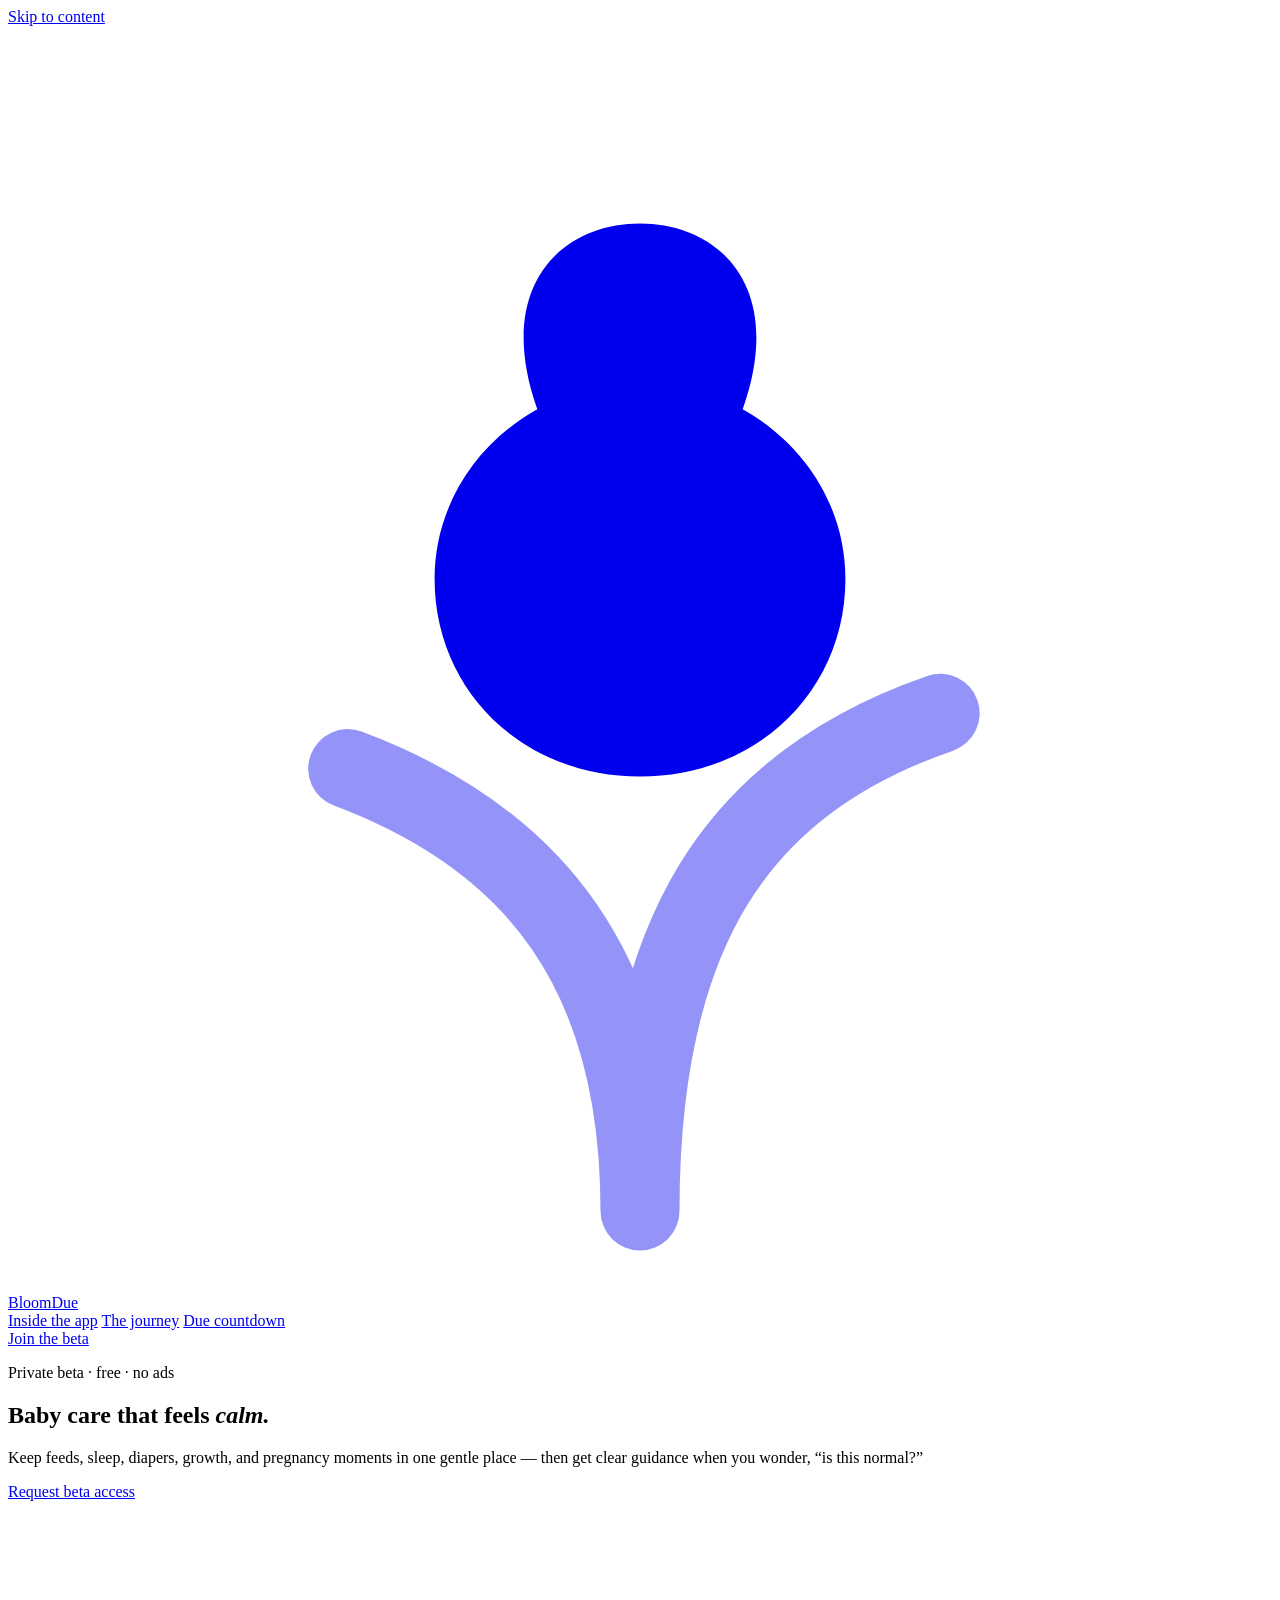
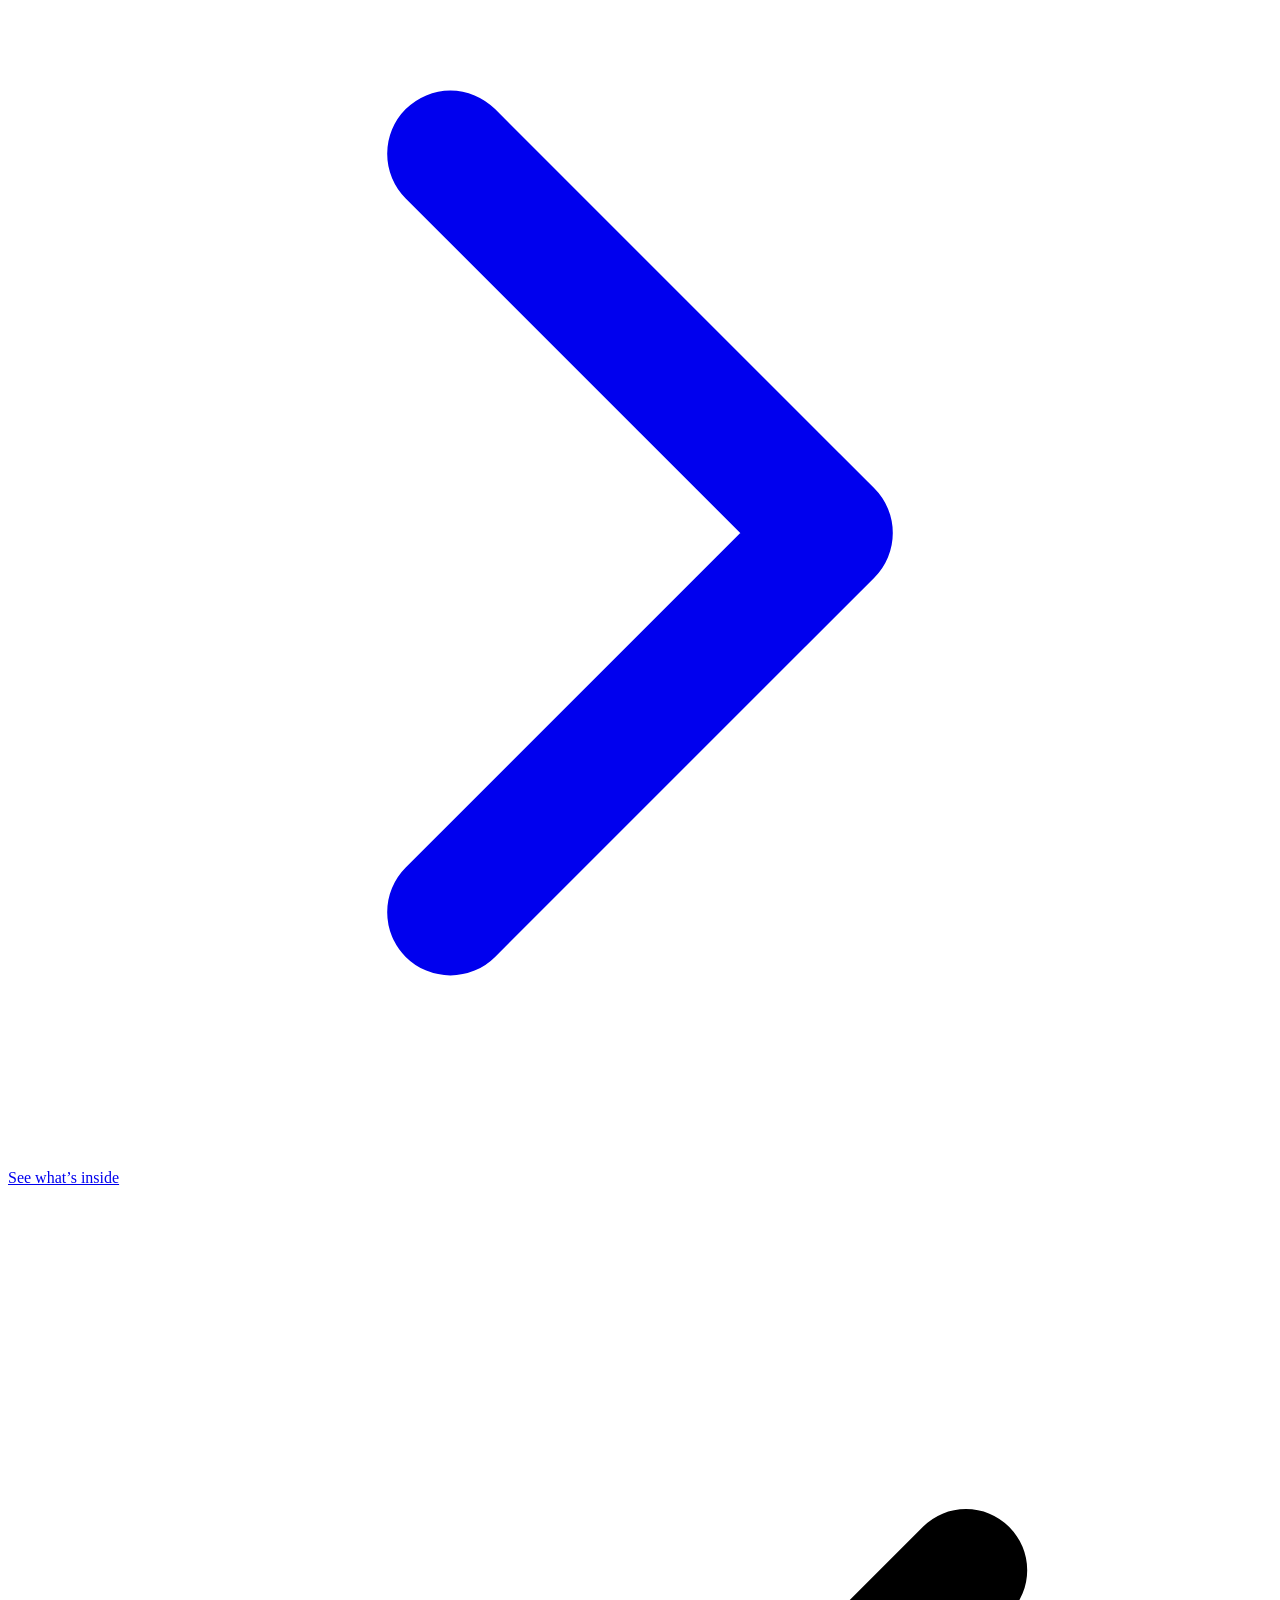
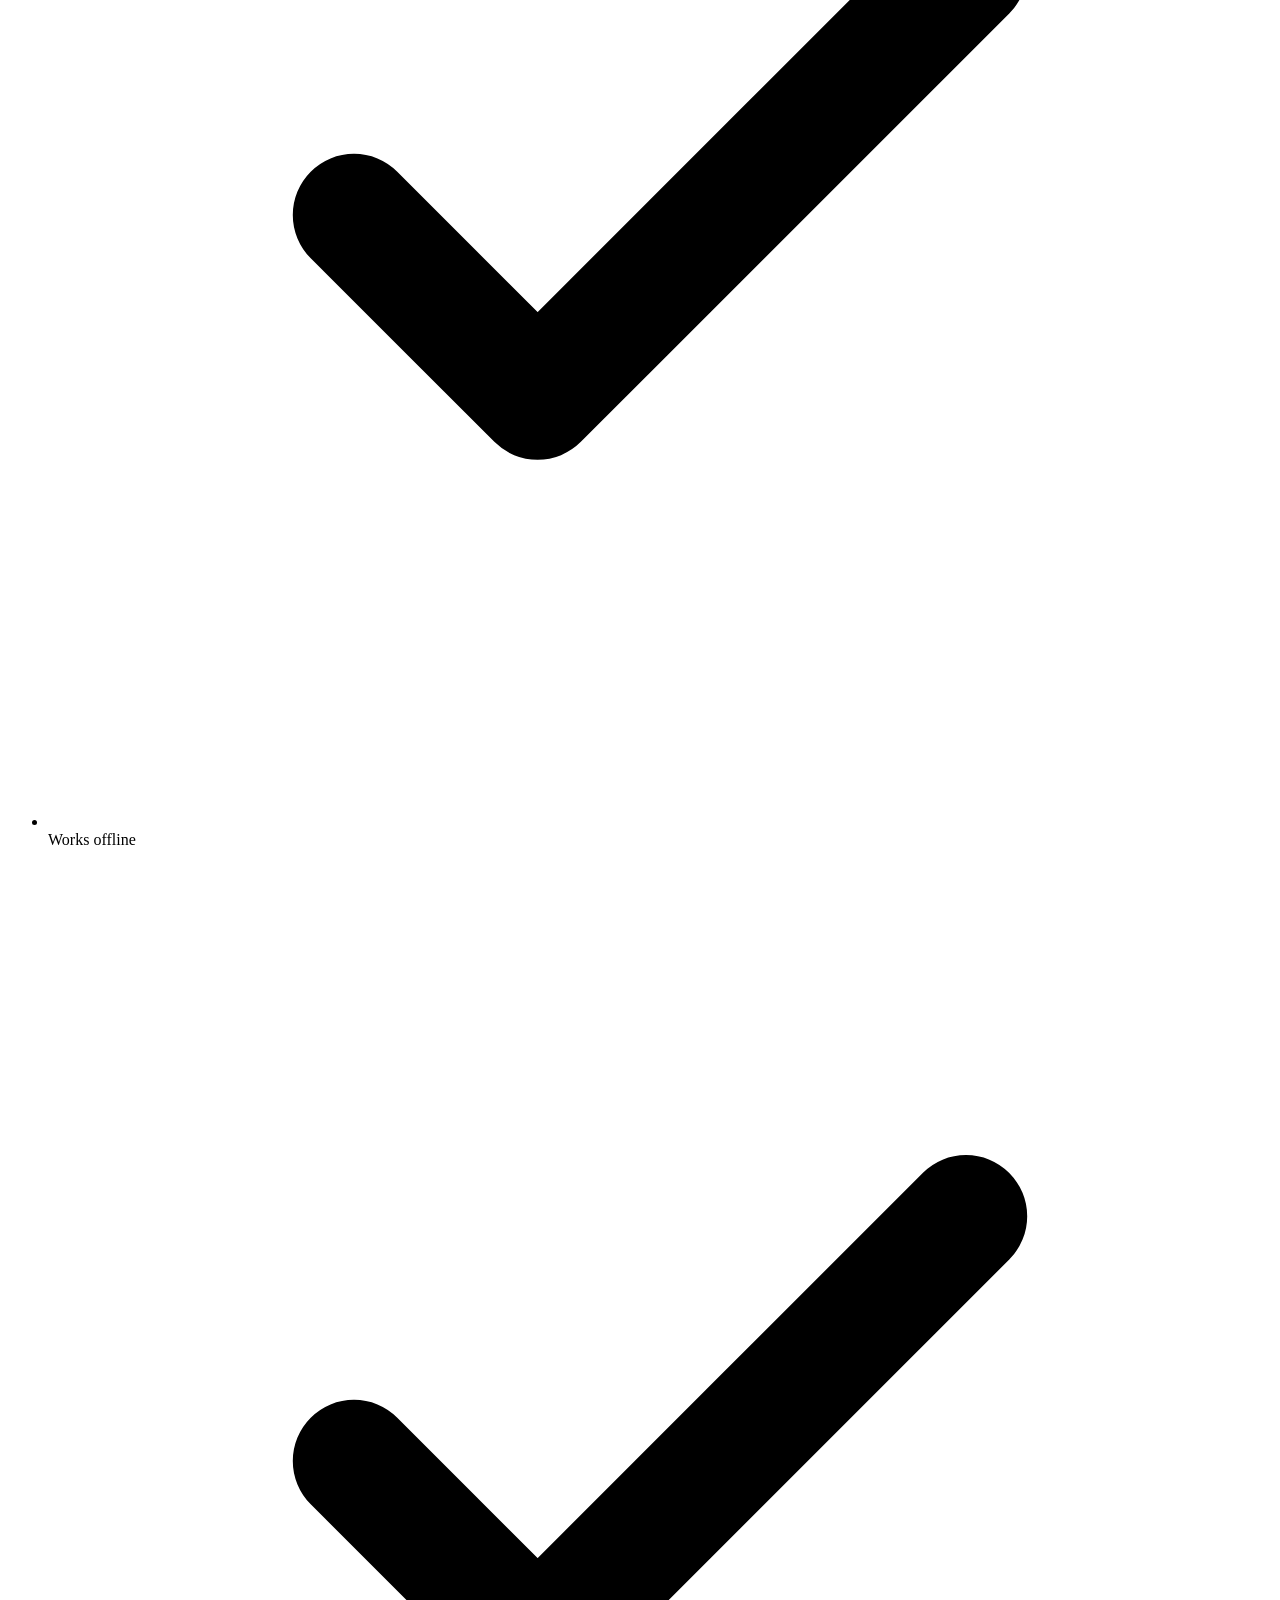
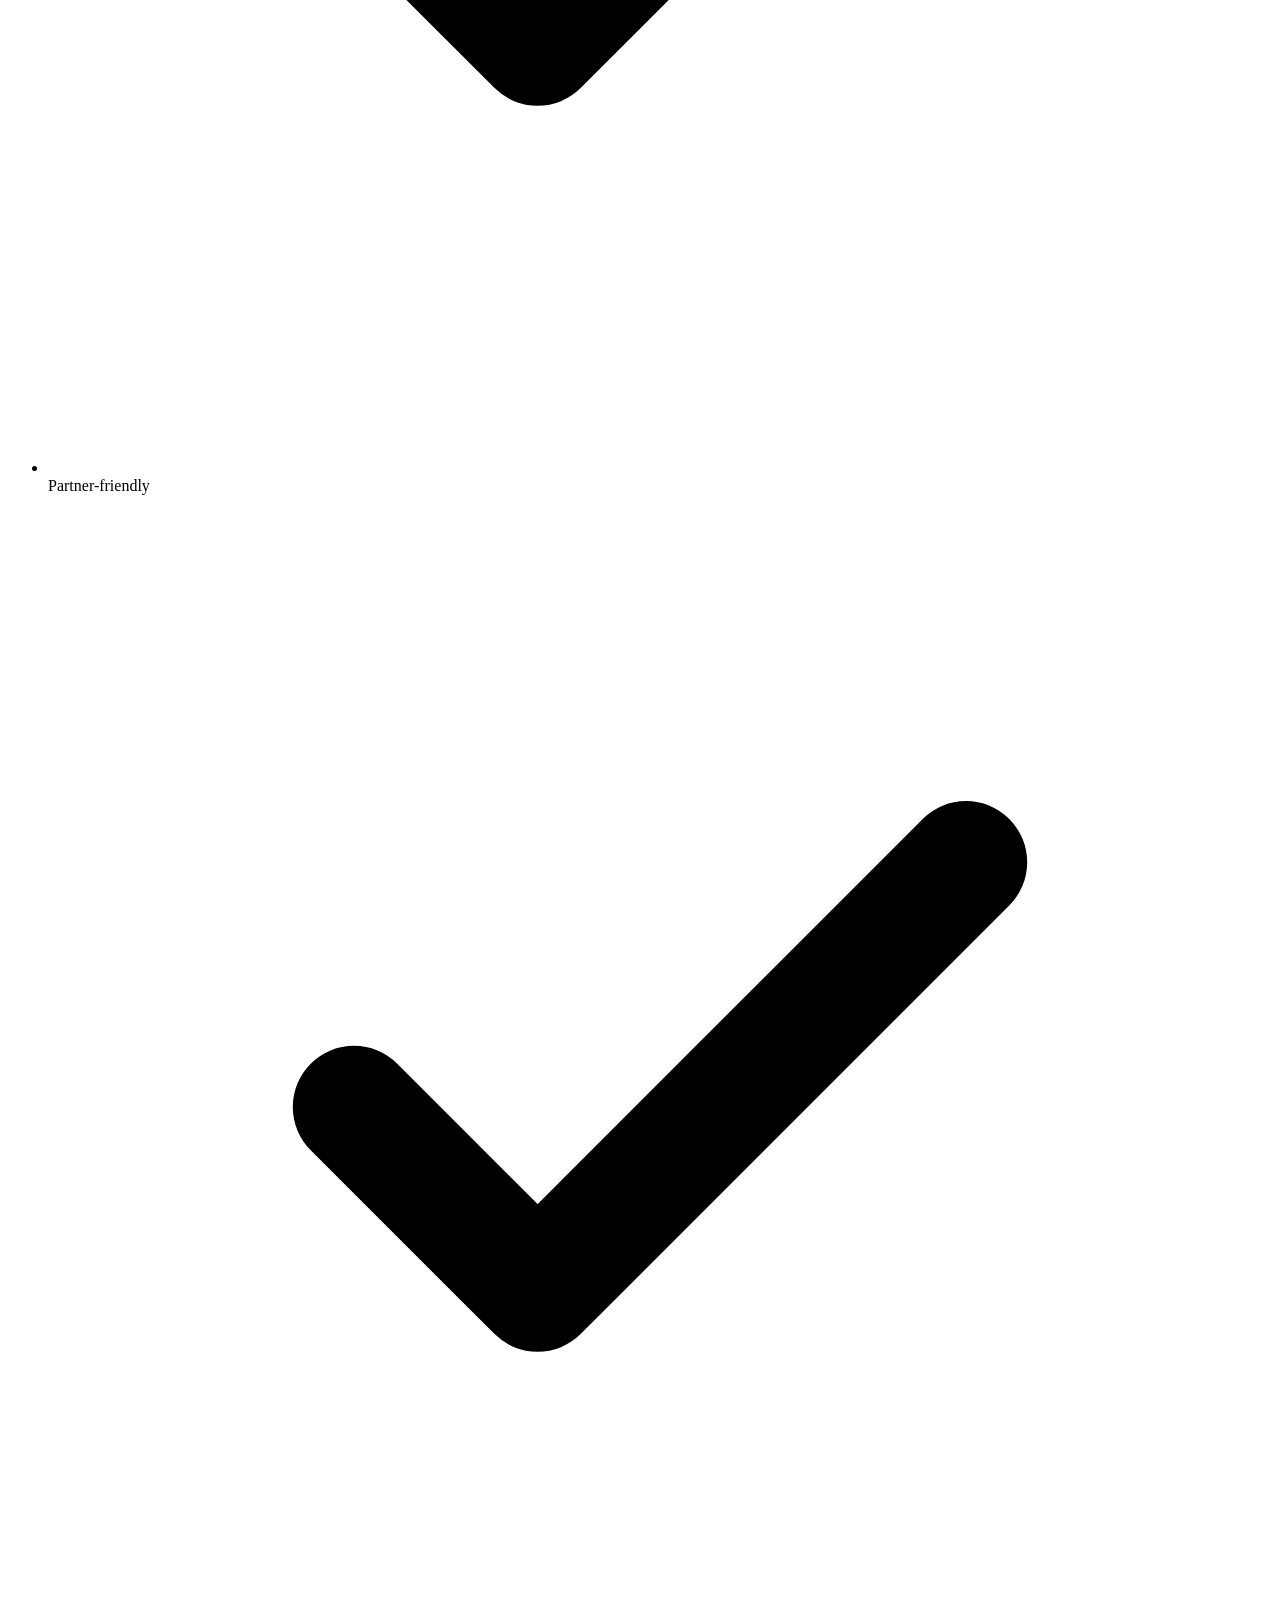
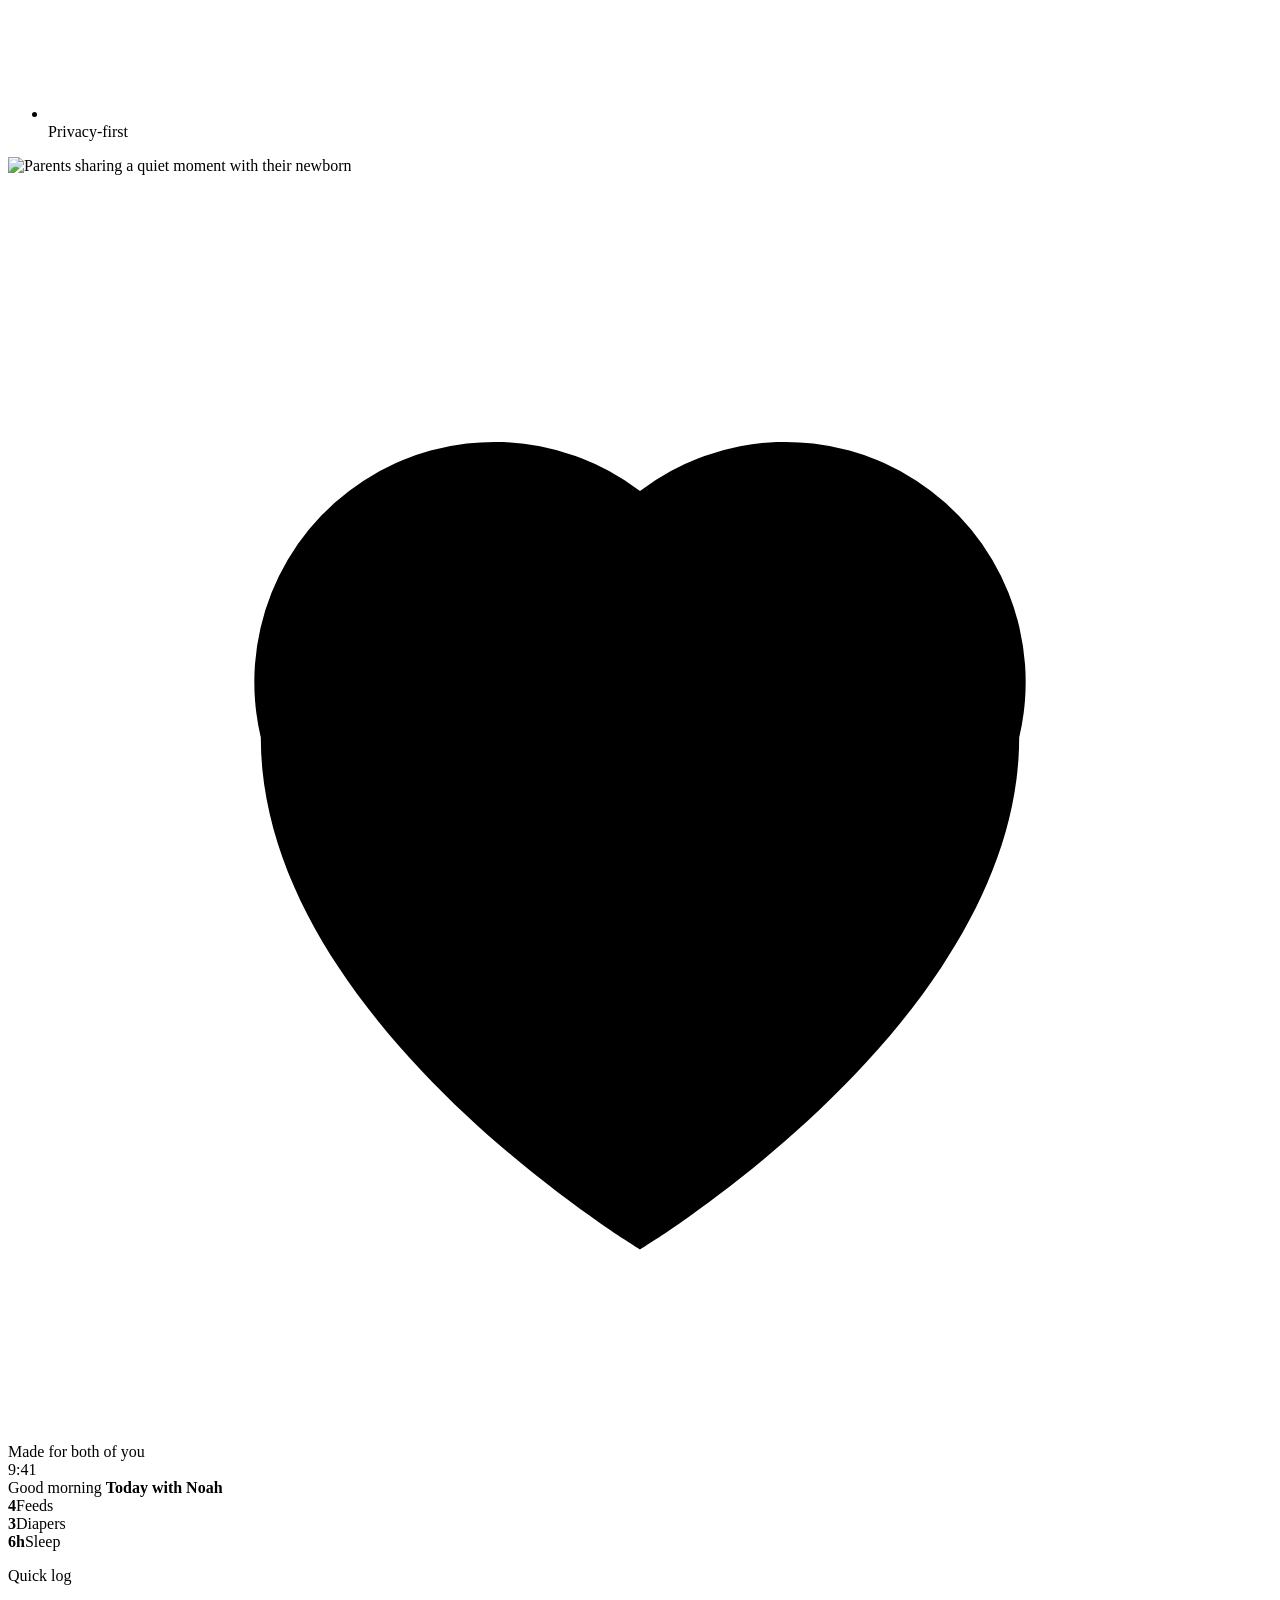
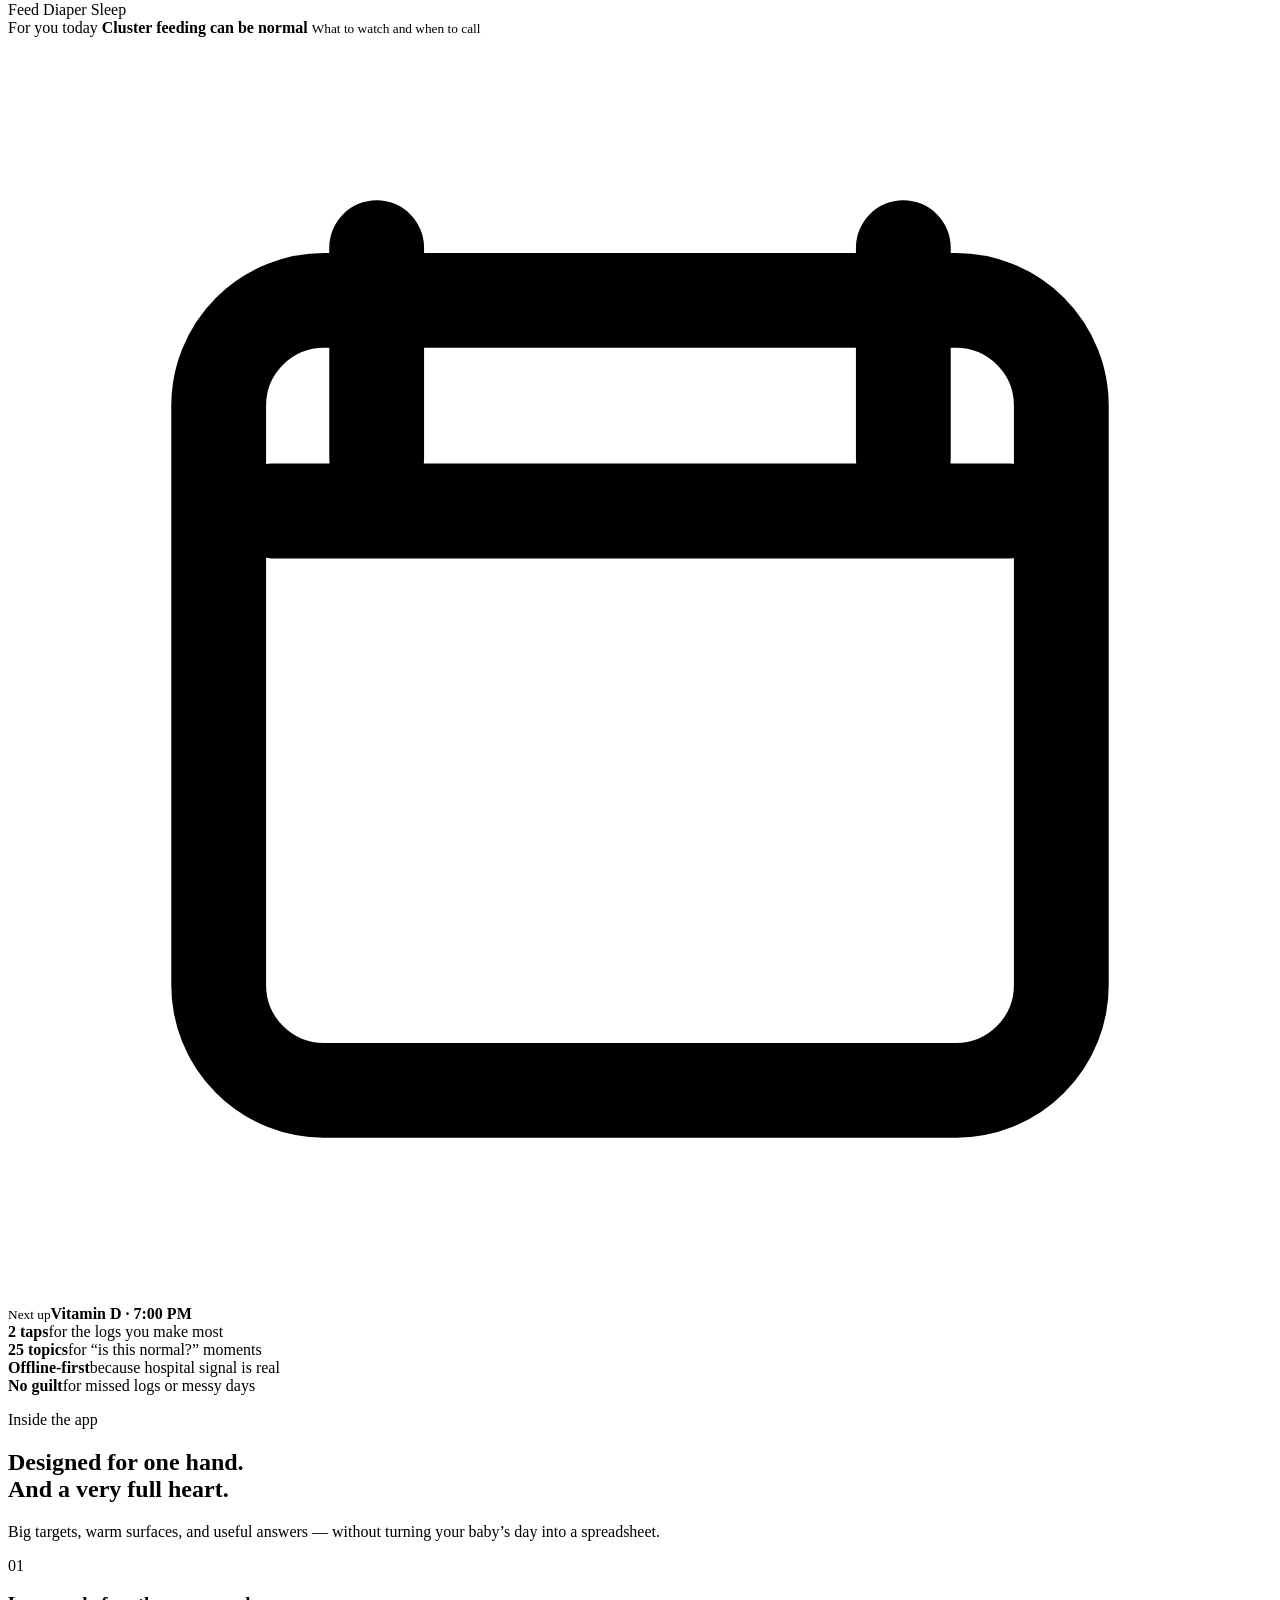
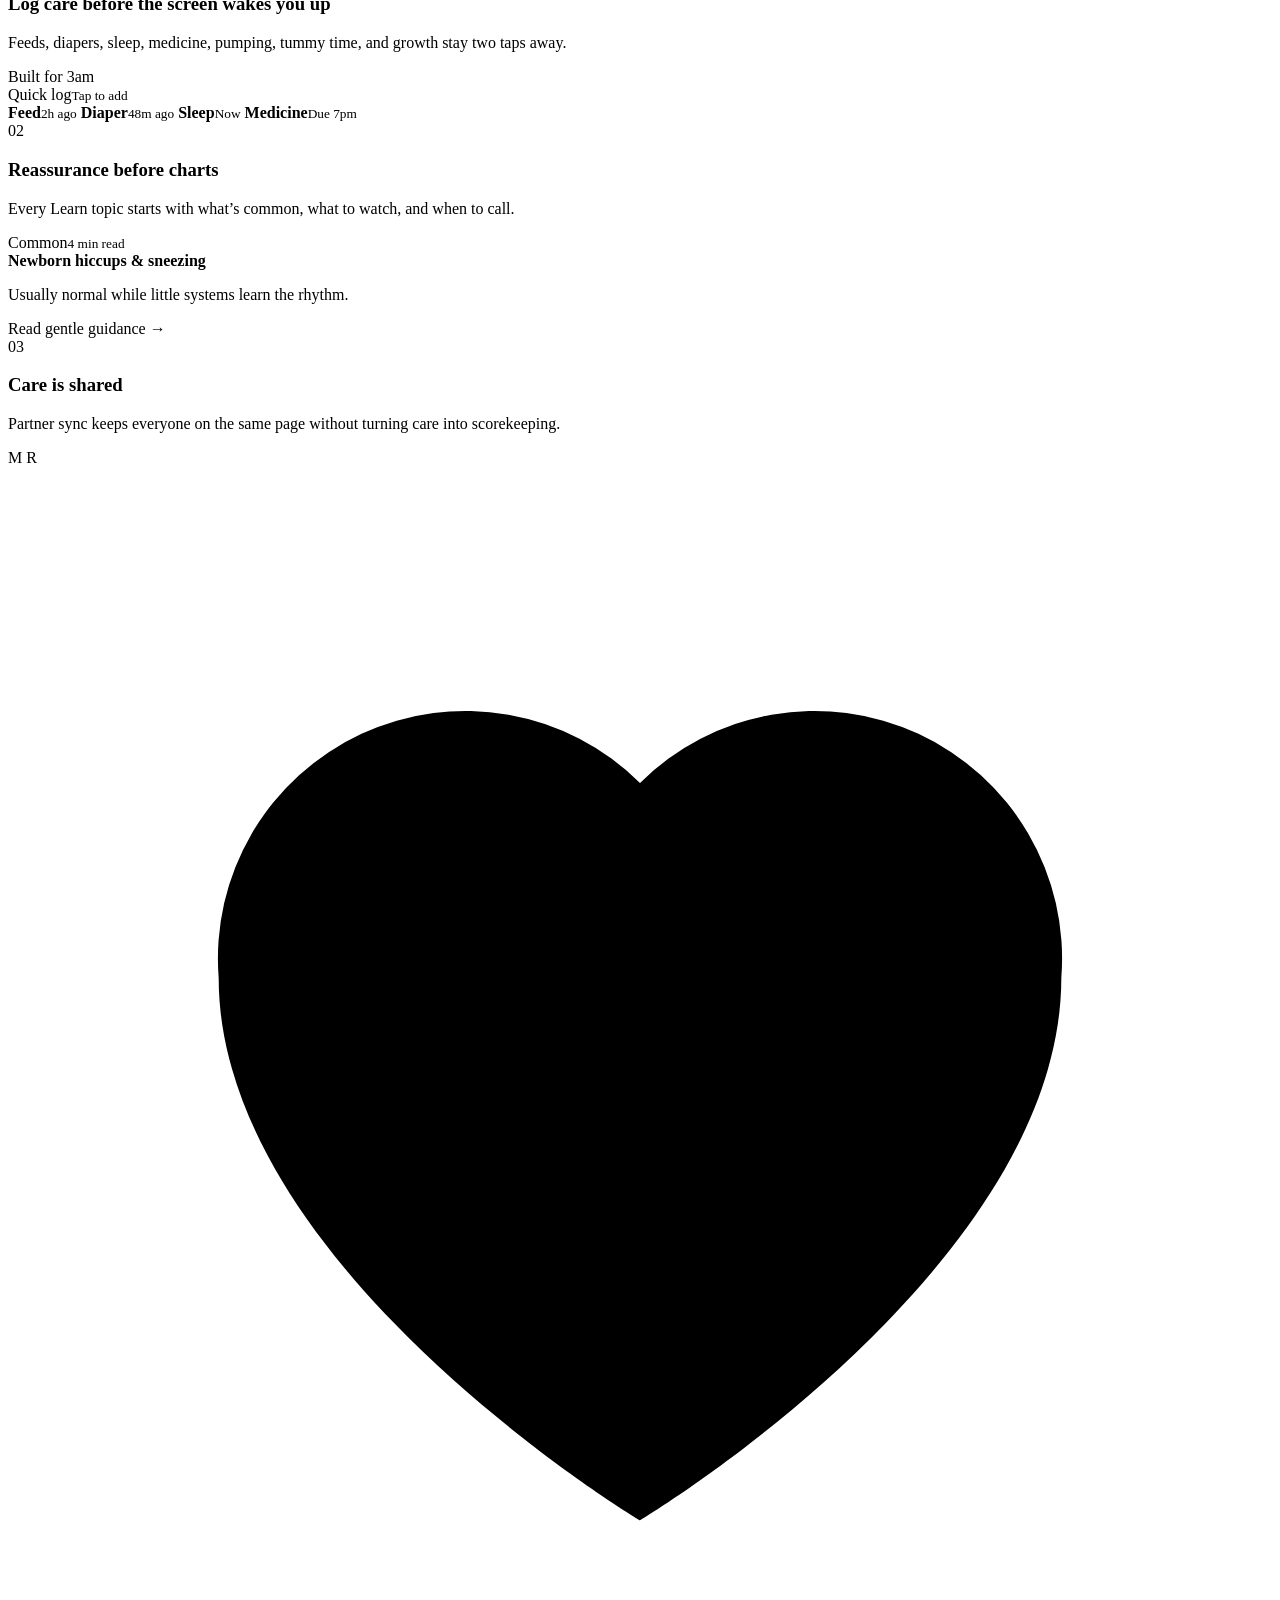
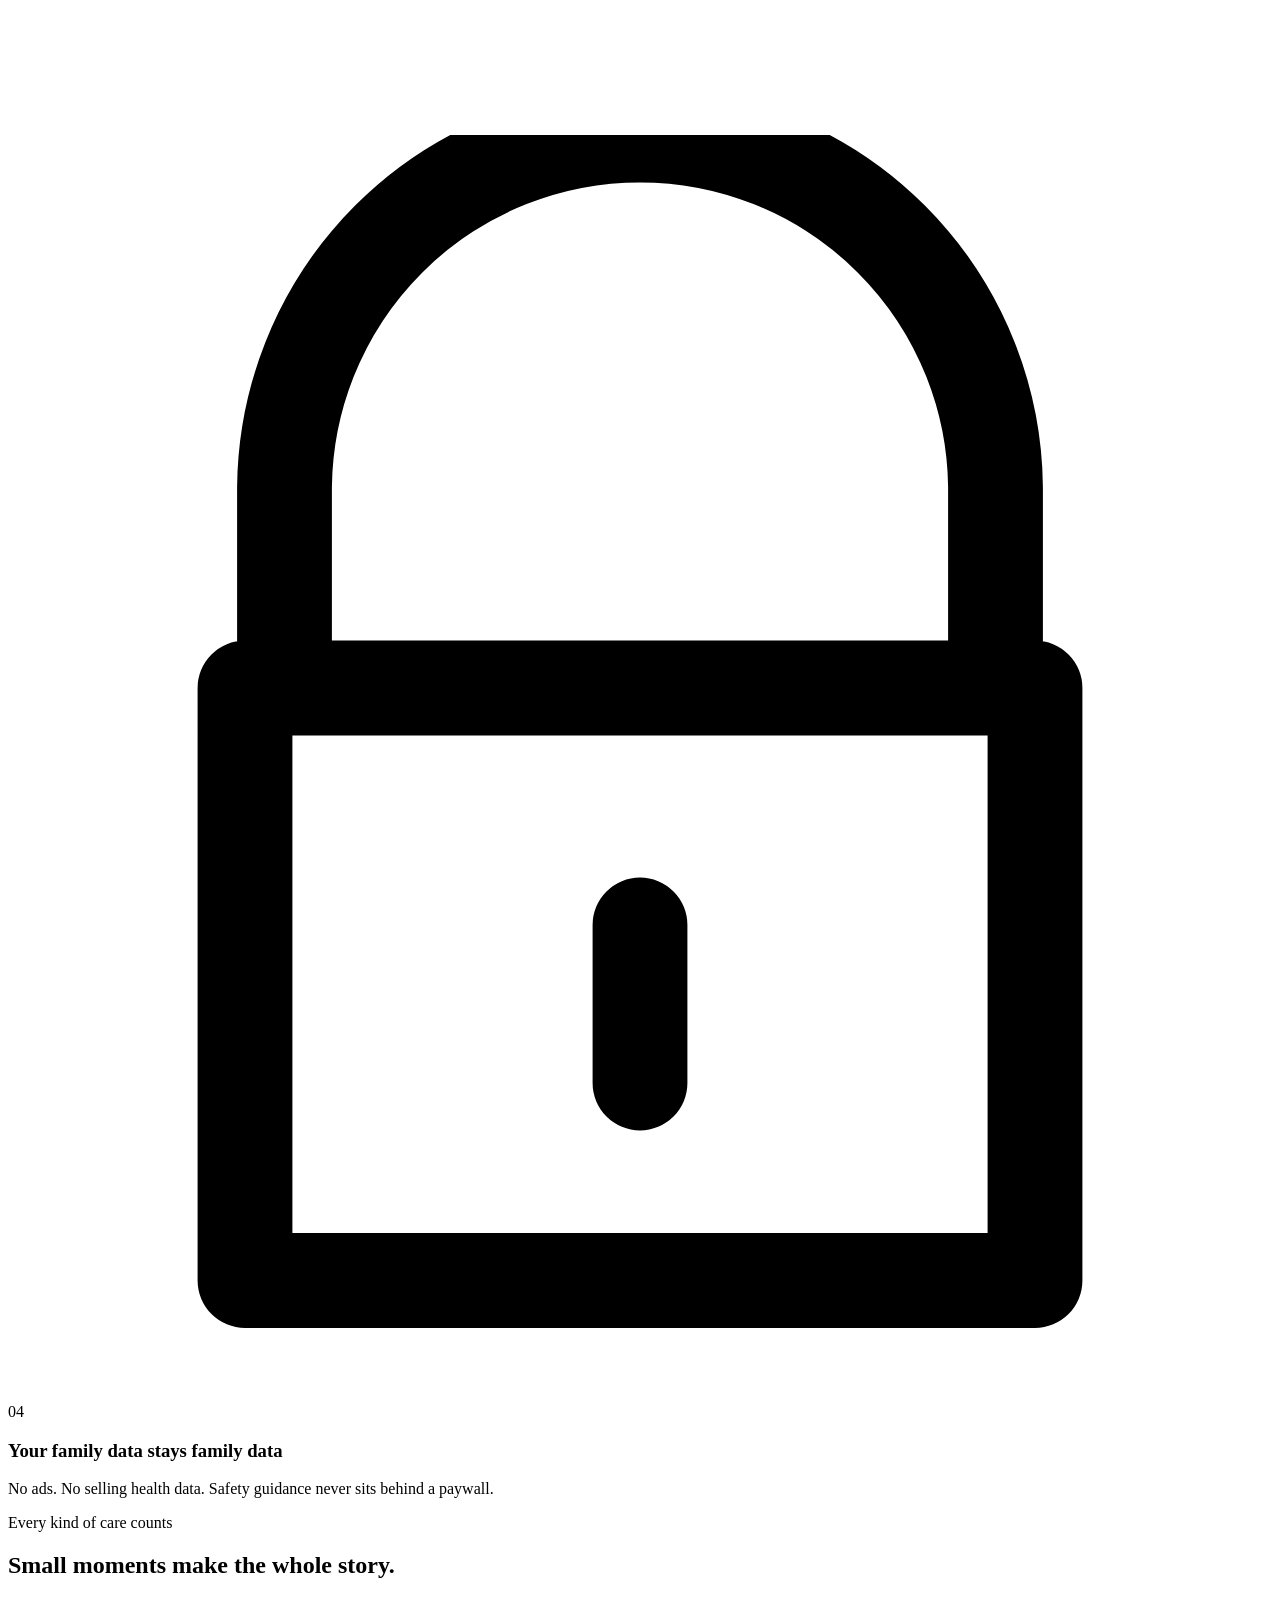
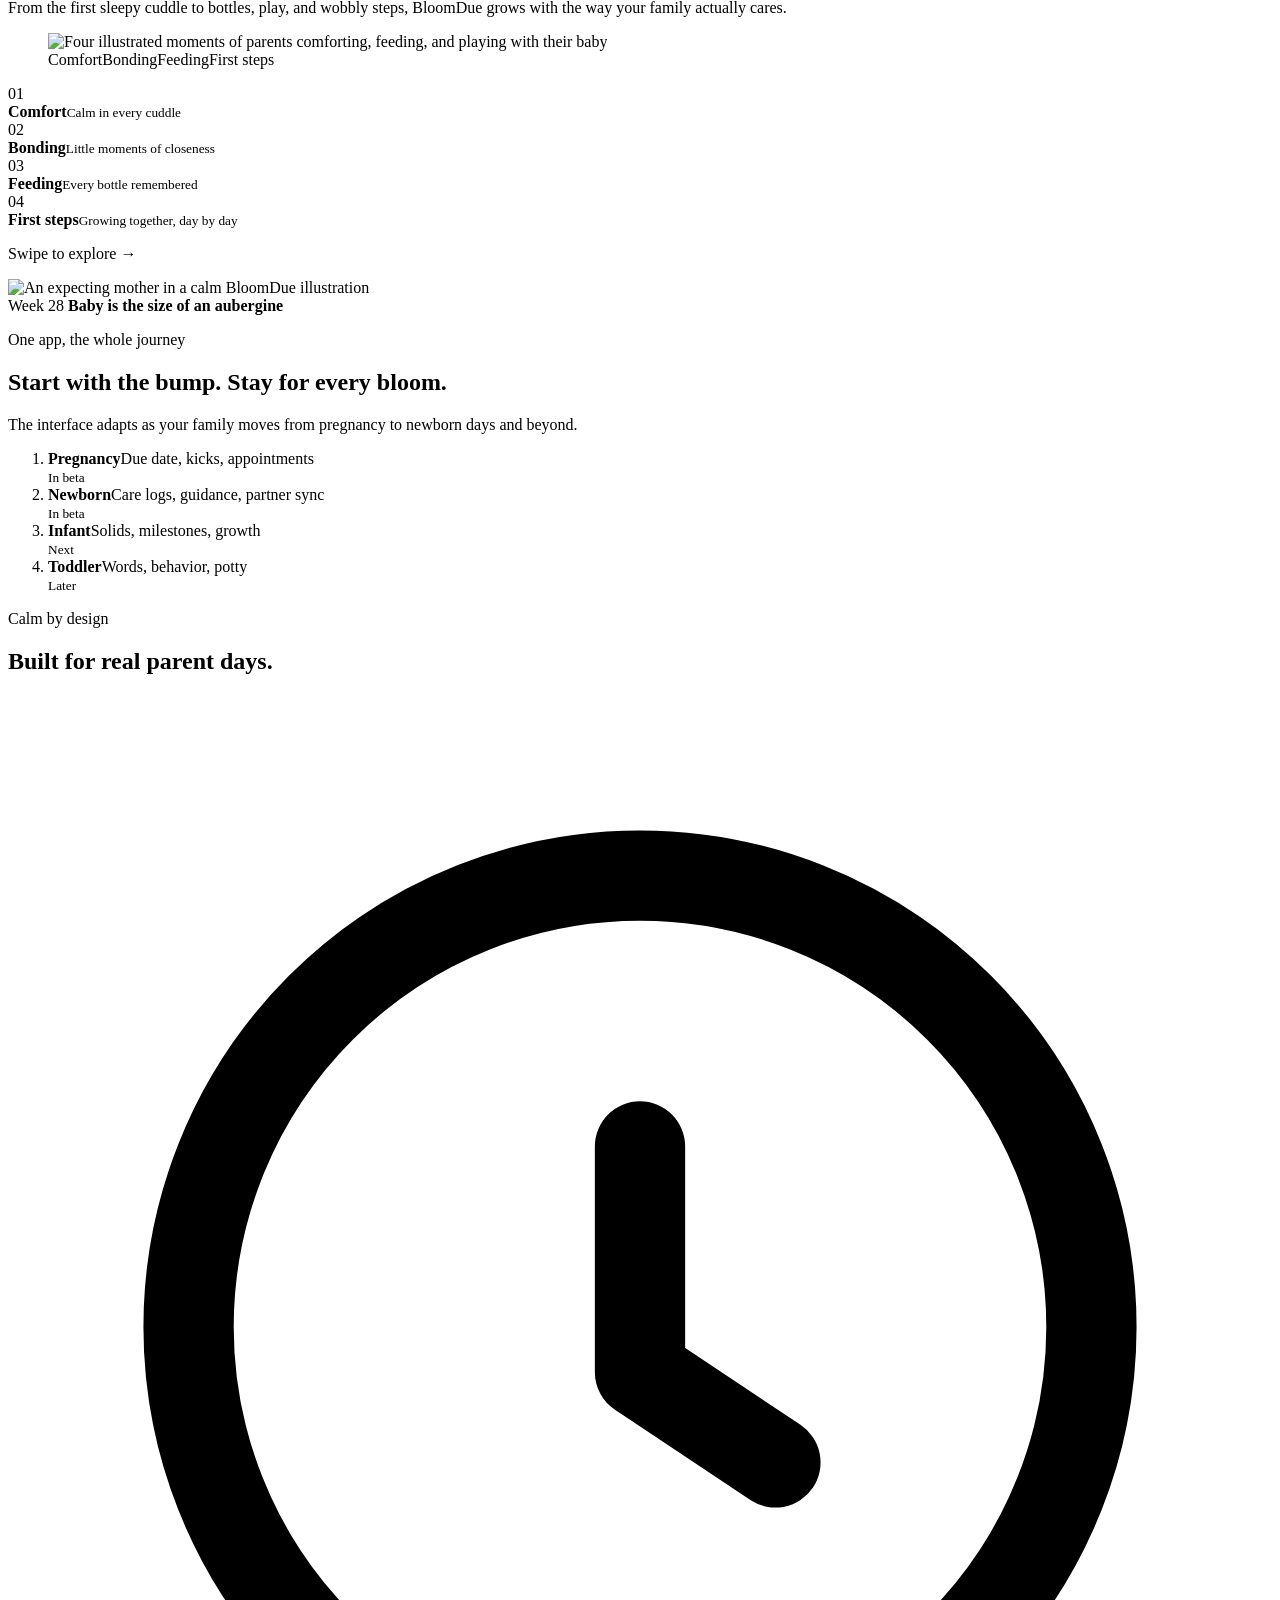
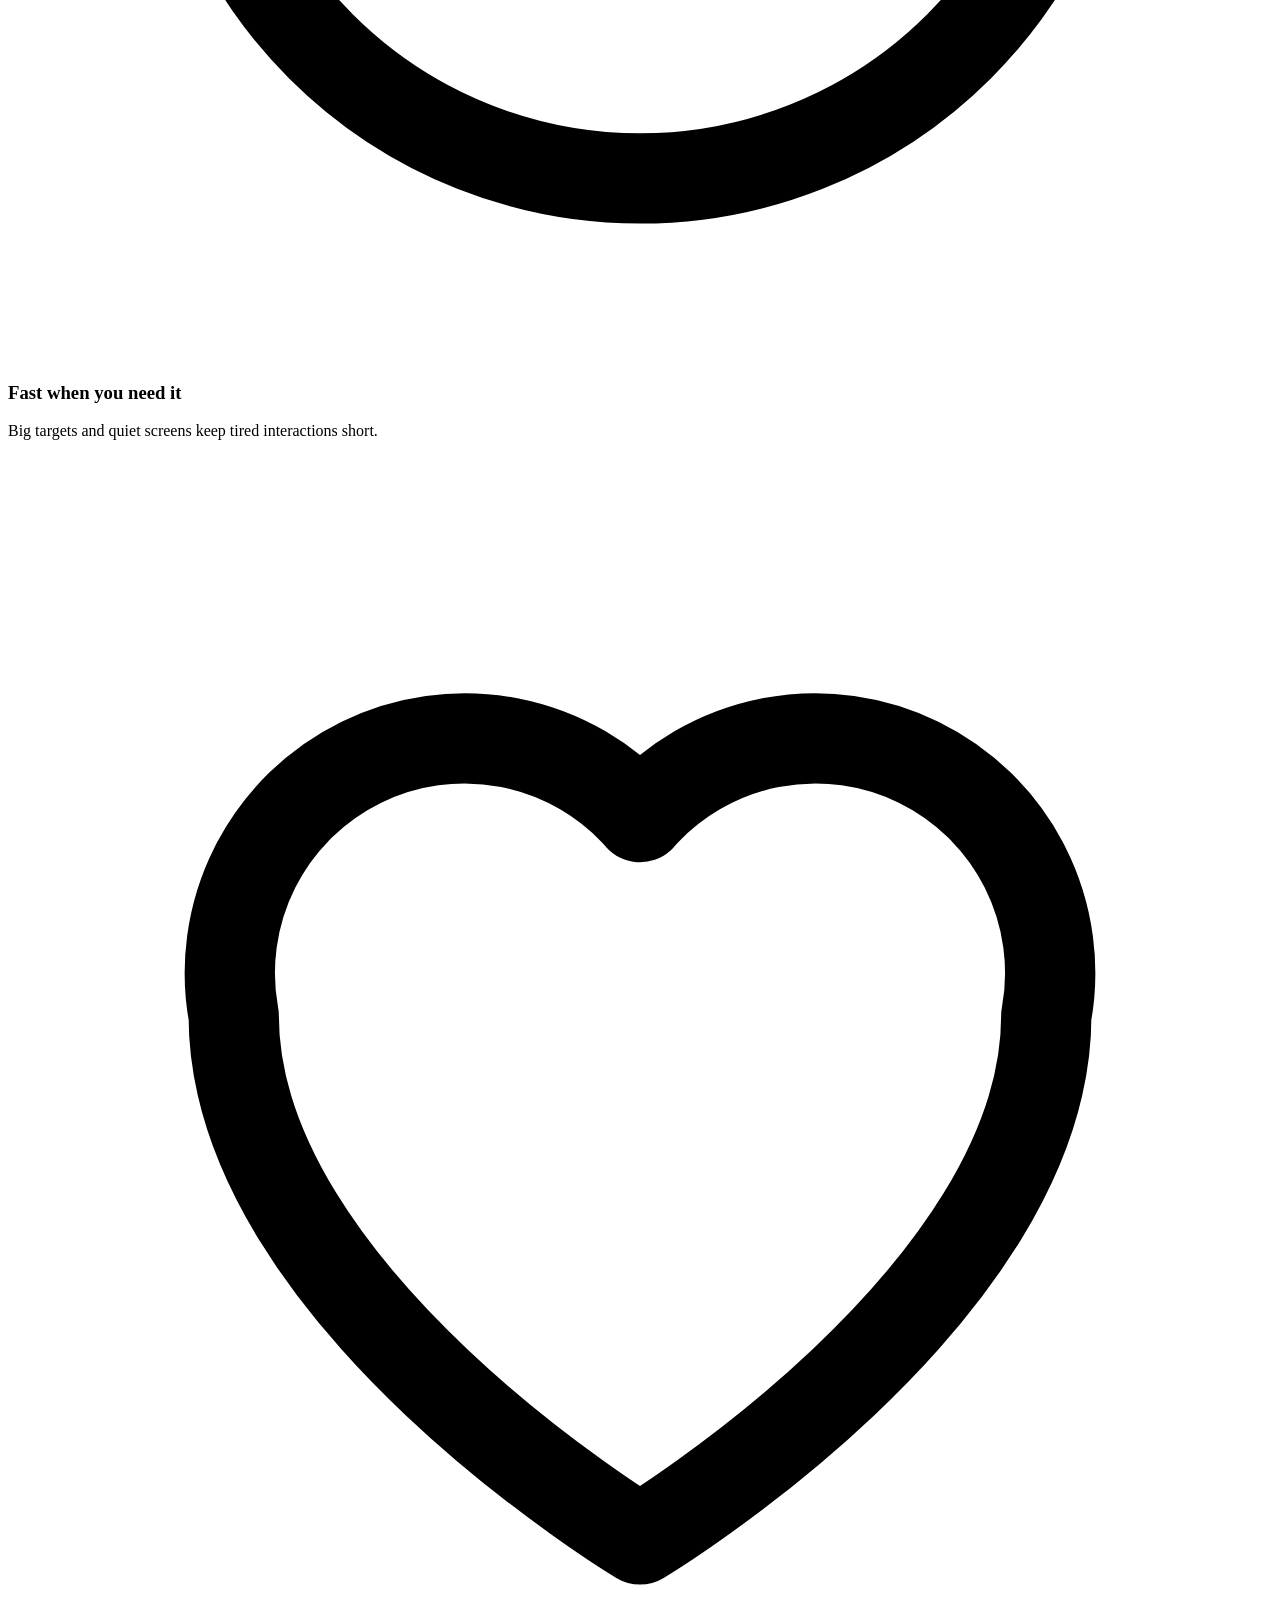
==== landing/public/index.html @ 9aa6ee6d "Add local Docker landing service for full-stack dev Serve the marketing site on :8283 with live publ" ====
<!doctype html>
<html lang="en">
  <head>
    <meta charset="utf-8" />
    <meta name="viewport" content="width=device-width, initial-scale=1" />
    <title>BloomDue · Calm baby care, from bump to toddler</title>
    <meta
      name="description"
      content="BloomDue is a calm, private parent app for logging feeds, diapers, sleep, growth, and pregnancy moments — with clear guidance for the questions that arrive at 3am."
    />
    <meta name="robots" content="index,follow,max-image-preview:large" />
    <meta name="theme-color" content="#faf7f2" />
    <meta name="color-scheme" content="light" />
    <meta name="application-name" content="BloomDue" />
    <meta name="apple-mobile-web-app-title" content="BloomDue" />
    <link rel="canonical" href="https://bloomdue.baby/" />
    <link rel="icon" href="/favicon.svg" type="image/svg+xml" />
    <link rel="manifest" href="/site.webmanifest" />
    <meta property="og:type" content="website" />
    <meta property="og:site_name" content="BloomDue" />
    <meta property="og:title" content="BloomDue · Calm baby care, from bump to toddler" />
    <meta
      property="og:description"
      content="Two-tap care logging, pregnancy tools, partner sync, and calm guidance for real parent days. Private beta on Android."
    />
    <meta property="og:url" content="https://bloomdue.baby/" />
    <meta property="og:image" content="https://bloomdue.baby/og-image.svg?v=20260717" />
    <meta property="og:image:width" content="1200" />
    <meta property="og:image:height" content="630" />
    <meta name="twitter:card" content="summary_large_image" />
    <meta name="twitter:title" content="BloomDue · Calm baby care, from bump to toddler" />
    <meta
      name="twitter:description"
      content="Calm care logging and clear guidance for the questions that arrive at 3am."
    />
    <meta name="twitter:image" content="https://bloomdue.baby/og-image.svg?v=20260717" />
    <link
      rel="preload"
      href="/fonts/Nunito-Regular.ttf"
      as="font"
      type="font/ttf"
      crossorigin
    />
    <link
      rel="preload"
      href="/fonts/Fraunces-SemiBold.ttf"
      as="font"
      type="font/ttf"
      crossorigin
    />
    <link rel="preload" href="/images/family-care-hero.webp" as="image" type="image/webp" />
    <link rel="stylesheet" href="/styles.css?v=20260720-beta" />
    <script type="application/ld+json">
      {
        "@context": "https://schema.org",
        "@type": "SoftwareApplication",
        "name": "BloomDue",
        "url": "https://bloomdue.baby/",
        "applicationCategory": "HealthApplication",
        "operatingSystem": "Android, iOS",
        "offers": {
          "@type": "Offer",
          "price": "0",
          "priceCurrency": "USD"
        },
        "description": "A free, calm parent app for care logging, pregnancy tools, partner sync, and educational guidance. Private beta.",
        "softwareVersion": "0.1.0"
      }
    </script>
  </head>
  <body>
    <a class="skip-link" href="#main">Skip to content</a>

    <header class="site-header">
      <a class="brand" href="/" aria-label="BloomDue home">
        <svg class="brand-mark" viewBox="0 0 32 32" fill="none" aria-hidden="true">
          <path
            d="M16 30c0-6-2.6-9.4-7.4-11.2M16 30c0-7 2.4-10.8 7.6-12.6"
            stroke="currentColor"
            stroke-width="2"
            stroke-linecap="round"
            opacity=".42"
          />
          <path
            d="M16 19c-3 0-5.2-2.2-5.2-5 0-1.8 1-3.4 2.6-4.3C12.3 6.6 14 5 16 5s3.7 1.6 2.6 4.7c1.6.9 2.6 2.5 2.6 4.3 0 2.8-2.2 5-5.2 5Z"
            fill="currentColor"
          />
          <circle cx="16" cy="13.5" r="2.4" fill="var(--cream)" />
        </svg>
        <span class="brand-name">BloomDue</span>
      </a>

      <nav class="header-nav" aria-label="Site navigation">
        <a href="#features">Inside the app</a>
        <a href="#journey">The journey</a>
        <a href="https://due.bloomdue.baby">Due countdown</a>
      </nav>

      <a class="button button-small button-primary header-cta" href="#join-beta">Join the beta</a>
    </header>

    <main id="main">
      <section class="hero section-shell">
        <div class="hero-copy">
          <p class="eyebrow"><span class="eyebrow-dot"></span>Private beta · free · no ads</p>
          <h1>Baby care that feels <em>calm.</em></h1>
          <p class="lede">
            Keep feeds, sleep, diapers, growth, and pregnancy moments in one gentle place — then
            get clear guidance when you wonder, “is this normal?”
          </p>
          <div class="hero-actions">
            <a class="button button-primary" href="#join-beta"
              >Request beta access
              <svg viewBox="0 0 20 20" aria-hidden="true">
                <path d="m7 4 6 6-6 6" fill="none" stroke="currentColor" stroke-width="2" stroke-linecap="round" stroke-linejoin="round" />
              </svg>
            </a>
            <a class="button button-secondary" href="#features">See what’s inside</a>
          </div>
          <ul class="hero-reassurance" aria-label="BloomDue promises">
            <li>
              <svg viewBox="0 0 20 20" aria-hidden="true"><path d="m5 10 3 3 7-7" fill="none" stroke="currentColor" stroke-width="2" stroke-linecap="round" stroke-linejoin="round" /></svg>
              Works offline
            </li>
            <li>
              <svg viewBox="0 0 20 20" aria-hidden="true"><path d="m5 10 3 3 7-7" fill="none" stroke="currentColor" stroke-width="2" stroke-linecap="round" stroke-linejoin="round" /></svg>
              Partner-friendly
            </li>
            <li>
              <svg viewBox="0 0 20 20" aria-hidden="true"><path d="m5 10 3 3 7-7" fill="none" stroke="currentColor" stroke-width="2" stroke-linecap="round" stroke-linejoin="round" /></svg>
              Privacy-first
            </li>
          </ul>
        </div>

        <div class="hero-stage" aria-label="BloomDue app preview">
          <div class="hero-art-card">
            <img
              src="/images/family-care-hero.webp"
              width="1200"
              height="800"
              alt="Parents sharing a quiet moment with their newborn"
              fetchpriority="high"
            />
            <span class="art-caption">
              <svg viewBox="0 0 20 20" aria-hidden="true"><path d="M10 17s-6-3.6-6-8.1A3.8 3.8 0 0 1 10 5a3.8 3.8 0 0 1 6 3.9C16 13.4 10 17 10 17Z" fill="currentColor" /></svg>
              Made for both of you
            </span>
          </div>

          <div class="phone-preview" aria-hidden="true">
            <div class="phone-topbar"><span>9:41</span><span class="phone-sensors"></span></div>
            <div class="phone-content">
              <div class="phone-heading">
                <span>Good morning</span>
                <strong>Today with Noah</strong>
              </div>
              <div class="phone-summary">
                <div><strong>4</strong><span>Feeds</span></div>
                <div><strong>3</strong><span>Diapers</span></div>
                <div><strong>6h</strong><span>Sleep</span></div>
              </div>
              <p class="phone-label">Quick log</p>
              <div class="phone-actions">
                <span class="phone-action phone-action--feed"><i></i>Feed</span>
                <span class="phone-action phone-action--diaper"><i></i>Diaper</span>
                <span class="phone-action phone-action--sleep"><i></i>Sleep</span>
              </div>
              <div class="phone-learn">
                <span>For you today</span>
                <strong>Cluster feeding can be normal</strong>
                <small>What to watch and when to call</small>
              </div>
            </div>
            <div class="phone-home"></div>
          </div>

          <div class="floating-note">
            <span class="floating-note-icon">
              <svg viewBox="0 0 24 24" aria-hidden="true"><path d="M7 4v4M17 4v4M5 9h14M6 5h12a2 2 0 0 1 2 2v11a2 2 0 0 1-2 2H6a2 2 0 0 1-2-2V7a2 2 0 0 1 2-2Z" fill="none" stroke="currentColor" stroke-width="1.8" stroke-linecap="round" /></svg>
            </span>
            <span><small>Next up</small><strong>Vitamin D · 7:00 PM</strong></span>
          </div>
        </div>
      </section>

      <section class="trust-strip" aria-label="BloomDue highlights">
        <div class="section-shell trust-grid">
          <div><strong>2 taps</strong><span>for the logs you make most</span></div>
          <div><strong>25 topics</strong><span>for “is this normal?” moments</span></div>
          <div><strong>Offline-first</strong><span>because hospital signal is real</span></div>
          <div><strong>No guilt</strong><span>for missed logs or messy days</span></div>
        </div>
      </section>

      <section id="features" class="features section-shell section-space">
        <div class="section-intro">
          <p class="eyebrow">Inside the app</p>
          <h2>Designed for one hand.<br />And a very full heart.</h2>
          <p>
            Big targets, warm surfaces, and useful answers — without turning your baby’s day into
            a spreadsheet.
          </p>
        </div>

        <div class="feature-grid">
          <article class="feature-card feature-card--wide feature-card--sage">
            <div class="feature-copy">
              <span class="feature-number">01</span>
              <h3>Log care before the screen wakes you up</h3>
              <p>Feeds, diapers, sleep, medicine, pumping, tummy time, and growth stay two taps away.</p>
              <span class="feature-tag">Built for 3am</span>
            </div>
            <div class="quick-log-demo" aria-hidden="true">
              <div class="demo-top"><span>Quick log</span><small>Tap to add</small></div>
              <div class="demo-actions">
                <span class="demo-action demo-action--sage"><i></i><b>Feed</b><small>2h ago</small></span>
                <span class="demo-action demo-action--bloom"><i></i><b>Diaper</b><small>48m ago</small></span>
                <span class="demo-action demo-action--blue"><i></i><b>Sleep</b><small>Now</small></span>
                <span class="demo-action demo-action--amber"><i></i><b>Medicine</b><small>Due 7pm</small></span>
              </div>
            </div>
          </article>

          <article class="feature-card feature-card--learn">
            <span class="feature-number">02</span>
            <h3>Reassurance before charts</h3>
            <p>Every Learn topic starts with what’s common, what to watch, and when to call.</p>
            <div class="learn-demo">
              <div class="learn-demo-top"><span>Common</span><small>4 min read</small></div>
              <strong>Newborn hiccups &amp; sneezing</strong>
              <p>Usually normal while little systems learn the rhythm.</p>
              <span class="learn-link">Read gentle guidance →</span>
            </div>
          </article>

          <article class="feature-card feature-card--partner">
            <span class="feature-number">03</span>
            <h3>Care is shared</h3>
            <p>Partner sync keeps everyone on the same page without turning care into scorekeeping.</p>
            <div class="partner-demo" aria-hidden="true">
              <span class="partner-avatar partner-avatar--one">M</span>
              <span class="partner-avatar partner-avatar--two">R</span>
              <span class="partner-line"></span>
              <span class="partner-heart">
                <svg viewBox="0 0 24 24"><path d="M12 20s-8-4.8-8-10.3A4.7 4.7 0 0 1 12 6a4.7 4.7 0 0 1 8 3.7C20 15.2 12 20 12 20Z" fill="currentColor" /></svg>
              </span>
            </div>
          </article>

          <article class="feature-card feature-card--privacy">
            <span class="privacy-icon">
              <svg viewBox="0 0 32 32" aria-hidden="true"><path d="M7 14V9a9 9 0 0 1 18 0v5M6 14h20v15H6V14Zm10 6v4" fill="none" stroke="currentColor" stroke-width="2.4" stroke-linecap="round" stroke-linejoin="round" /></svg>
            </span>
            <span class="feature-number">04</span>
            <h3>Your family data stays family data</h3>
            <p>No ads. No selling health data. Safety guidance never sits behind a paywall.</p>
          </article>
        </div>
      </section>

      <section class="care-story section-space">
        <div class="section-shell care-story-inner">
          <div class="care-story-copy">
            <div>
              <p class="eyebrow">Every kind of care counts</p>
              <h2>Small moments make the whole story.</h2>
            </div>
            <p>
              From the first sleepy cuddle to bottles, play, and wobbly steps, BloomDue grows with
              the way your family actually cares.
            </p>
          </div>
          <figure class="care-scenes">
            <img
              src="/images/family-care-scenes.webp"
              width="1600"
              height="516"
              loading="lazy"
              alt="Four illustrated moments of parents comforting, feeding, and playing with their baby"
            />
            <figcaption>
              <span>Comfort</span><span>Bonding</span><span>Feeding</span><span>First steps</span>
            </figcaption>
          </figure>
          <div class="care-scenes-mobile" aria-label="Family care moments">
            <div
              class="care-scenes-track"
              tabindex="0"
              aria-label="Swipe or scroll through four family care moments"
            >
              <article class="care-scene-card">
                <div
                  class="care-scene-art care-scene-art--comfort"
                  role="img"
                  aria-label="A father comforting his baby"
                ></div>
                <div class="care-scene-caption">
                  <span>01</span>
                  <div><strong>Comfort</strong><small>Calm in every cuddle</small></div>
                </div>
              </article>
              <article class="care-scene-card">
                <div
                  class="care-scene-art care-scene-art--bonding"
                  role="img"
                  aria-label="A mother bonding with her sleeping baby"
                ></div>
                <div class="care-scene-caption">
                  <span>02</span>
                  <div><strong>Bonding</strong><small>Little moments of closeness</small></div>
                </div>
              </article>
              <article class="care-scene-card">
                <div
                  class="care-scene-art care-scene-art--feeding"
                  role="img"
                  aria-label="A mother bottle-feeding her baby"
                ></div>
                <div class="care-scene-caption">
                  <span>03</span>
                  <div><strong>Feeding</strong><small>Every bottle remembered</small></div>
                </div>
              </article>
              <article class="care-scene-card">
                <div
                  class="care-scene-art care-scene-art--steps"
                  role="img"
                  aria-label="Parents helping their baby take first steps"
                ></div>
                <div class="care-scene-caption">
                  <span>04</span>
                  <div><strong>First steps</strong><small>Growing together, day by day</small></div>
                </div>
              </article>
            </div>
            <p class="care-scenes-hint" aria-hidden="true">
              <span>Swipe to explore</span>
              <span class="care-scenes-arrow">→</span>
            </p>
          </div>
        </div>
      </section>

      <section id="journey" class="journey section-shell section-space">
        <div class="journey-visual">
          <img
            src="/images/pregnancy-journey.webp?v=2"
            width="720"
            height="857"
            loading="lazy"
            alt="An expecting mother in a calm BloomDue illustration"
          />
          <div class="journey-badge">
            <span>Week 28</span>
            <strong>Baby is the size of an aubergine</strong>
          </div>
        </div>

        <div class="journey-copy">
          <p class="eyebrow">One app, the whole journey</p>
          <h2>Start with the bump. Stay for every bloom.</h2>
          <p class="journey-lede">
            The interface adapts as your family moves from pregnancy to newborn days and beyond.
          </p>
          <ol class="journey-list">
            <li class="journey-item journey-item--active">
              <span class="journey-dot"></span>
              <div><strong>Pregnancy</strong><span>Due date, kicks, appointments</span></div>
              <small>In beta</small>
            </li>
            <li class="journey-item journey-item--active">
              <span class="journey-dot"></span>
              <div><strong>Newborn</strong><span>Care logs, guidance, partner sync</span></div>
              <small>In beta</small>
            </li>
            <li class="journey-item">
              <span class="journey-dot"></span>
              <div><strong>Infant</strong><span>Solids, milestones, growth</span></div>
              <small>Next</small>
            </li>
            <li class="journey-item">
              <span class="journey-dot"></span>
              <div><strong>Toddler</strong><span>Words, behavior, potty</span></div>
              <small>Later</small>
            </li>
          </ol>
        </div>
      </section>

      <section class="principles section-space">
        <div class="section-shell">
          <div class="section-intro section-intro--center">
            <p class="eyebrow">Calm by design</p>
            <h2>Built for real parent days.</h2>
          </div>
          <div class="principle-grid">
            <article>
              <span class="principle-icon principle-icon--sage">
                <svg viewBox="0 0 28 28" aria-hidden="true"><path d="M14 24a10 10 0 1 0 0-20 10 10 0 0 0 0 20Zm0-14v5l3 2" fill="none" stroke="currentColor" stroke-width="2" stroke-linecap="round" stroke-linejoin="round" /></svg>
              </span>
              <h3>Fast when you need it</h3>
              <p>Big targets and quiet screens keep tired interactions short.</p>
            </article>
            <article>
              <span class="principle-icon principle-icon--bloom">
                <svg viewBox="0 0 28 28" aria-hidden="true"><path d="M14 24s-9-5.4-9-11.6A5.2 5.2 0 0 1 14 8a5.2 5.2 0 0 1 9 4.4C23 18.6 14 24 14 24Z" fill="none" stroke="currentColor" stroke-width="2" stroke-linecap="round" stroke-linejoin="round" /></svg>
              </span>
              <h3>Kind, never clinical</h3>
              <p>Clear language helps you notice patterns without adding panic.</p>
            </article>
            <article>
              <span class="principle-icon principle-icon--blue">
                <svg viewBox="0 0 28 28" aria-hidden="true"><path d="M5 14a9 9 0 1 0 18 0 9 9 0 0 0-18 0Zm5 0 3 3 6-7" fill="none" stroke="currentColor" stroke-width="2" stroke-linecap="round" stroke-linejoin="round" /></svg>
              </span>
              <h3>Useful without judgment</h3>
              <p>No streak anxiety, no guilt, and no punishment for missing a log.</p>
            </article>
          </div>
        </div>
      </section>

      <section class="countdown section-shell">
        <div class="countdown-card">
          <div class="countdown-orbit" aria-hidden="true"><span></span><i></i></div>
          <div>
            <p class="eyebrow">Already live</p>
            <h2>Counting down to the big day?</h2>
            <p>
              Create a beautiful due-date page for grandparents, friends, and the group chat. No
              sign-up, free, and editable anytime.
            </p>
          </div>
          <a class="button button-cream" href="https://due.bloomdue.baby">
            Open due countdown
            <svg viewBox="0 0 20 20" aria-hidden="true"><path d="m7 4 6 6-6 6" fill="none" stroke="currentColor" stroke-width="2" stroke-linecap="round" stroke-linejoin="round" /></svg>
          </a>
        </div>
      </section>

      <section id="join-beta" class="final-cta section-shell section-space" aria-labelledby="join-beta-title">
        <div class="final-cta-inner">
          <span class="final-flower final-flower--one" aria-hidden="true"></span>
          <span class="final-flower final-flower--two" aria-hidden="true"></span>
          <p class="eyebrow">Come grow with us</p>
          <h2 id="join-beta-title">A calmer care rhythm starts here.</h2>
          <p>
            BloomDue is free during private beta. Leave your email and we’ll follow up with access —
            no ads, no guilt, no complicated setup.
          </p>

          <div id="beta-form-success" class="beta-success" hidden>
            <p class="beta-success-title">You’re on the list 💚</p>
            <p>
              Thanks — we received your request and sent a short confirmation to your inbox. We’ll
              be in touch when a beta spot is ready.
            </p>
          </div>

          <form id="beta-request-form" class="beta-form" novalidate>
            <div class="beta-form-grid">
              <label class="beta-field">
                <span>Email <abbr title="required">*</abbr></span>
                <input
                  id="beta-email"
                  name="email"
                  type="email"
                  autocomplete="email"
                  inputmode="email"
                  required
                  maxlength="254"
                  placeholder="you@example.com"
                />
              </label>
              <label class="beta-field">
                <span>Name <span class="beta-optional">(optional)</span></span>
                <input
                  id="beta-name"
                  name="name"
                  type="text"
                  autocomplete="name"
                  maxlength="120"
                  placeholder="How should we greet you?"
                />
              </label>
              <label class="beta-field">
                <span>Platform</span>
                <select id="beta-platform" name="platform">
                  <option value="android" selected>Android</option>
                  <option value="ios">iOS</option>
                  <option value="both">Both</option>
                </select>
              </label>
              <label class="beta-field beta-field--full">
                <span>Anything else? <span class="beta-optional">(optional)</span></span>
                <textarea
                  id="beta-message"
                  name="message"
                  rows="3"
                  maxlength="1000"
                  placeholder="Stage of the journey, partner needs, or questions…"
                ></textarea>
              </label>
            </div>

            <!-- Honeypot: leave empty -->
            <label class="beta-hp" aria-hidden="true">
              <span>Website</span>
              <input
                id="beta-website"
                name="website"
                type="text"
                tabindex="-1"
                autocomplete="off"
              />
            </label>

            <p id="beta-form-error" class="beta-form-error" role="alert" hidden></p>

            <div class="beta-form-actions">
              <button class="button button-primary" type="submit" id="beta-submit">
                Request beta access
                <svg viewBox="0 0 20 20" aria-hidden="true">
                  <path
                    d="m7 4 6 6-6 6"
                    fill="none"
                    stroke="currentColor"
                    stroke-width="2"
                    stroke-linecap="round"
                    stroke-linejoin="round"
                  />
                </svg>
              </button>
              <p class="beta-form-note">
                We’ll email you at the address you provide. See our
                <a href="/privacy/">Privacy Policy</a>. Prefer mail?
                <a href="mailto:contact@globinary.io?subject=BloomDue%20beta%20access"
                  >contact@globinary.io</a
                >
              </p>
            </div>
          </form>
        </div>
      </section>
    </main>

    <footer class="site-footer">
      <div class="footer-main section-shell">
        <div class="footer-brand">
          <a class="brand" href="/" aria-label="BloomDue home">
            <svg class="brand-mark" viewBox="0 0 32 32" fill="none" aria-hidden="true">
              <path d="M16 30c0-6-2.6-9.4-7.4-11.2M16 30c0-7 2.4-10.8 7.6-12.6" stroke="currentColor" stroke-width="2" stroke-linecap="round" opacity=".42" />
              <path d="M16 19c-3 0-5.2-2.2-5.2-5 0-1.8 1-3.4 2.6-4.3C12.3 6.6 14 5 16 5s3.7 1.6 2.6 4.7c1.6.9 2.6 2.5 2.6 4.3 0 2.8-2.2 5-5.2 5Z" fill="currentColor" />
              <circle cx="16" cy="13.5" r="2.4" fill="var(--cream)" />
            </svg>
            <span class="brand-name">BloomDue</span>
          </a>
          <p>Calm baby care, from bump to toddler.</p>
        </div>
        <div class="footer-links">
          <a href="#features">Inside the app</a>
          <a href="#journey">The journey</a>
          <a href="https://due.bloomdue.baby">Due countdown</a>
          <a href="/privacy/">Privacy</a>
          <a href="/terms/">Terms</a>
          <a href="mailto:contact@globinary.io">Contact</a>
        </div>
      </div>
      <div class="footer-bottom section-shell">
        <p class="disclaimer">
          BloomDue provides general educational information and does not replace professional
          medical advice. In an emergency, call your local emergency number.
        </p>
        <p class="footer-meta">
          <span>© BloomDue</span>
          <span aria-hidden="true">·</span>
          <span
            >by <a href="https://x.com/Gl0deanR" target="_blank" rel="noopener noreferrer">Gl0deanR</a>
            @ <a href="https://globinary.io/en" target="_blank" rel="noopener noreferrer">GLOBINARY</a></span
          >
        </p>
      </div>
    </footer>

    <script>
      (function () {
        // Prod API by default; local docker uses Caddy /api or direct backend :8282.
        var API = (function () {
          var h = location.hostname;
          var local =
            h === "localhost" || h === "127.0.0.1" || h === "10.0.2.2";
          if (!local) return "https://api.bloomdue.baby/v1/beta-requests";
          // Served via Caddy :8280 → same-origin /api
          if (location.port === "8280" || location.port === "") {
            return location.origin + "/api/v1/beta-requests";
          }
          // Landing-only container :8283 → hit backend on host
          return "http://127.0.0.1:8282/v1/beta-requests";
        })();
        var form = document.getElementById("beta-request-form");
        var success = document.getElementById("beta-form-success");
        var errorEl = document.getElementById("beta-form-error");
        var submitBtn = document.getElementById("beta-submit");
        if (!form || !success || !errorEl || !submitBtn) return;

        function showError(message) {
          errorEl.hidden = false;
          errorEl.textContent = message;
        }

        function clearError() {
          errorEl.hidden = true;
          errorEl.textContent = "";
        }

        form.addEventListener("submit", function (event) {
          event.preventDefault();
          clearError();

          var email = (document.getElementById("beta-email").value || "").trim();
          var name = (document.getElementById("beta-name").value || "").trim();
          var platform = (document.getElementById("beta-platform").value || "android").trim();
          var message = (document.getElementById("beta-message").value || "").trim();
          var website = (document.getElementById("beta-website").value || "").trim();

          if (!email || !/^[^\s@]+@[^\s@]+\.[^\s@]+$/.test(email)) {
            showError("Please enter a valid email address.");
            document.getElementById("beta-email").focus();
            return;
          }

          submitBtn.disabled = true;
          submitBtn.setAttribute("aria-busy", "true");
          var original = submitBtn.innerHTML;
          submitBtn.textContent = "Sending…";

          fetch(API, {
            method: "POST",
            headers: { "Content-Type": "application/json", Accept: "application/json" },
            body: JSON.stringify({
              email: email,
              name: name,
              platform: platform,
              message: message,
              website: website,
            }),
          })
            .then(function (res) {
              return res.json().catch(function () {
                return {};
              }).then(function (data) {
                return { ok: res.ok, status: res.status, data: data };
              });
            })
            .then(function (result) {
              if (result.ok) {
                form.hidden = true;
                success.hidden = false;
                success.focus && success.focus();
                if (window.sa_event) {
                  try {
                    window.sa_event("beta_request_submitted");
                  } catch (e) {}
                }
                return;
              }
              var detail =
                (result.data && (result.data.detail || result.data.message)) ||
                "Something went wrong. Please try again or email contact@globinary.io.";
              if (Array.isArray(detail)) {
                detail = detail
                  .map(function (item) {
                    return item.msg || JSON.stringify(item);
                  })
                  .join(" ");
              }
              if (result.status === 429) {
                detail =
                  (typeof detail === "string" && detail) ||
                  "Too many requests. Please try again later.";
              }
              showError(typeof detail === "string" ? detail : "Please try again.");
              submitBtn.disabled = false;
              submitBtn.removeAttribute("aria-busy");
              submitBtn.innerHTML = original;
            })
            .catch(function () {
              showError(
                "Network error. Check your connection, or email contact@globinary.io."
              );
              submitBtn.disabled = false;
              submitBtn.removeAttribute("aria-busy");
              submitBtn.innerHTML = original;
            });
        });
      })();
    </script>
    <script async src="https://scripts.simpleanalyticscdn.com/latest.js"></script>
    <noscript
      ><img
        src="https://queue.simpleanalyticscdn.com/noscript.gif"
        alt=""
        referrerpolicy="no-referrer-when-downgrade"
    /></noscript>
  </body>
</html>
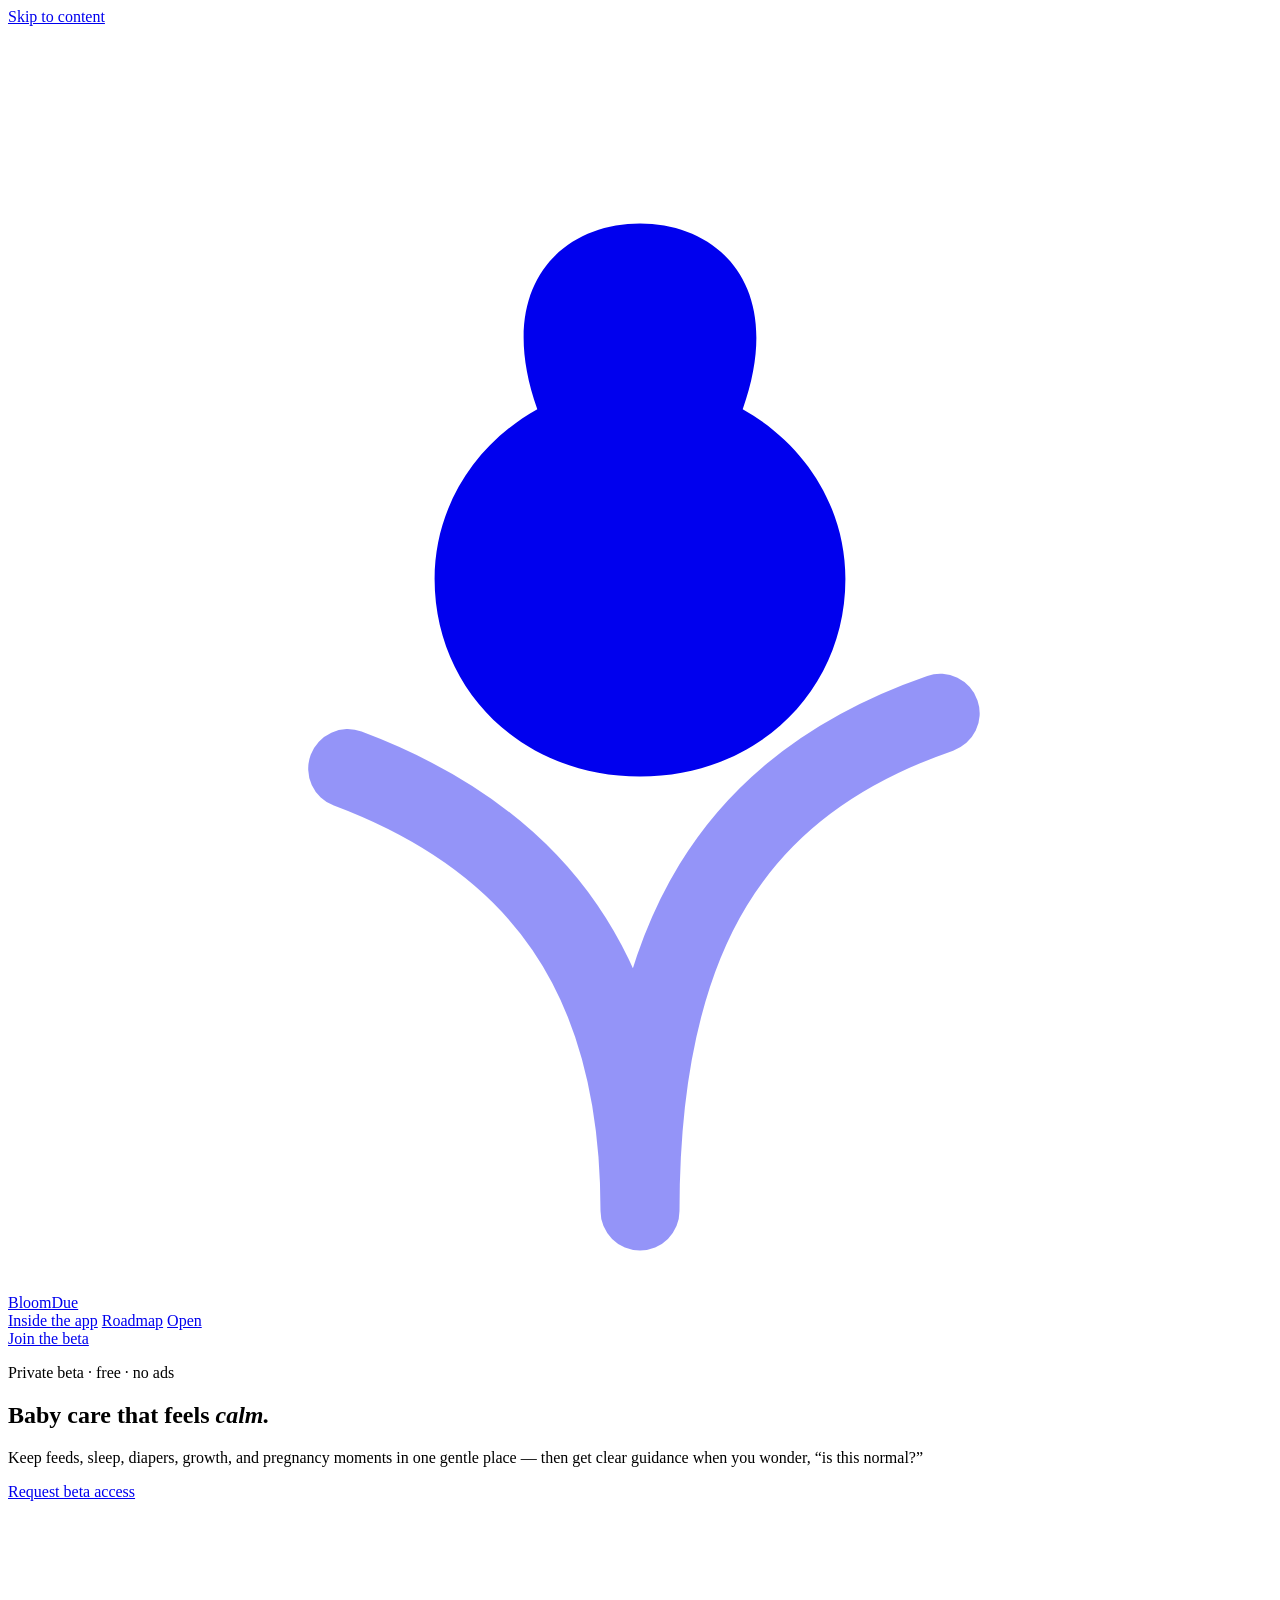
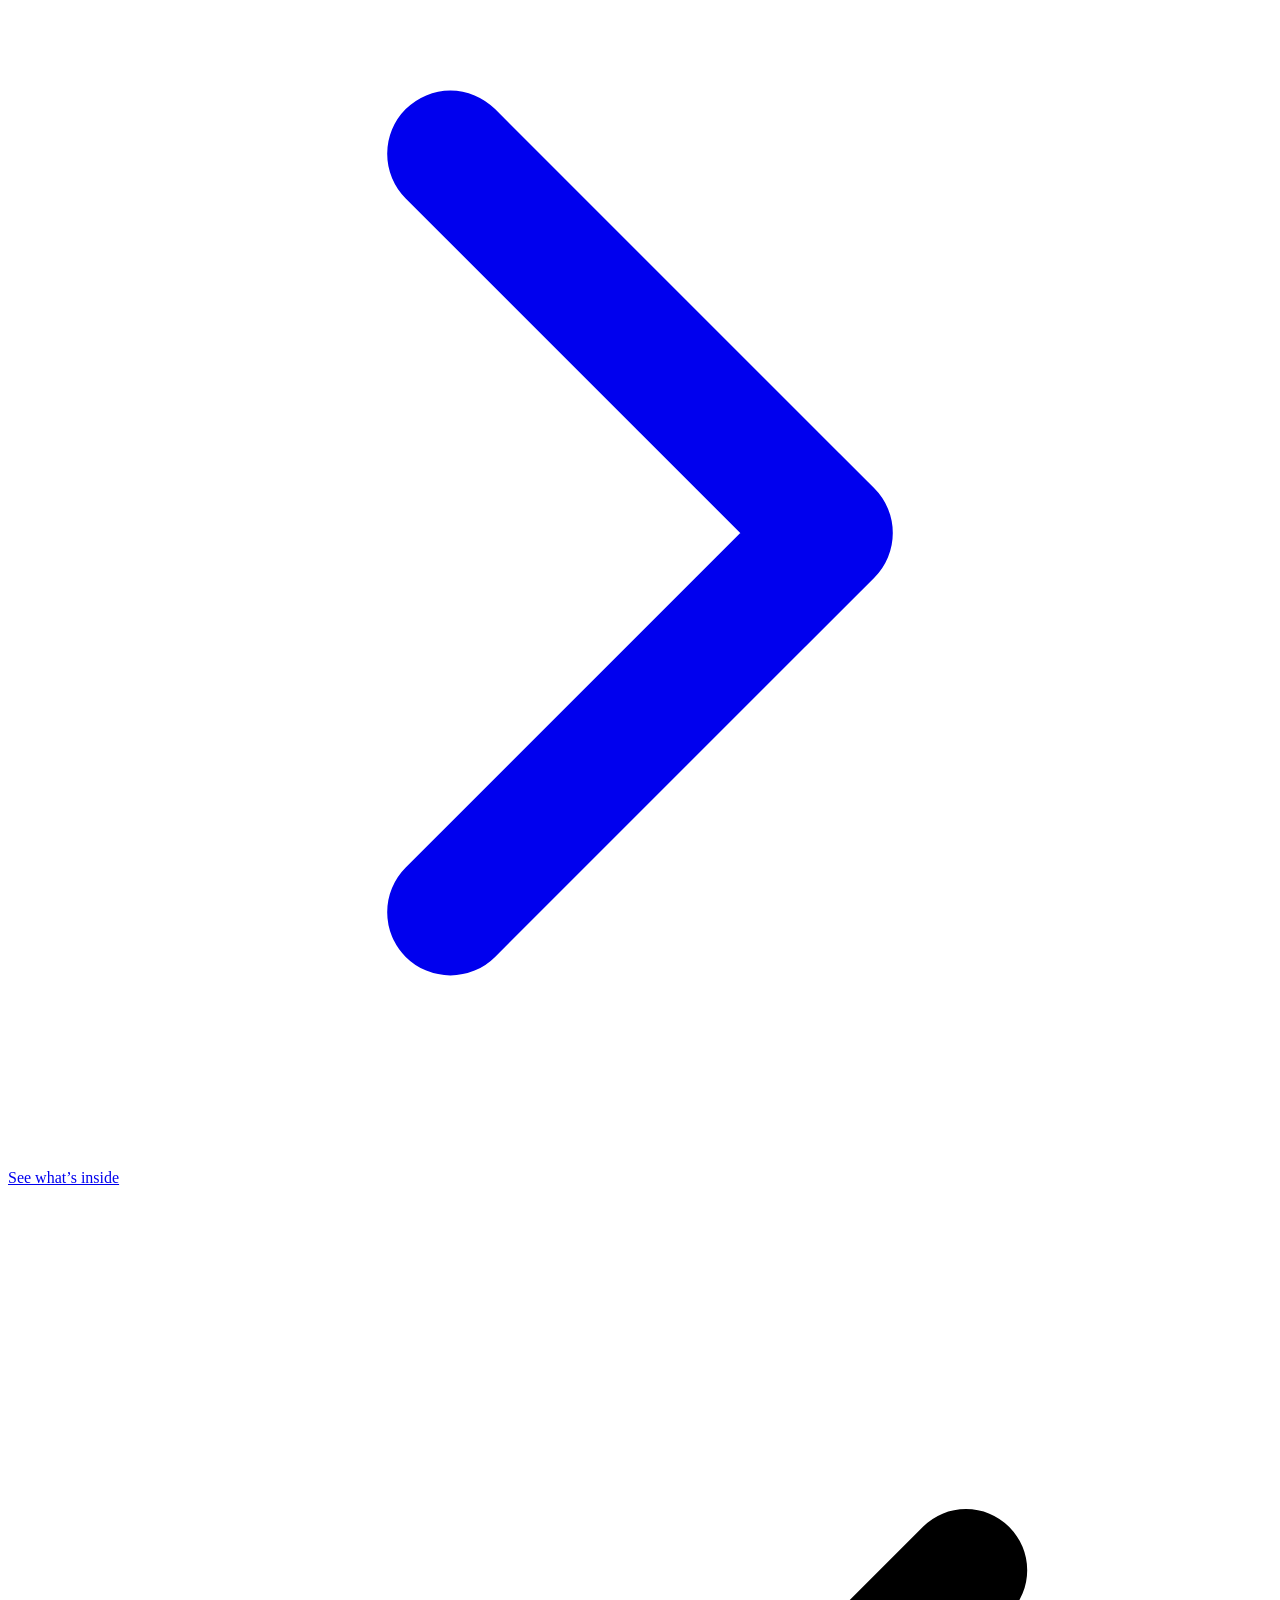
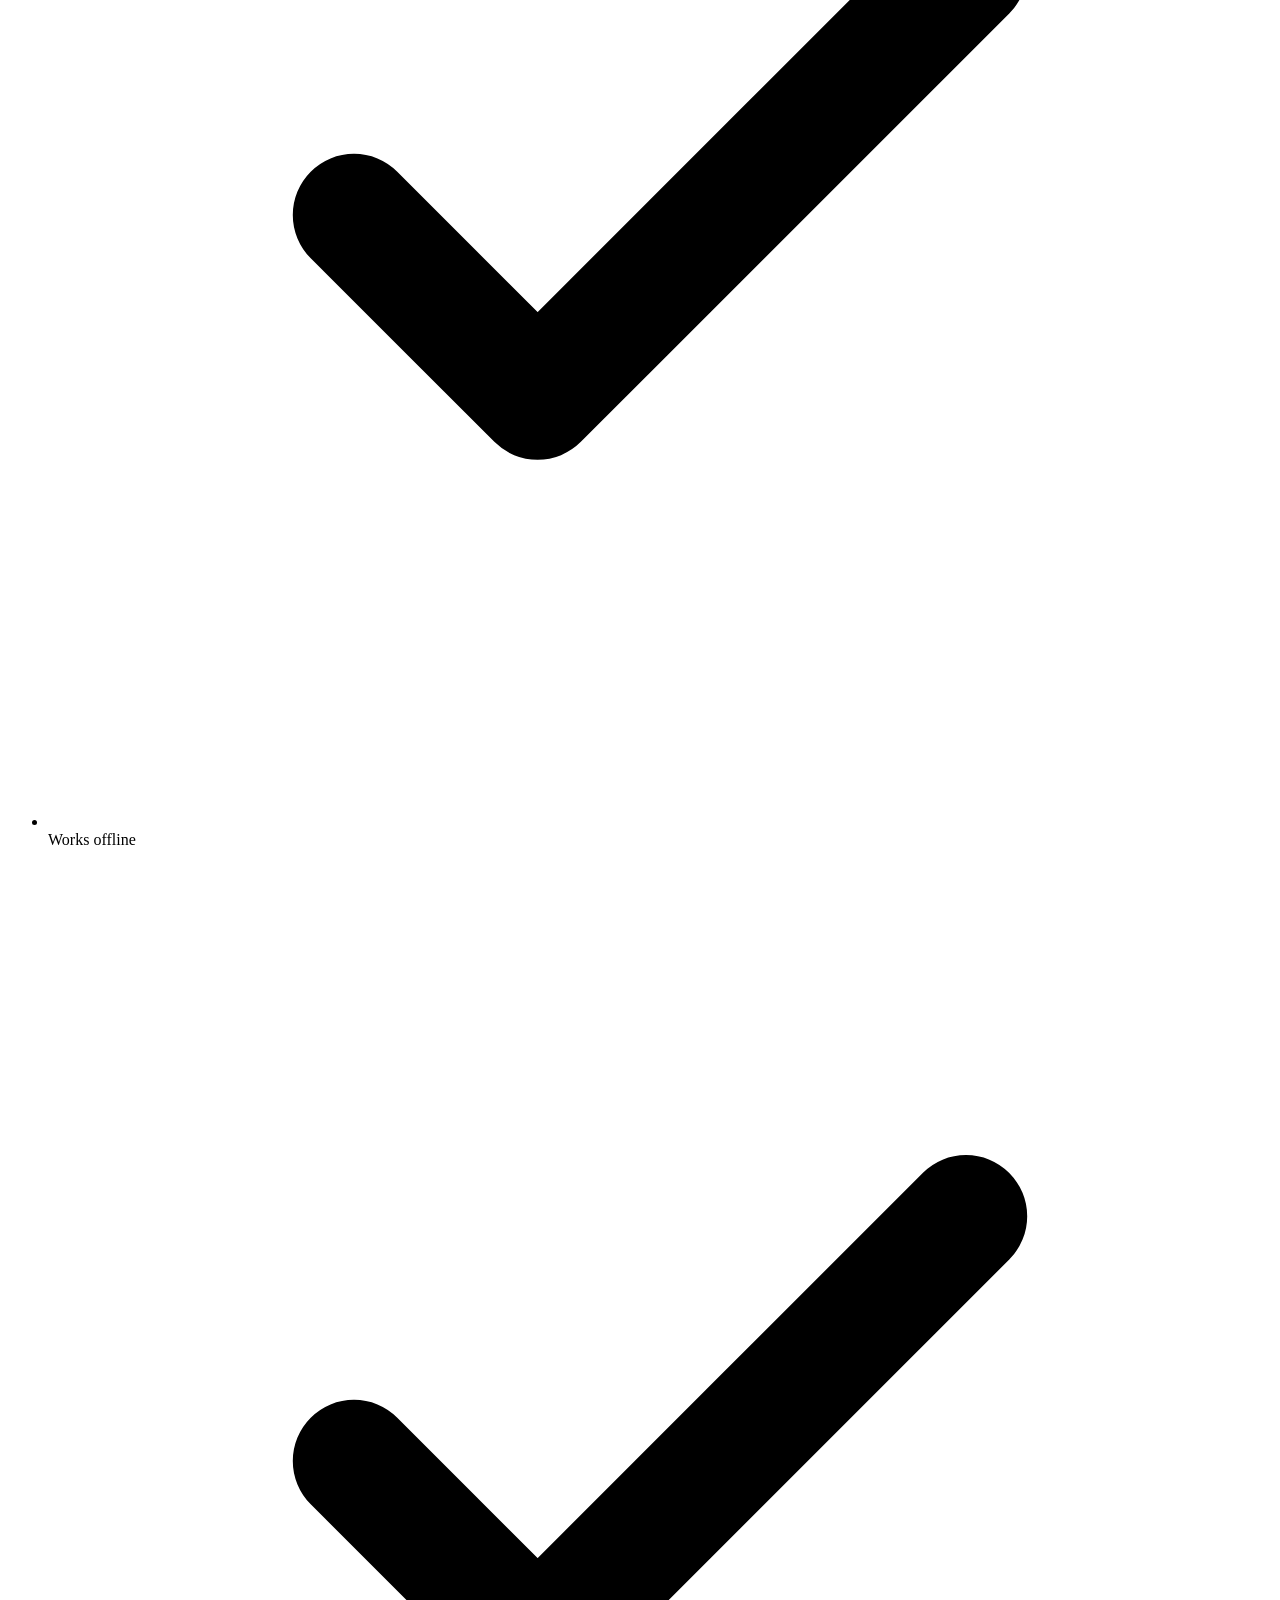
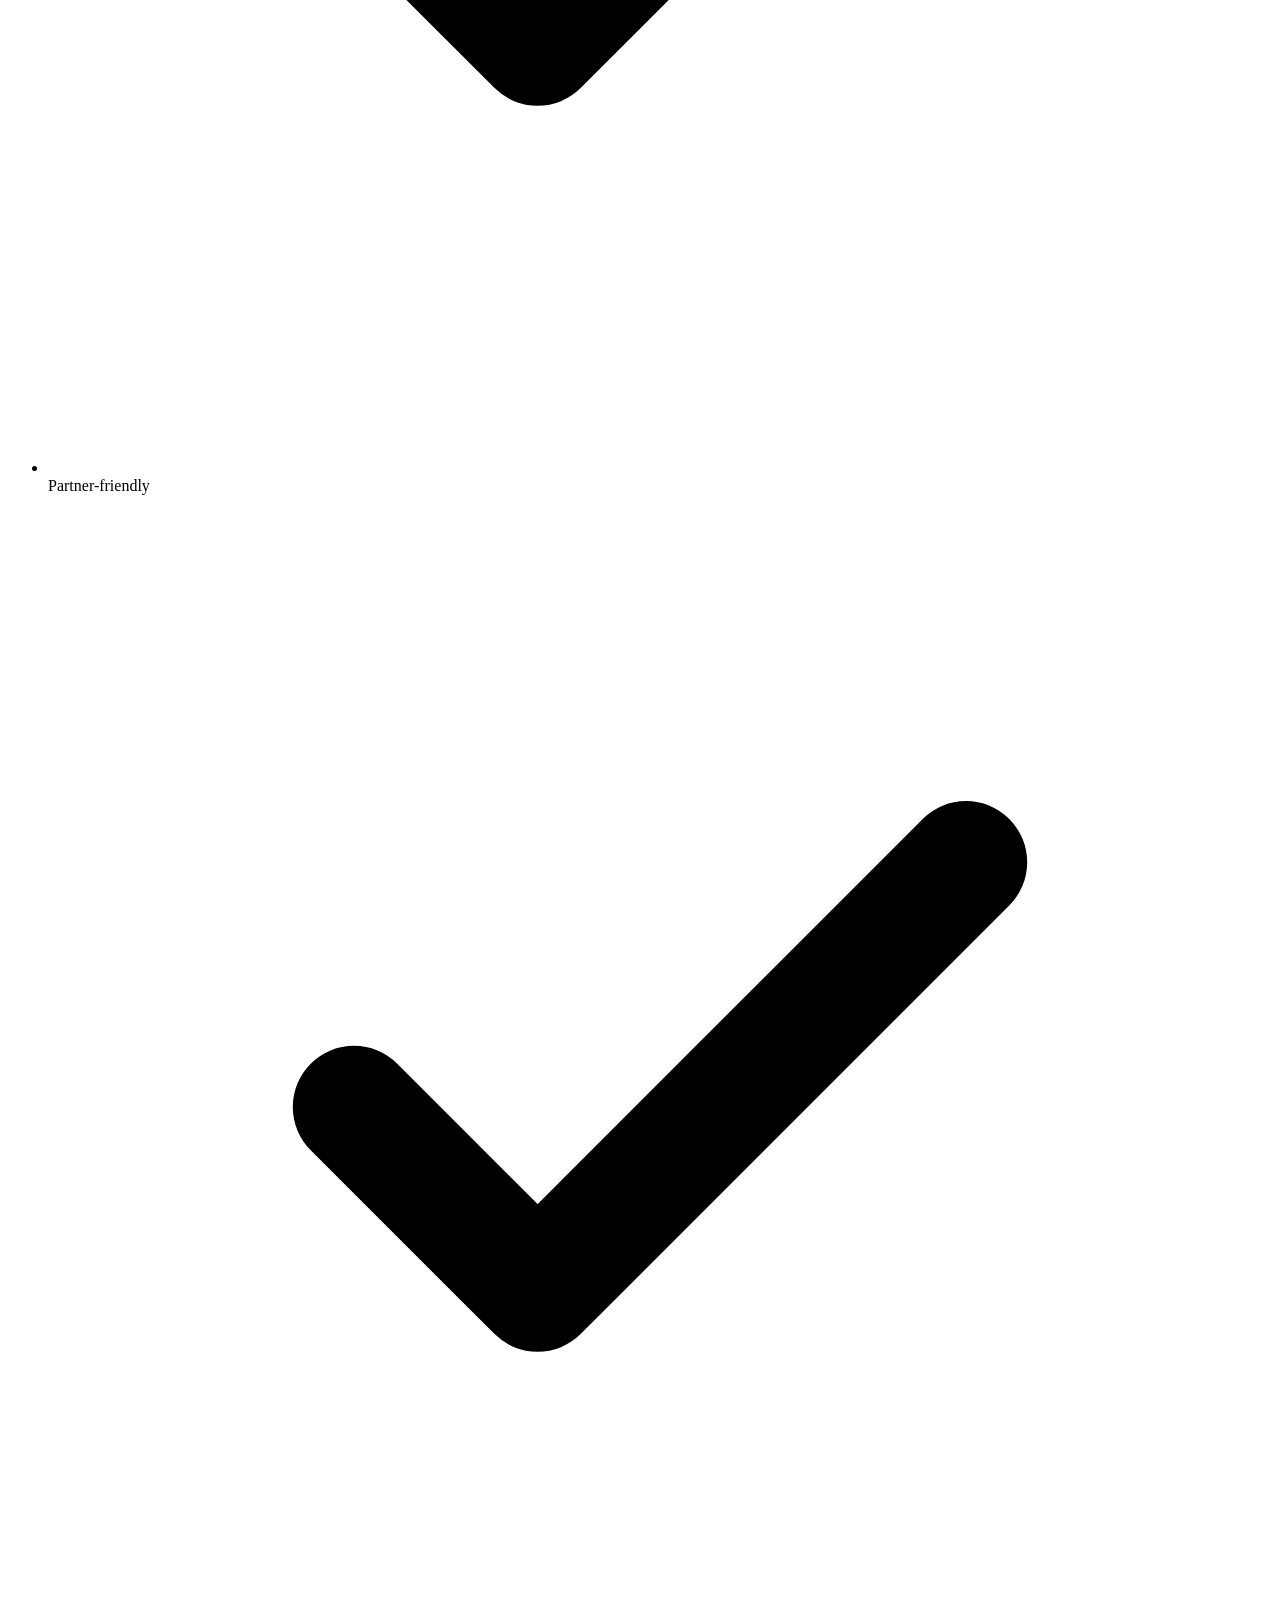
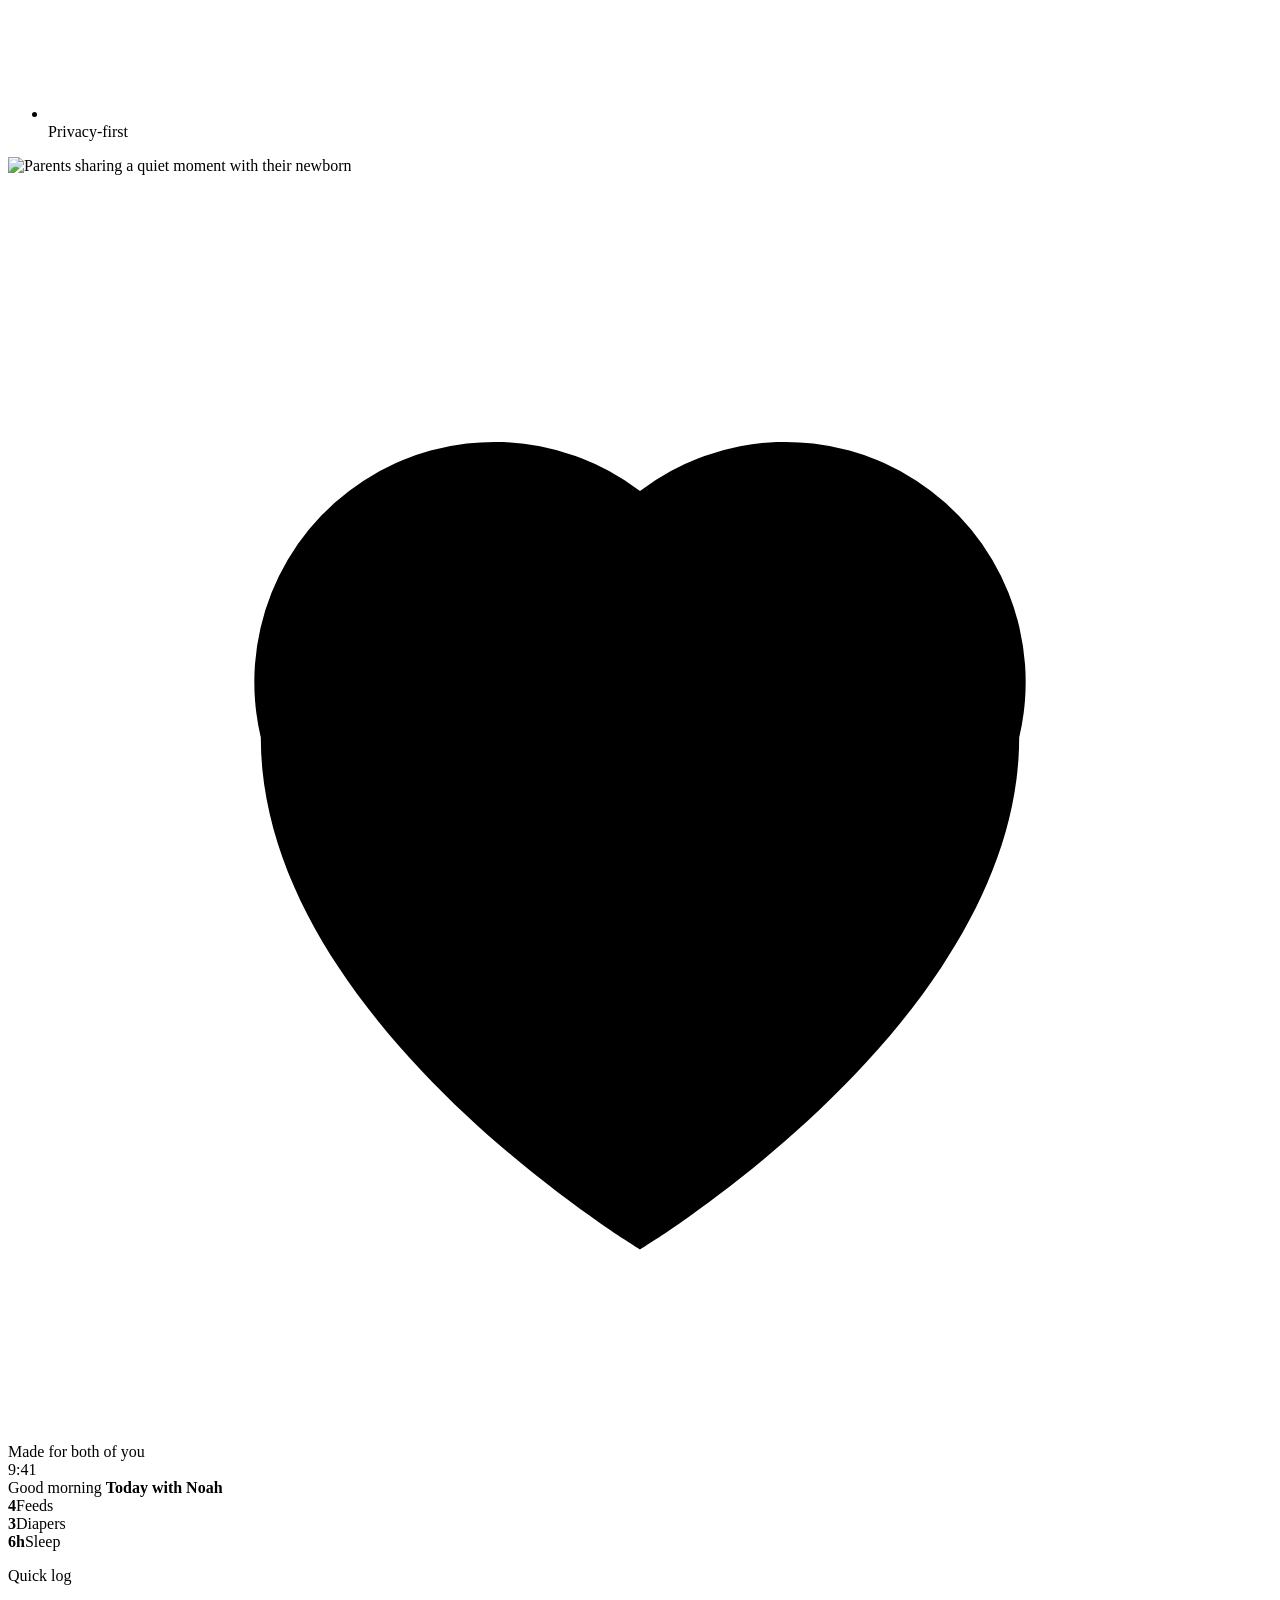
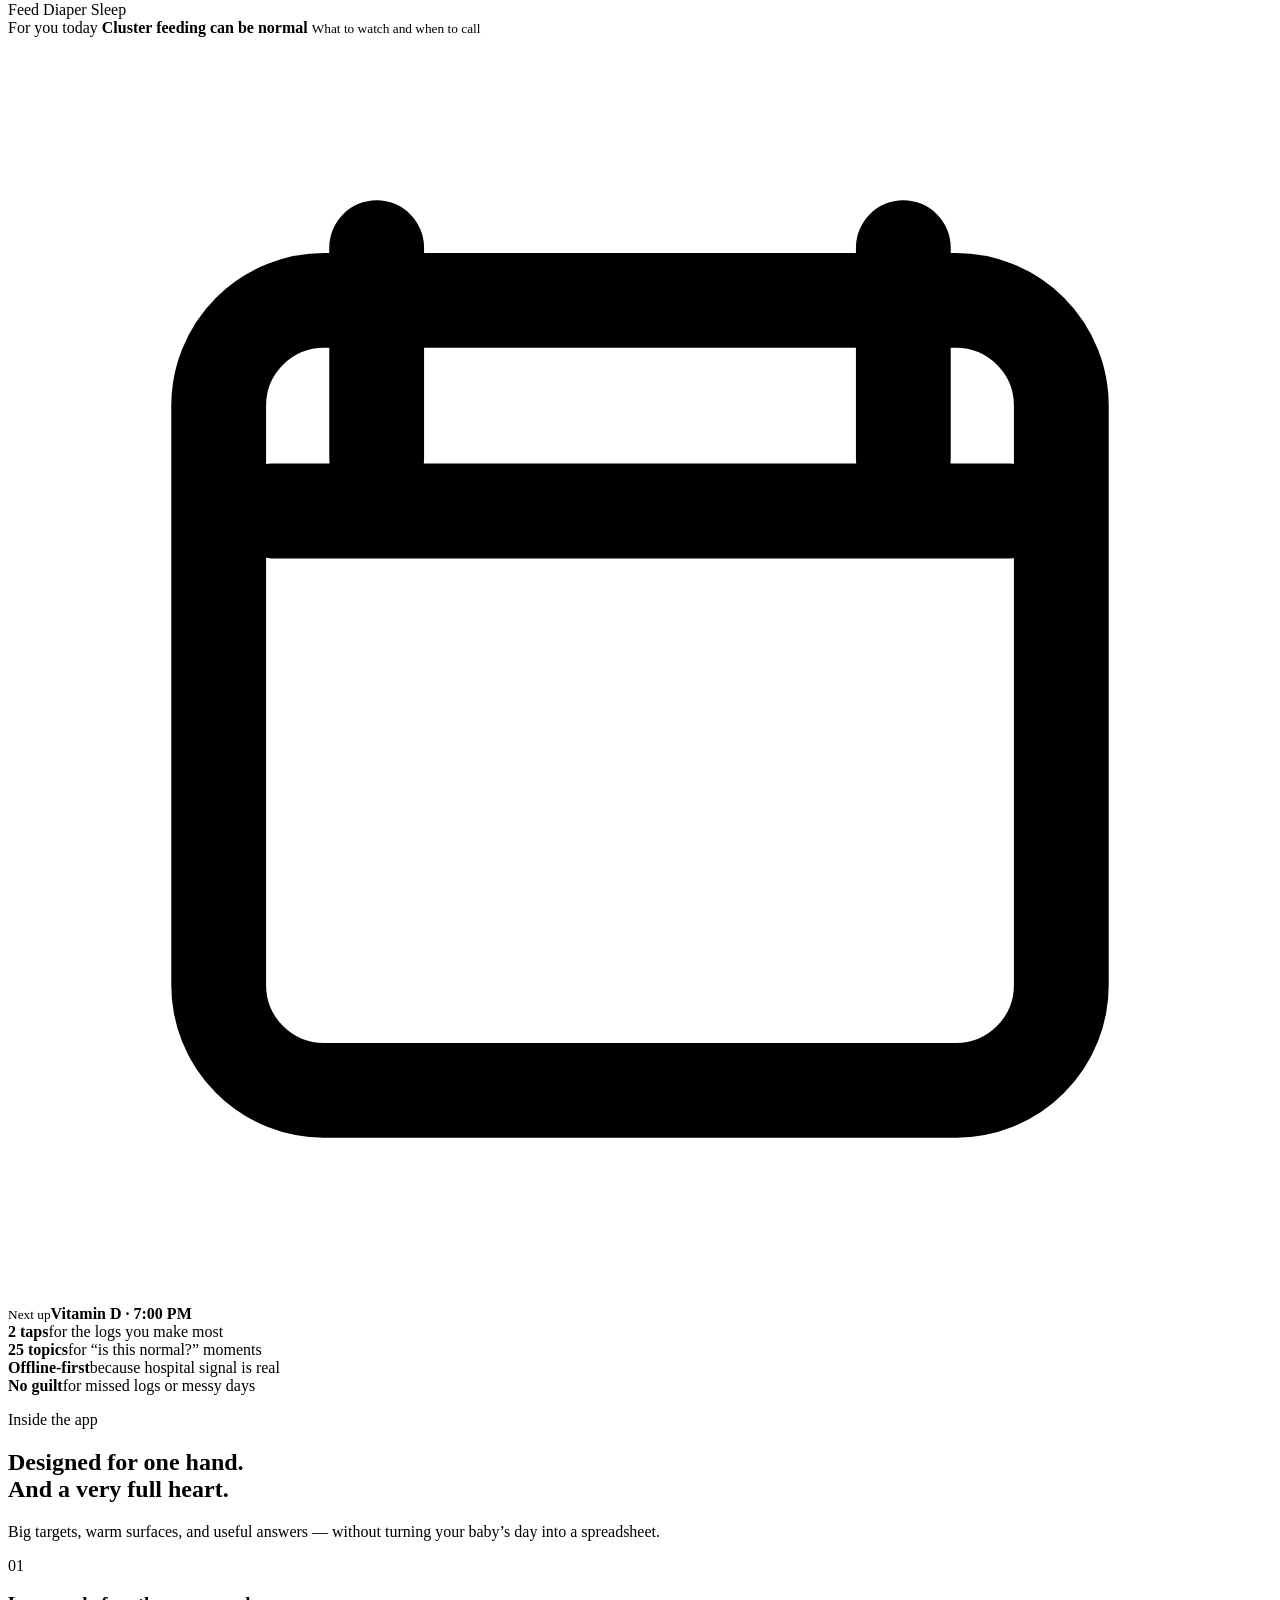
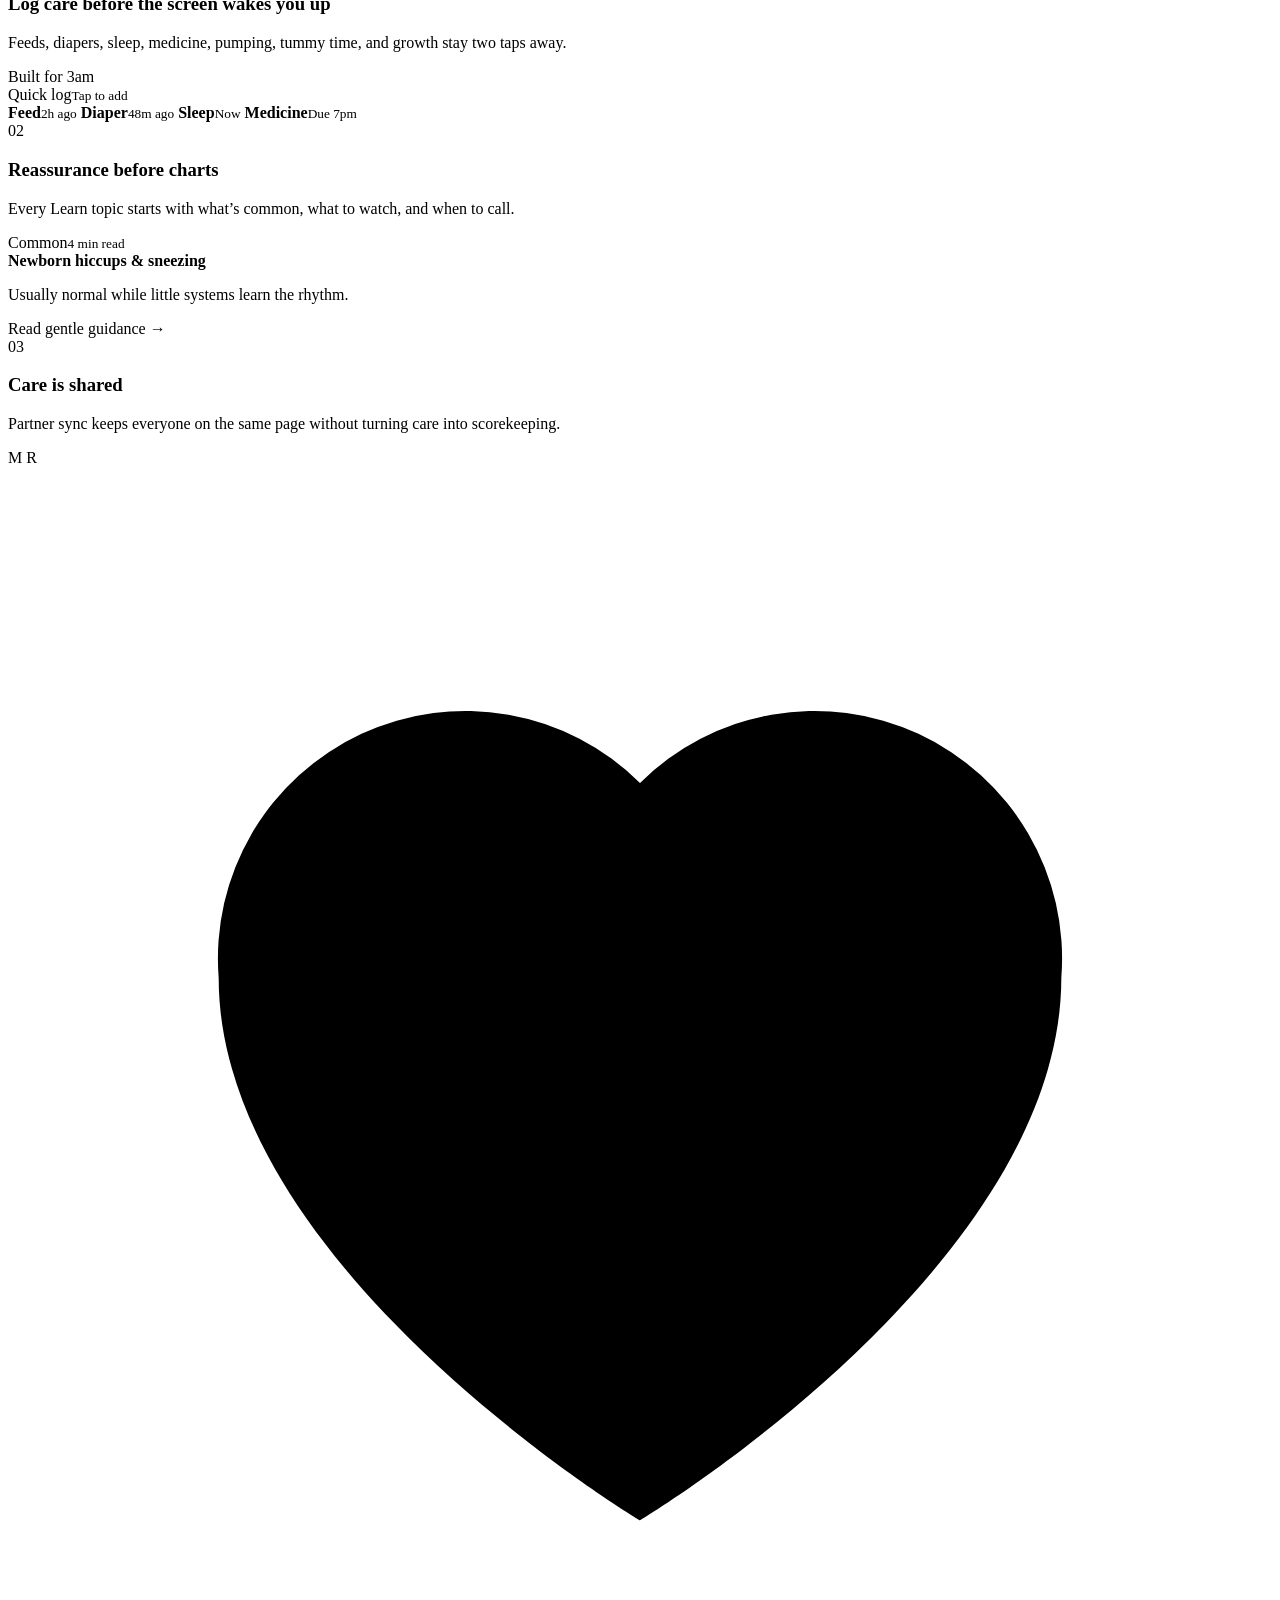
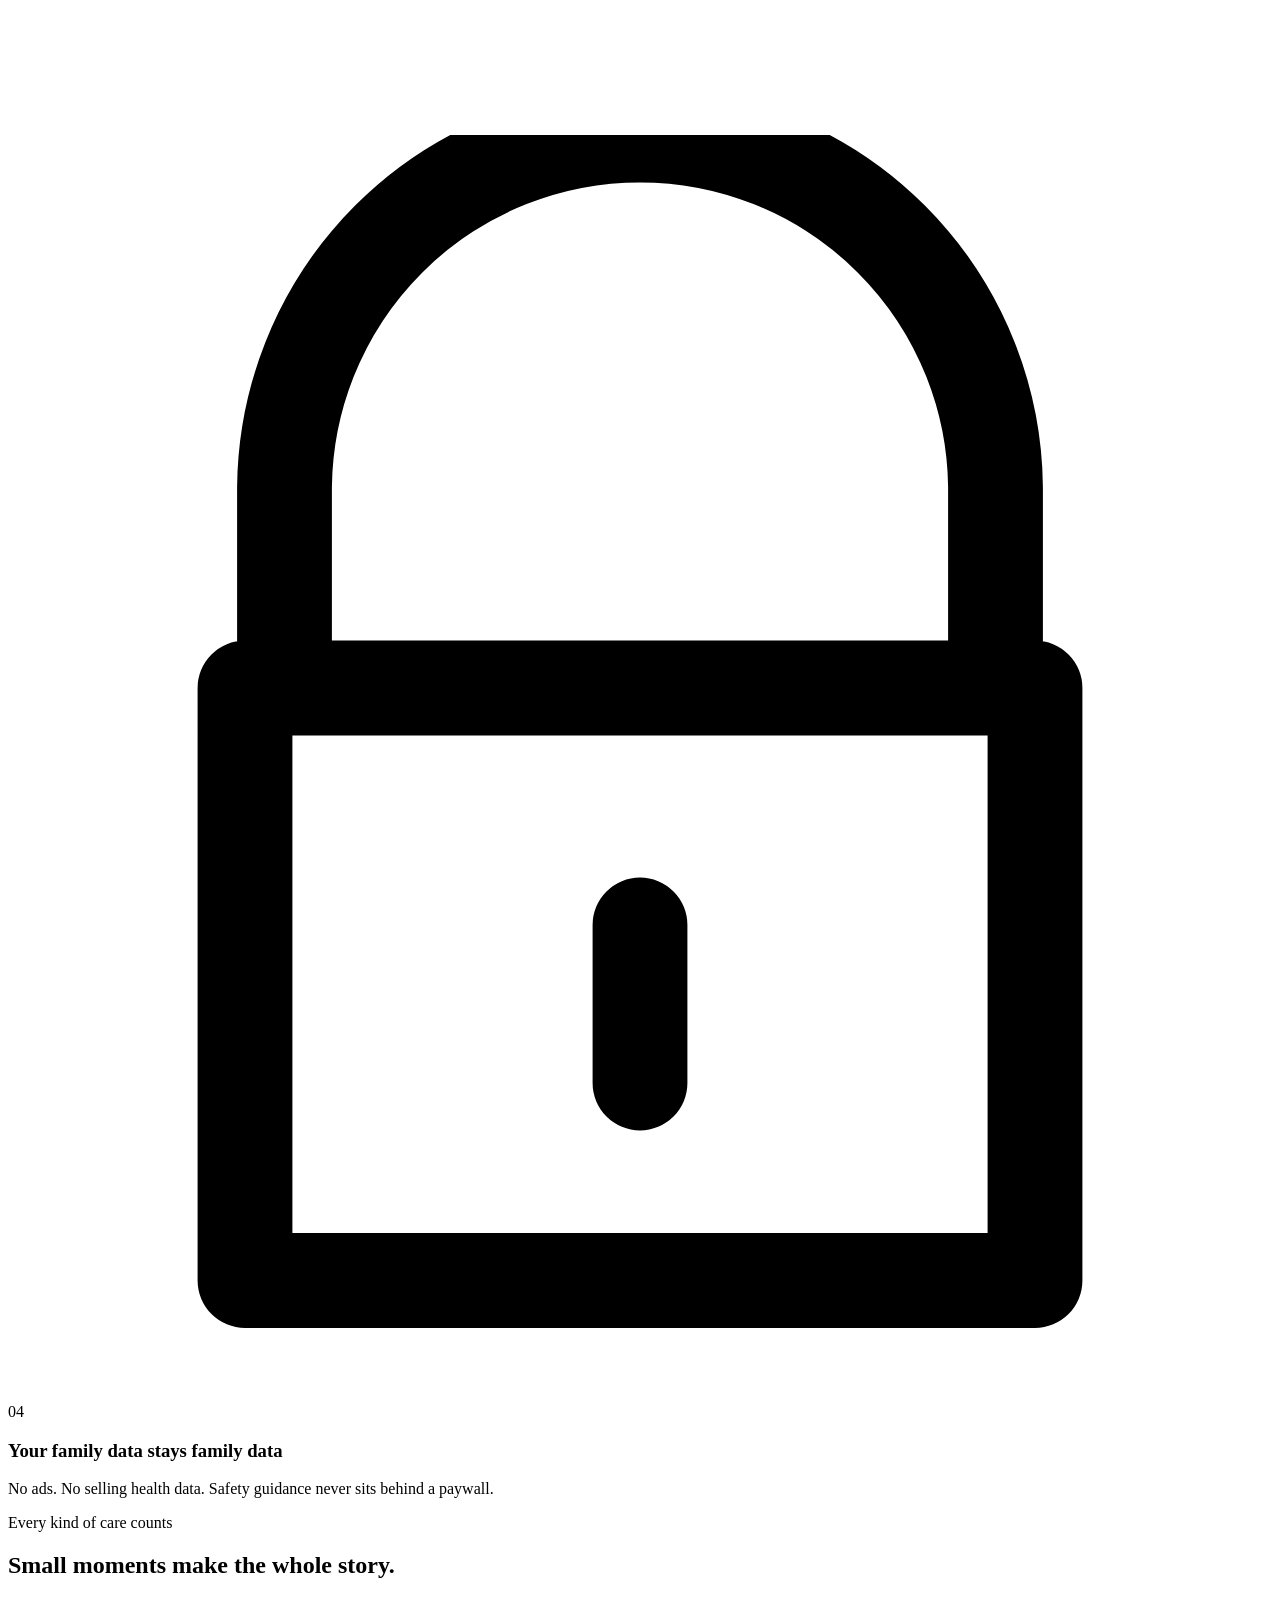
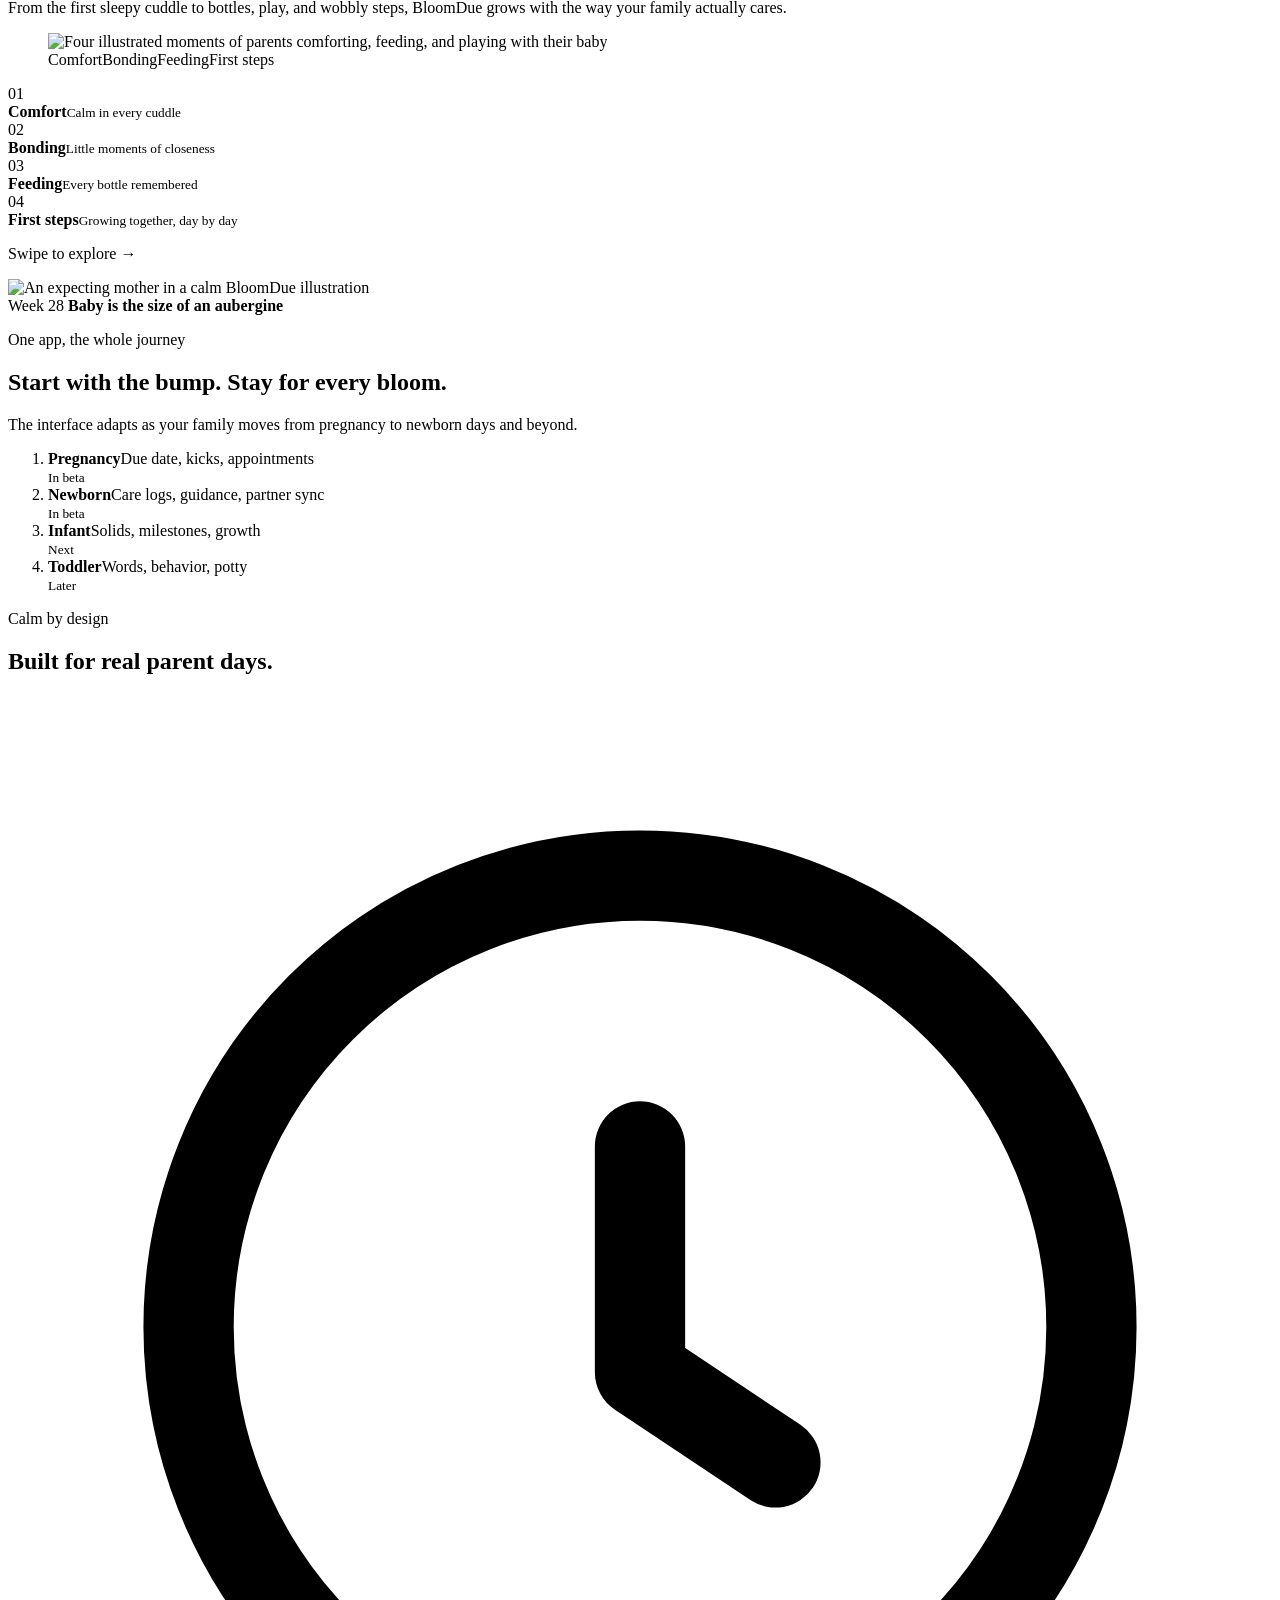
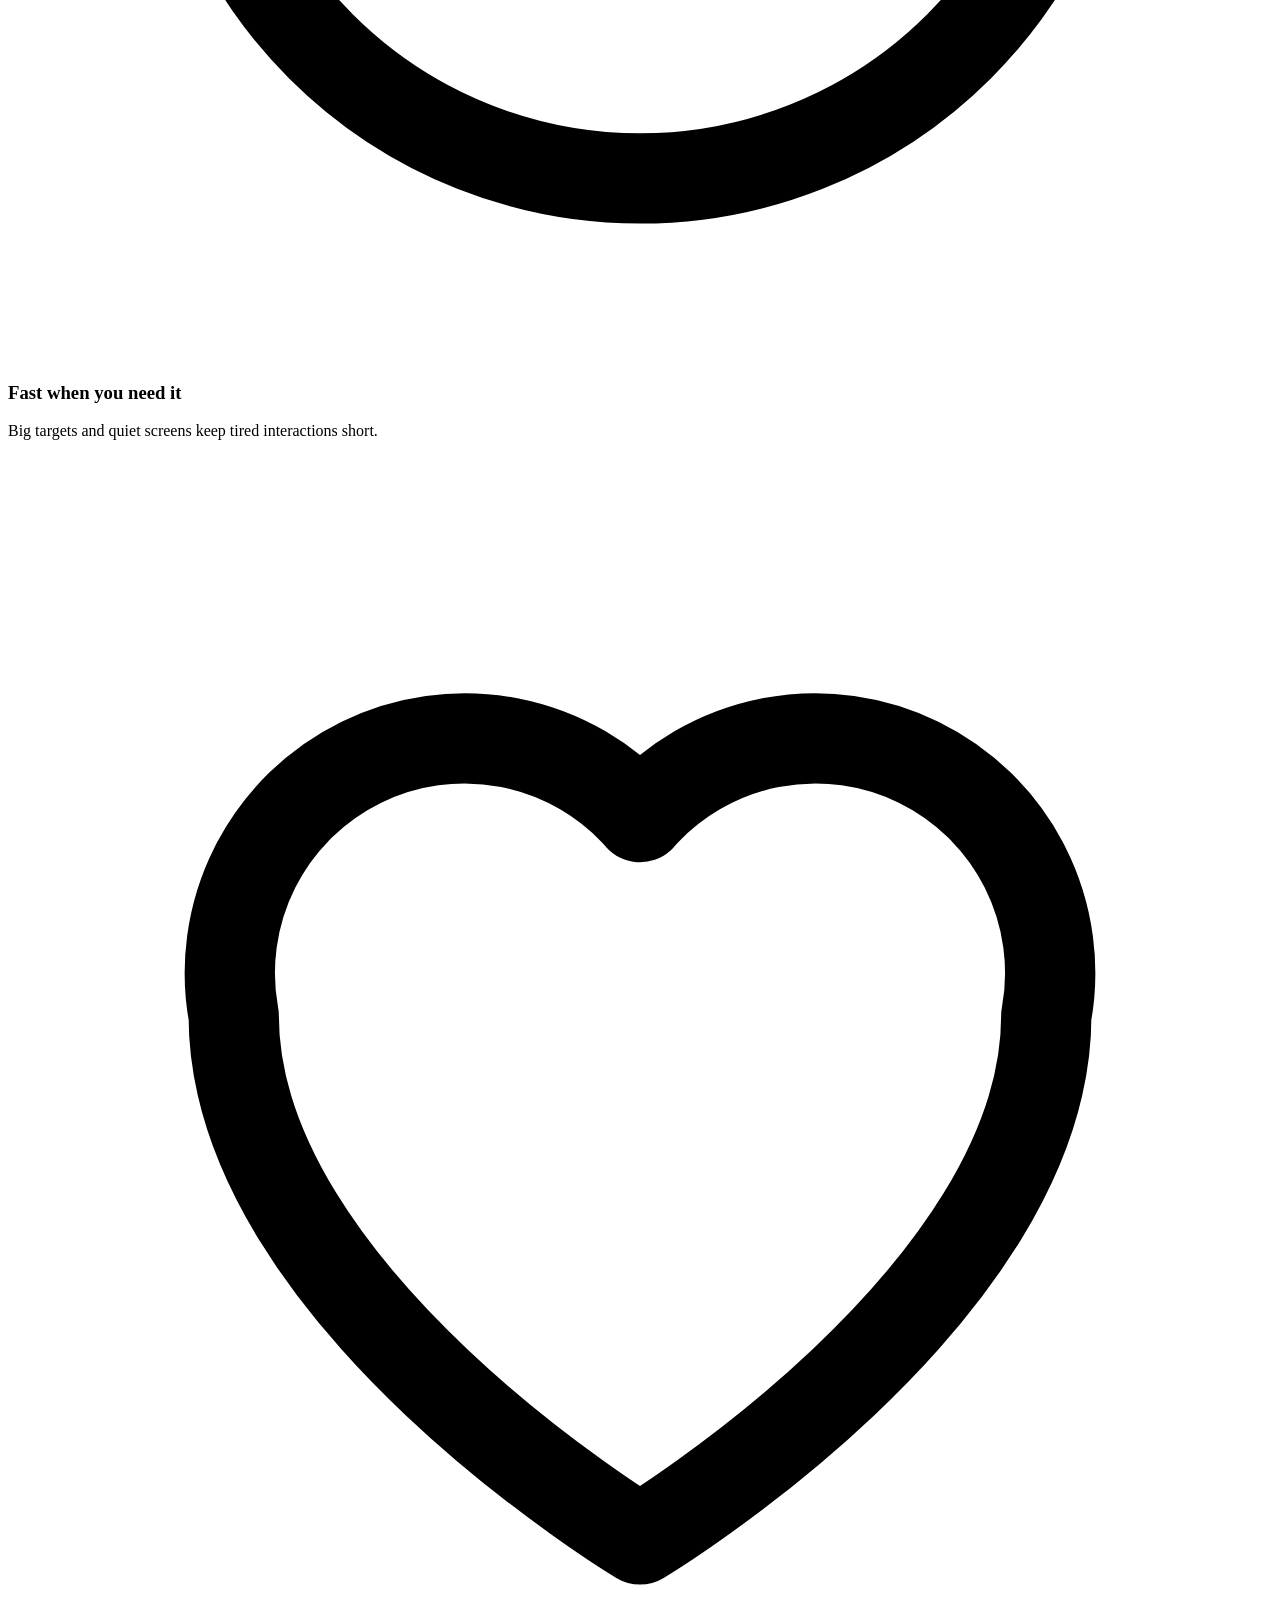
==== commit 38811f73: "Add Today pull-to-refresh and open-startup landing pages Ship RefreshIndicator sync on Today, plus p" ====
--- a/landing/public/index.html
+++ b/landing/public/index.html
@@ -49,7 +49,7 @@
       crossorigin
     />
     <link rel="preload" href="/images/family-care-hero.webp" as="image" type="image/webp" />
-    <link rel="stylesheet" href="/styles.css?v=20260720-beta" />
+    <link rel="stylesheet" href="/styles.css?v=20260810-open" />
     <script type="application/ld+json">
       {
         "@context": "https://schema.org",
@@ -92,8 +92,8 @@
 
       <nav class="header-nav" aria-label="Site navigation">
         <a href="#features">Inside the app</a>
-        <a href="#journey">The journey</a>
-        <a href="https://due.bloomdue.baby">Due countdown</a>
+        <a href="/roadmap/">Roadmap</a>
+        <a href="/open/">Open</a>
       </nav>
 
       <a class="button button-small button-primary header-cta" href="#join-beta">Join the beta</a>
@@ -559,8 +559,8 @@
         </div>
         <div class="footer-links">
           <a href="#features">Inside the app</a>
-          <a href="#journey">The journey</a>
-          <a href="https://due.bloomdue.baby">Due countdown</a>
+          <a href="/open/">Open</a>
+          <a href="/roadmap/">Roadmap</a>
           <a href="/privacy/">Privacy</a>
           <a href="/terms/">Terms</a>
           <a href="mailto:contact@globinary.io">Contact</a>
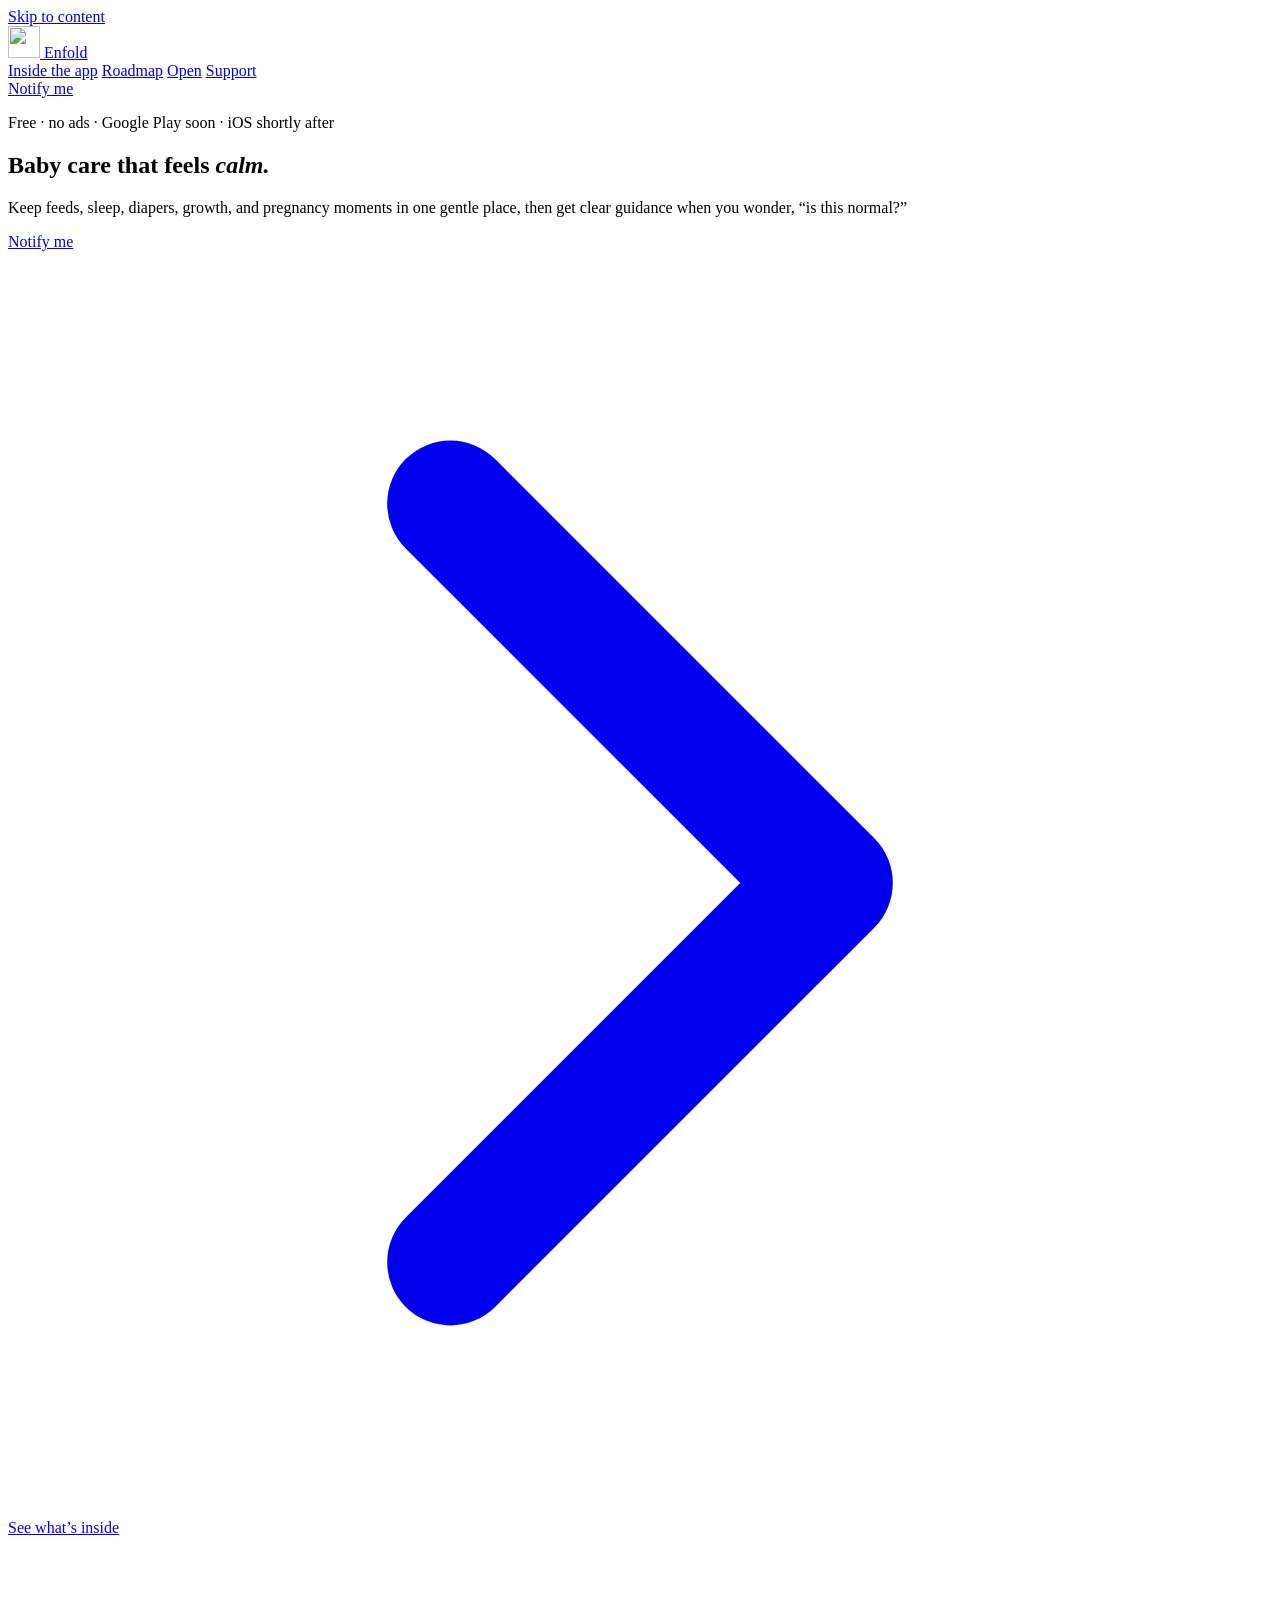
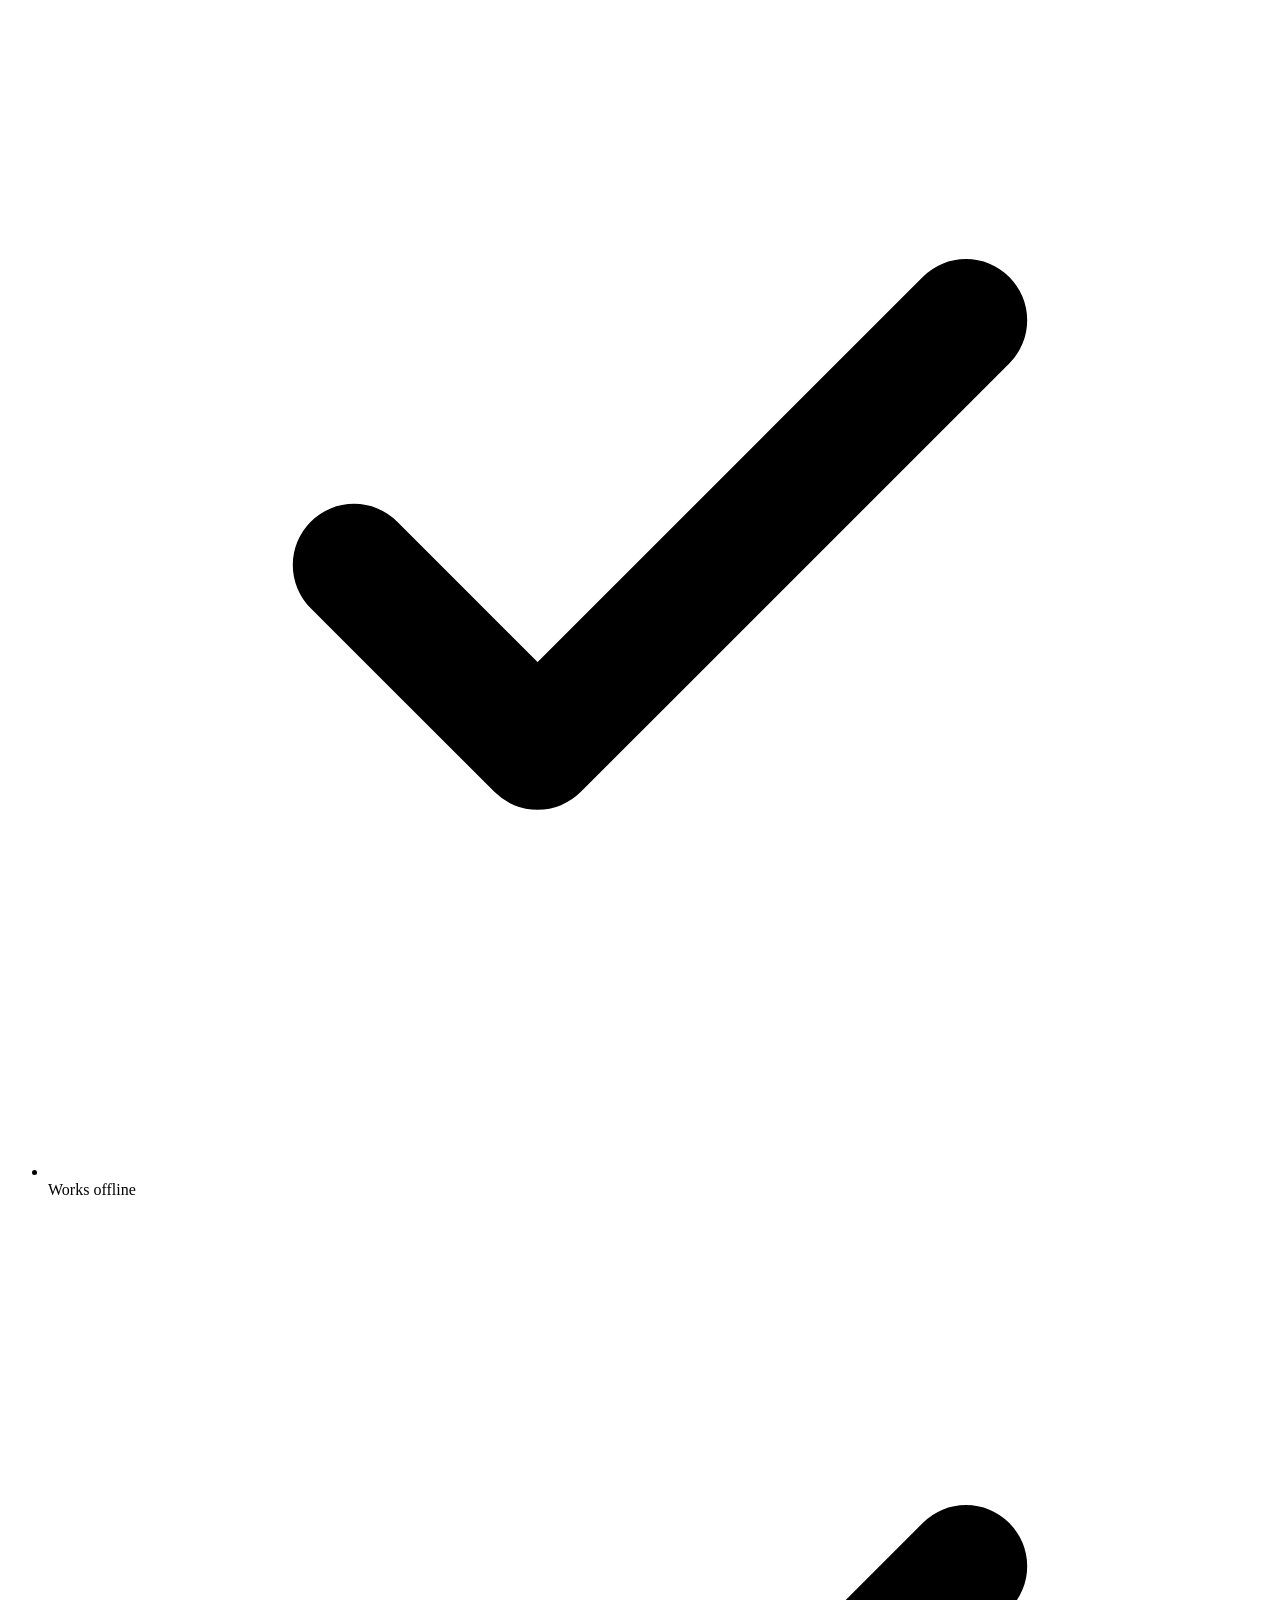
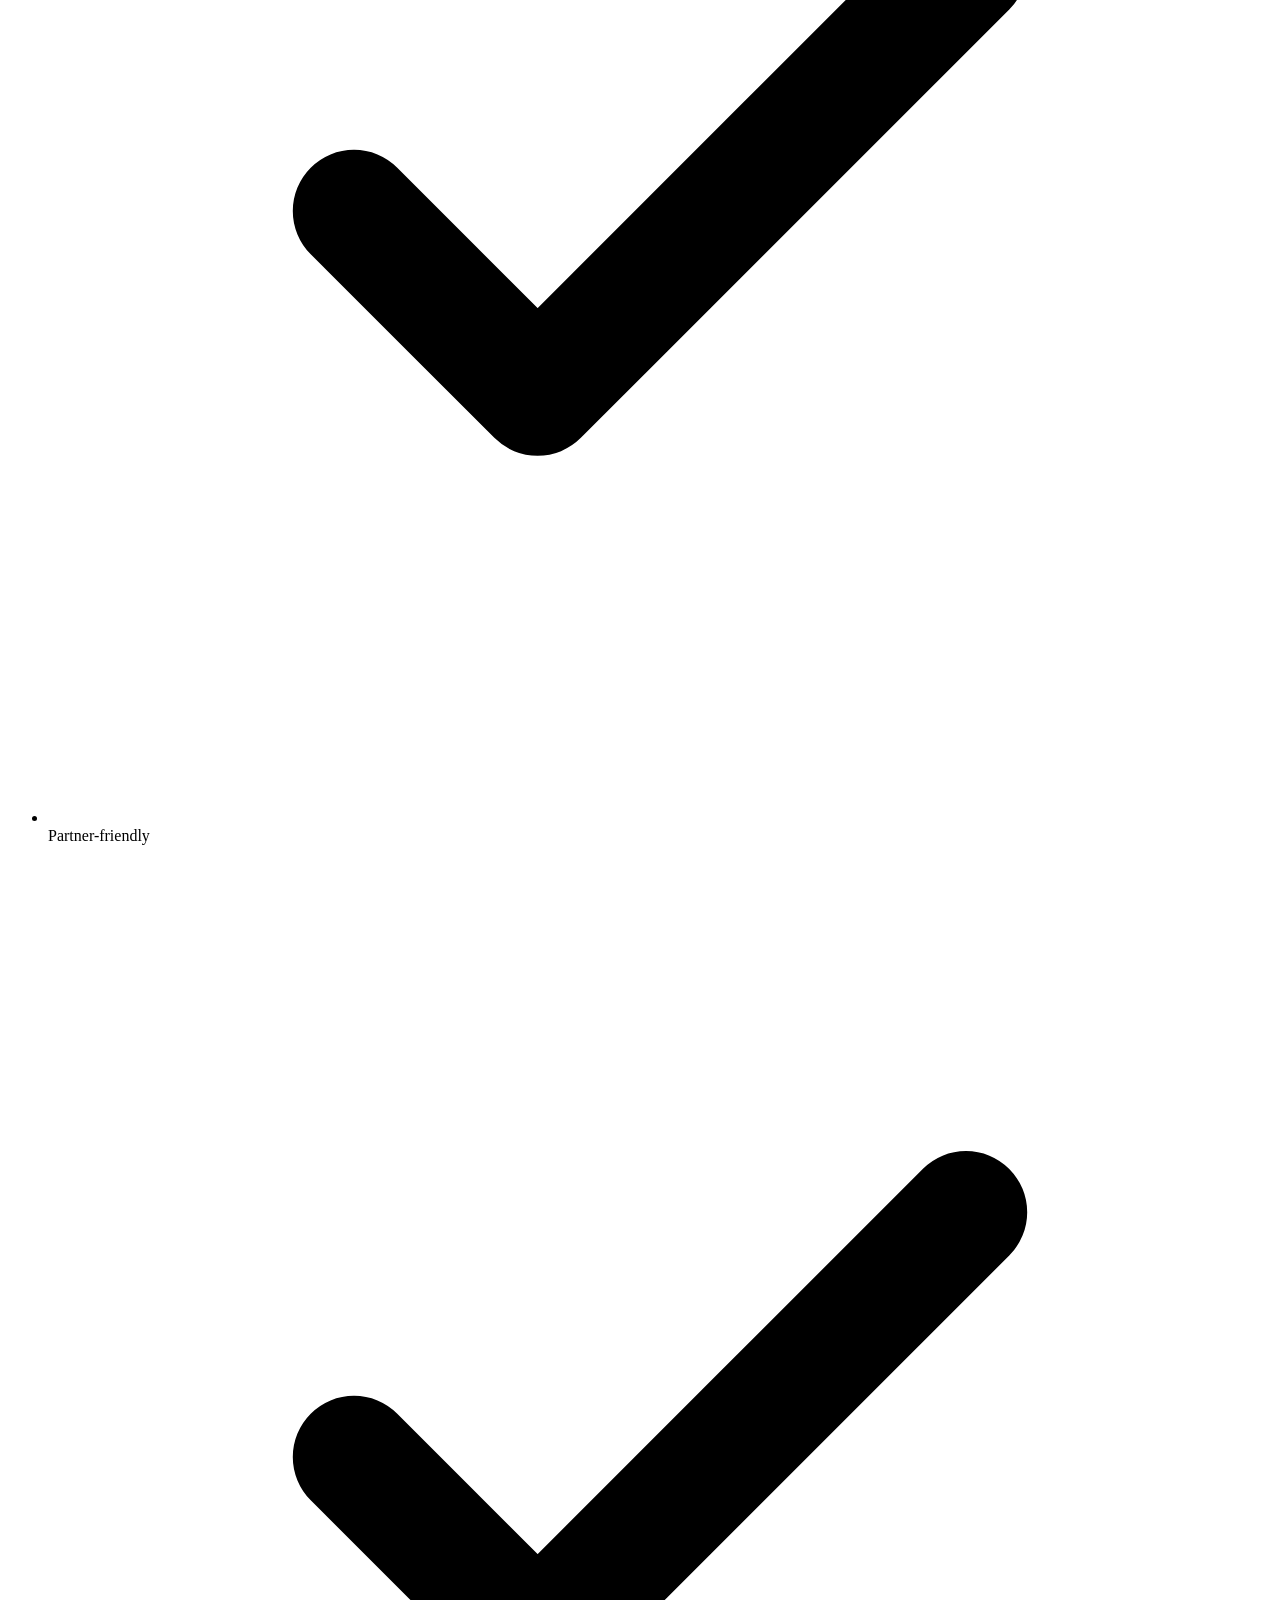
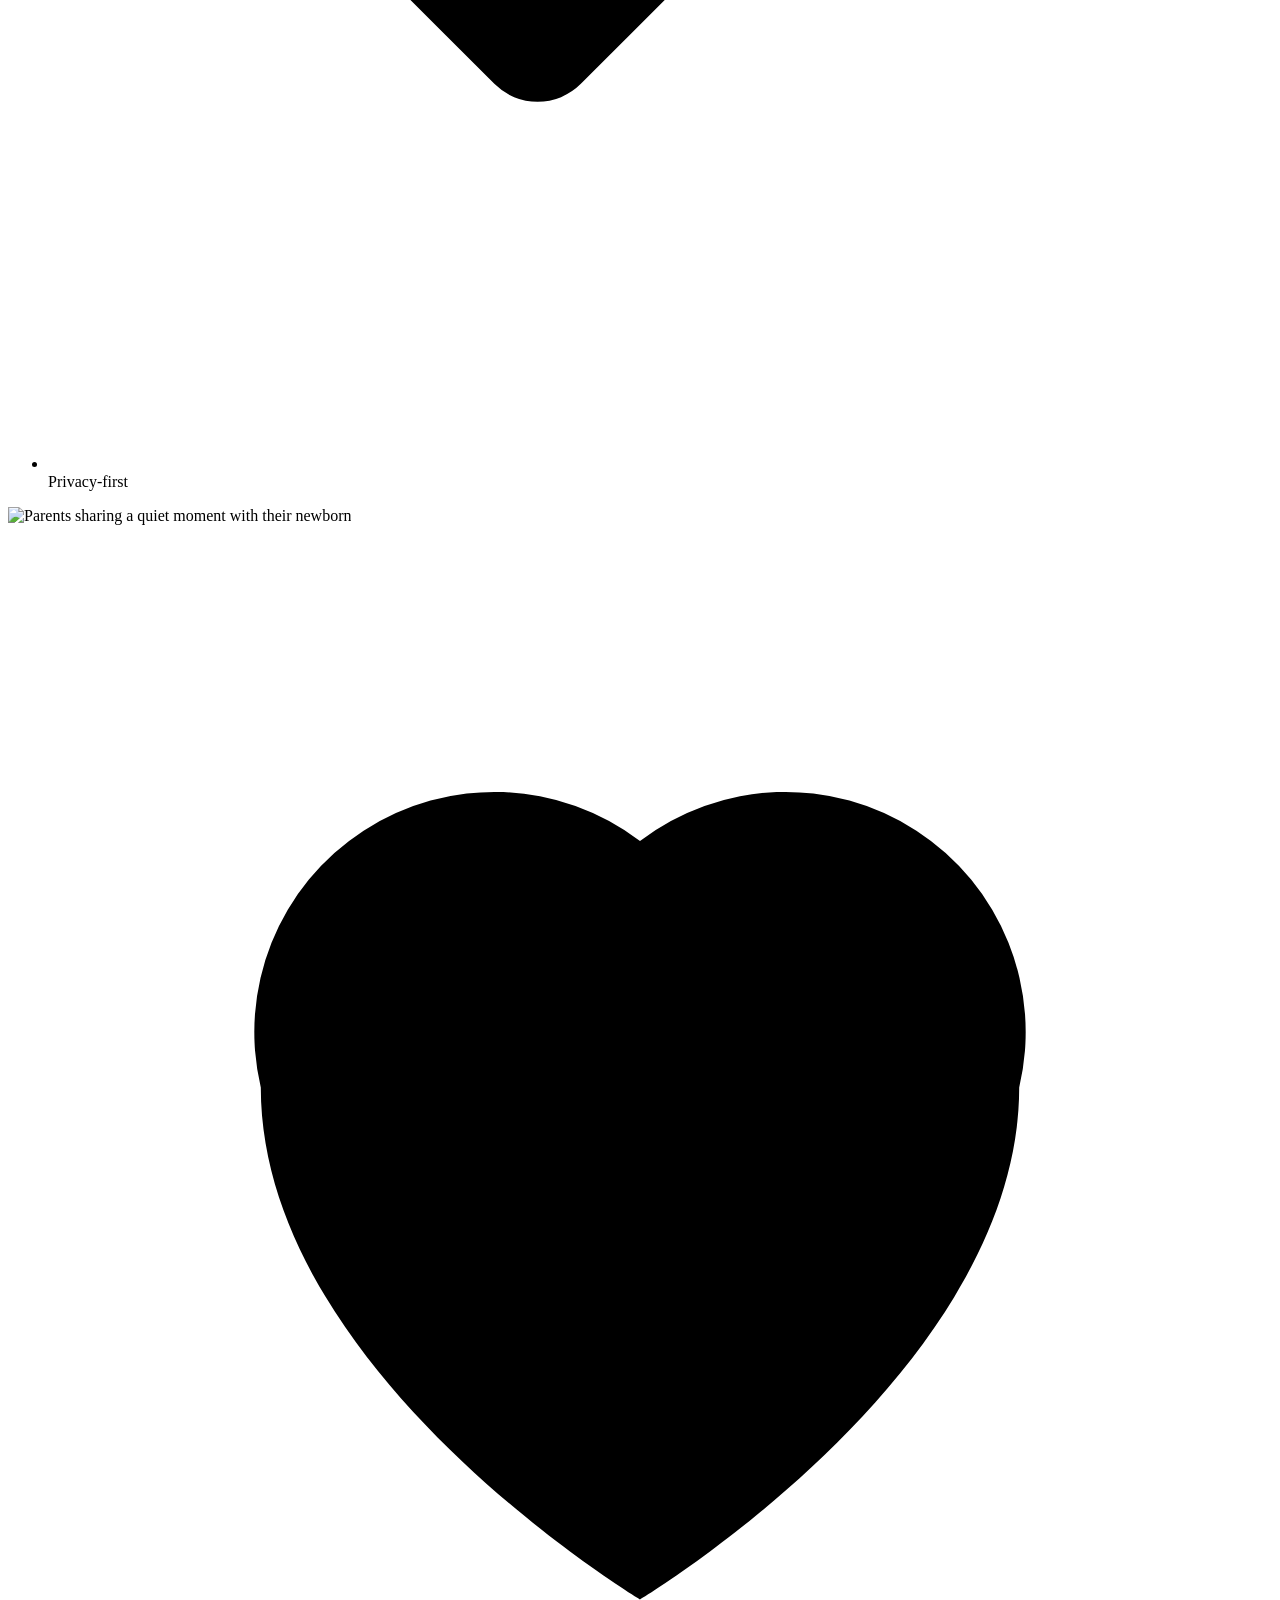
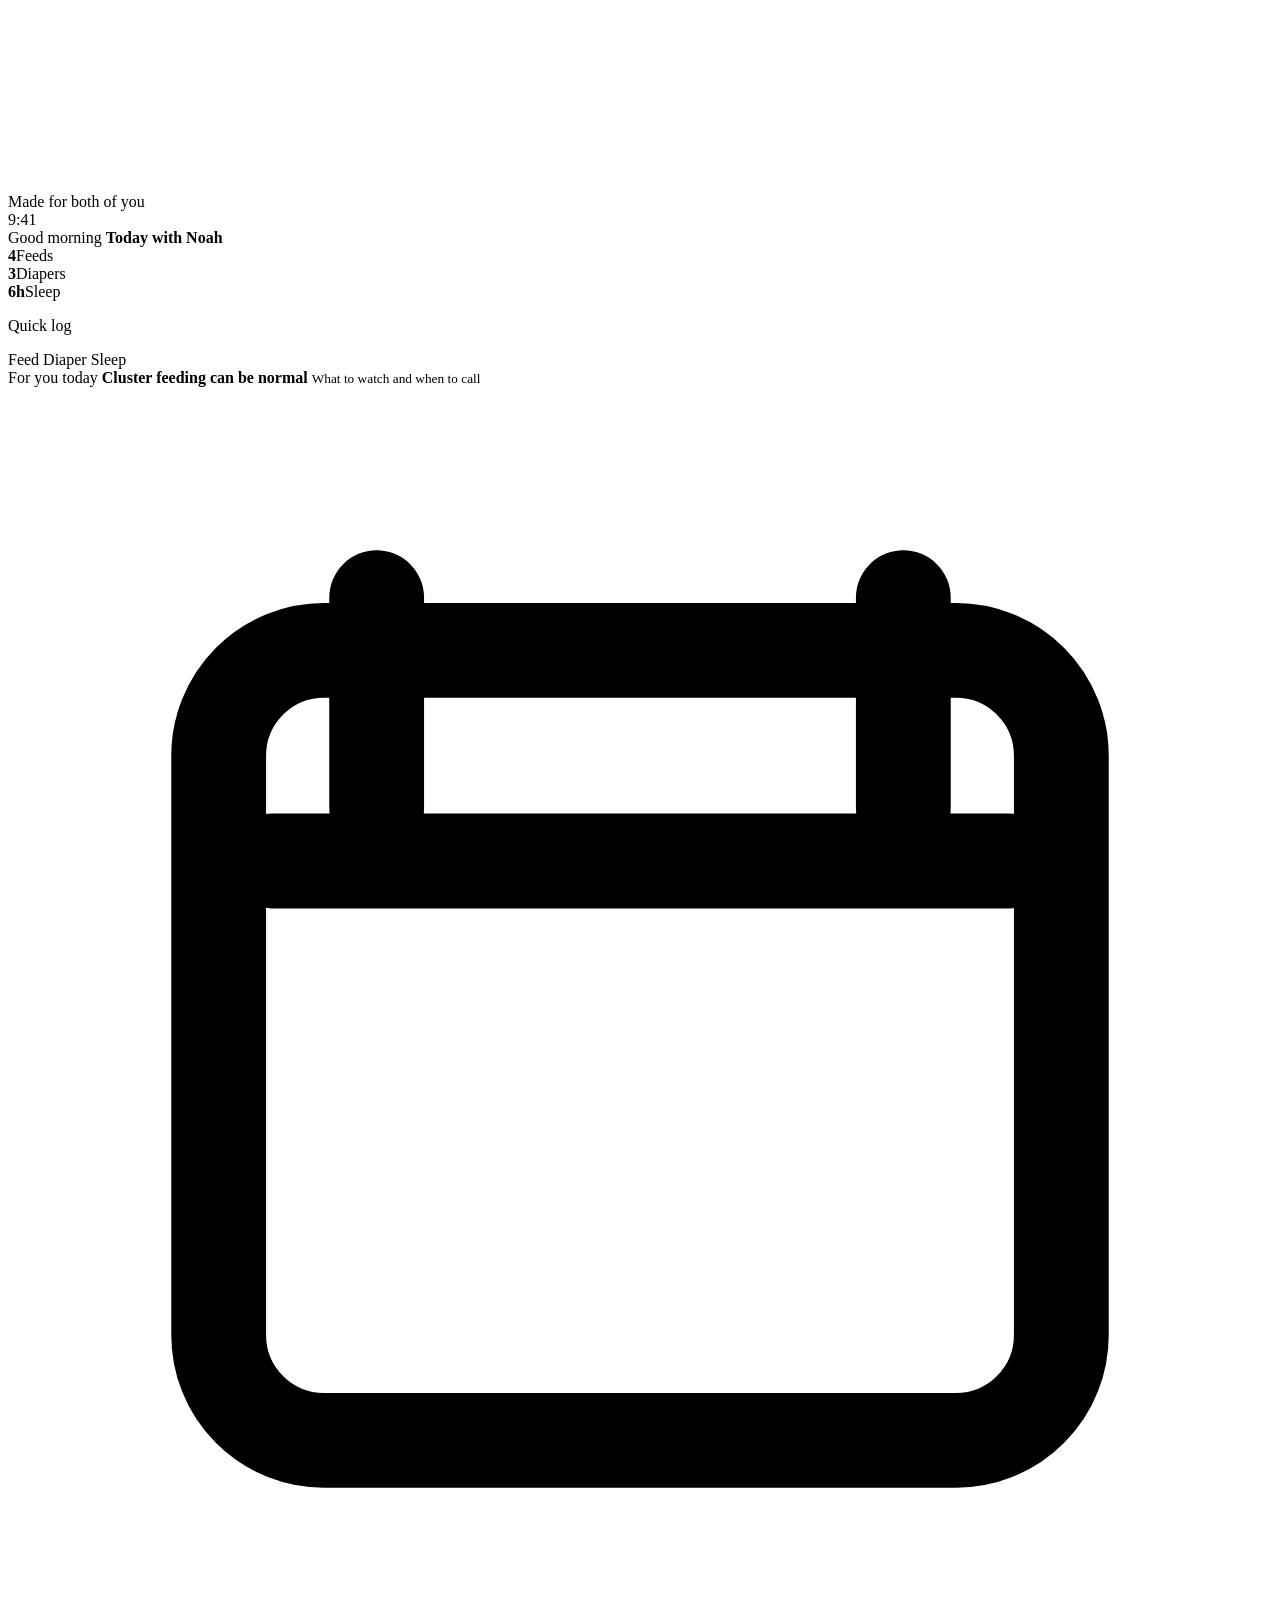
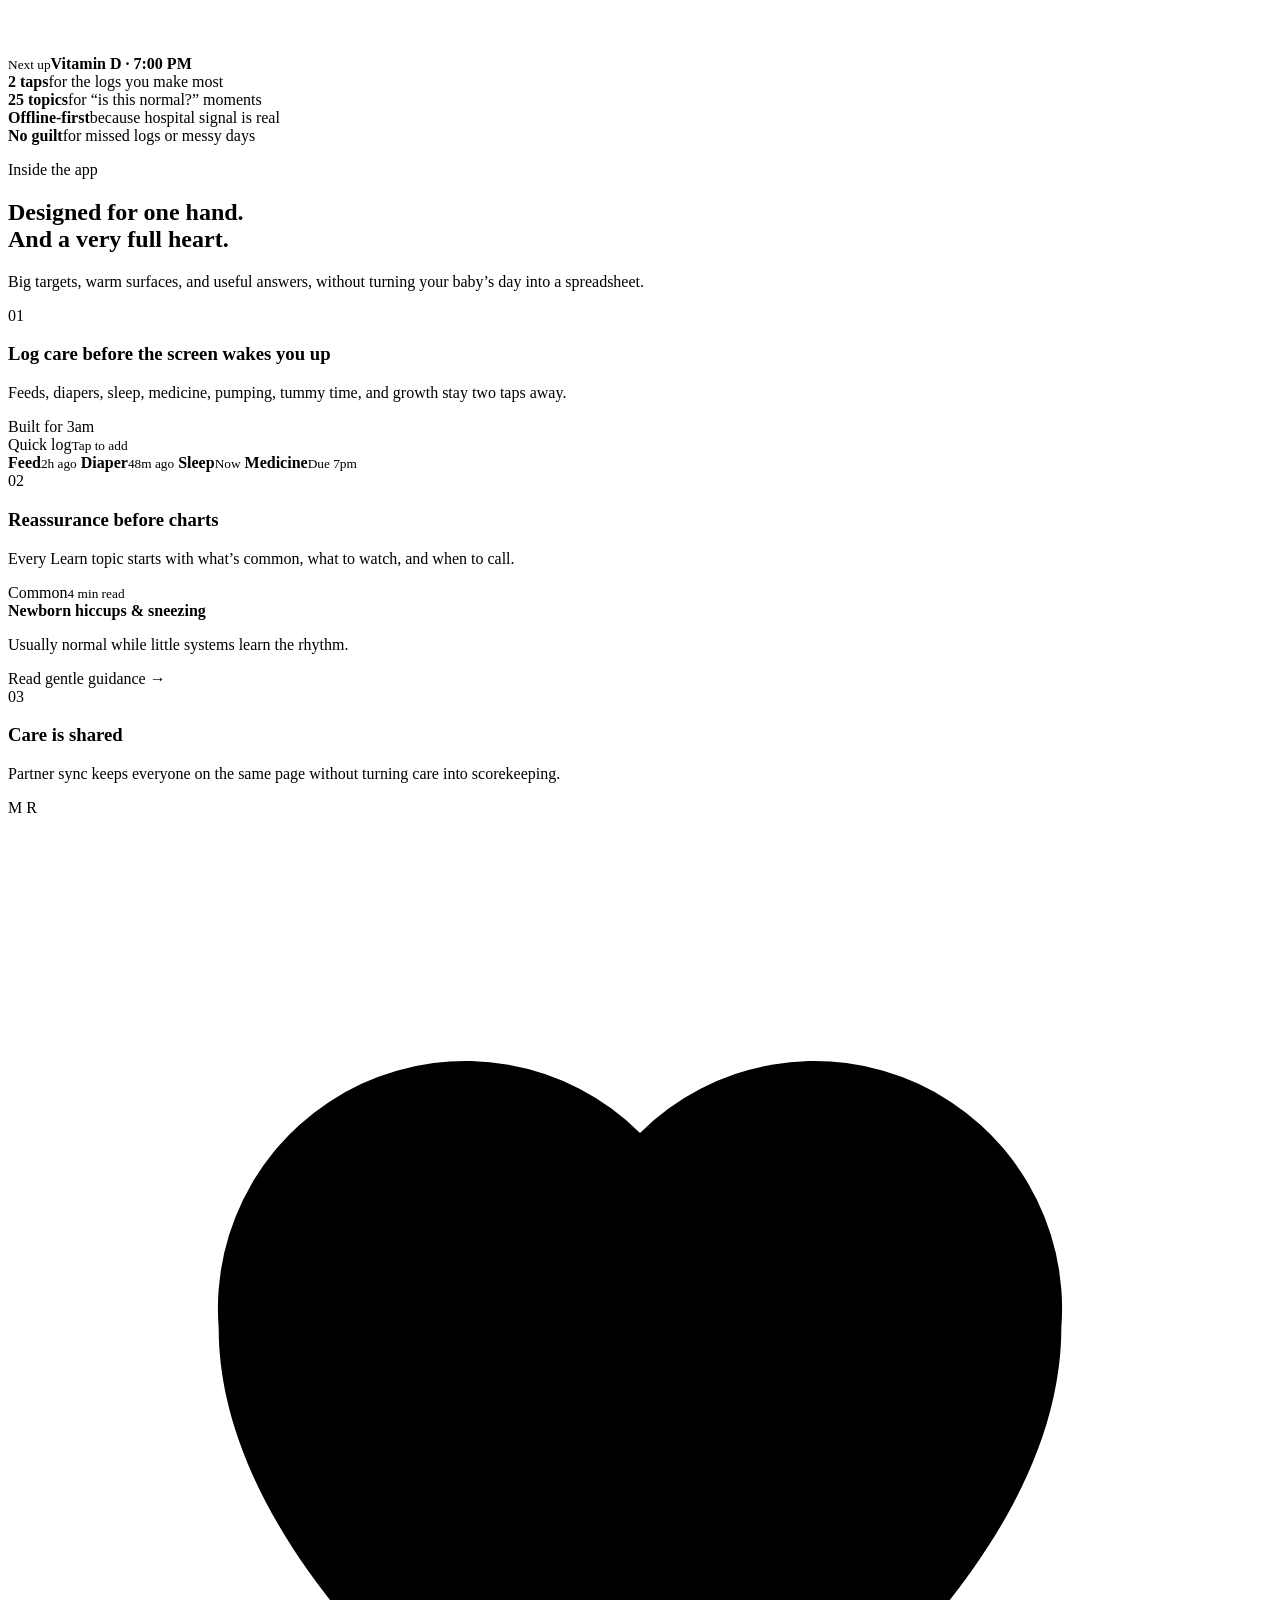
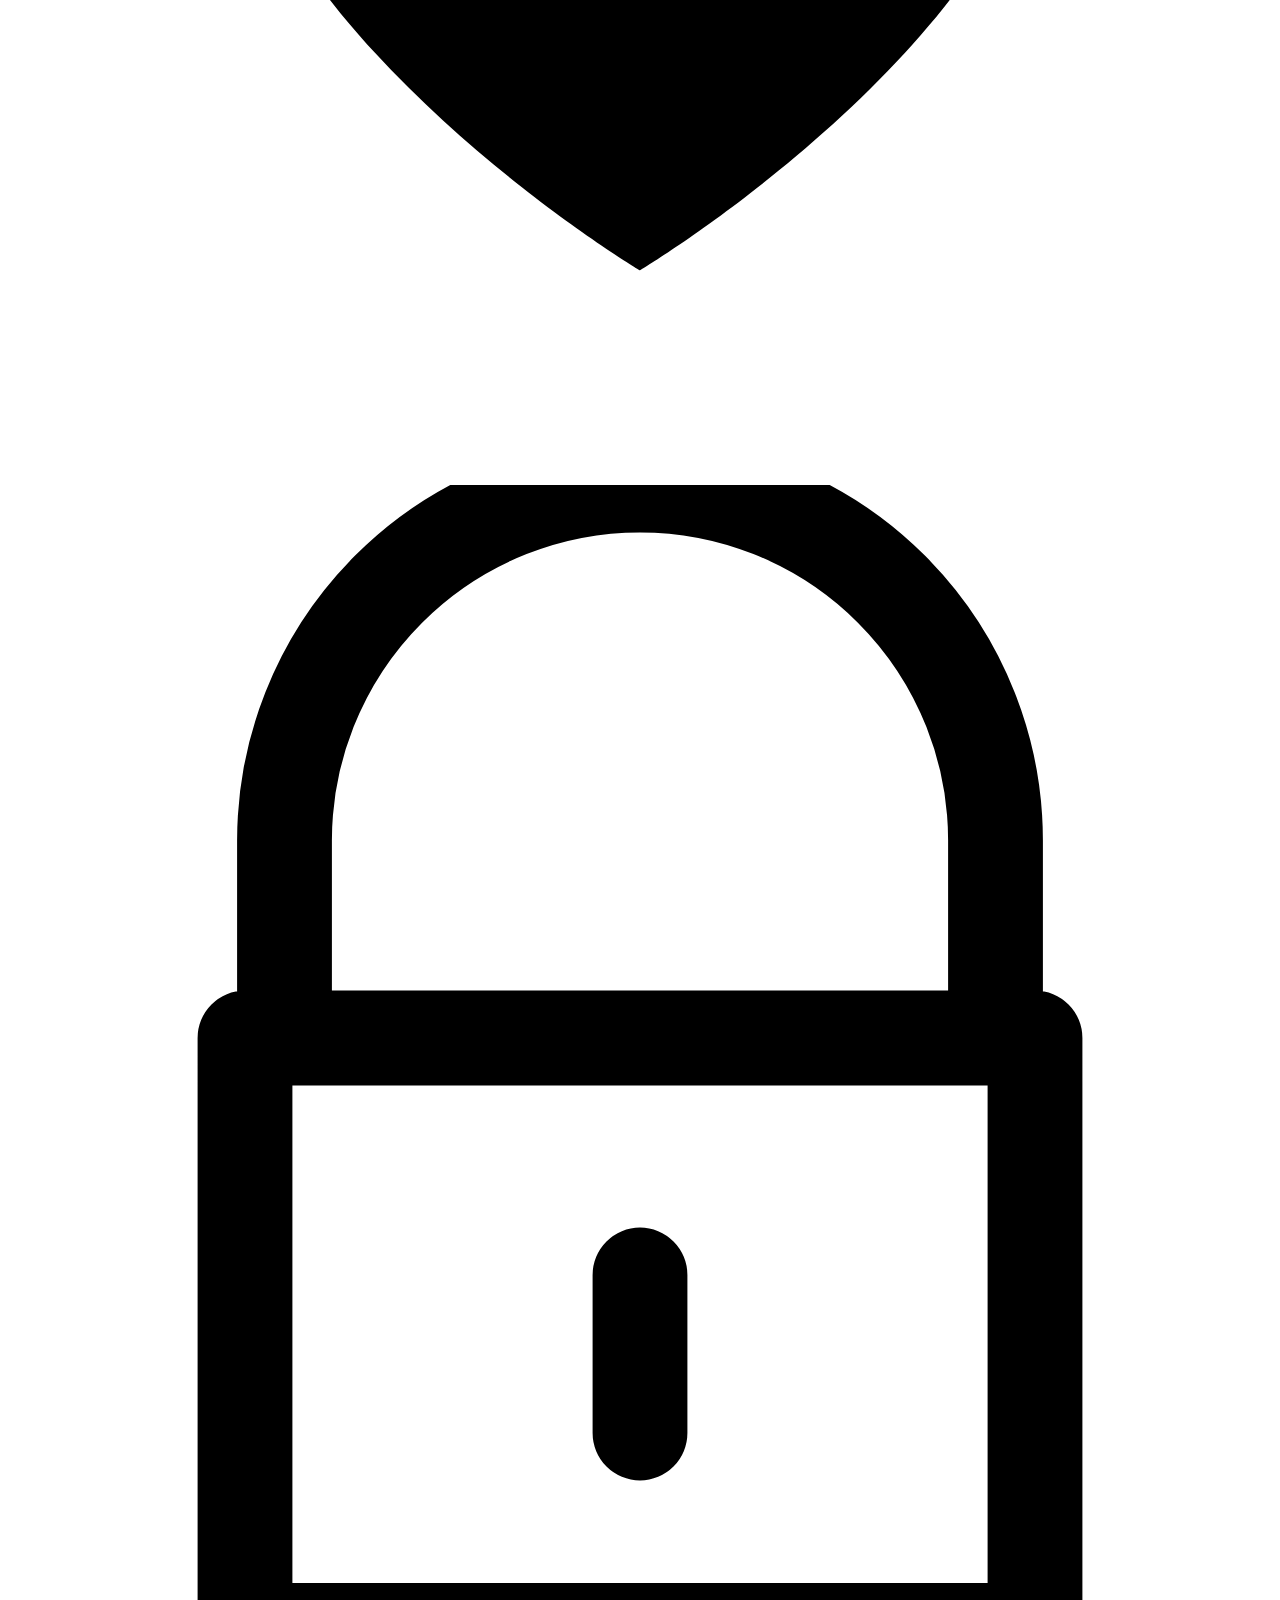
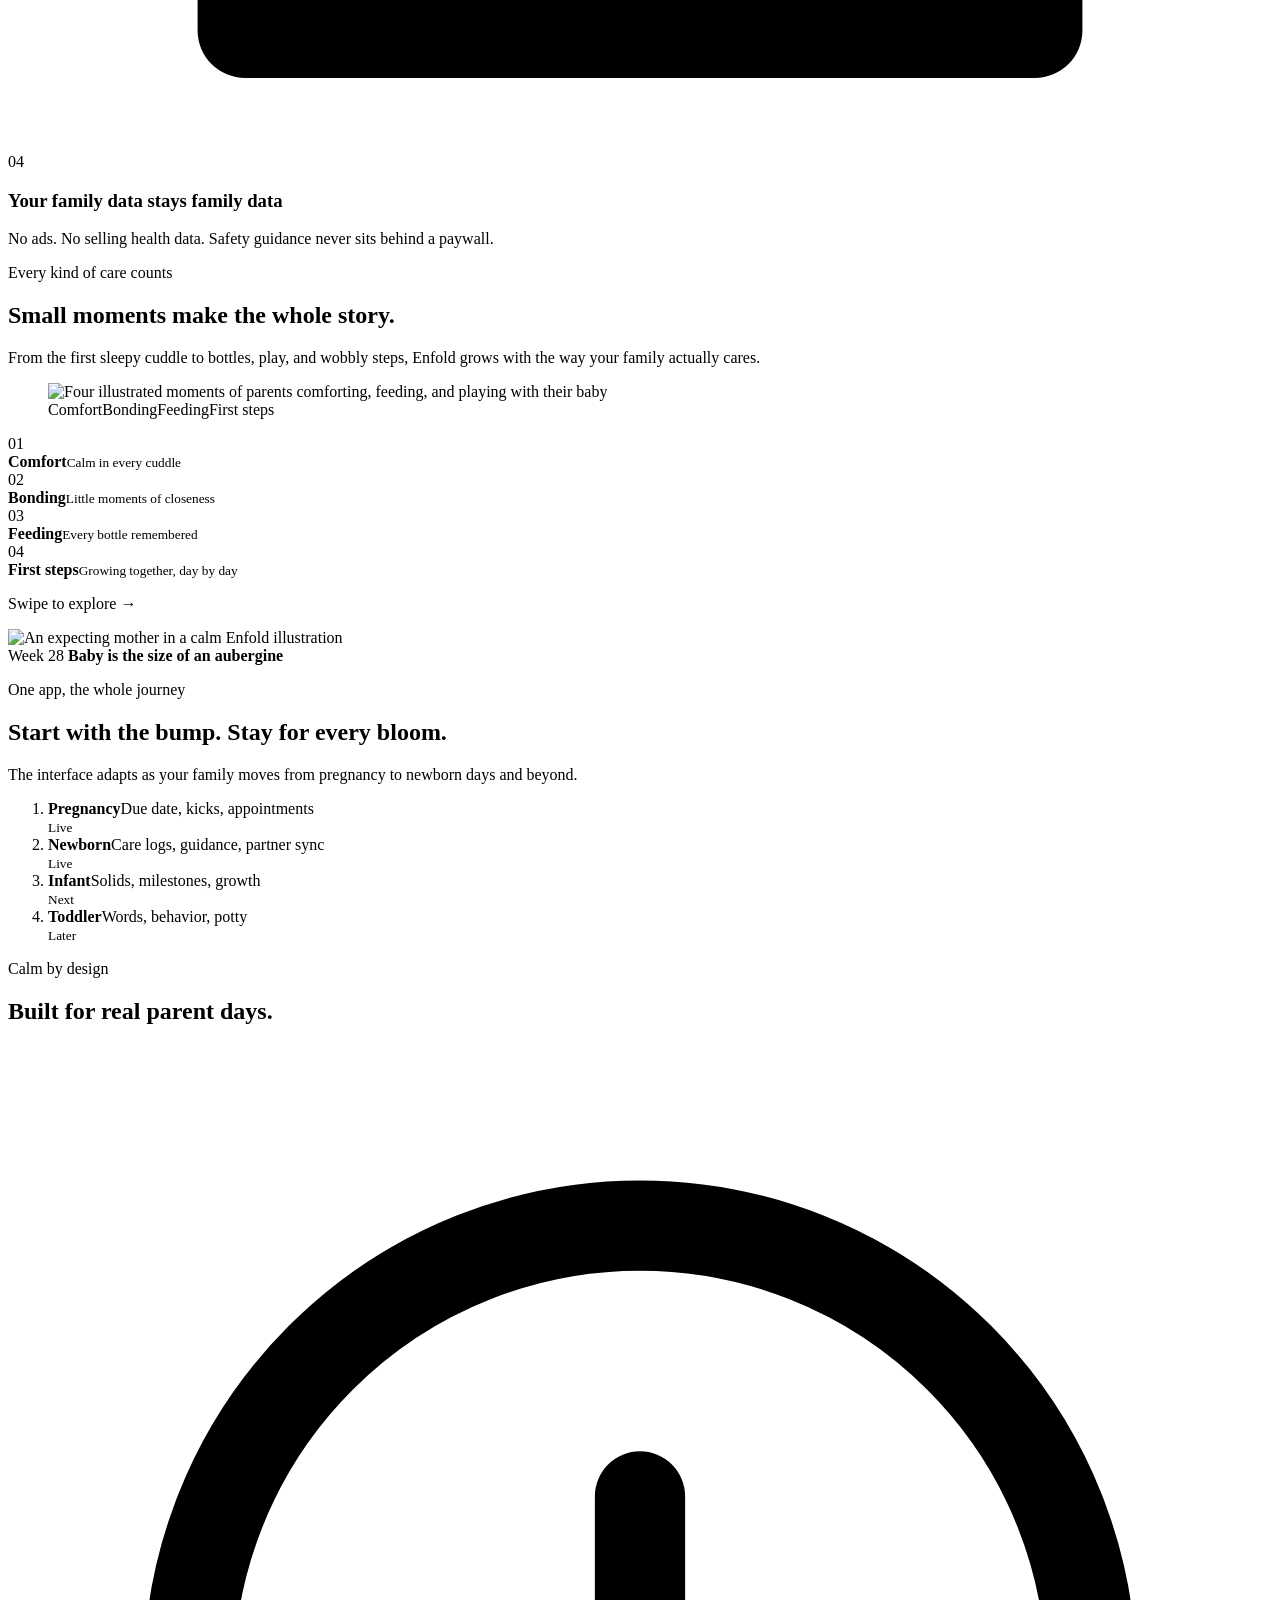
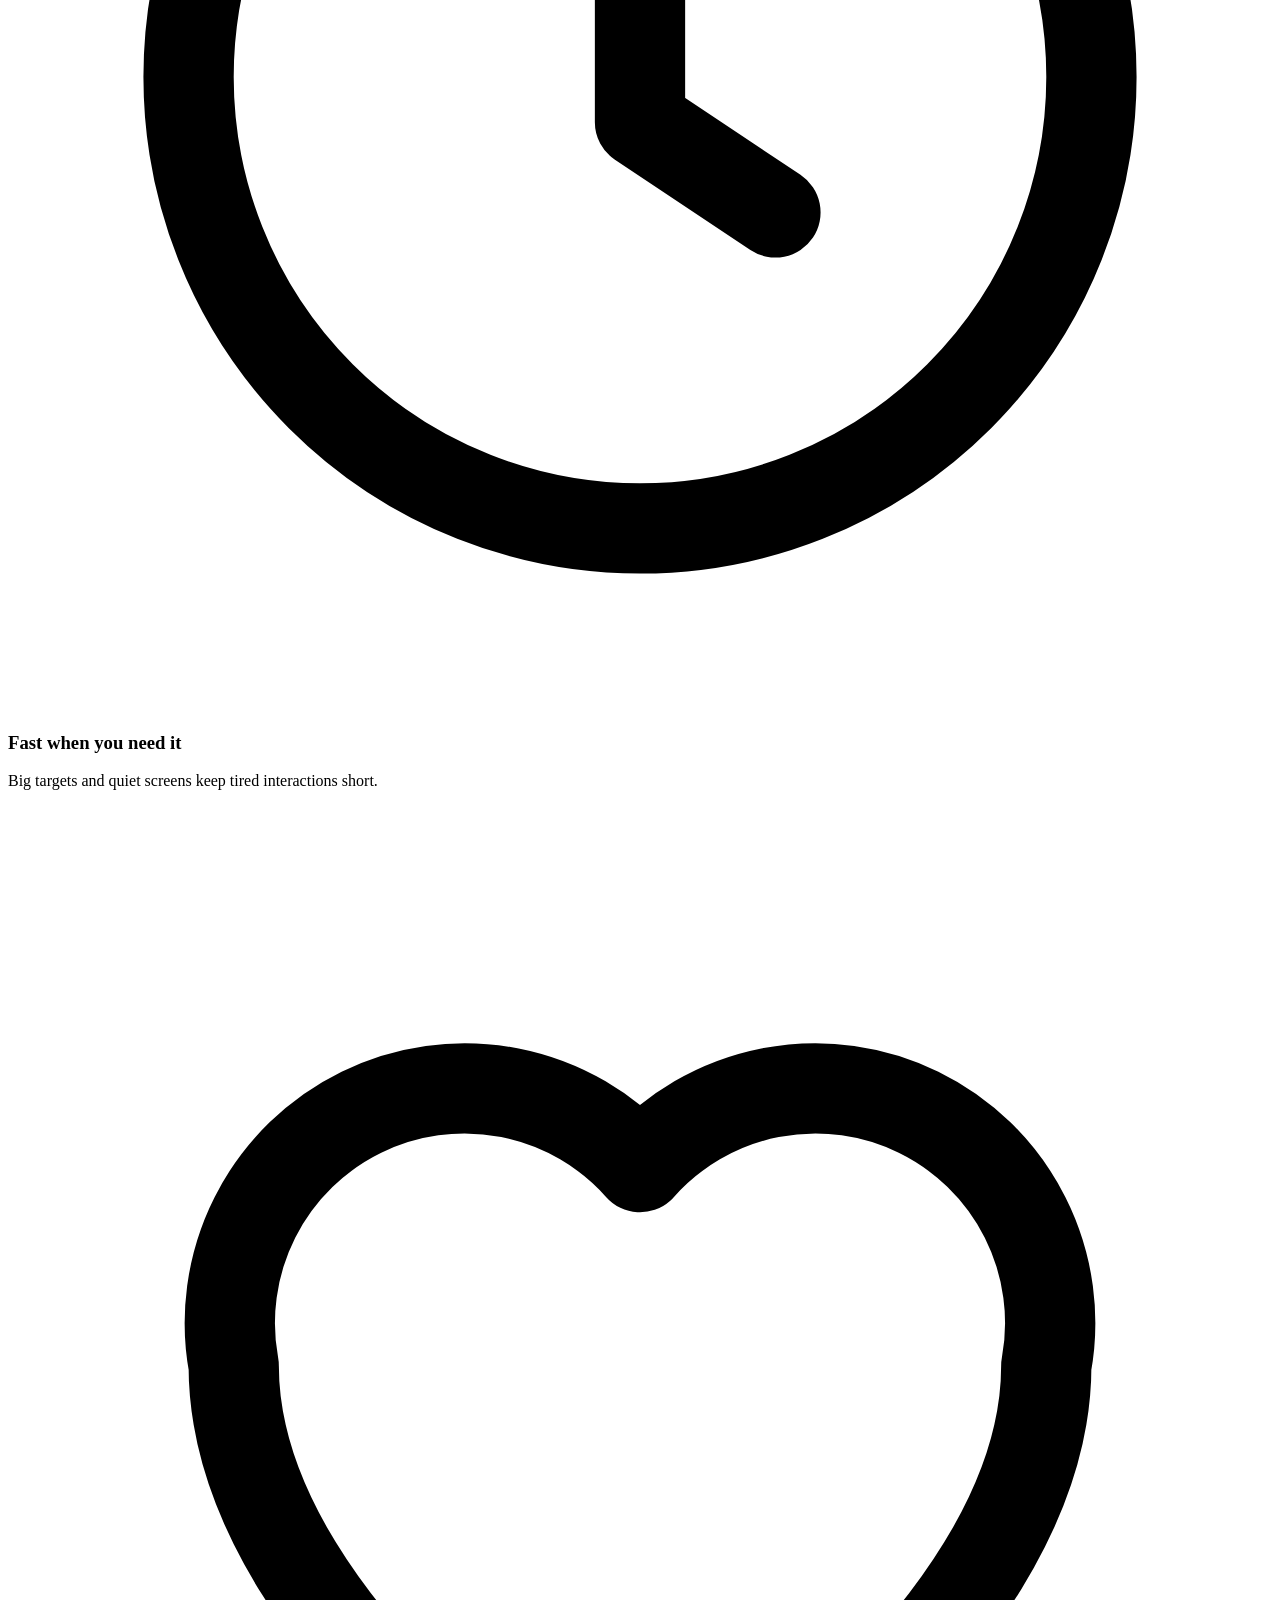
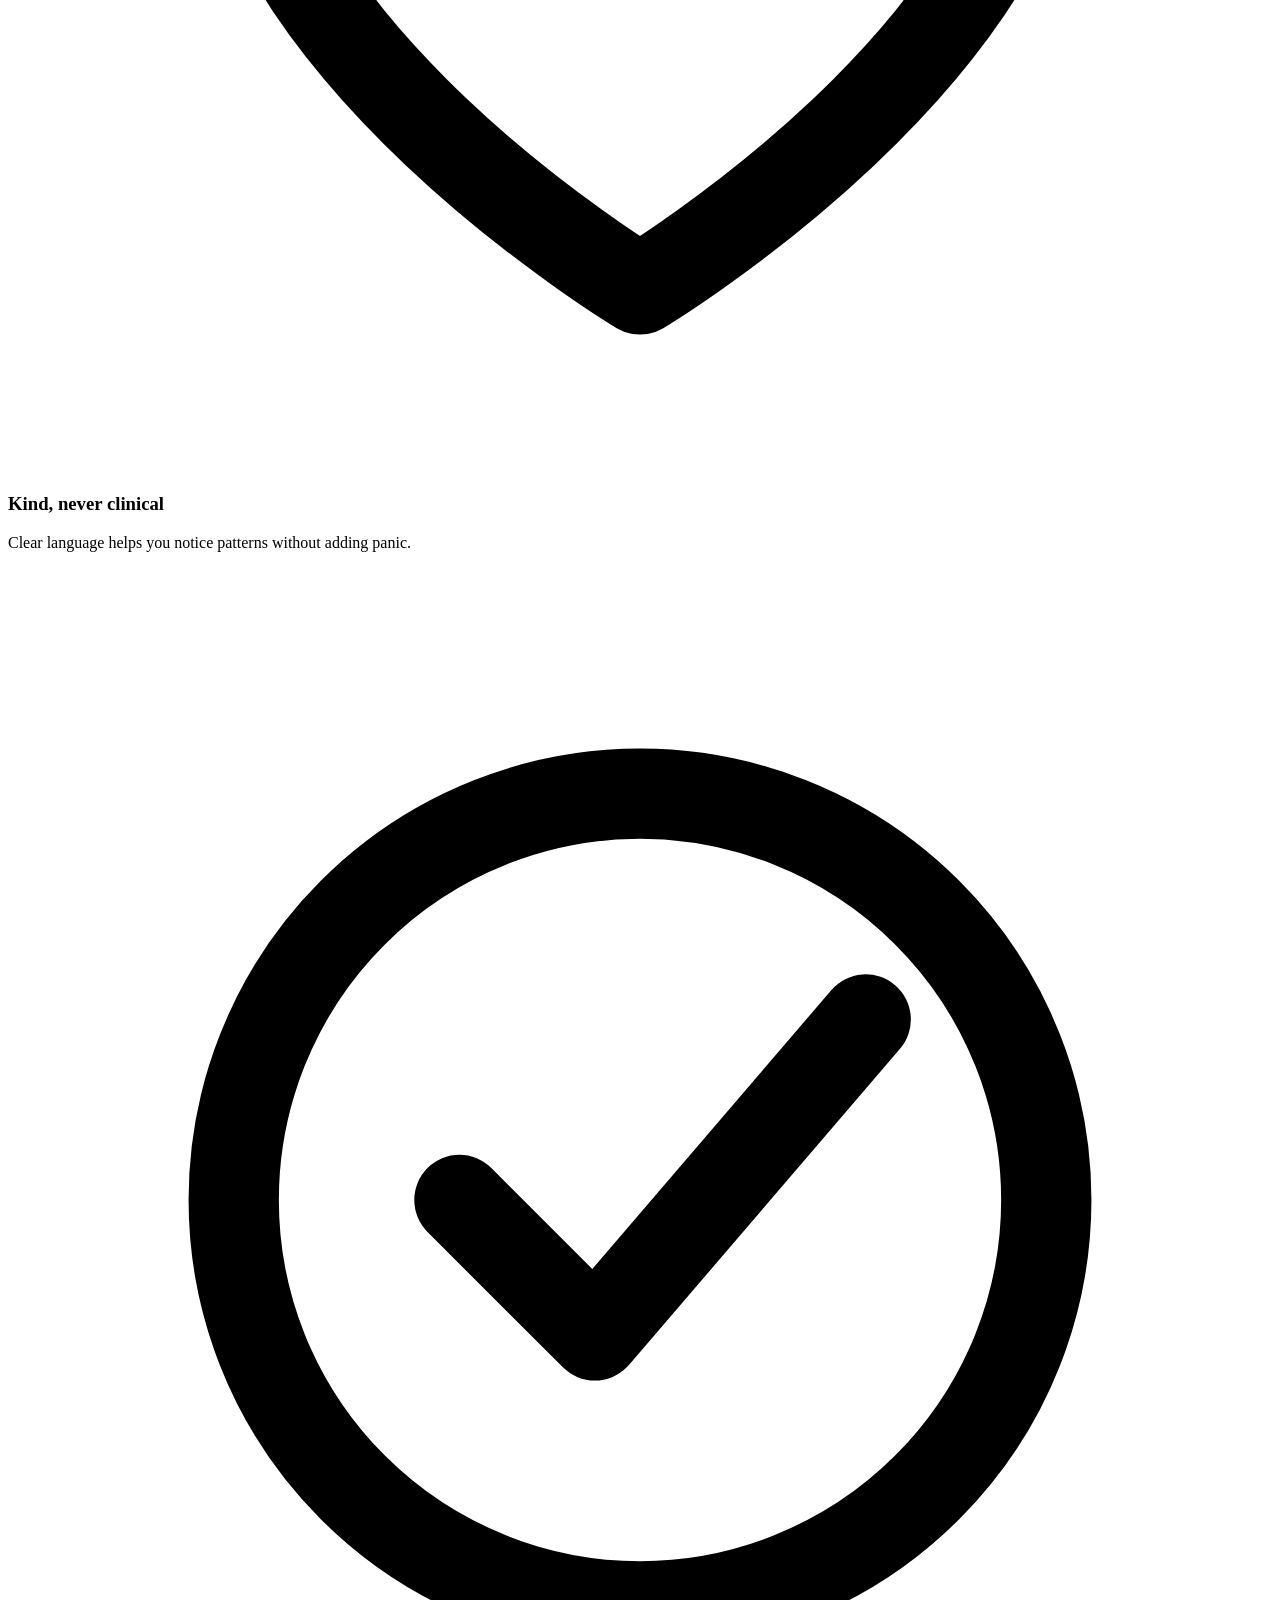
==== commit c66127e4: "Landing: account deletion page, footer imprint, real 404s; nightly DB backups - /delete-account/ wit" ====
--- a/landing/public/index.html
+++ b/landing/public/index.html
@@ -3,37 +3,40 @@
   <head>
     <meta charset="utf-8" />
     <meta name="viewport" content="width=device-width, initial-scale=1" />
-    <title>BloomDue · Calm baby care, from bump to toddler</title>
+    <title>Enfold · Calm baby care, from bump to toddler</title>
     <meta
       name="description"
-      content="BloomDue is a calm, private parent app for logging feeds, diapers, sleep, growth, and pregnancy moments — with clear guidance for the questions that arrive at 3am."
+      content="Enfold is a calm, private parent app for logging feeds, diapers, sleep, growth, and pregnancy moments, with clear guidance for the questions that arrive at 3am."
     />
     <meta name="robots" content="index,follow,max-image-preview:large" />
     <meta name="theme-color" content="#faf7f2" />
     <meta name="color-scheme" content="light" />
-    <meta name="application-name" content="BloomDue" />
-    <meta name="apple-mobile-web-app-title" content="BloomDue" />
-    <link rel="canonical" href="https://bloomdue.baby/" />
-    <link rel="icon" href="/favicon.svg" type="image/svg+xml" />
+    <meta name="application-name" content="Enfold" />
+    <meta name="apple-mobile-web-app-title" content="Enfold" />
+    <link rel="canonical" href="https://enfold.baby/" />
+    <link rel="icon" href="/favicon.png?v=20260902-brand" type="image/png" sizes="32x32" />
+    <link rel="icon" href="/favicon.svg?v=20260902-brand" type="image/svg+xml" />
+    <link rel="apple-touch-icon" href="/apple-touch-icon.png?v=20260902-brand" sizes="180x180" />
     <link rel="manifest" href="/site.webmanifest" />
     <meta property="og:type" content="website" />
-    <meta property="og:site_name" content="BloomDue" />
-    <meta property="og:title" content="BloomDue · Calm baby care, from bump to toddler" />
+    <meta property="og:site_name" content="Enfold" />
+    <meta property="og:title" content="Enfold · Calm baby care, from bump to toddler" />
     <meta
       property="og:description"
-      content="Two-tap care logging, pregnancy tools, partner sync, and calm guidance for real parent days. Private beta on Android."
+      content="Two-tap care logging, pregnancy tools, partner sync, and calm guidance for real parent days. Google Play soon, iOS shortly after."
     />
-    <meta property="og:url" content="https://bloomdue.baby/" />
-    <meta property="og:image" content="https://bloomdue.baby/og-image.svg?v=20260717" />
+    <meta property="og:url" content="https://enfold.baby/" />
+    <meta property="og:image" content="https://enfold.baby/og-image.jpg?v=20260902-brand" />
+    <meta property="og:image:type" content="image/jpeg" />
     <meta property="og:image:width" content="1200" />
     <meta property="og:image:height" content="630" />
     <meta name="twitter:card" content="summary_large_image" />
-    <meta name="twitter:title" content="BloomDue · Calm baby care, from bump to toddler" />
+    <meta name="twitter:title" content="Enfold · Calm baby care, from bump to toddler" />
     <meta
       name="twitter:description"
       content="Calm care logging and clear guidance for the questions that arrive at 3am."
     />
-    <meta name="twitter:image" content="https://bloomdue.baby/og-image.svg?v=20260717" />
+    <meta name="twitter:image" content="https://enfold.baby/og-image.jpg?v=20260902-brand" />
     <link
       rel="preload"
       href="/fonts/Nunito-Regular.ttf"
@@ -49,13 +52,13 @@
       crossorigin
     />
     <link rel="preload" href="/images/family-care-hero.webp" as="image" type="image/webp" />
-    <link rel="stylesheet" href="/styles.css?v=20260810-open" />
+    <link rel="stylesheet" href="/styles.css?v=20260902-brand" />
     <script type="application/ld+json">
       {
         "@context": "https://schema.org",
         "@type": "SoftwareApplication",
-        "name": "BloomDue",
-        "url": "https://bloomdue.baby/",
+        "name": "Enfold",
+        "url": "https://enfold.baby/",
         "applicationCategory": "HealthApplication",
         "operatingSystem": "Android, iOS",
         "offers": {
@@ -63,7 +66,7 @@
           "price": "0",
           "priceCurrency": "USD"
         },
-        "description": "A free, calm parent app for care logging, pregnancy tools, partner sync, and educational guidance. Private beta.",
+        "description": "A free, calm parent app for care logging, pregnancy tools, partner sync, and educational guidance. Launching soon on Google Play, then iOS shortly after.",
         "softwareVersion": "0.1.0"
       }
     </script>
@@ -72,52 +75,40 @@
     <a class="skip-link" href="#main">Skip to content</a>
 
     <header class="site-header">
-      <a class="brand" href="/" aria-label="BloomDue home">
-        <svg class="brand-mark" viewBox="0 0 32 32" fill="none" aria-hidden="true">
-          <path
-            d="M16 30c0-6-2.6-9.4-7.4-11.2M16 30c0-7 2.4-10.8 7.6-12.6"
-            stroke="currentColor"
-            stroke-width="2"
-            stroke-linecap="round"
-            opacity=".42"
-          />
-          <path
-            d="M16 19c-3 0-5.2-2.2-5.2-5 0-1.8 1-3.4 2.6-4.3C12.3 6.6 14 5 16 5s3.7 1.6 2.6 4.7c1.6.9 2.6 2.5 2.6 4.3 0 2.8-2.2 5-5.2 5Z"
-            fill="currentColor"
-          />
-          <circle cx="16" cy="13.5" r="2.4" fill="var(--cream)" />
-        </svg>
-        <span class="brand-name">BloomDue</span>
+      <a class="brand" href="/" aria-label="Enfold home">
+        <img class="brand-mark" src="/images/enfold-mark.png?v=20260902-brand" width="32" height="32" alt="" />
+        <span class="brand-name">Enfold</span>
       </a>
 
       <nav class="header-nav" aria-label="Site navigation">
         <a href="#features">Inside the app</a>
         <a href="/roadmap/">Roadmap</a>
         <a href="/open/">Open</a>
+        <a href="/support/">Support</a>
       </nav>
 
-      <a class="button button-small button-primary header-cta" href="#join-beta">Join the beta</a>
+      <a class="button button-small button-primary header-cta" href="#notify">Notify me</a>
     </header>
 
     <main id="main">
       <section class="hero section-shell">
         <div class="hero-copy">
-          <p class="eyebrow"><span class="eyebrow-dot"></span>Private beta · free · no ads</p>
+          <p class="eyebrow"><span class="eyebrow-dot"></span>Free · no ads · Google Play soon · iOS shortly after</p>
           <h1>Baby care that feels <em>calm.</em></h1>
           <p class="lede">
-            Keep feeds, sleep, diapers, growth, and pregnancy moments in one gentle place — then
+            Keep feeds, sleep, diapers, growth, and pregnancy moments in one gentle place, then
             get clear guidance when you wonder, “is this normal?”
           </p>
           <div class="hero-actions">
-            <a class="button button-primary" href="#join-beta"
-              >Request beta access
+            <a class="button button-primary" href="#notify"
+              >Notify me
               <svg viewBox="0 0 20 20" aria-hidden="true">
                 <path d="m7 4 6 6-6 6" fill="none" stroke="currentColor" stroke-width="2" stroke-linecap="round" stroke-linejoin="round" />
               </svg>
             </a>
             <a class="button button-secondary" href="#features">See what’s inside</a>
           </div>
-          <ul class="hero-reassurance" aria-label="BloomDue promises">
+          <ul class="hero-reassurance" aria-label="Enfold promises">
             <li>
               <svg viewBox="0 0 20 20" aria-hidden="true"><path d="m5 10 3 3 7-7" fill="none" stroke="currentColor" stroke-width="2" stroke-linecap="round" stroke-linejoin="round" /></svg>
               Works offline
@@ -133,7 +124,7 @@
           </ul>
         </div>
 
-        <div class="hero-stage" aria-label="BloomDue app preview">
+        <div class="hero-stage" aria-label="Enfold app preview">
           <div class="hero-art-card">
             <img
               src="/images/family-care-hero.webp"
@@ -184,7 +175,7 @@
         </div>
       </section>
 
-      <section class="trust-strip" aria-label="BloomDue highlights">
+      <section class="trust-strip" aria-label="Enfold highlights">
         <div class="section-shell trust-grid">
           <div><strong>2 taps</strong><span>for the logs you make most</span></div>
           <div><strong>25 topics</strong><span>for “is this normal?” moments</span></div>
@@ -198,7 +189,7 @@
           <p class="eyebrow">Inside the app</p>
           <h2>Designed for one hand.<br />And a very full heart.</h2>
           <p>
-            Big targets, warm surfaces, and useful answers — without turning your baby’s day into
+            Big targets, warm surfaces, and useful answers, without turning your baby’s day into
             a spreadsheet.
           </p>
         </div>
@@ -267,7 +258,7 @@
               <h2>Small moments make the whole story.</h2>
             </div>
             <p>
-              From the first sleepy cuddle to bottles, play, and wobbly steps, BloomDue grows with
+              From the first sleepy cuddle to bottles, play, and wobbly steps, Enfold grows with
               the way your family actually cares.
             </p>
           </div>
@@ -349,7 +340,7 @@
             width="720"
             height="857"
             loading="lazy"
-            alt="An expecting mother in a calm BloomDue illustration"
+            alt="An expecting mother in a calm Enfold illustration"
           />
           <div class="journey-badge">
             <span>Week 28</span>
@@ -367,12 +358,12 @@
             <li class="journey-item journey-item--active">
               <span class="journey-dot"></span>
               <div><strong>Pregnancy</strong><span>Due date, kicks, appointments</span></div>
-              <small>In beta</small>
+              <small>Live</small>
             </li>
             <li class="journey-item journey-item--active">
               <span class="journey-dot"></span>
               <div><strong>Newborn</strong><span>Care logs, guidance, partner sync</span></div>
-              <small>In beta</small>
+              <small>Live</small>
             </li>
             <li class="journey-item">
               <span class="journey-dot"></span>
@@ -431,29 +422,31 @@
               sign-up, free, and editable anytime.
             </p>
           </div>
-          <a class="button button-cream" href="https://due.bloomdue.baby">
+          <a class="button button-cream" href="https://due.enfold.baby">
             Open due countdown
             <svg viewBox="0 0 20 20" aria-hidden="true"><path d="m7 4 6 6-6 6" fill="none" stroke="currentColor" stroke-width="2" stroke-linecap="round" stroke-linejoin="round" /></svg>
           </a>
         </div>
       </section>
 
-      <section id="join-beta" class="final-cta section-shell section-space" aria-labelledby="join-beta-title">
+      <div id="join-beta"></div>
+      <section id="notify" class="final-cta section-shell section-space" aria-labelledby="notify-title">
         <div class="final-cta-inner">
           <span class="final-flower final-flower--one" aria-hidden="true"></span>
           <span class="final-flower final-flower--two" aria-hidden="true"></span>
-          <p class="eyebrow">Come grow with us</p>
-          <h2 id="join-beta-title">A calmer care rhythm starts here.</h2>
+          <p class="eyebrow">Coming soon</p>
+          <h2 id="notify-title">A calmer care rhythm starts here.</h2>
           <p>
-            BloomDue is free during private beta. Leave your email and we’ll follow up with access —
-            no ads, no guilt, no complicated setup.
+            Enfold is heading to Google Play shortly, then the App Store right after. Leave your
+            email and we’ll tell you the moment Android is live. iOS follows quickly. No ads, no
+            guilt, no complicated setup.
           </p>
 
           <div id="beta-form-success" class="beta-success" hidden>
             <p class="beta-success-title">You’re on the list 💚</p>
             <p>
-              Thanks — we received your request and sent a short confirmation to your inbox. We’ll
-              be in touch when a beta spot is ready.
+              Thanks, we received your request and sent a short confirmation to your inbox. We’ll
+              email you when Enfold is on Google Play, and again when iOS is live.
             </p>
           </div>
 
@@ -486,8 +479,8 @@
               <label class="beta-field">
                 <span>Platform</span>
                 <select id="beta-platform" name="platform">
-                  <option value="android" selected>Android</option>
-                  <option value="ios">iOS</option>
+                  <option value="android" selected>Android (Google Play)</option>
+                  <option value="ios">iOS (App Store)</option>
                   <option value="both">Both</option>
                 </select>
               </label>
@@ -519,7 +512,7 @@
 
             <div class="beta-form-actions">
               <button class="button button-primary" type="submit" id="beta-submit">
-                Request beta access
+                Notify me at launch
                 <svg viewBox="0 0 20 20" aria-hidden="true">
                   <path
                     d="m7 4 6 6-6 6"
@@ -534,8 +527,8 @@
               <p class="beta-form-note">
                 We’ll email you at the address you provide. See our
                 <a href="/privacy/">Privacy Policy</a>. Prefer mail?
-                <a href="mailto:contact@globinary.io?subject=BloomDue%20beta%20access"
-                  >contact@globinary.io</a
+                <a href="mailto:support@enfold.baby?subject=Enfold%20launch"
+                  >support@enfold.baby</a
                 >
               </p>
             </div>
@@ -547,37 +540,45 @@
     <footer class="site-footer">
       <div class="footer-main section-shell">
         <div class="footer-brand">
-          <a class="brand" href="/" aria-label="BloomDue home">
-            <svg class="brand-mark" viewBox="0 0 32 32" fill="none" aria-hidden="true">
-              <path d="M16 30c0-6-2.6-9.4-7.4-11.2M16 30c0-7 2.4-10.8 7.6-12.6" stroke="currentColor" stroke-width="2" stroke-linecap="round" opacity=".42" />
-              <path d="M16 19c-3 0-5.2-2.2-5.2-5 0-1.8 1-3.4 2.6-4.3C12.3 6.6 14 5 16 5s3.7 1.6 2.6 4.7c1.6.9 2.6 2.5 2.6 4.3 0 2.8-2.2 5-5.2 5Z" fill="currentColor" />
-              <circle cx="16" cy="13.5" r="2.4" fill="var(--cream)" />
-            </svg>
-            <span class="brand-name">BloomDue</span>
+          <a class="brand" href="/" aria-label="Enfold home">
+            <img class="brand-mark" src="/images/enfold-mark.png?v=20260902-brand" width="32" height="32" alt="" />
+            <span class="brand-name">Enfold</span>
           </a>
           <p>Calm baby care, from bump to toddler.</p>
         </div>
         <div class="footer-links">
           <a href="#features">Inside the app</a>
+          <a href="/support/">Support</a>
           <a href="/open/">Open</a>
           <a href="/roadmap/">Roadmap</a>
           <a href="/privacy/">Privacy</a>
           <a href="/terms/">Terms</a>
-          <a href="mailto:contact@globinary.io">Contact</a>
+          <a href="mailto:support@enfold.baby">Contact</a>
         </div>
       </div>
       <div class="footer-bottom section-shell">
         <p class="disclaimer">
-          BloomDue provides general educational information and does not replace professional
+          Enfold provides general educational information and does not replace professional
           medical advice. In an emergency, call your local emergency number.
         </p>
         <p class="footer-meta">
-          <span>© BloomDue</span>
+          <span>© Enfold</span>
           <span aria-hidden="true">·</span>
           <span
             >by <a href="https://x.com/Gl0deanR" target="_blank" rel="noopener noreferrer">Gl0deanR</a>
             @ <a href="https://globinary.io/en" target="_blank" rel="noopener noreferrer">GLOBINARY</a></span
           >
+        </p>
+        <p class="footer-meta footer-imprint">
+          <span>GLOBINARY DEVELOPMENT SYSTEM SRL</span>
+          <span aria-hidden="true">·</span>
+          <span>CUI 46825774</span>
+          <span aria-hidden="true">·</span>
+          <span>J24/1890/2022</span>
+          <span aria-hidden="true">·</span>
+          <span>Baia Mare, Romania</span>
+          <span aria-hidden="true">·</span>
+          <a href="/delete-account/">Delete account</a>
         </p>
       </div>
     </footer>
@@ -589,7 +590,7 @@
           var h = location.hostname;
           var local =
             h === "localhost" || h === "127.0.0.1" || h === "10.0.2.2";
-          if (!local) return "https://api.bloomdue.baby/v1/beta-requests";
+          if (!local) return "https://api.enfold.baby/v1/beta-requests";
           // Served via Caddy :8280 → same-origin /api
           if (location.port === "8280" || location.port === "") {
             return location.origin + "/api/v1/beta-requests";
@@ -666,7 +667,7 @@
               }
               var detail =
                 (result.data && (result.data.detail || result.data.message)) ||
-                "Something went wrong. Please try again or email contact@globinary.io.";
+                "Something went wrong. Please try again or email support@enfold.baby.";
               if (Array.isArray(detail)) {
                 detail = detail
                   .map(function (item) {
@@ -686,7 +687,7 @@
             })
             .catch(function () {
               showError(
-                "Network error. Check your connection, or email contact@globinary.io."
+                "Network error. Check your connection, or email support@enfold.baby."
               );
               submitBtn.disabled = false;
               submitBtn.removeAttribute("aria-busy");
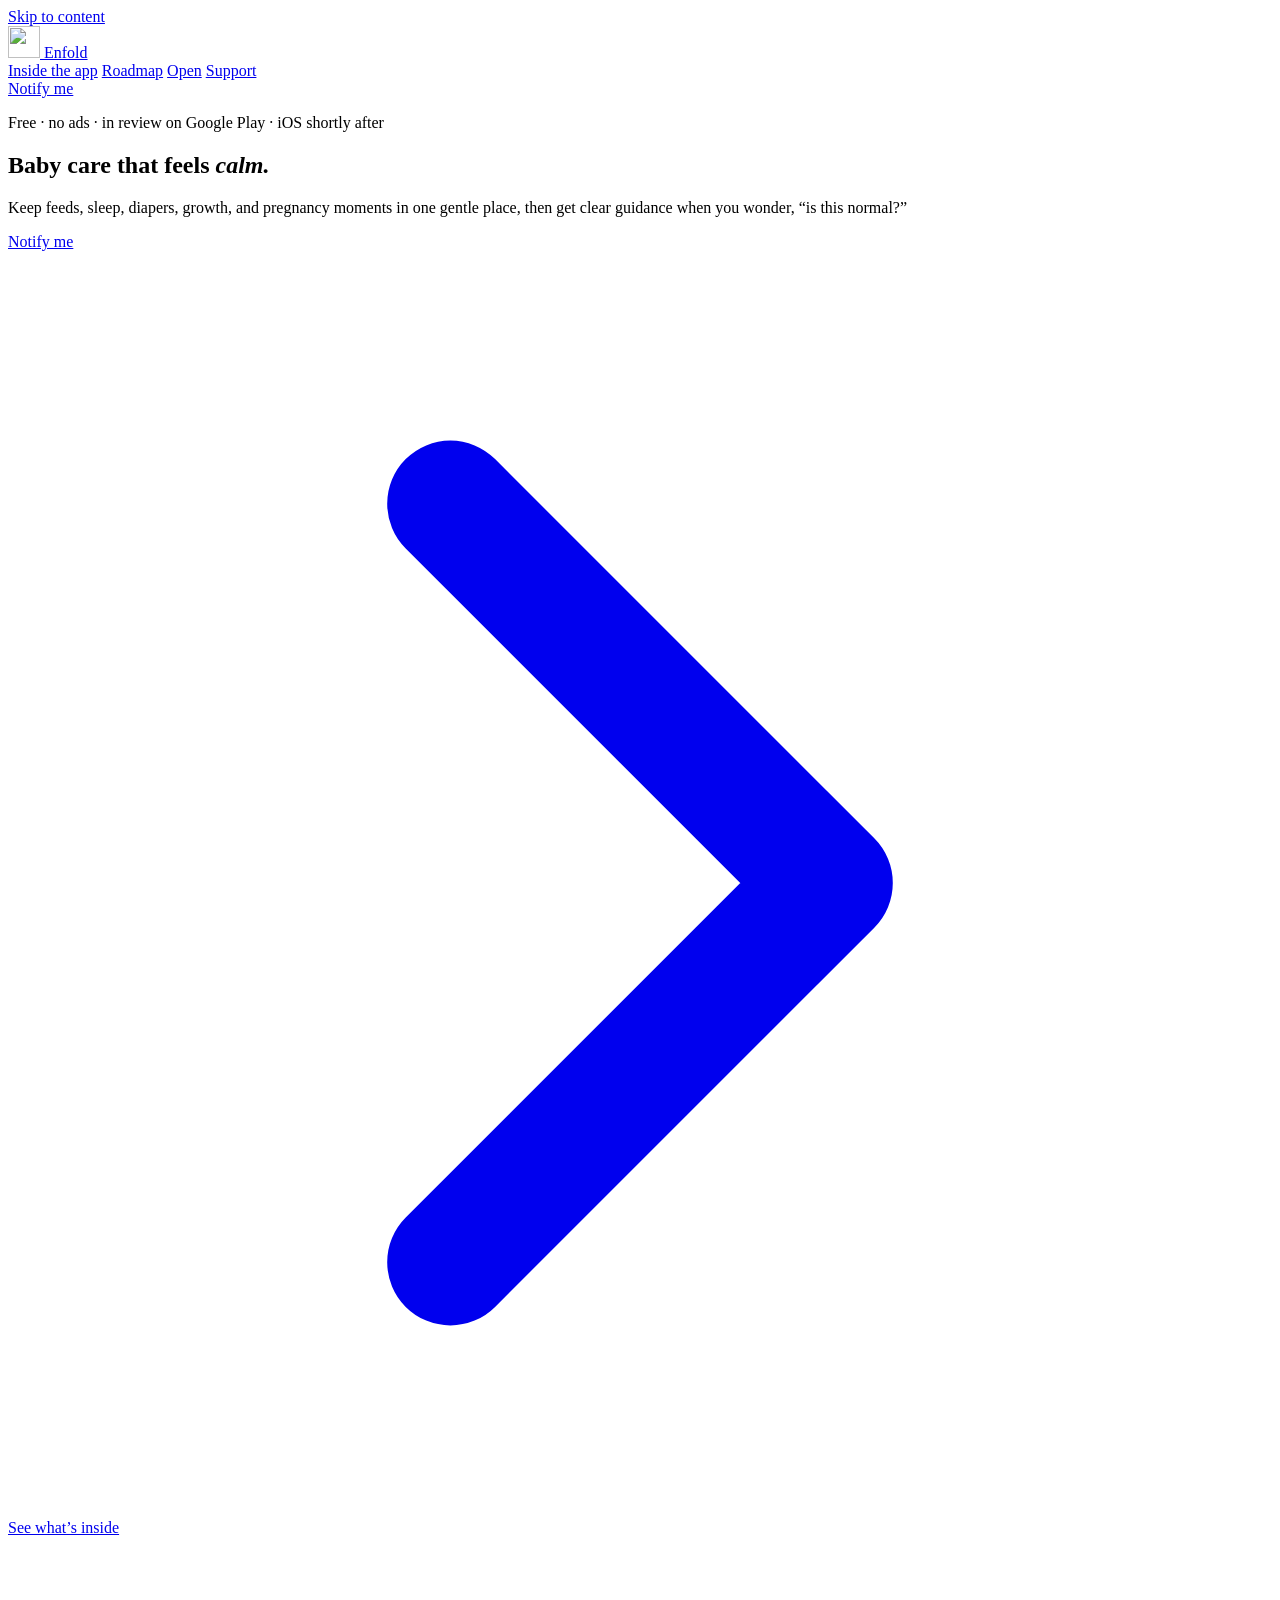
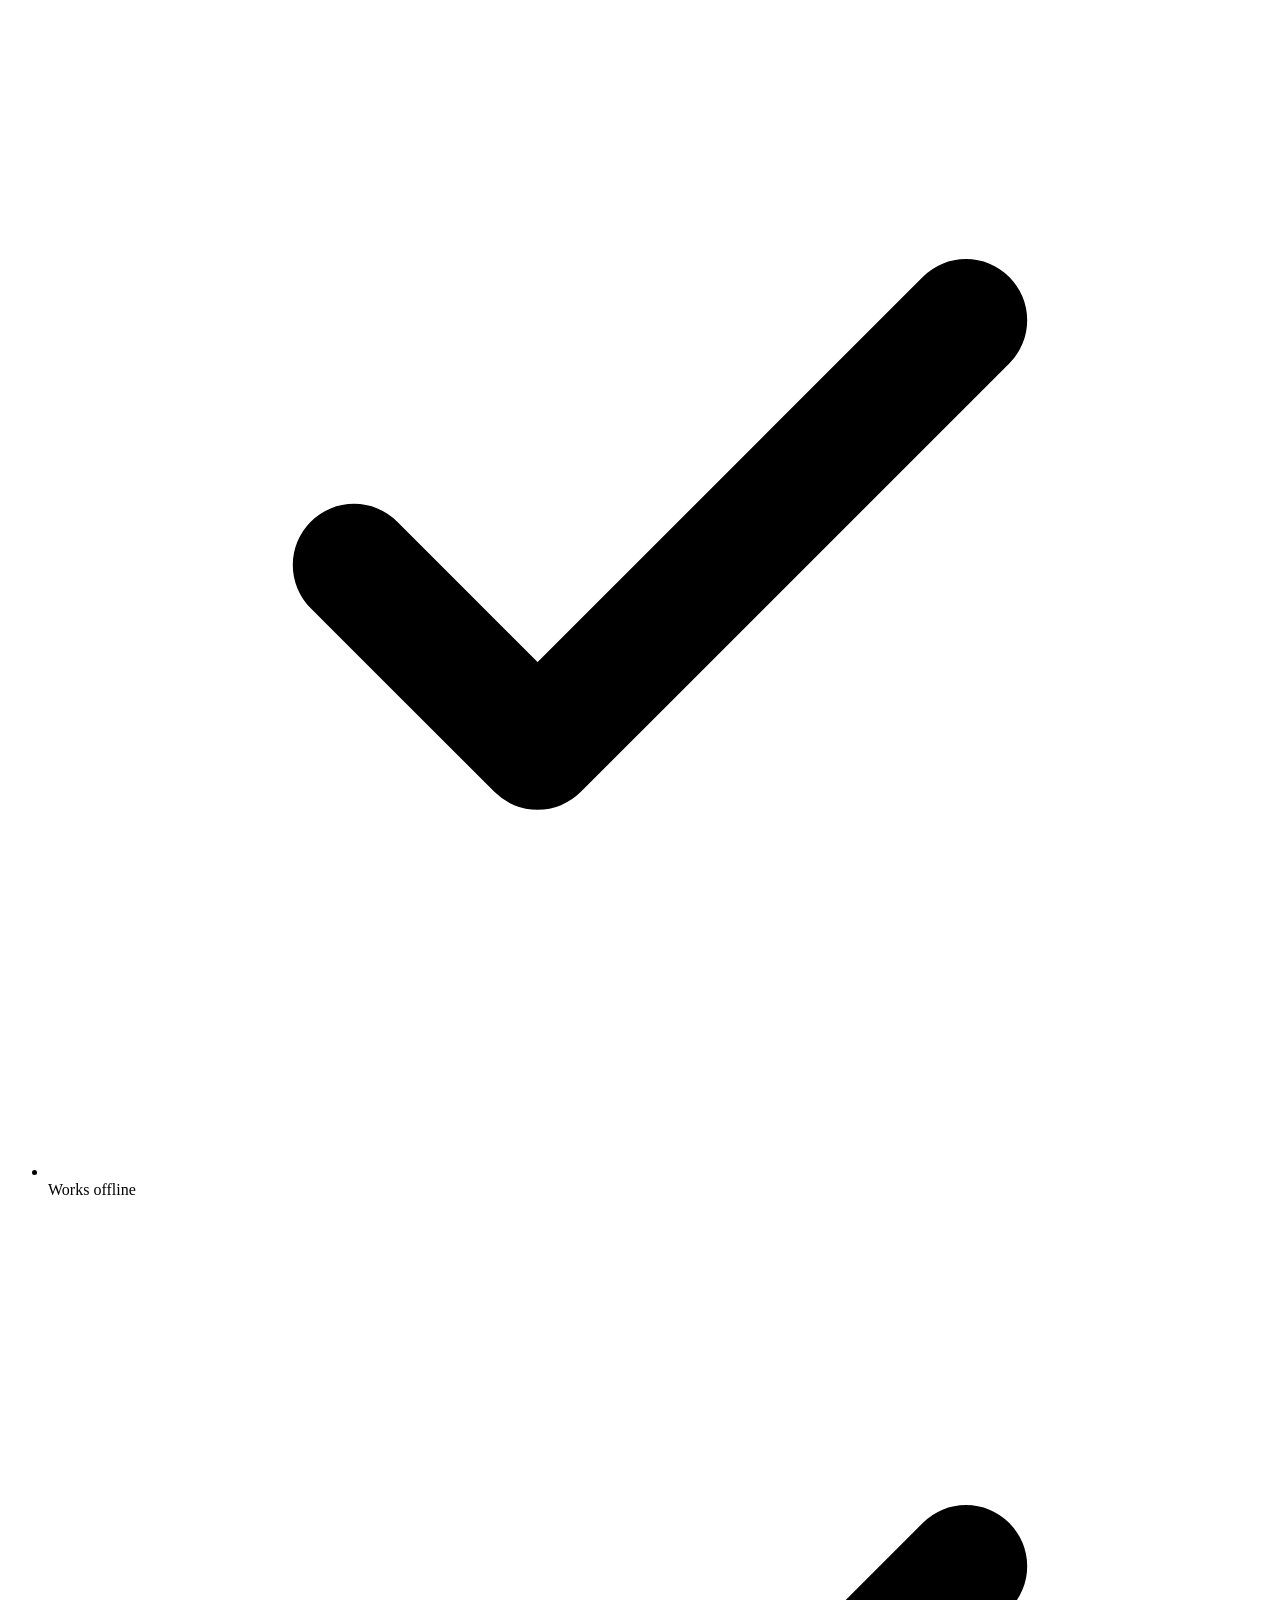
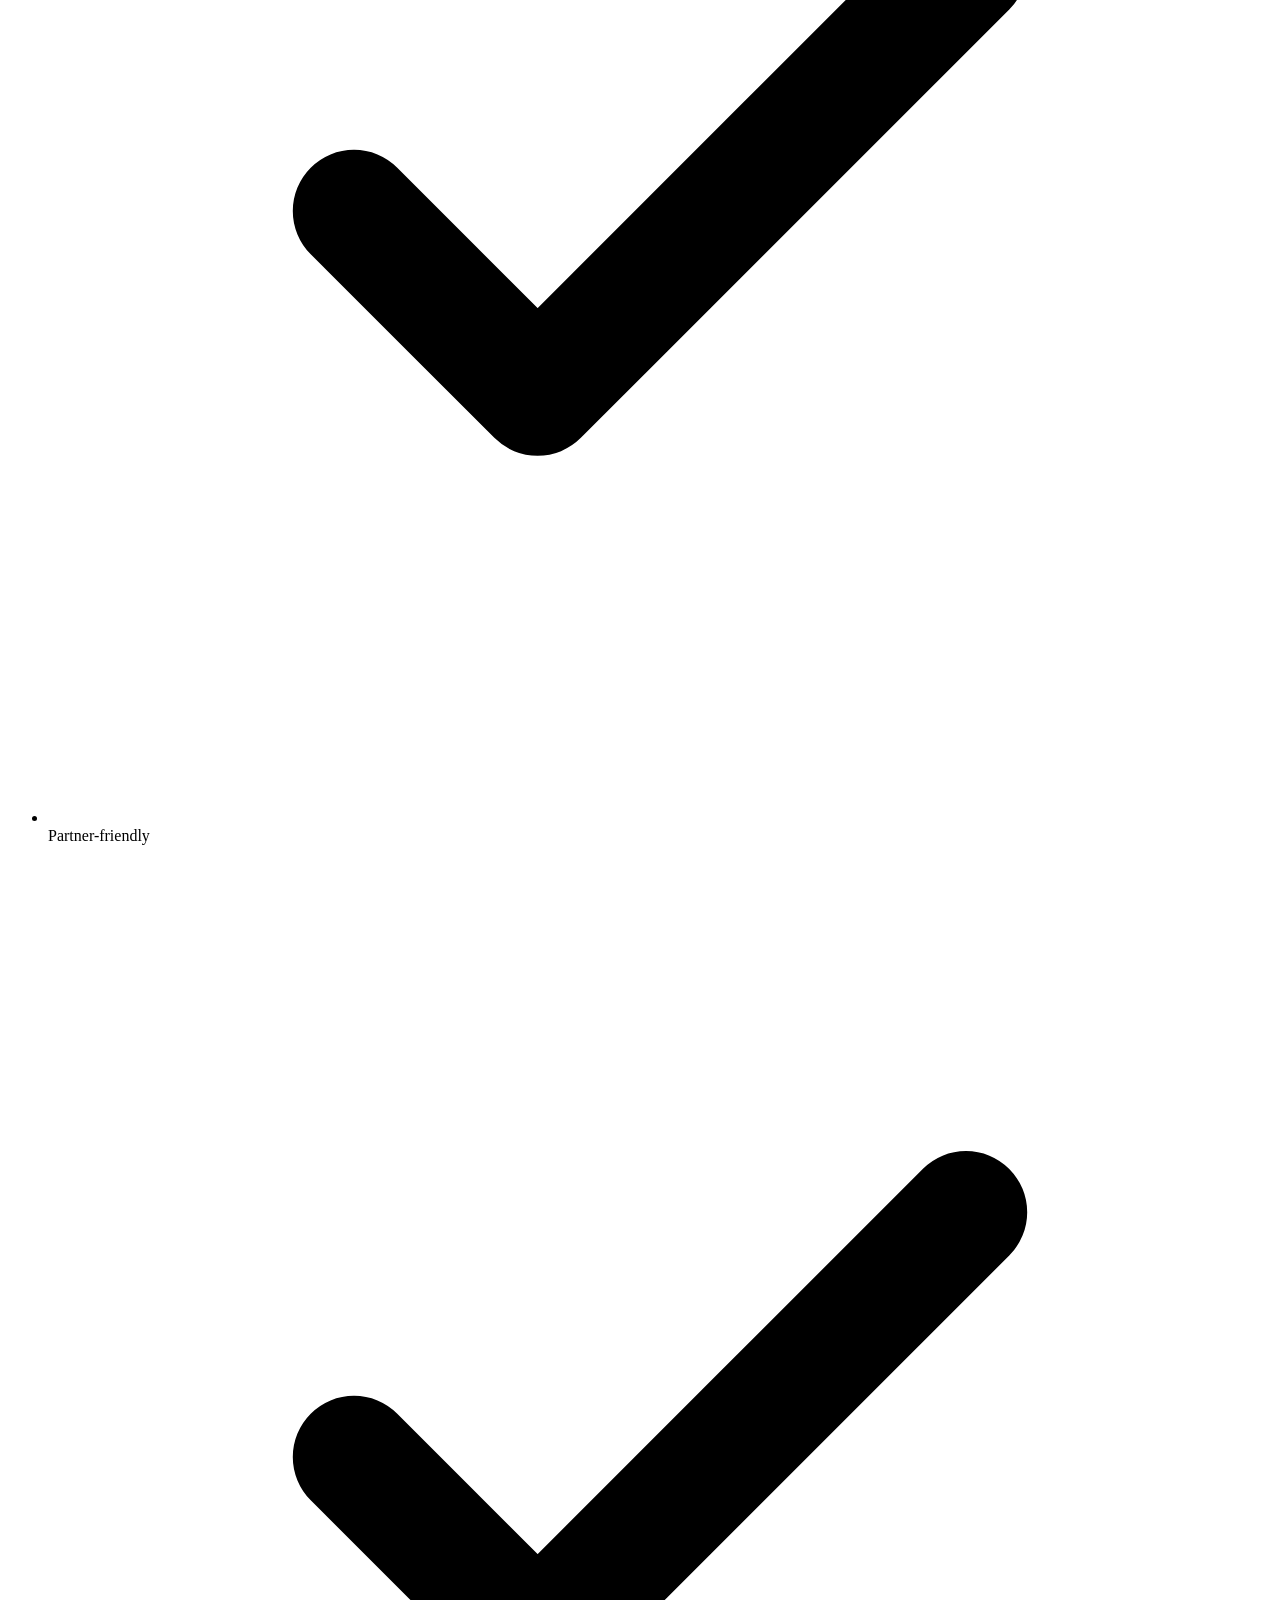
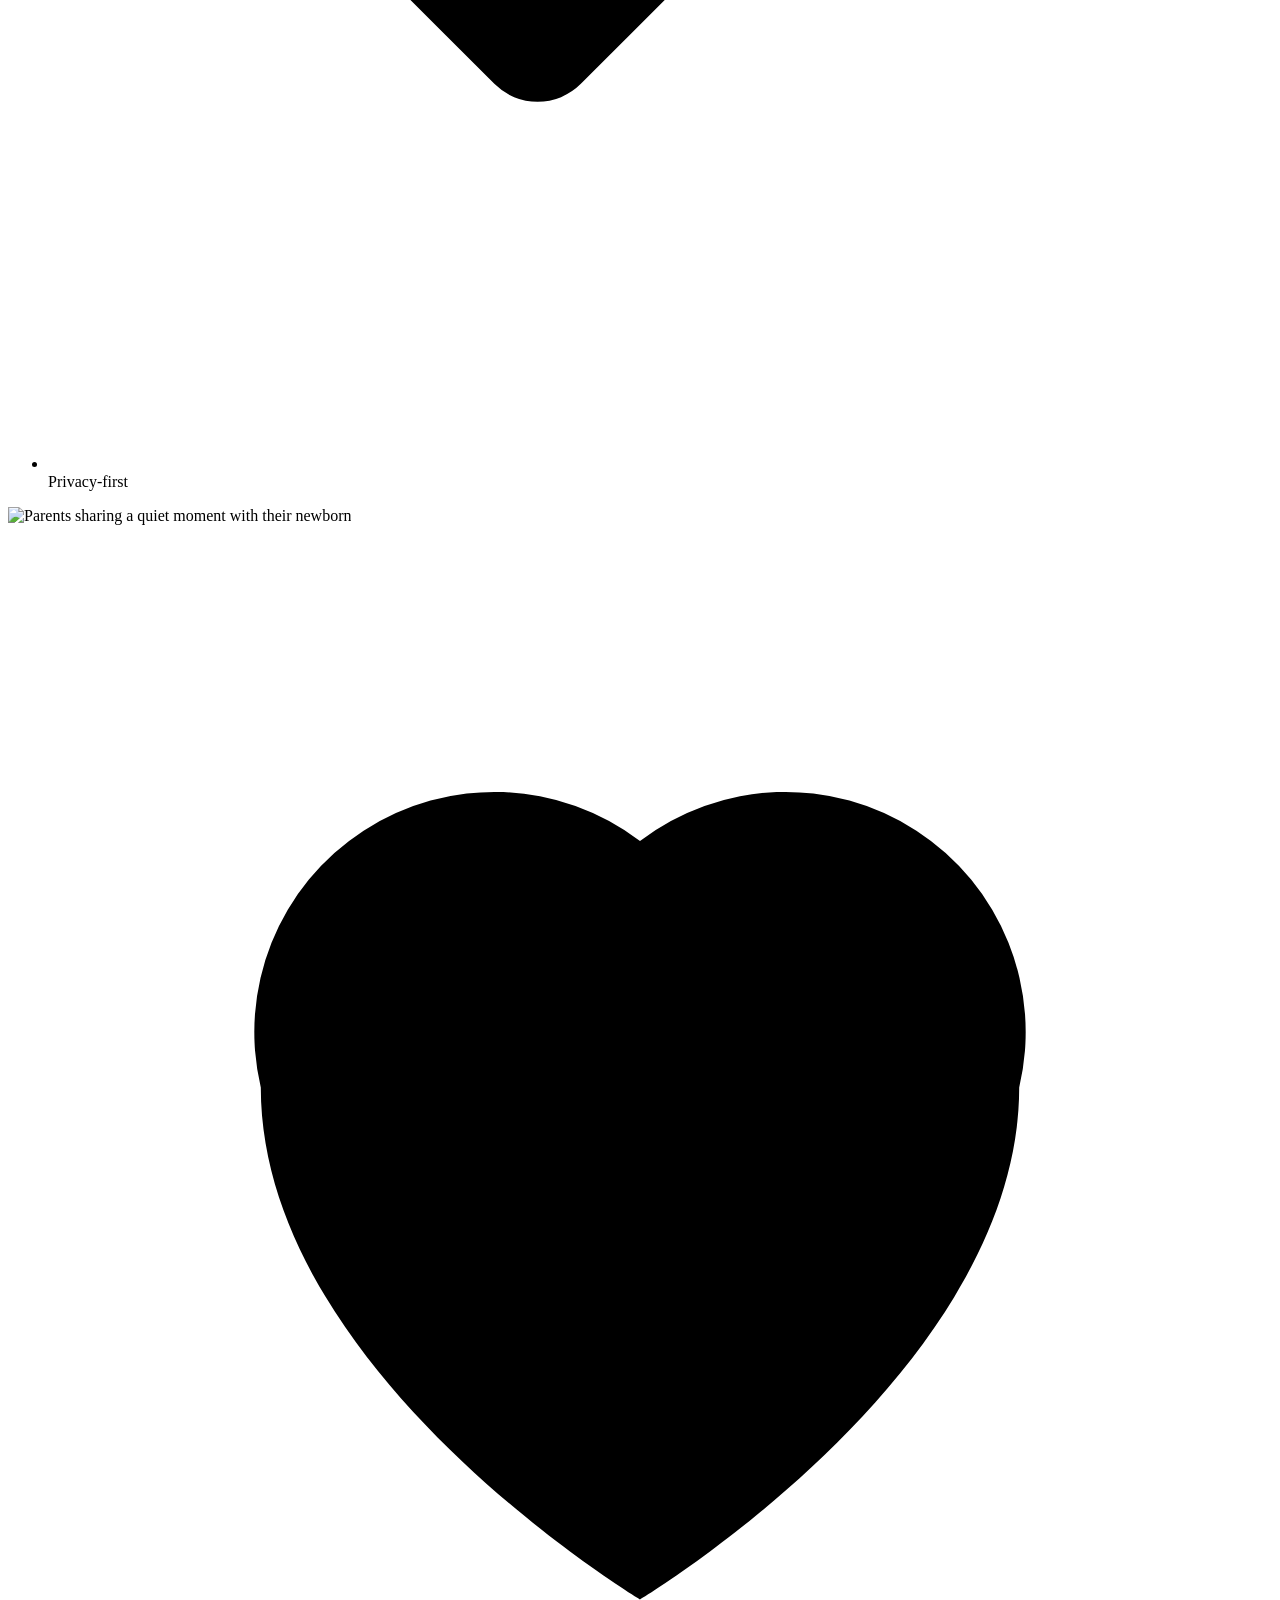
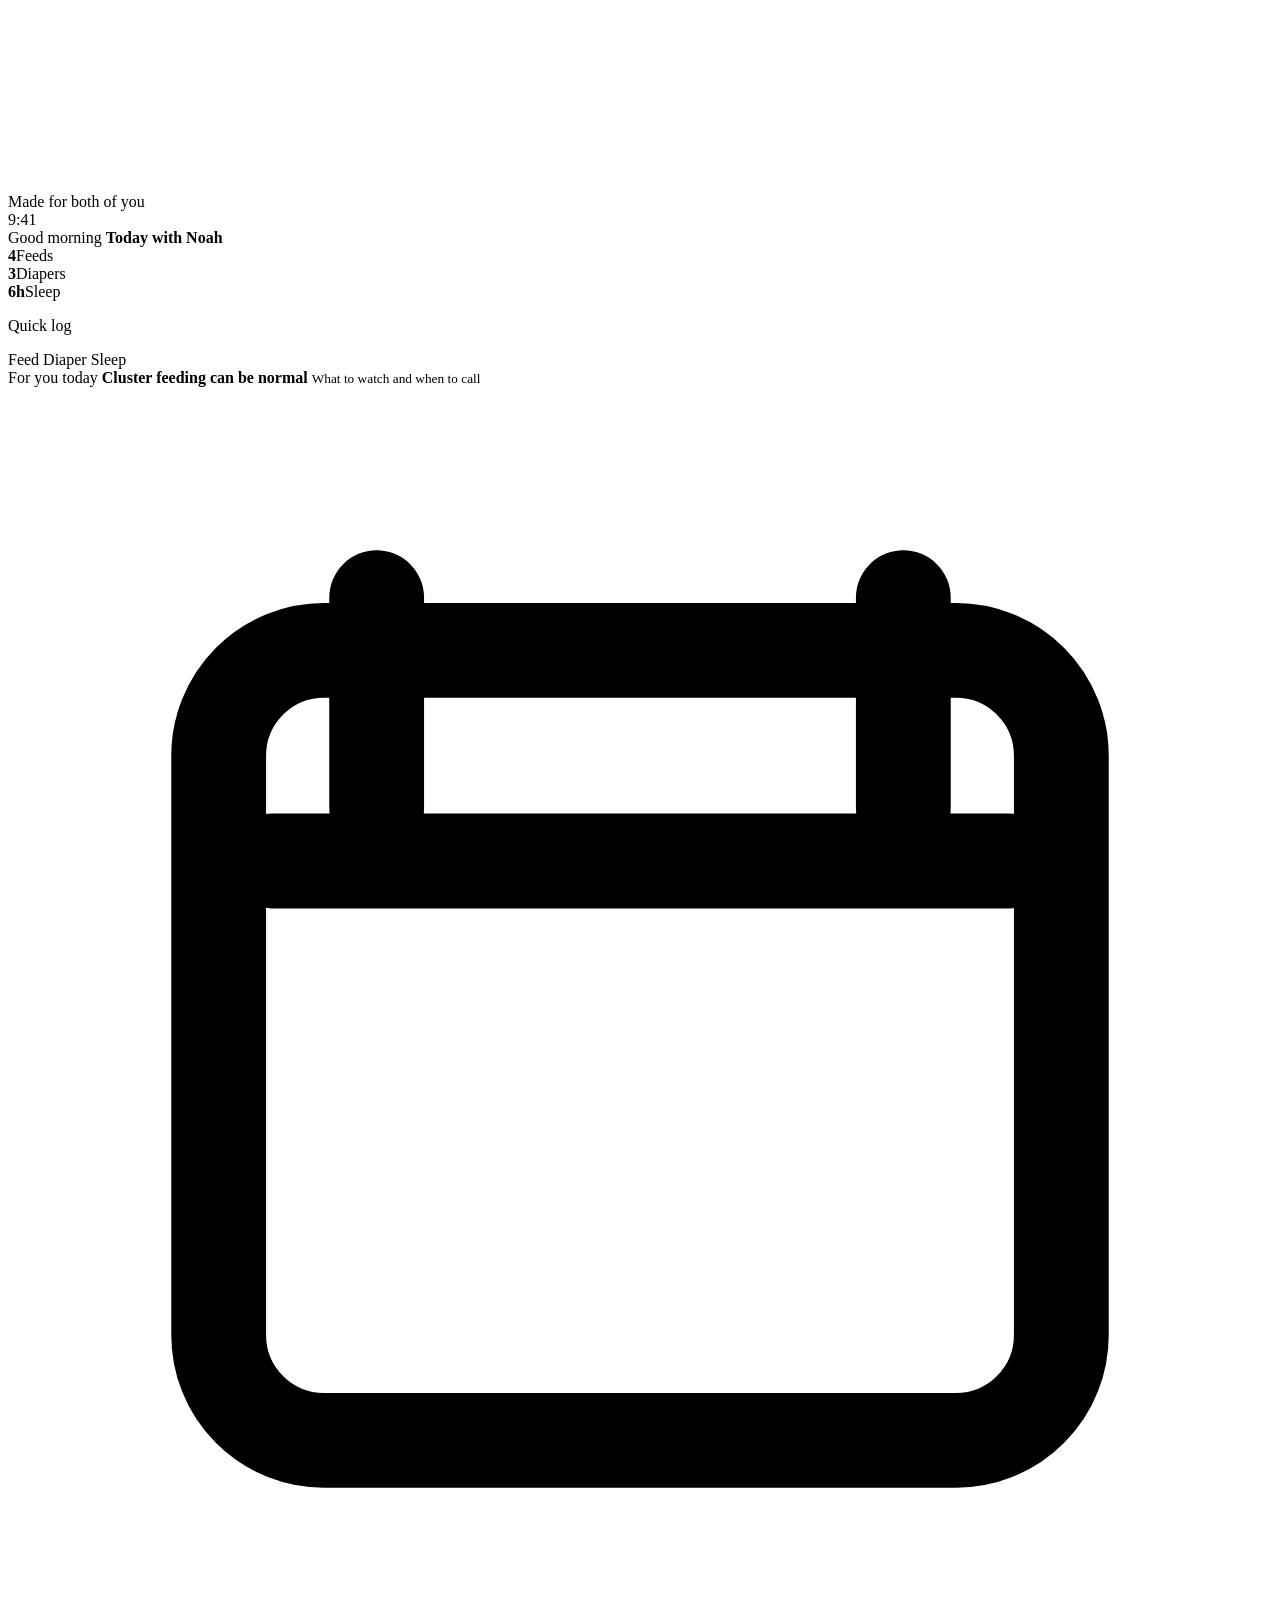
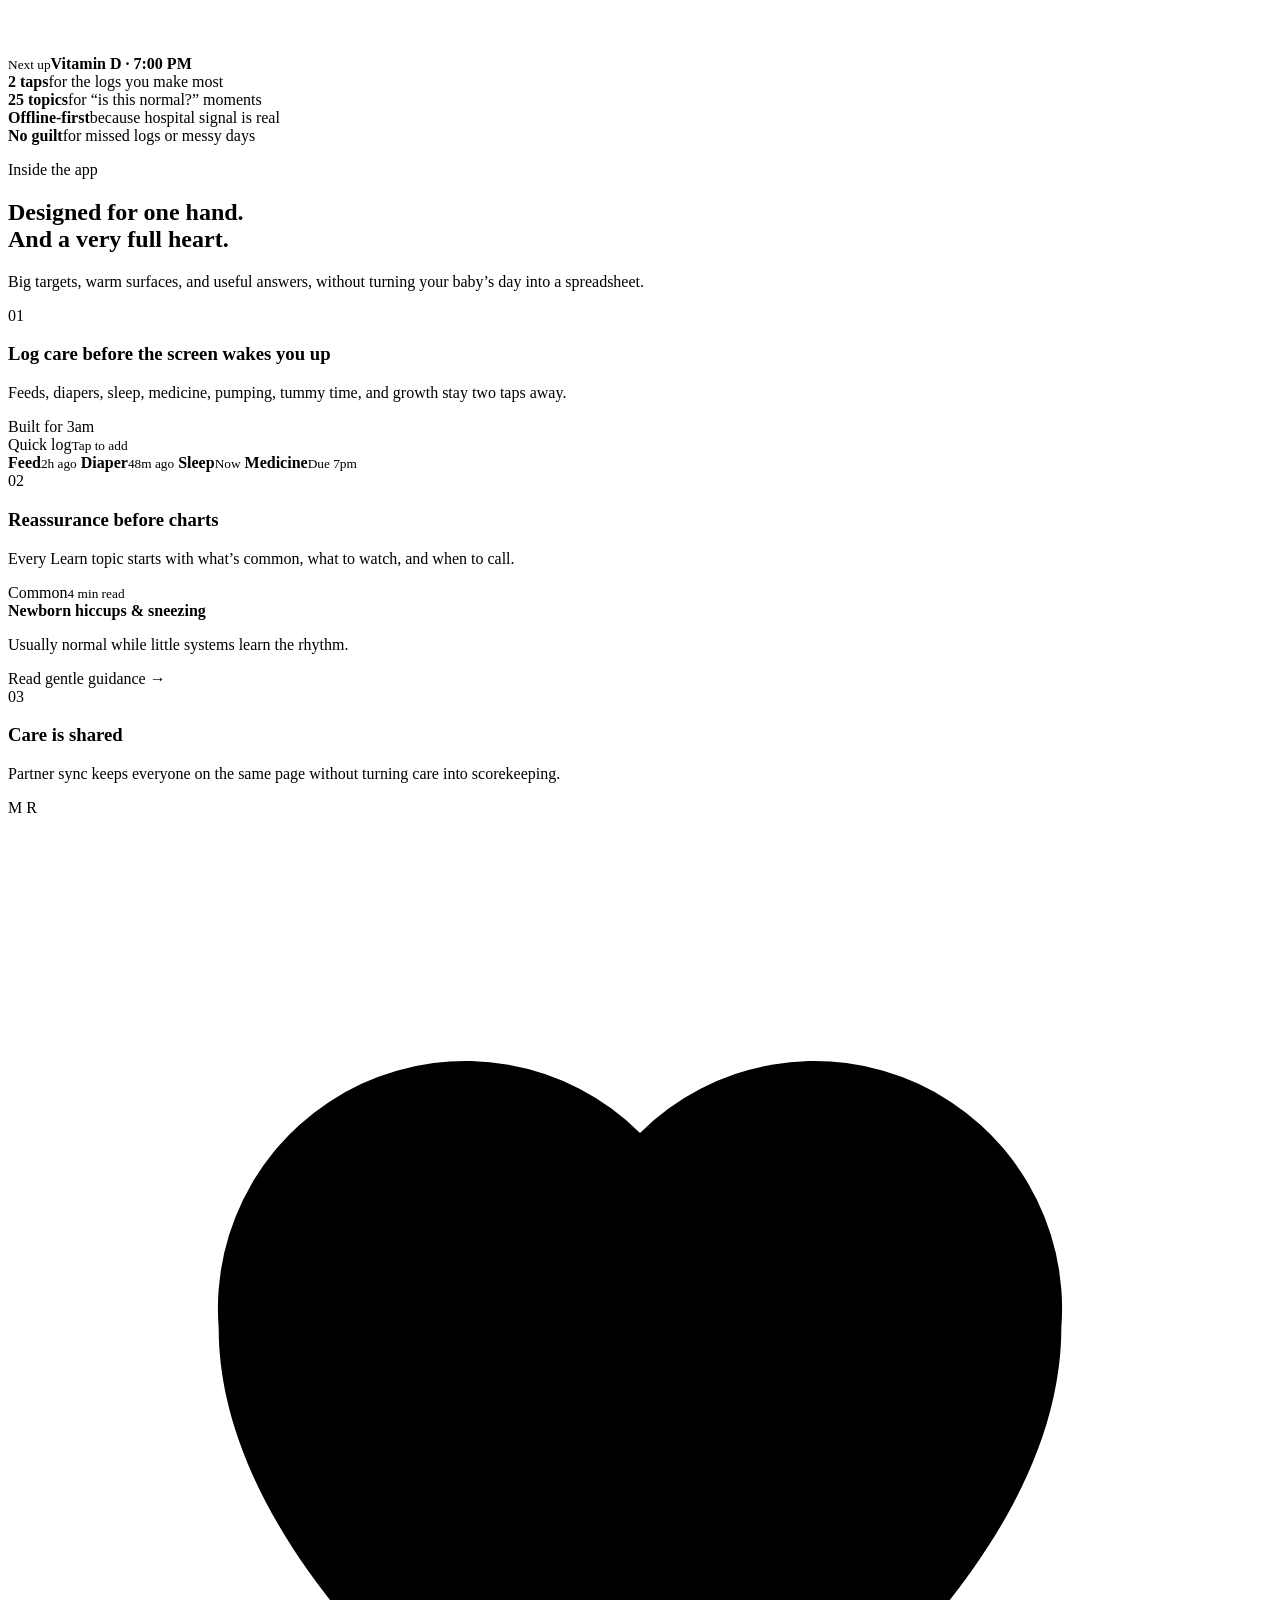
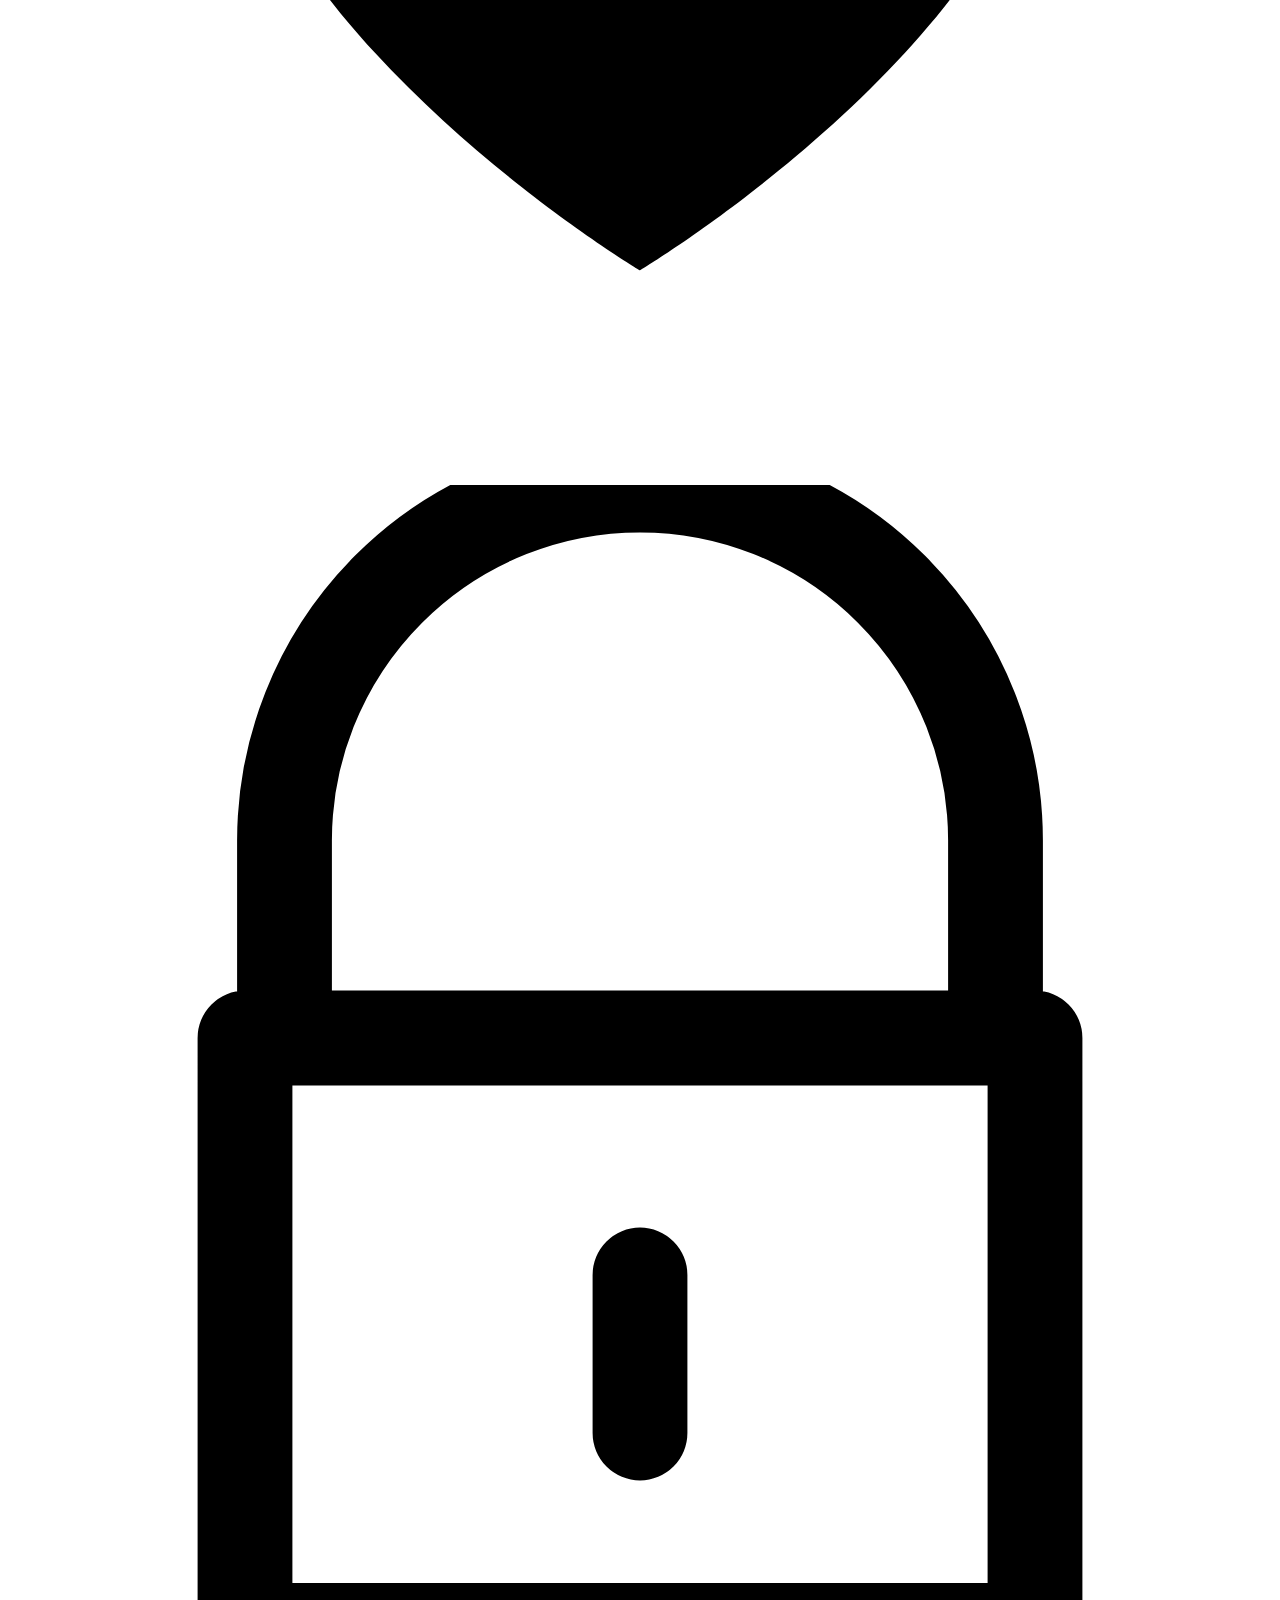
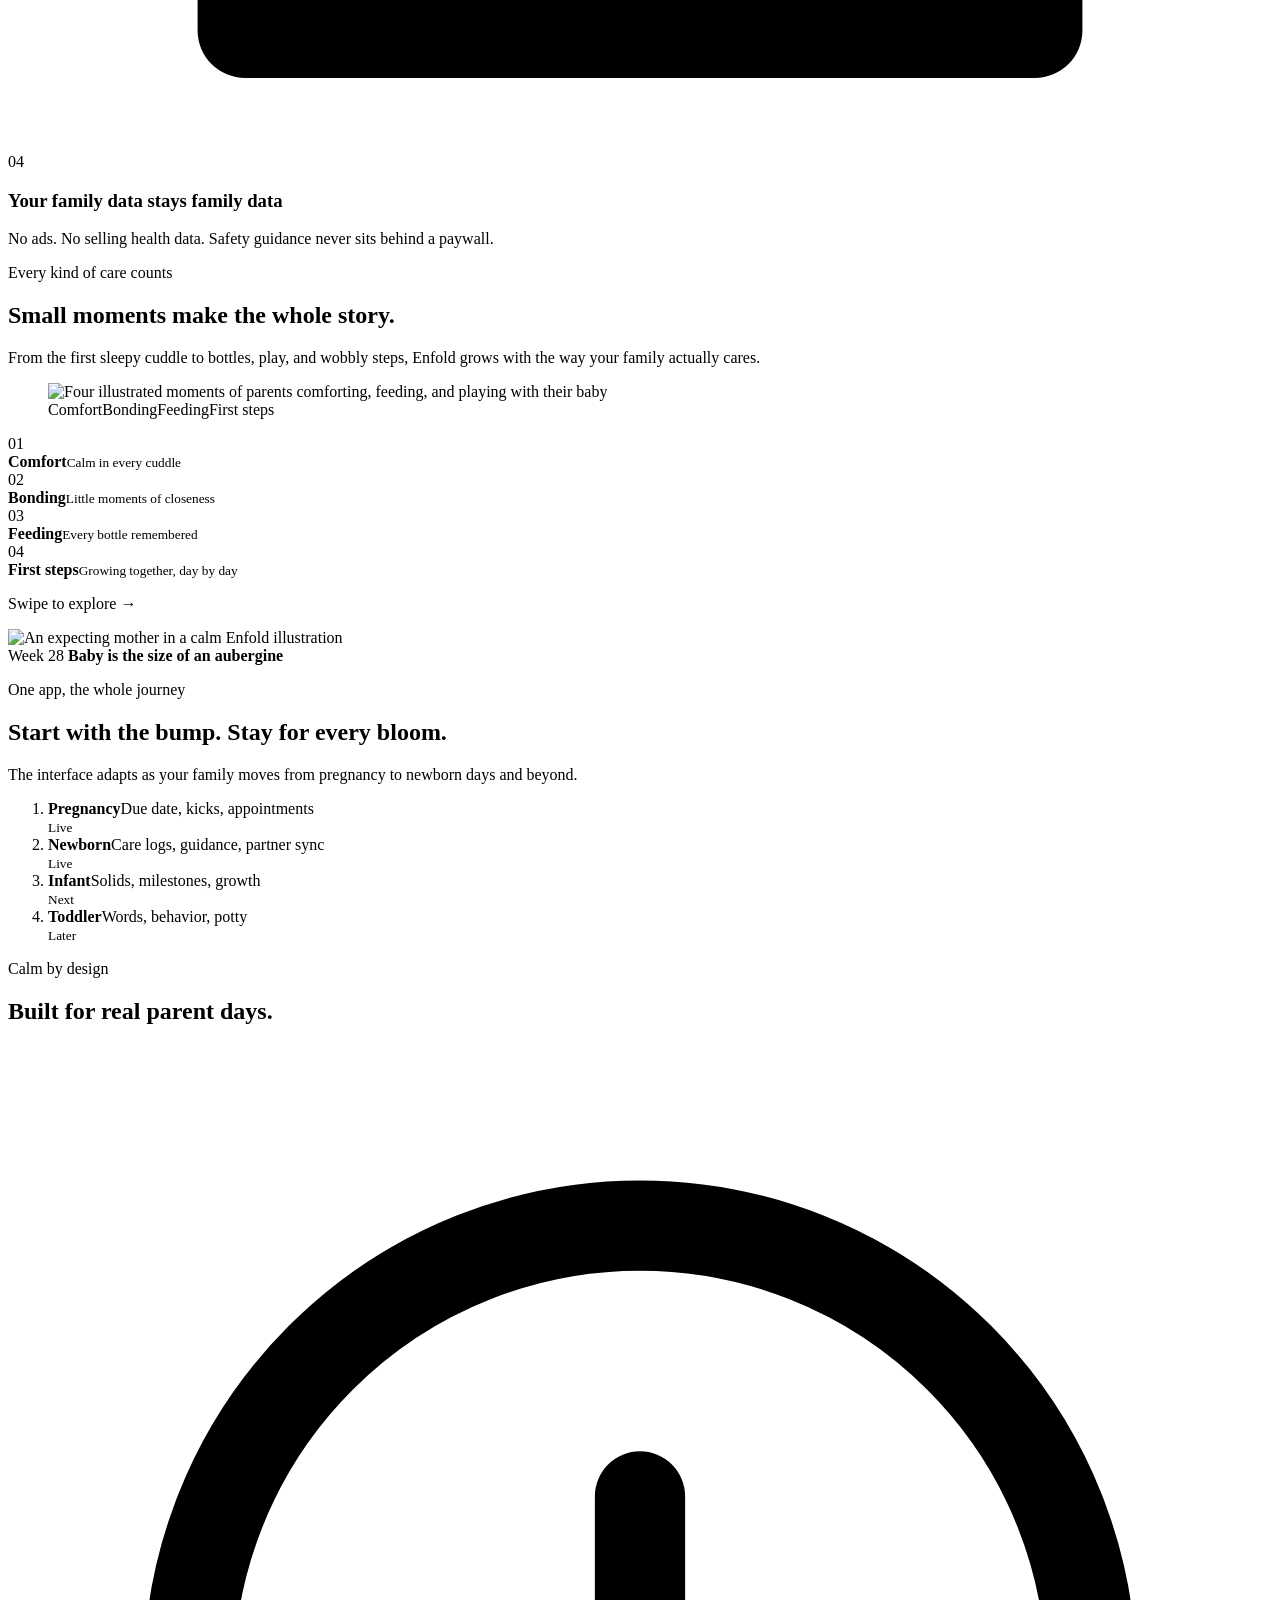
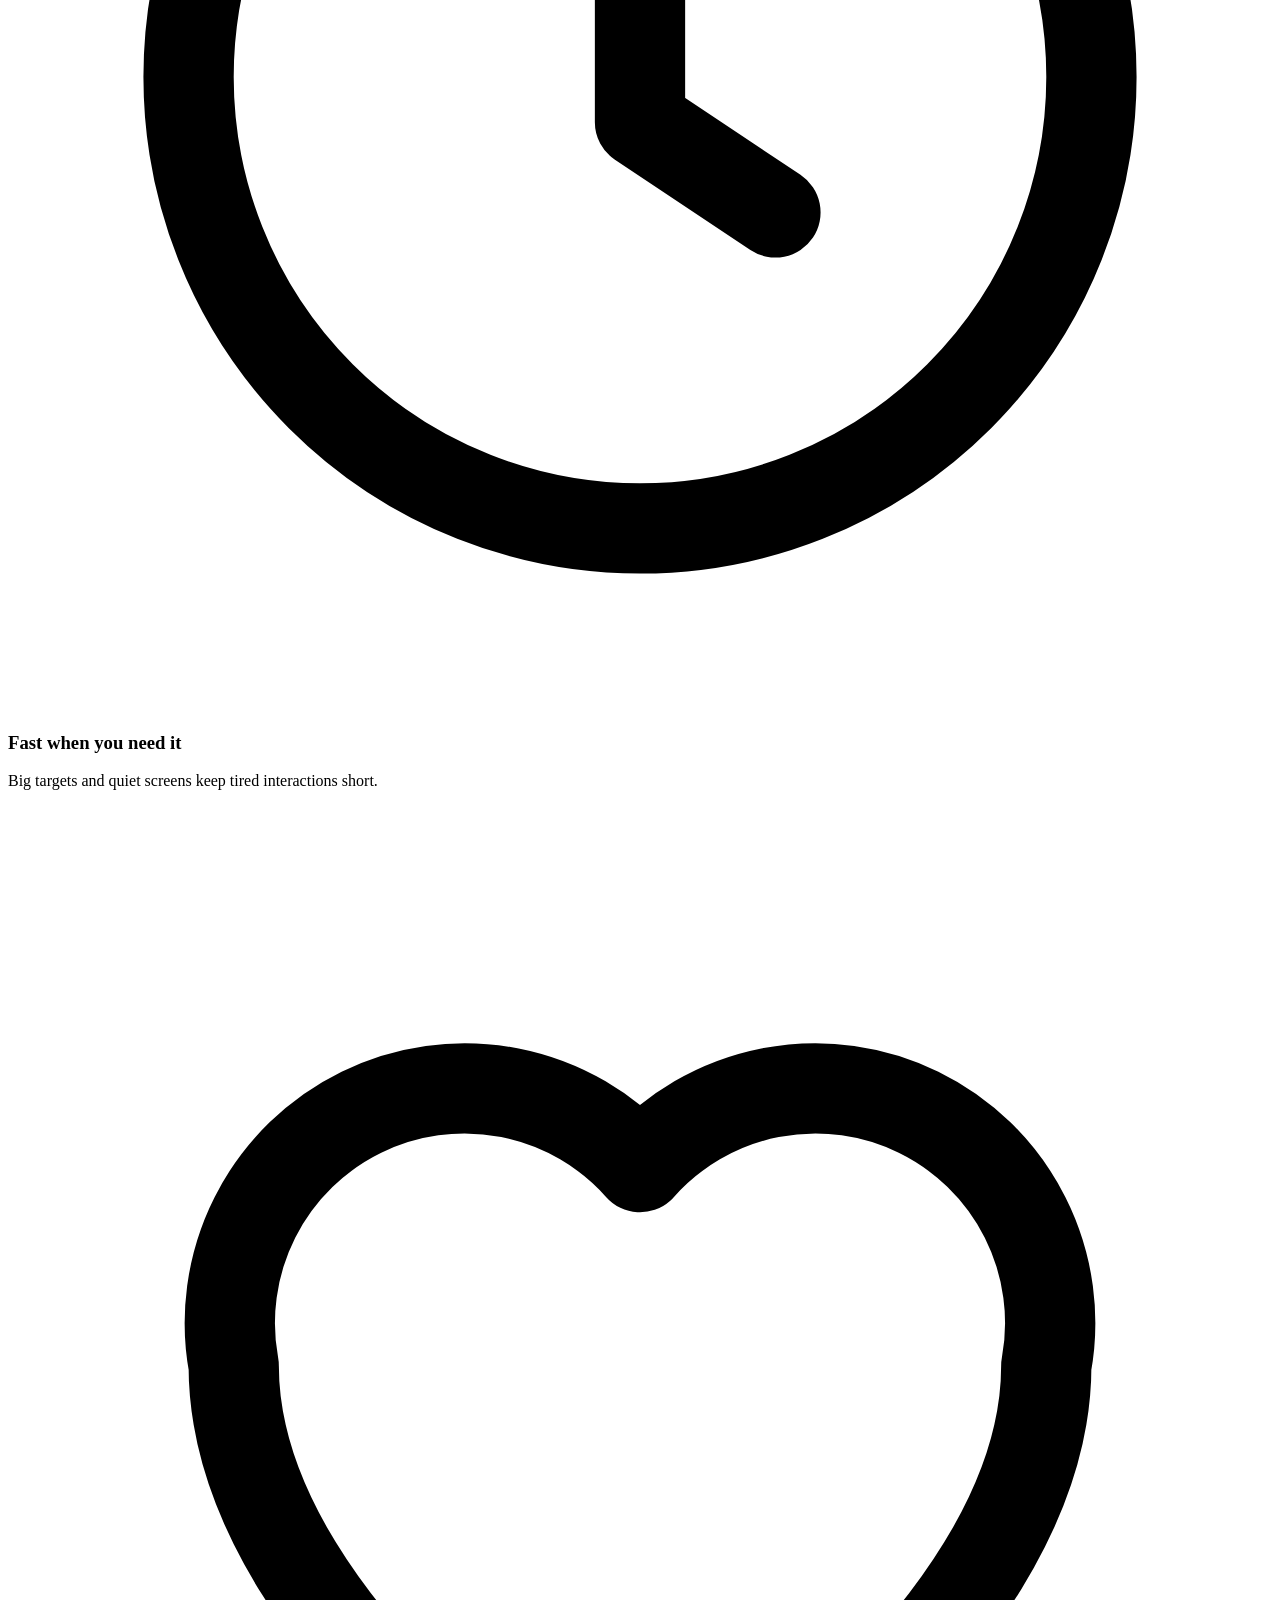
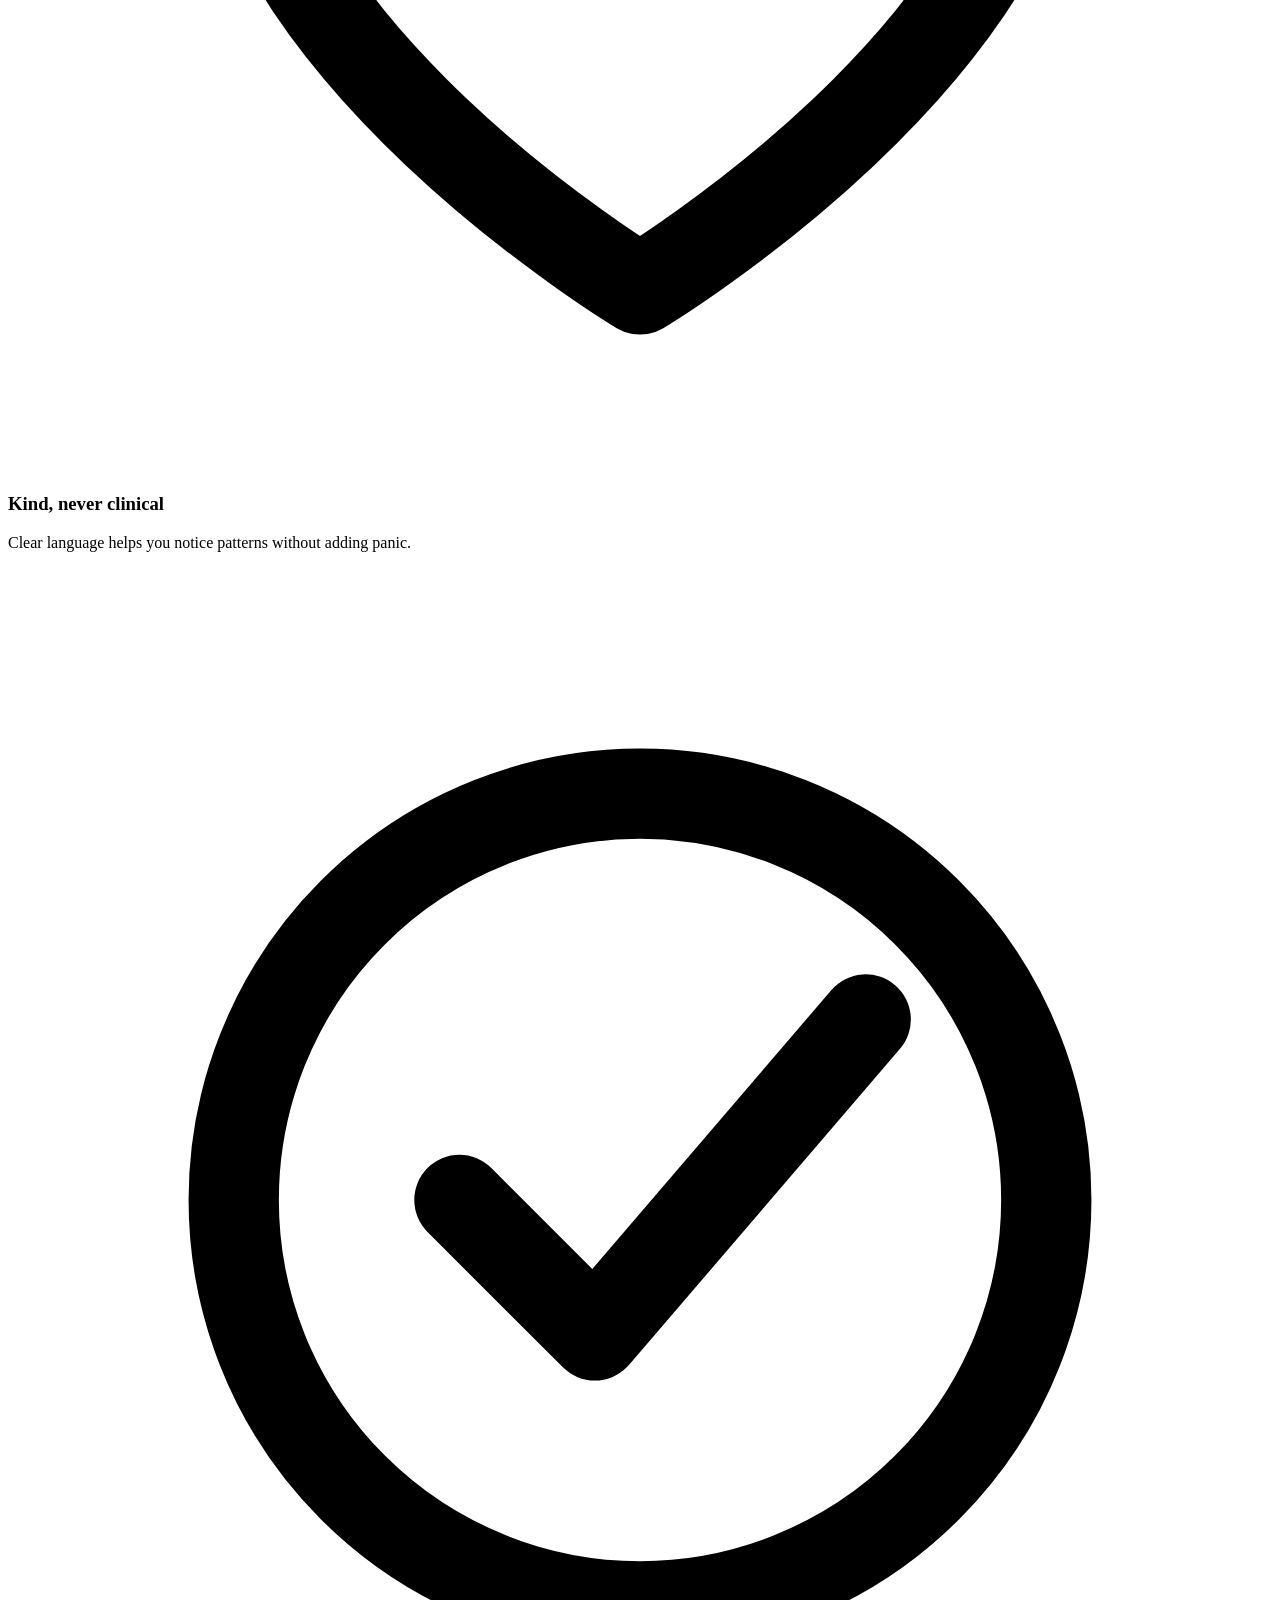
==== commit 4fafed82: "Site: say the Android app is in review on Google Play" ====
--- a/landing/public/index.html
+++ b/landing/public/index.html
@@ -23,7 +23,7 @@
     <meta property="og:title" content="Enfold · Calm baby care, from bump to toddler" />
     <meta
       property="og:description"
-      content="Two-tap care logging, pregnancy tools, partner sync, and calm guidance for real parent days. Google Play soon, iOS shortly after."
+      content="Two-tap care logging, pregnancy tools, partner sync, and calm guidance for real parent days. In review on Google Play, iOS shortly after."
     />
     <meta property="og:url" content="https://enfold.baby/" />
     <meta property="og:image" content="https://enfold.baby/og-image.jpg?v=20260902-brand" />
@@ -66,7 +66,7 @@
           "price": "0",
           "priceCurrency": "USD"
         },
-        "description": "A free, calm parent app for care logging, pregnancy tools, partner sync, and educational guidance. Launching soon on Google Play, then iOS shortly after.",
+        "description": "A free, calm parent app for care logging, pregnancy tools, partner sync, and educational guidance. Submitted to Google Play and in review, then iOS shortly after.",
         "softwareVersion": "0.1.0"
       }
     </script>
@@ -93,7 +93,7 @@
     <main id="main">
       <section class="hero section-shell">
         <div class="hero-copy">
-          <p class="eyebrow"><span class="eyebrow-dot"></span>Free · no ads · Google Play soon · iOS shortly after</p>
+          <p class="eyebrow"><span class="eyebrow-dot"></span>Free · no ads · in review on Google Play · iOS shortly after</p>
           <h1>Baby care that feels <em>calm.</em></h1>
           <p class="lede">
             Keep feeds, sleep, diapers, growth, and pregnancy moments in one gentle place, then
@@ -437,7 +437,7 @@
           <p class="eyebrow">Coming soon</p>
           <h2 id="notify-title">A calmer care rhythm starts here.</h2>
           <p>
-            Enfold is heading to Google Play shortly, then the App Store right after. Leave your
+            Enfold was submitted to Google Play on 12 September and is in review, then the App Store right after. Leave your
             email and we’ll tell you the moment Android is live. iOS follows quickly. No ads, no
             guilt, no complicated setup.
           </p>
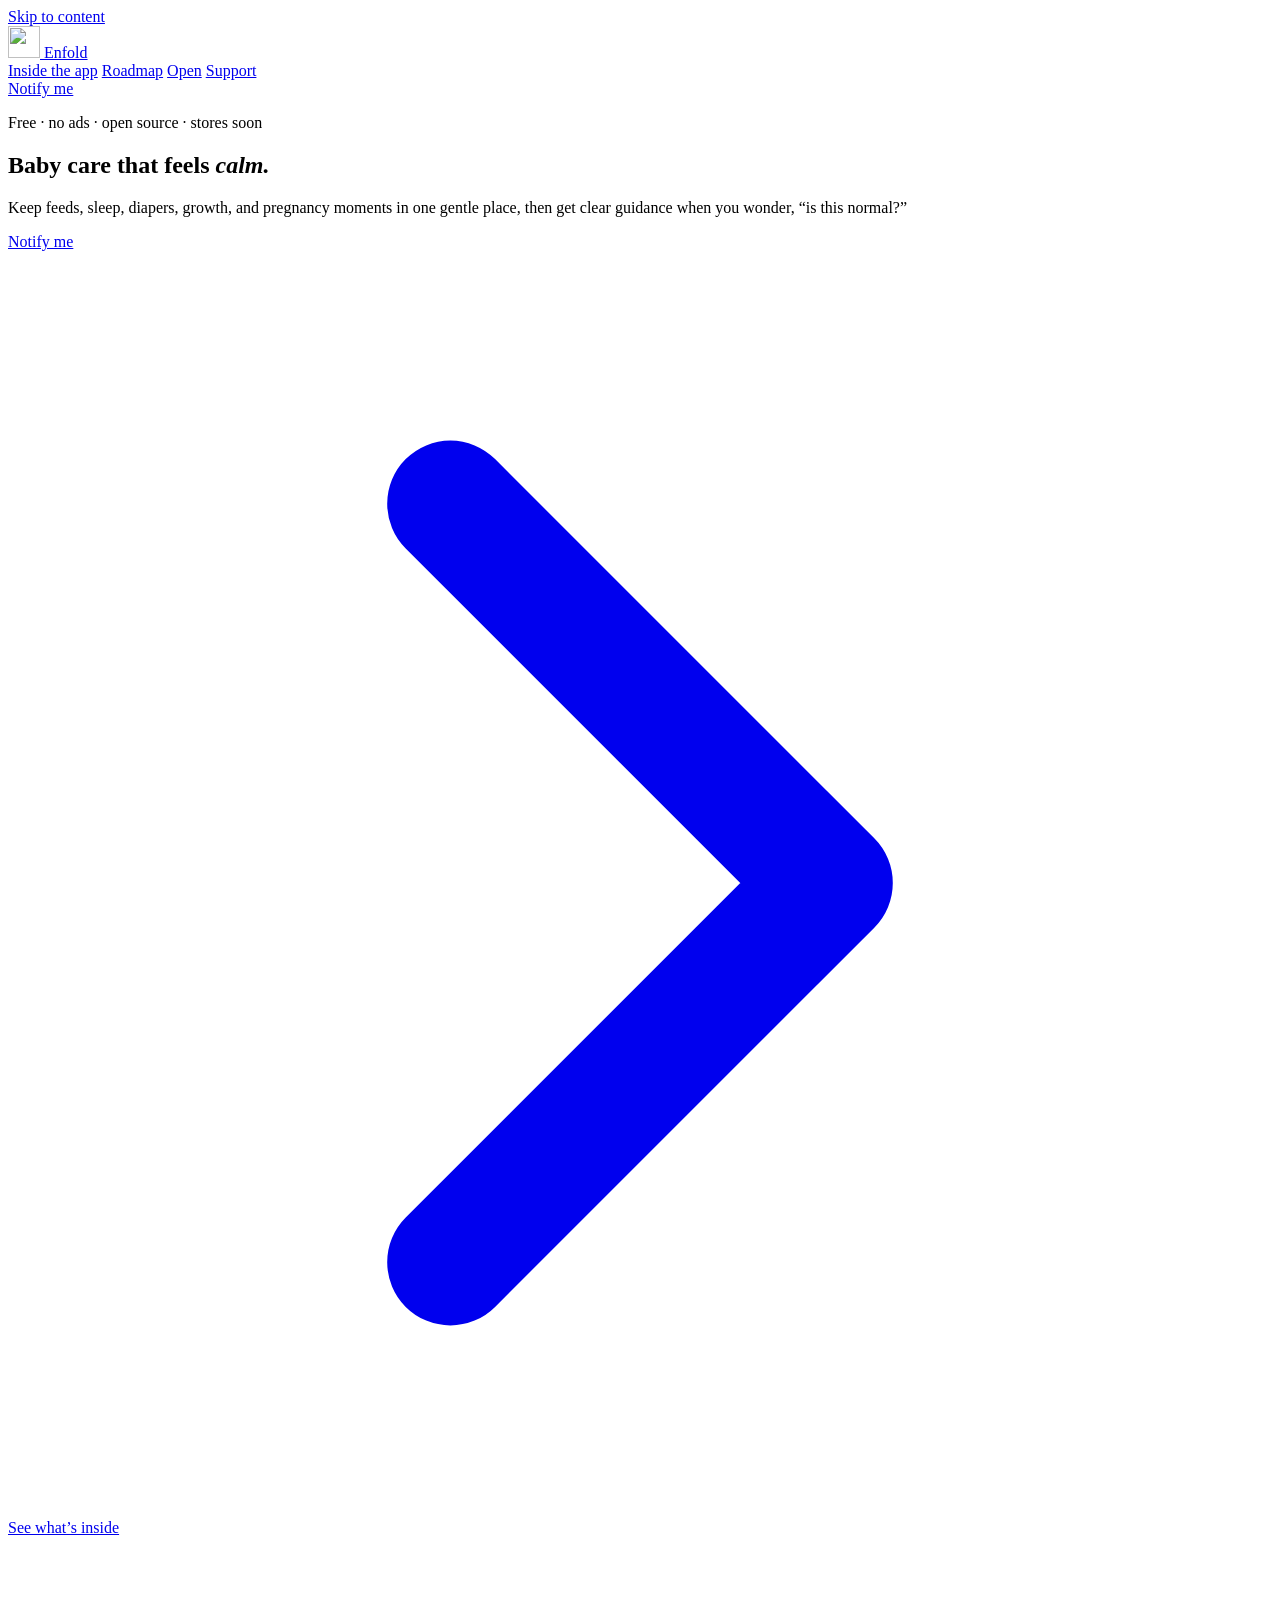
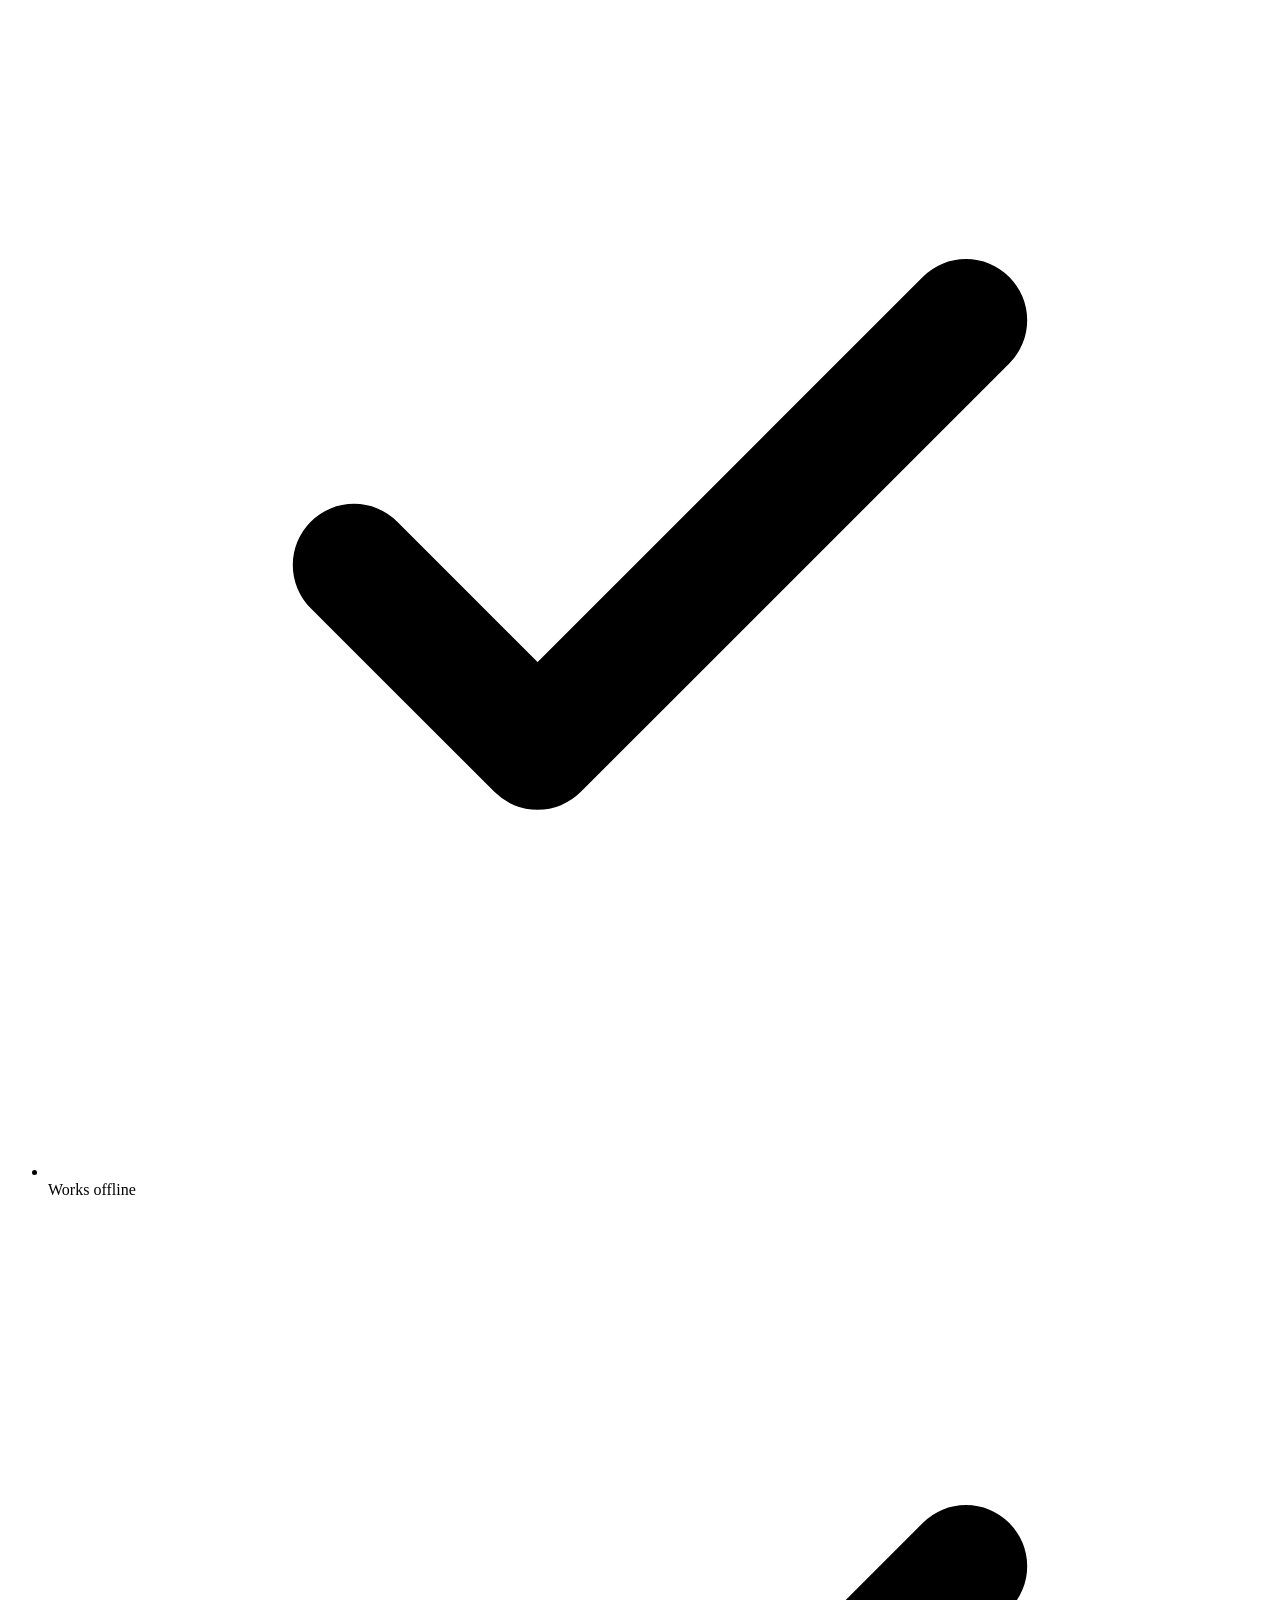
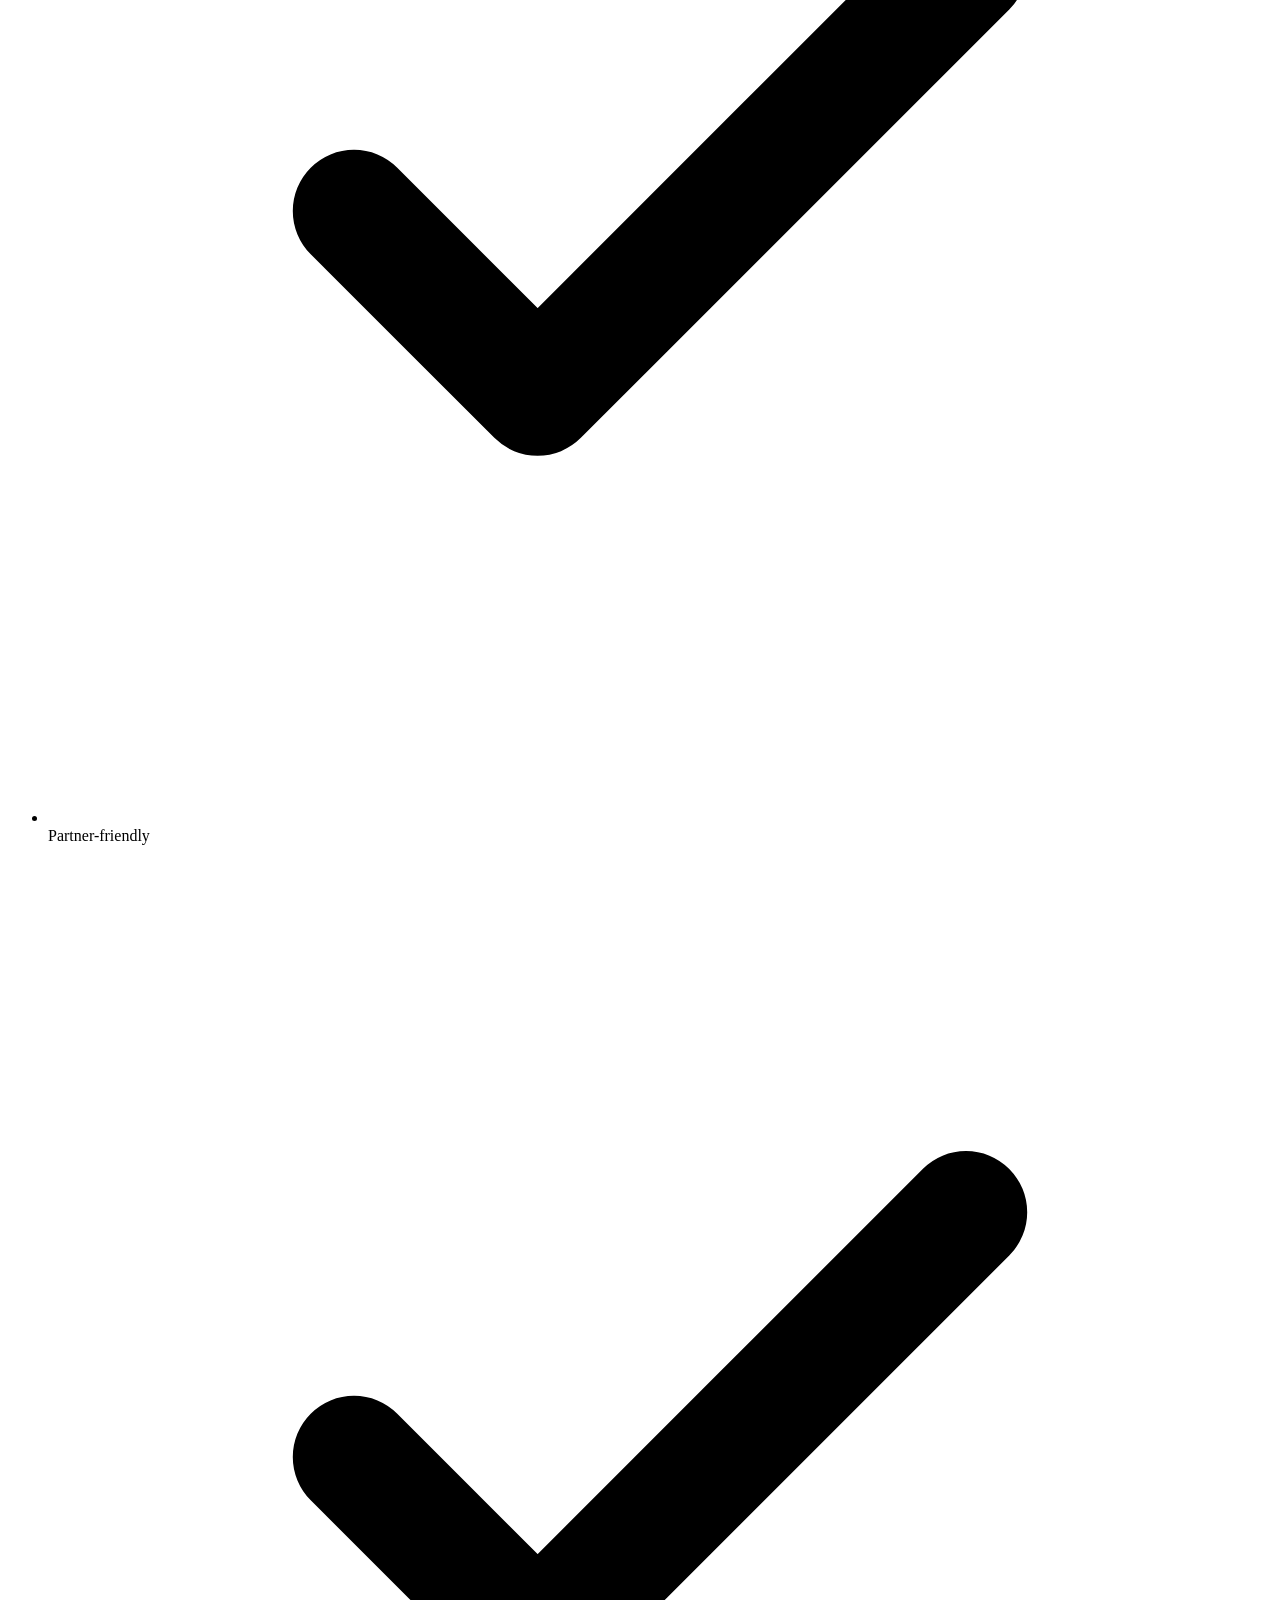
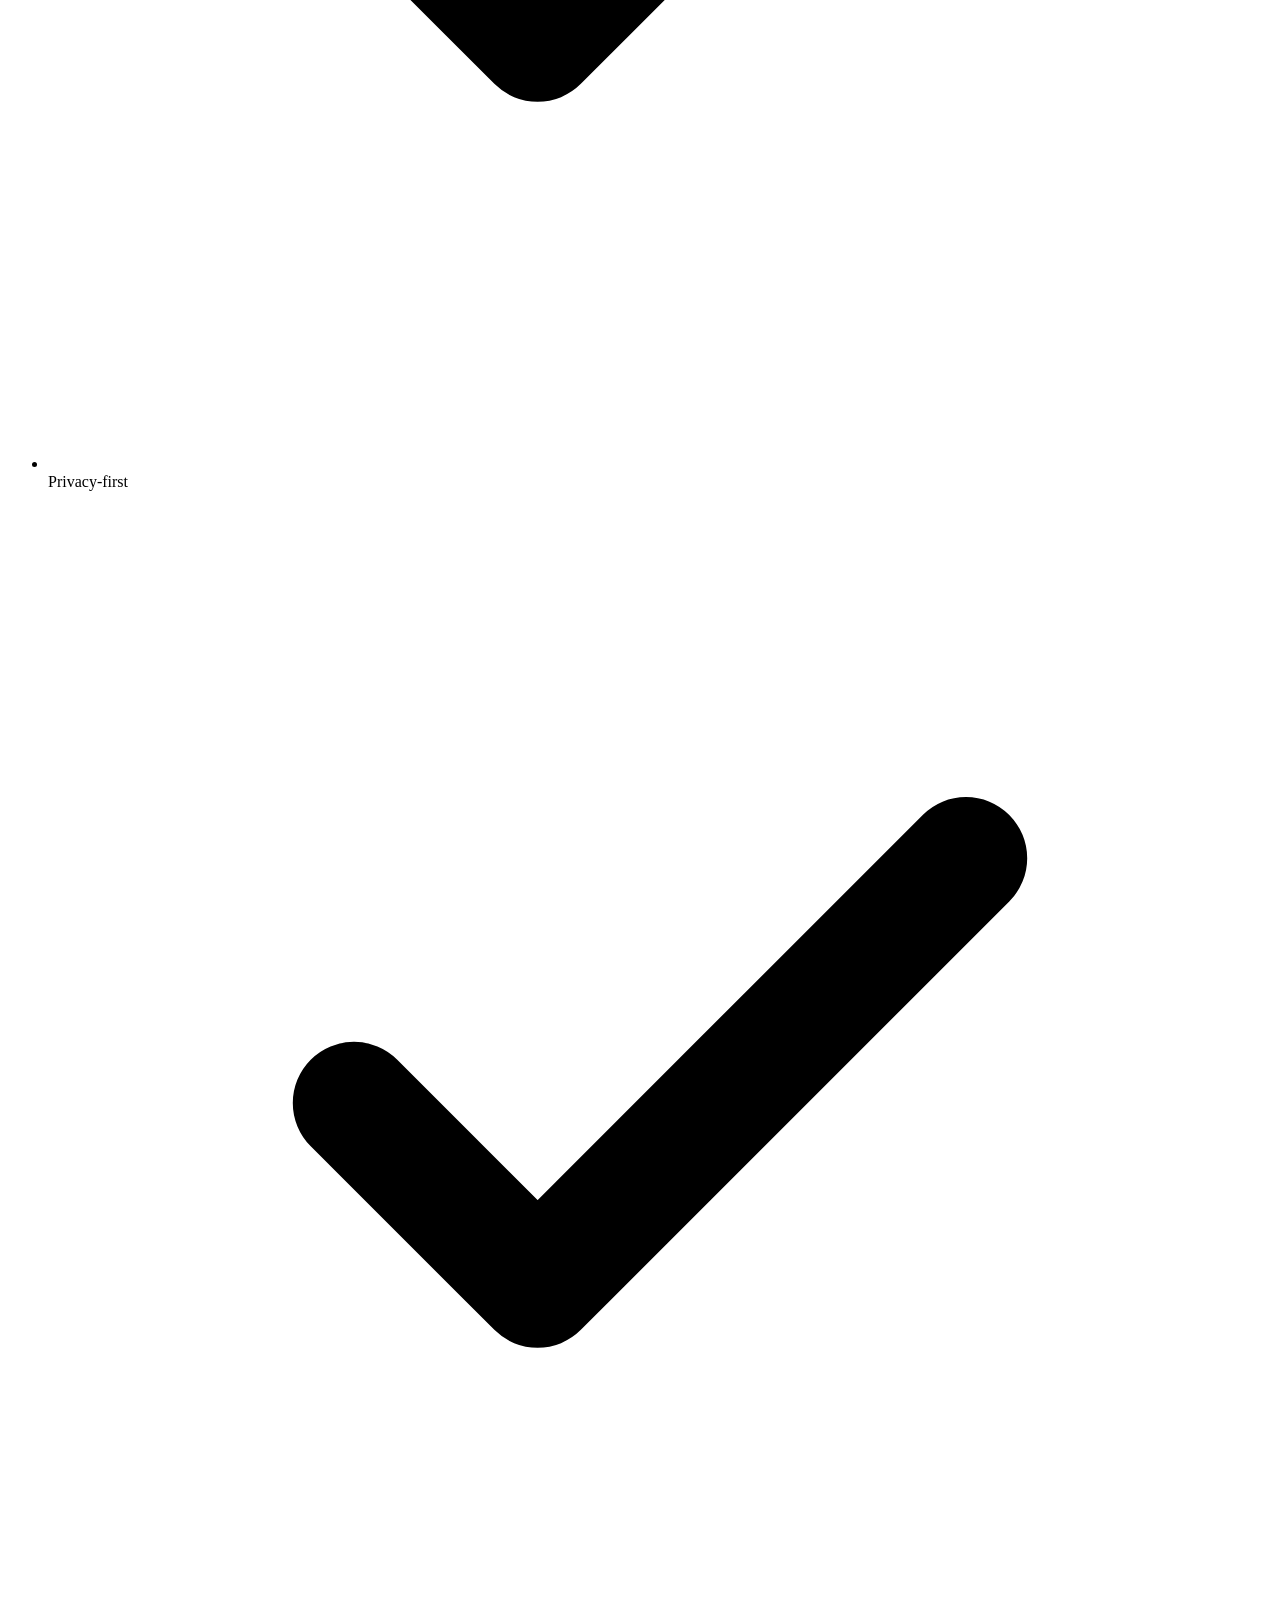
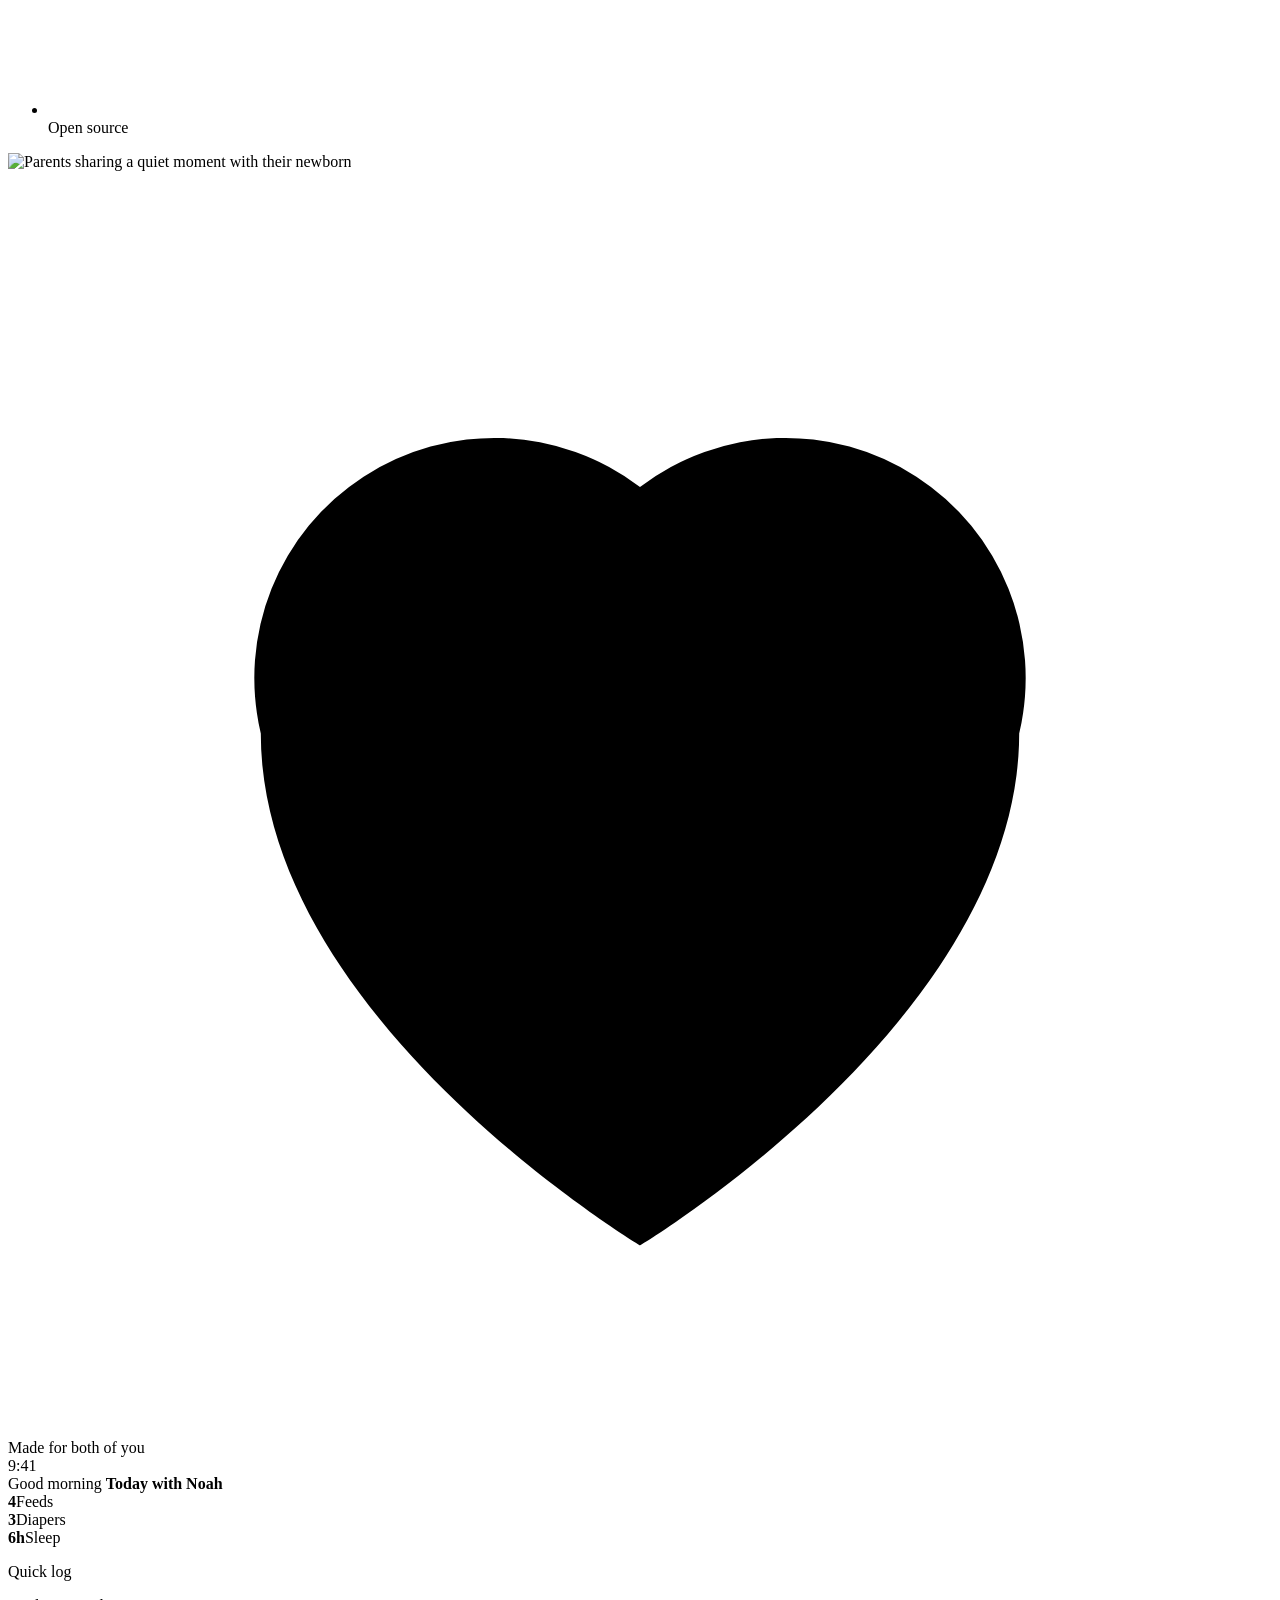
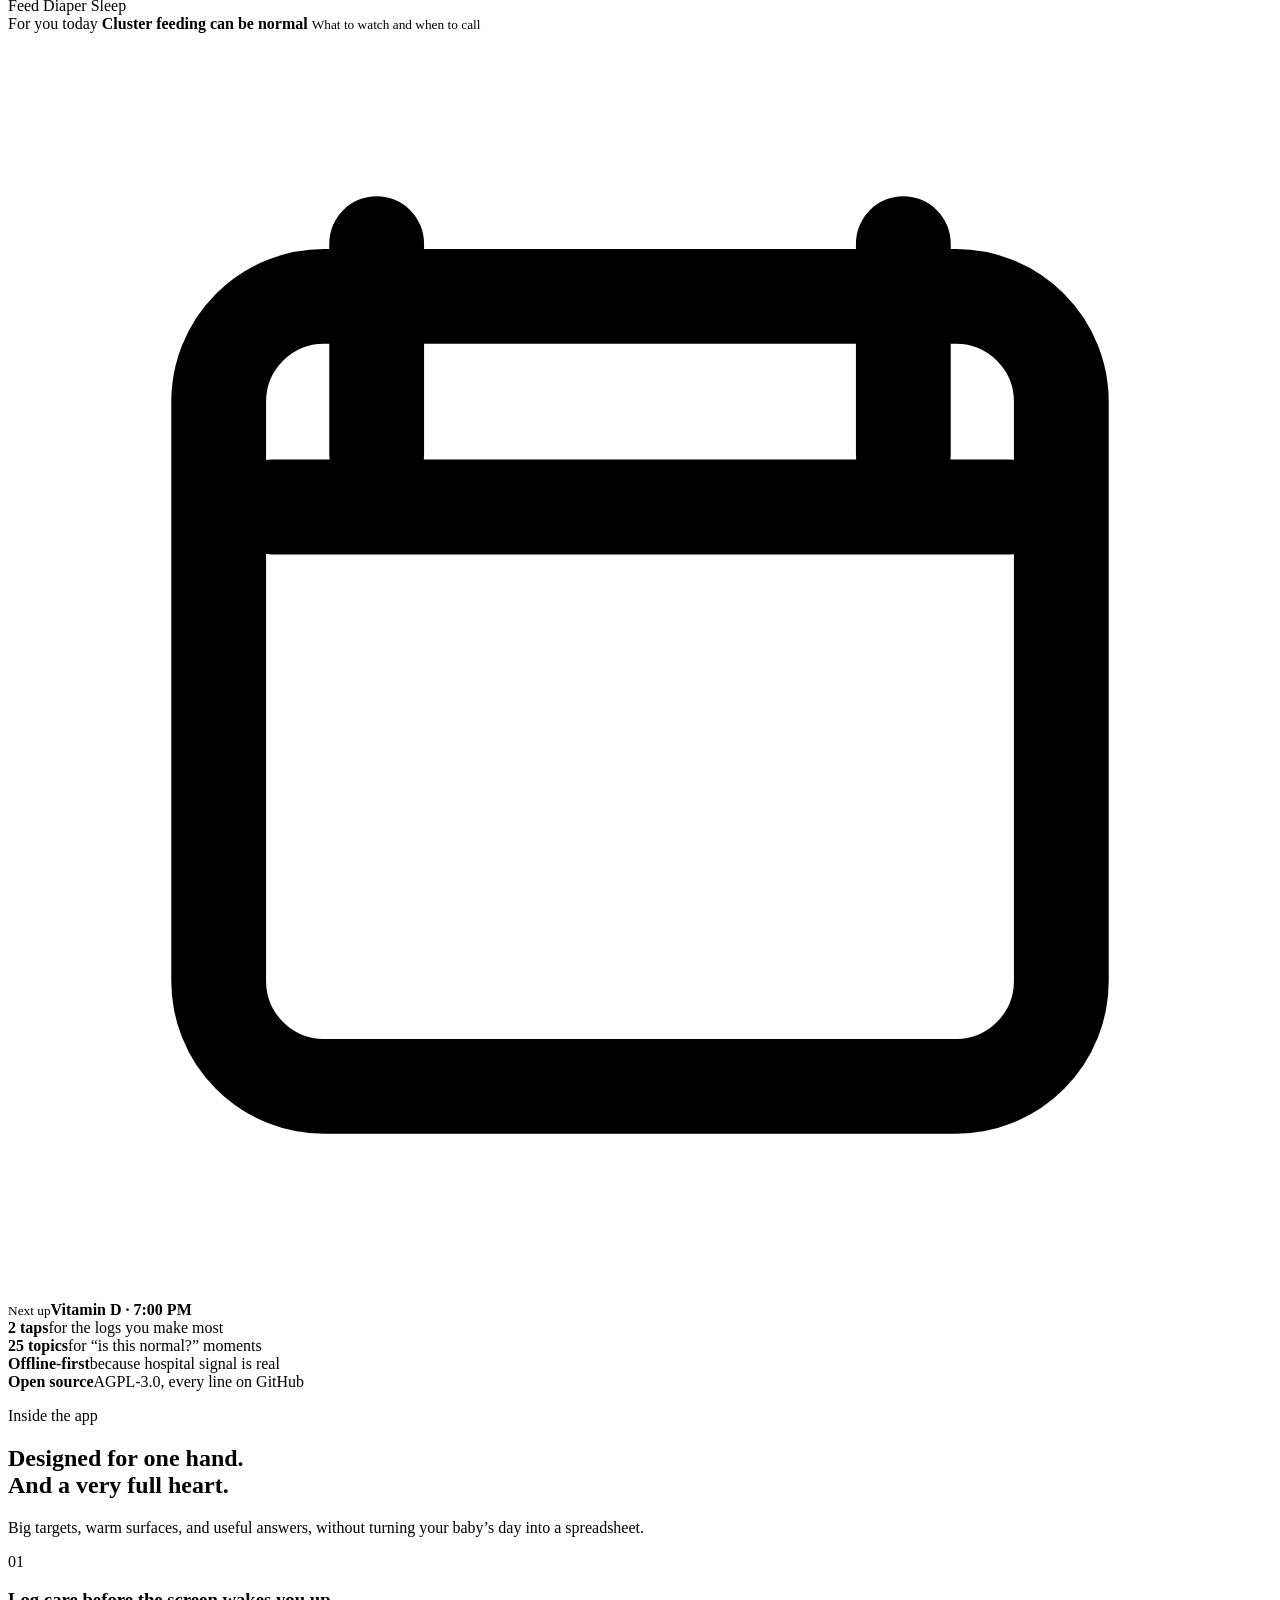
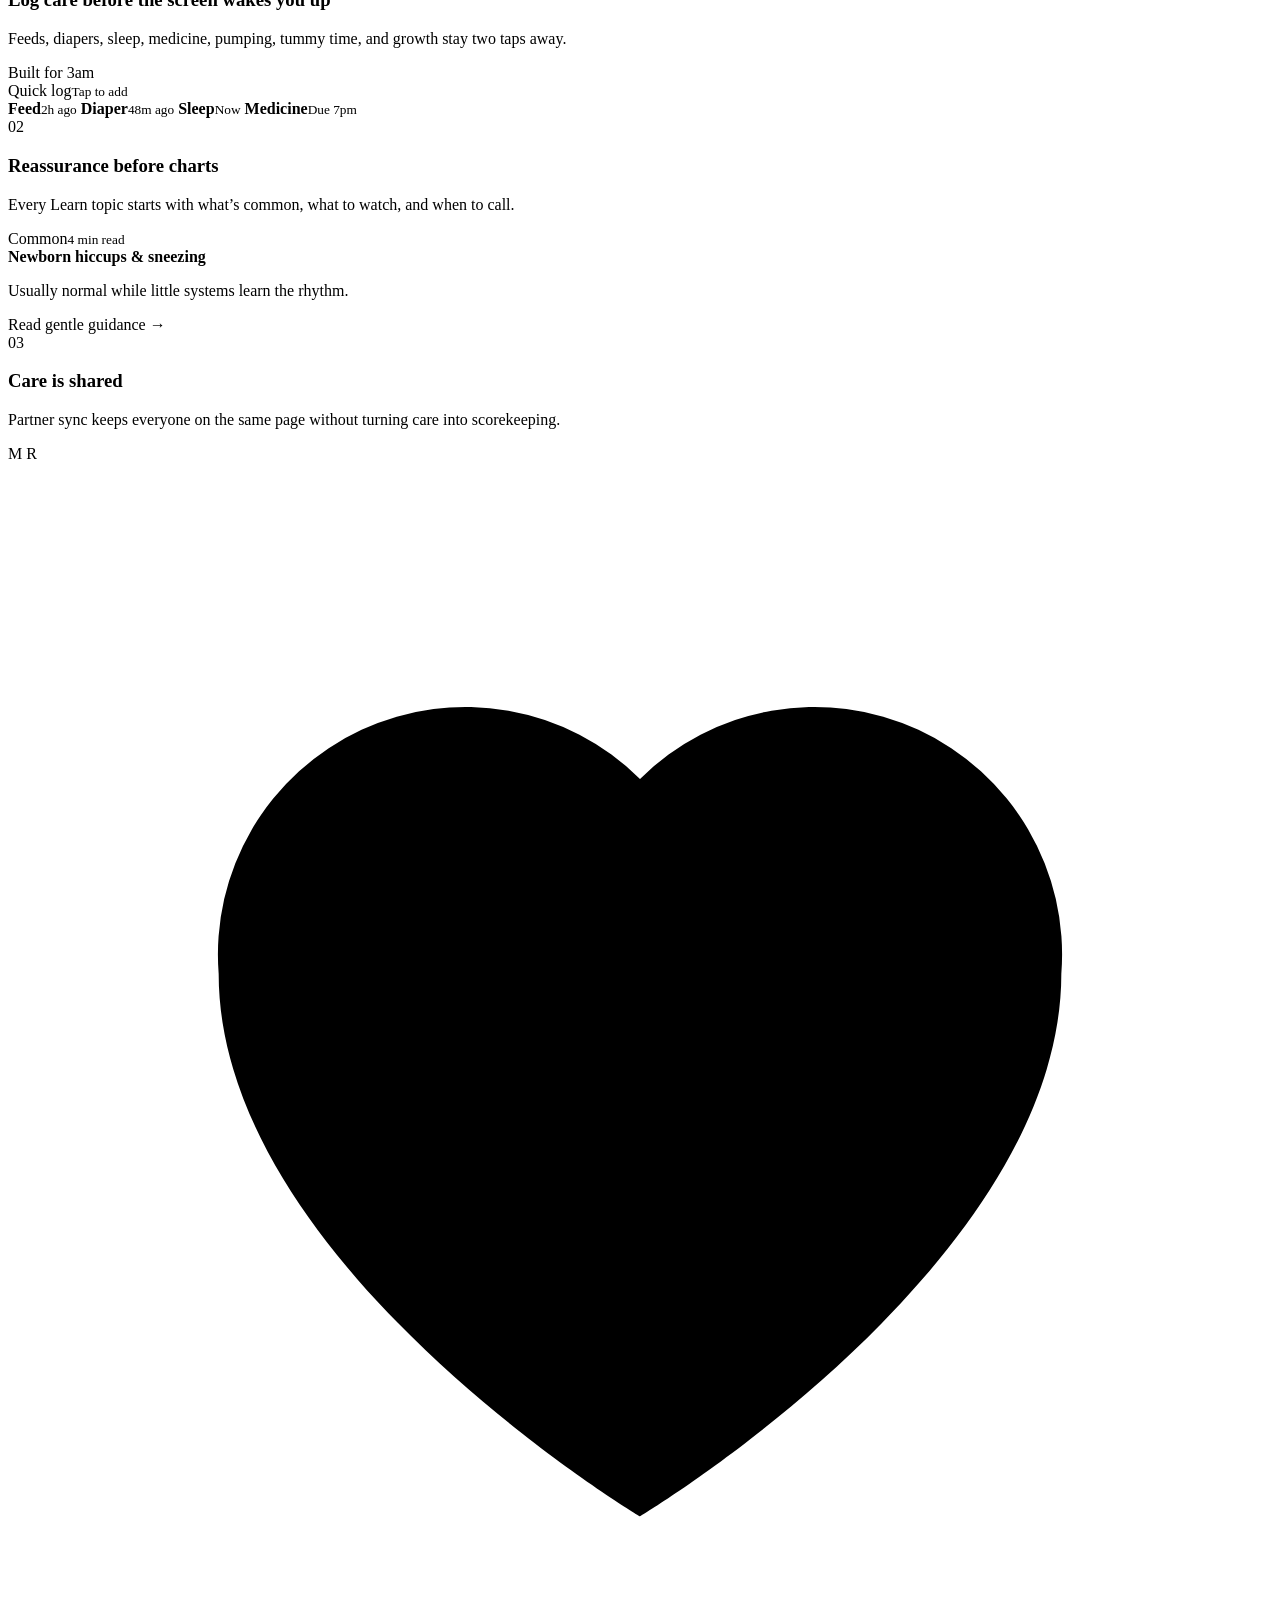
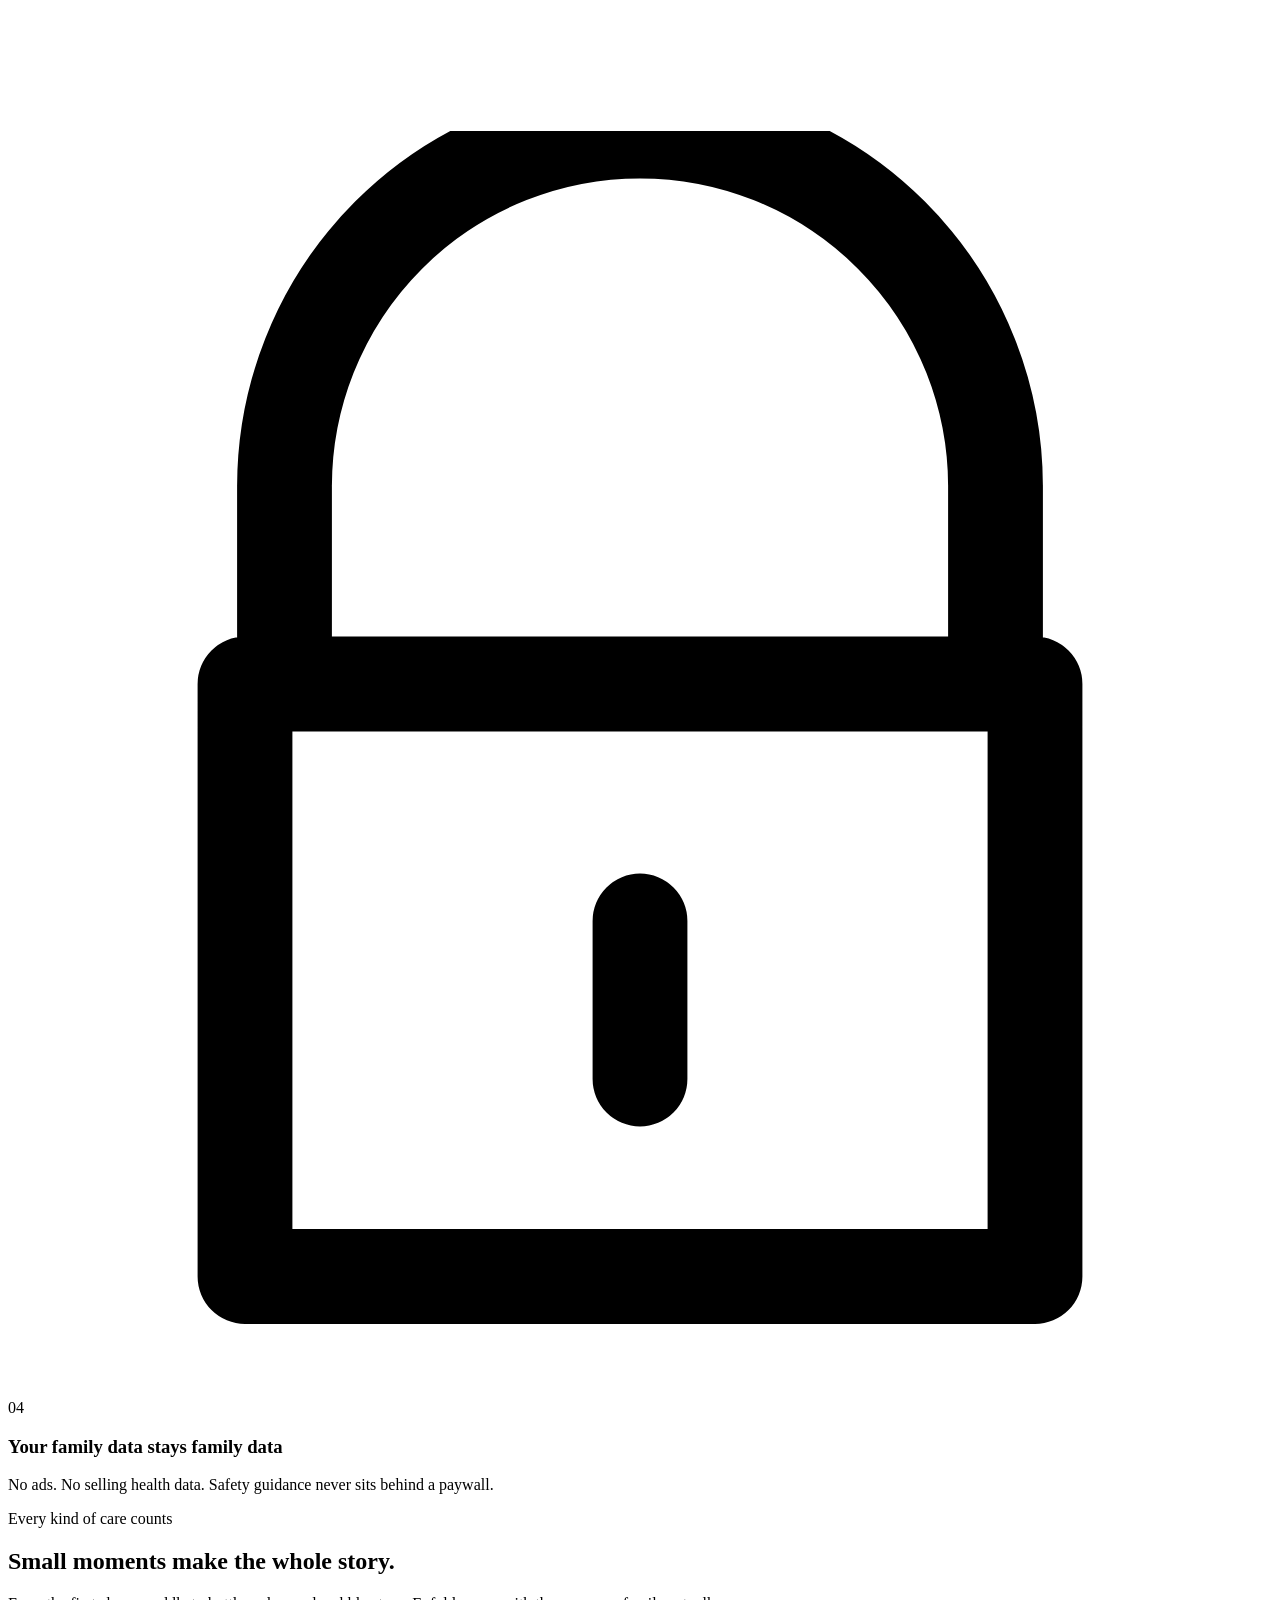
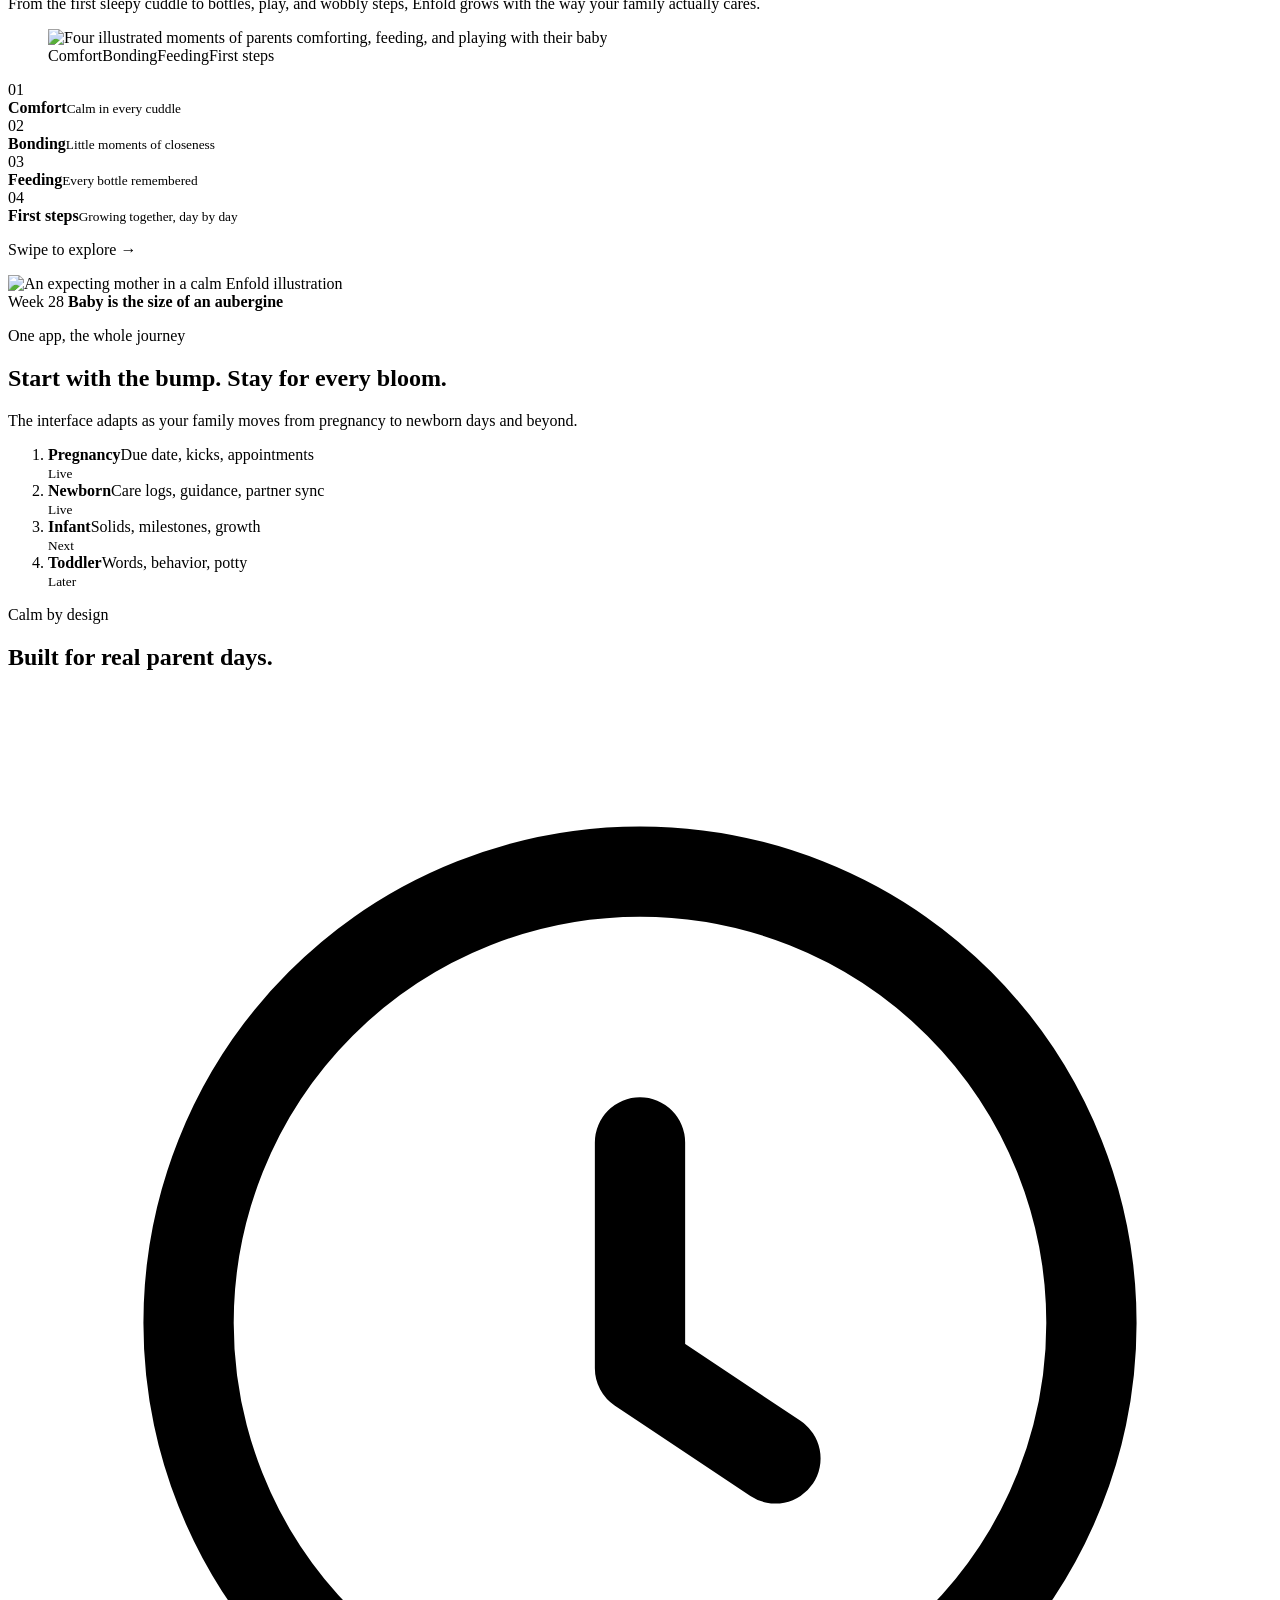
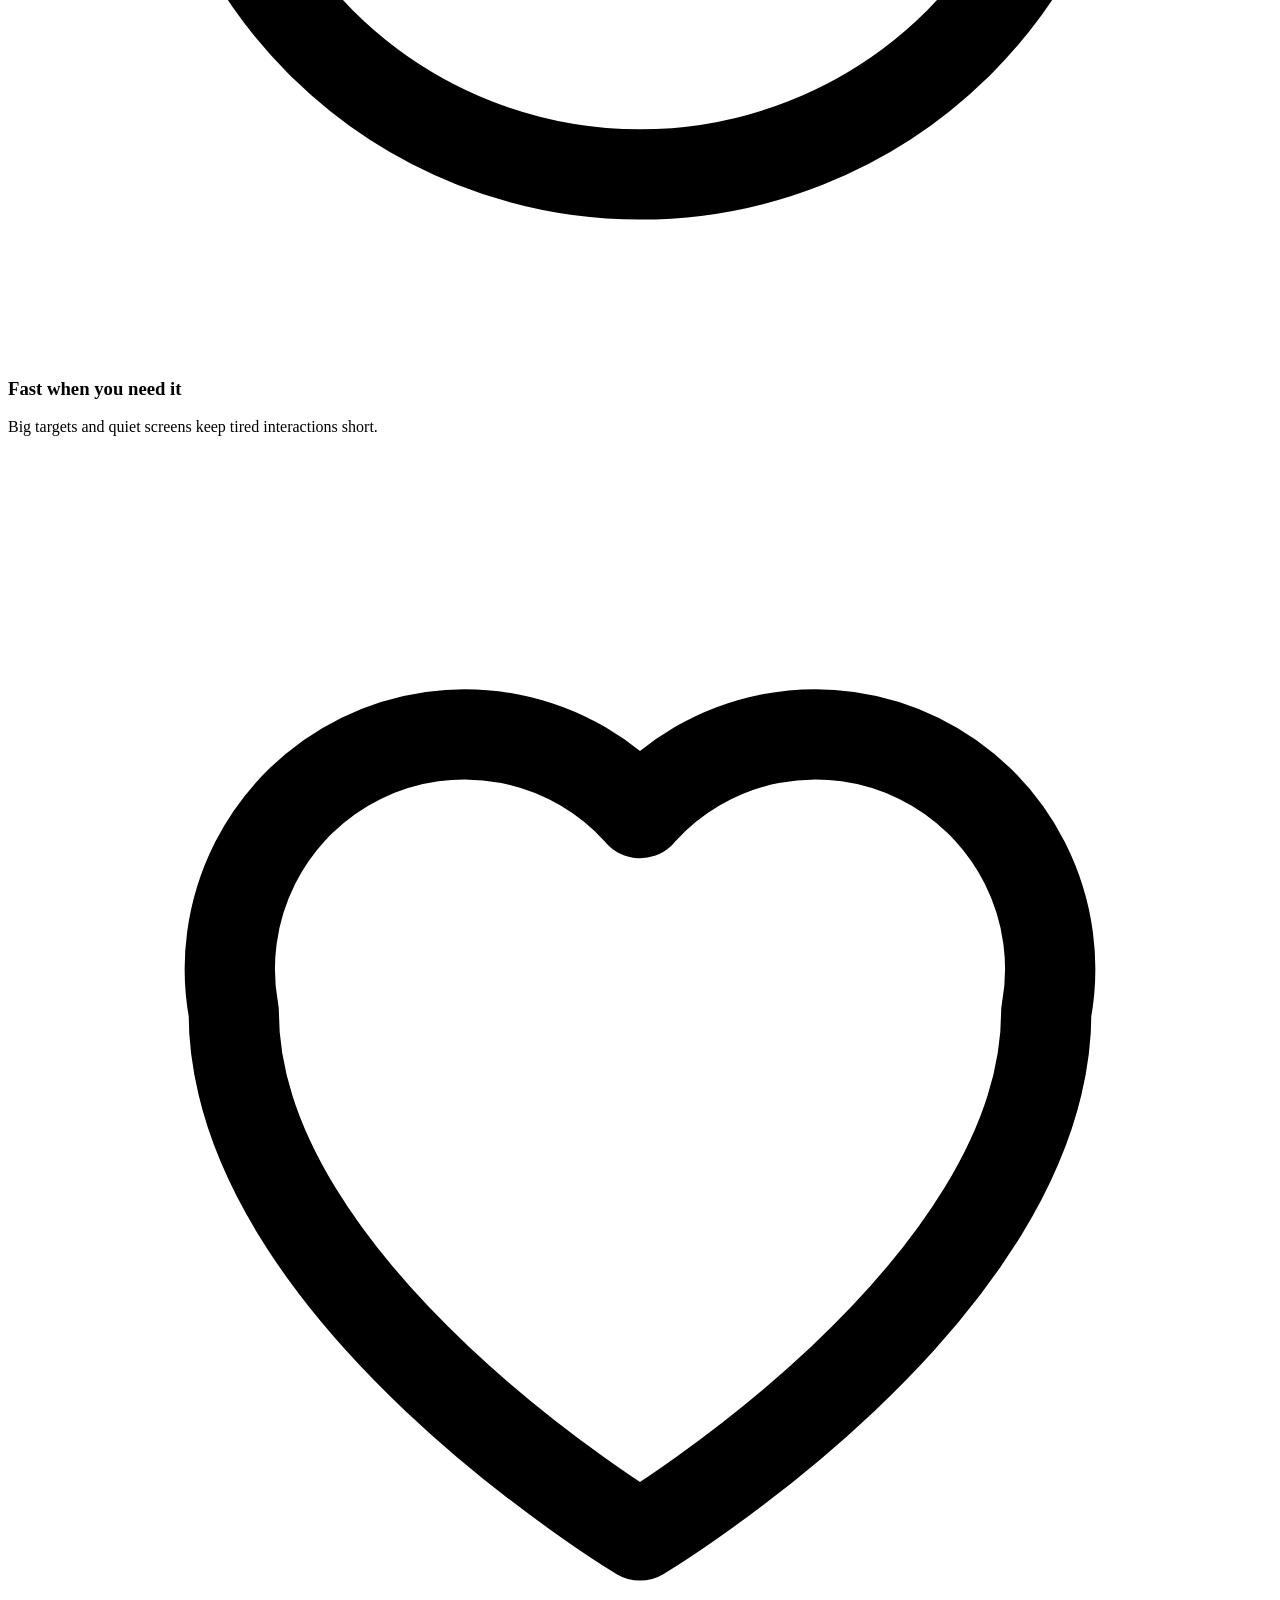
==== commit 69f00e12: "Site: open source front and centre on the home page and /open Home: eyebrow and promise list mention" ====
--- a/landing/public/index.html
+++ b/landing/public/index.html
@@ -52,7 +52,7 @@
       crossorigin
     />
     <link rel="preload" href="/images/family-care-hero.webp" as="image" type="image/webp" />
-    <link rel="stylesheet" href="/styles.css?v=20260902-brand" />
+    <link rel="stylesheet" href="/styles.css?v=20260917-oss" />
     <script type="application/ld+json">
       {
         "@context": "https://schema.org",
@@ -66,7 +66,7 @@
           "price": "0",
           "priceCurrency": "USD"
         },
-        "description": "A free, calm parent app for care logging, pregnancy tools, partner sync, and educational guidance. Submitted to Google Play and in review, then iOS shortly after.",
+        "description": "A free, open-source, calm parent app for care logging, pregnancy tools, partner sync, and educational guidance. Submitted to Google Play and in review, then iOS shortly after.",
         "softwareVersion": "0.1.0"
       }
     </script>
@@ -93,7 +93,7 @@
     <main id="main">
       <section class="hero section-shell">
         <div class="hero-copy">
-          <p class="eyebrow"><span class="eyebrow-dot"></span>Free · no ads · in review on Google Play · iOS shortly after</p>
+          <p class="eyebrow"><span class="eyebrow-dot"></span>Free · no ads · open source · stores soon</p>
           <h1>Baby care that feels <em>calm.</em></h1>
           <p class="lede">
             Keep feeds, sleep, diapers, growth, and pregnancy moments in one gentle place, then
@@ -120,6 +120,10 @@
             <li>
               <svg viewBox="0 0 20 20" aria-hidden="true"><path d="m5 10 3 3 7-7" fill="none" stroke="currentColor" stroke-width="2" stroke-linecap="round" stroke-linejoin="round" /></svg>
               Privacy-first
+            </li>
+            <li>
+              <svg viewBox="0 0 20 20" aria-hidden="true"><path d="m5 10 3 3 7-7" fill="none" stroke="currentColor" stroke-width="2" stroke-linecap="round" stroke-linejoin="round" /></svg>
+              Open source
             </li>
           </ul>
         </div>
@@ -180,7 +184,7 @@
           <div><strong>2 taps</strong><span>for the logs you make most</span></div>
           <div><strong>25 topics</strong><span>for “is this normal?” moments</span></div>
           <div><strong>Offline-first</strong><span>because hospital signal is real</span></div>
-          <div><strong>No guilt</strong><span>for missed logs or messy days</span></div>
+          <div><strong>Open source</strong><span>AGPL-3.0, every line on GitHub</span></div>
         </div>
       </section>
 
@@ -411,6 +415,33 @@
         </div>
       </section>
 
+      <section id="open-source" class="oss section-shell section-space" aria-labelledby="oss-title">
+        <div class="oss-card">
+          <div class="oss-copy">
+            <p class="eyebrow"><span class="eyebrow-dot"></span>Open source since 17 Sep 2026</p>
+            <h2 id="oss-title">Every line of Enfold is public.</h2>
+            <p>
+              A baby app holds your family’s most private notes. “No ads, no selling data” is easy to
+              say. So we put the whole thing on GitHub under the AGPL: the app, the API, this website,
+              and every learn card with the name of the clinician who reviewed it. Read it, run it,
+              fork it, help translate it.
+            </p>
+            <ul class="oss-facts" aria-label="What is open">
+              <li><strong>AGPL-3.0</strong><span>app, backend and site</span></li>
+              <li><strong>Reviewed cards</strong><span>reviewer and date on each</span></li>
+              <li><strong>No CLA</strong><span>you keep your copyright</span></li>
+            </ul>
+            <div class="hero-actions">
+              <a class="button button-cream" href="https://github.com/enfold-baby/enfold" target="_blank" rel="noopener noreferrer">
+                <svg viewBox="0 0 24 24" aria-hidden="true"><path fill="currentColor" d="M12 .5a12 12 0 0 0-3.8 23.4c.6.1.8-.3.8-.6v-2.2c-3.3.7-4-1.4-4-1.4-.6-1.4-1.4-1.8-1.4-1.8-1.1-.7.1-.7.1-.7 1.2.1 1.8 1.2 1.8 1.2 1.1 1.9 2.8 1.3 3.5 1 .1-.8.4-1.3.8-1.6-2.7-.3-5.5-1.3-5.5-5.9 0-1.3.5-2.4 1.2-3.2-.1-.3-.5-1.5.1-3.2 0 0 1-.3 3.3 1.2a11.5 11.5 0 0 1 6 0c2.3-1.5 3.3-1.2 3.3-1.2.6 1.7.2 2.9.1 3.2.8.8 1.2 1.9 1.2 3.2 0 4.6-2.8 5.6-5.5 5.9.4.4.8 1.1.8 2.2v3.3c0 .3.2.7.8.6A12 12 0 0 0 12 .5Z"/></svg>
+                View the code on GitHub
+              </a>
+              <a class="button button-secondary button-secondary--dark" href="/open/">How we build in the open</a>
+            </div>
+          </div>
+        </div>
+      </section>
+
       <section class="countdown section-shell">
         <div class="countdown-card">
           <div class="countdown-orbit" aria-hidden="true"><span></span><i></i></div>
@@ -550,6 +581,7 @@
           <a href="#features">Inside the app</a>
           <a href="/support/">Support</a>
           <a href="/open/">Open</a>
+          <a href="https://github.com/enfold-baby/enfold" target="_blank" rel="noopener noreferrer">GitHub</a>
           <a href="/roadmap/">Roadmap</a>
           <a href="/privacy/">Privacy</a>
           <a href="/terms/">Terms</a>
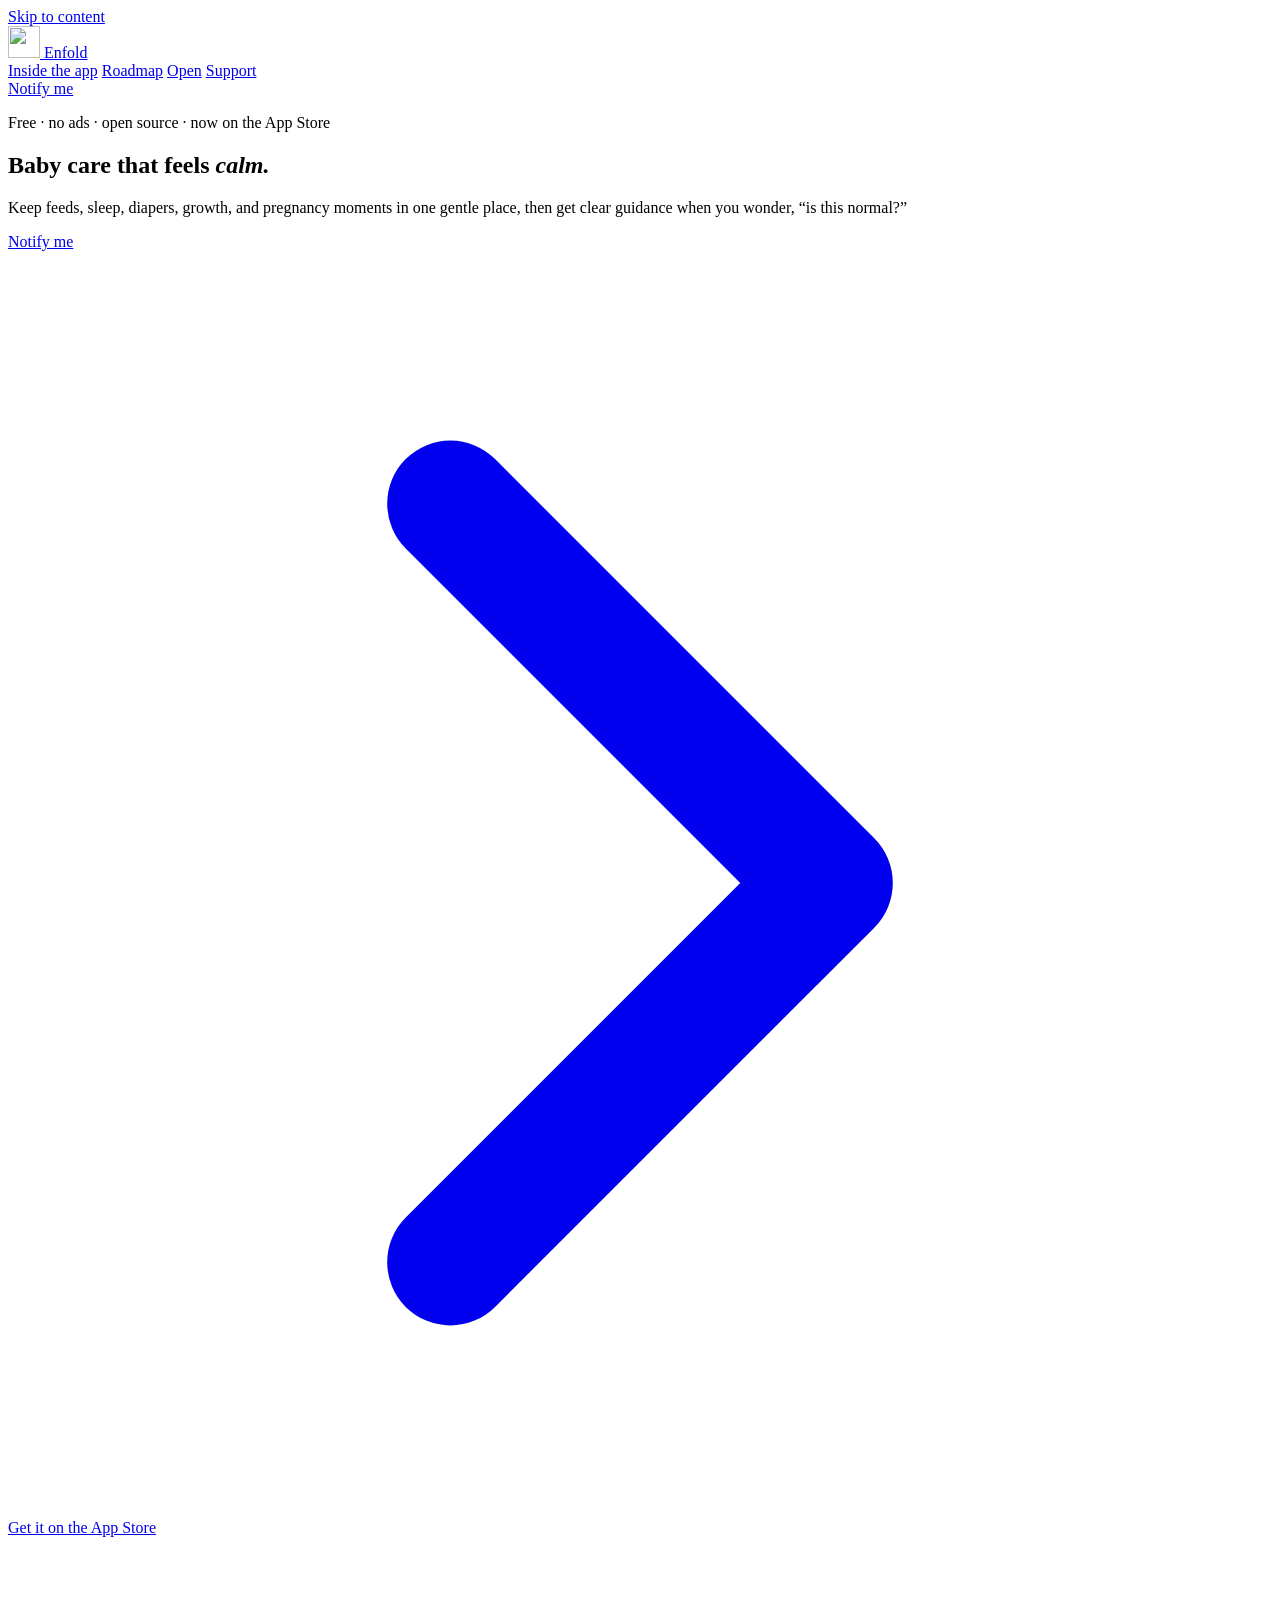
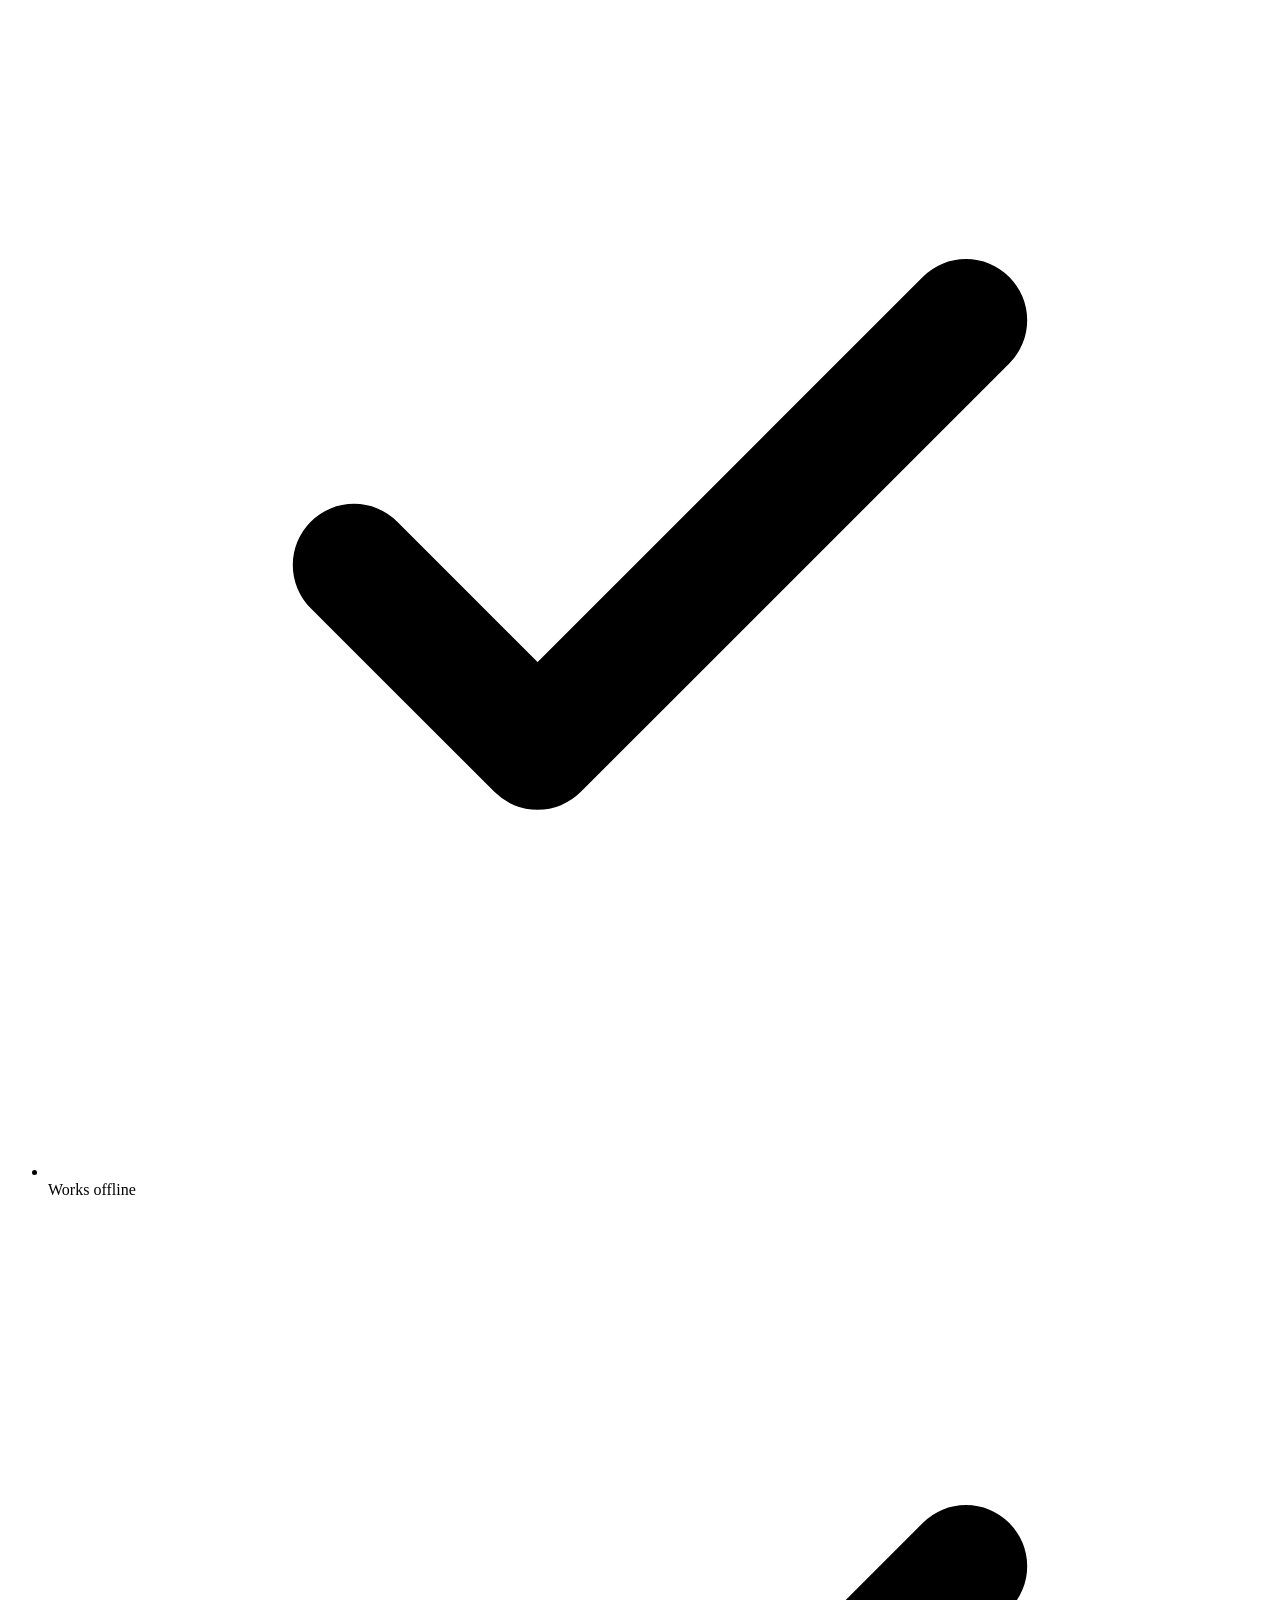
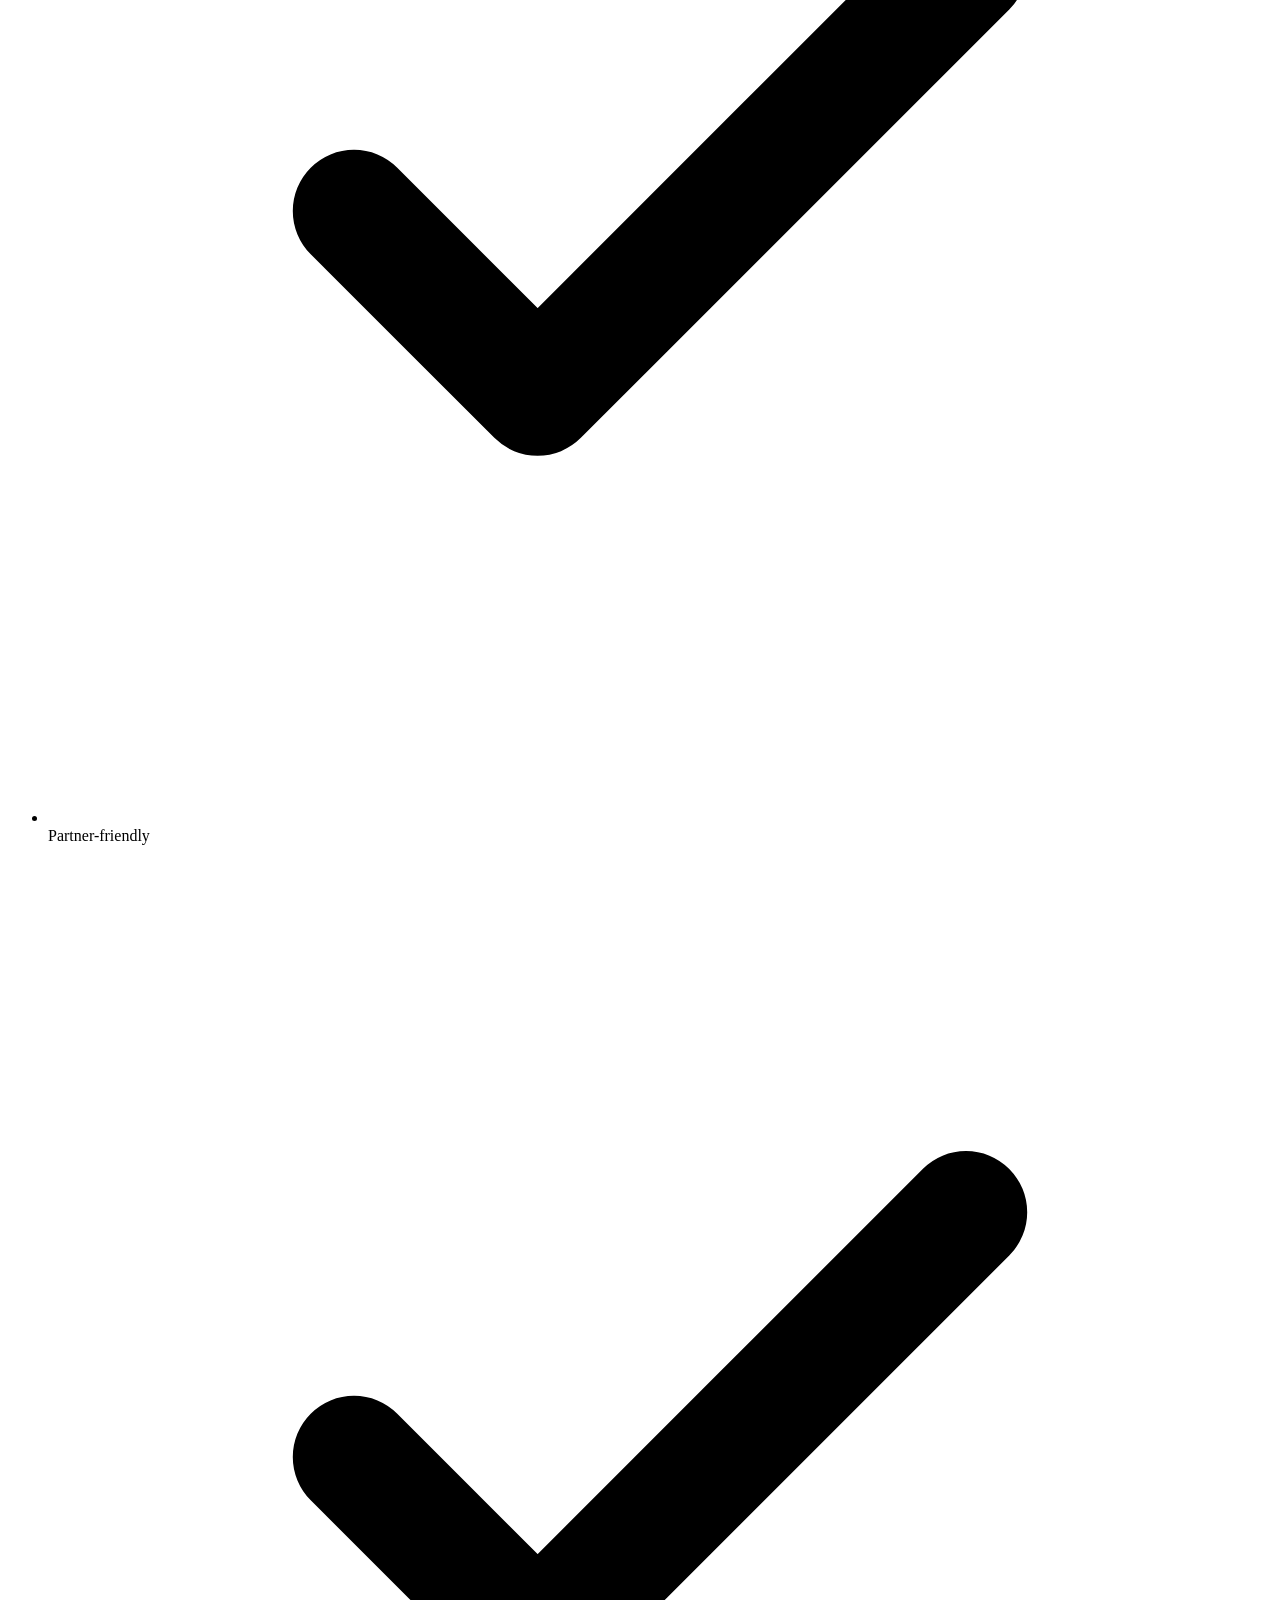
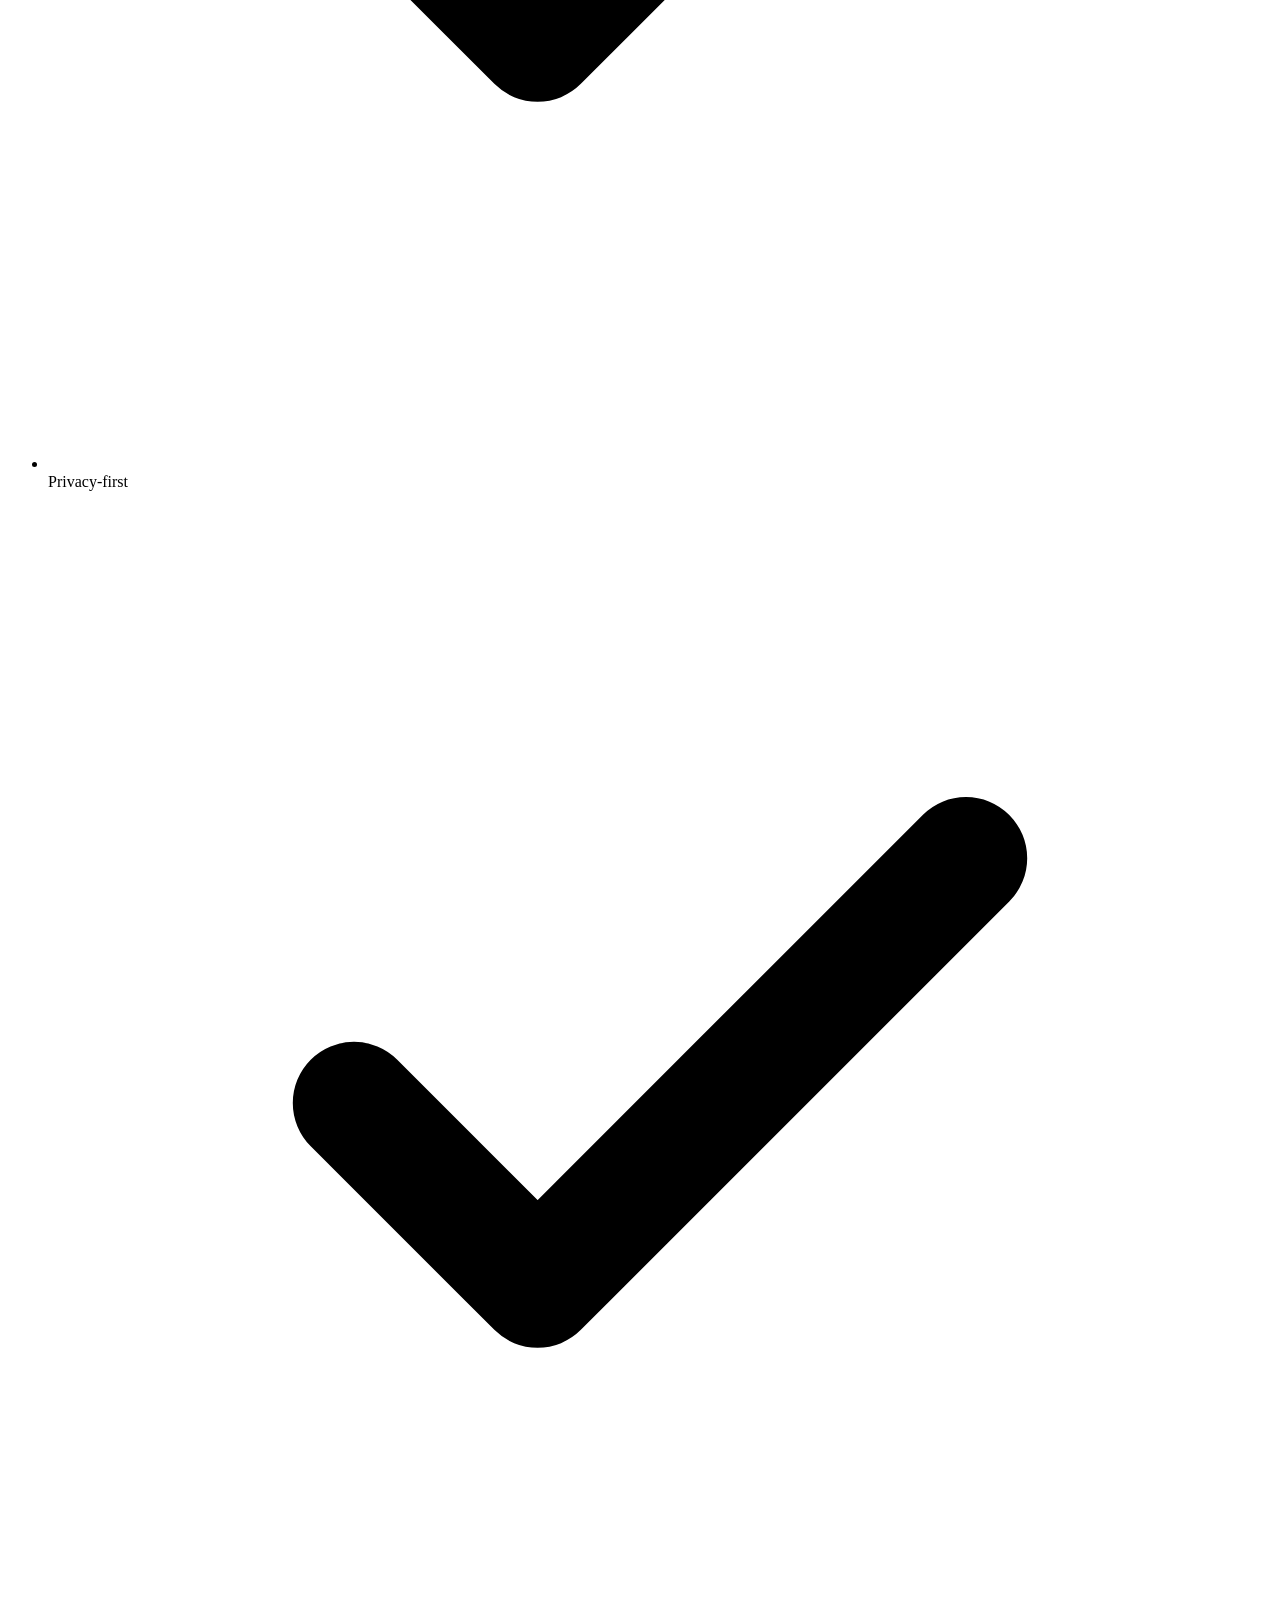
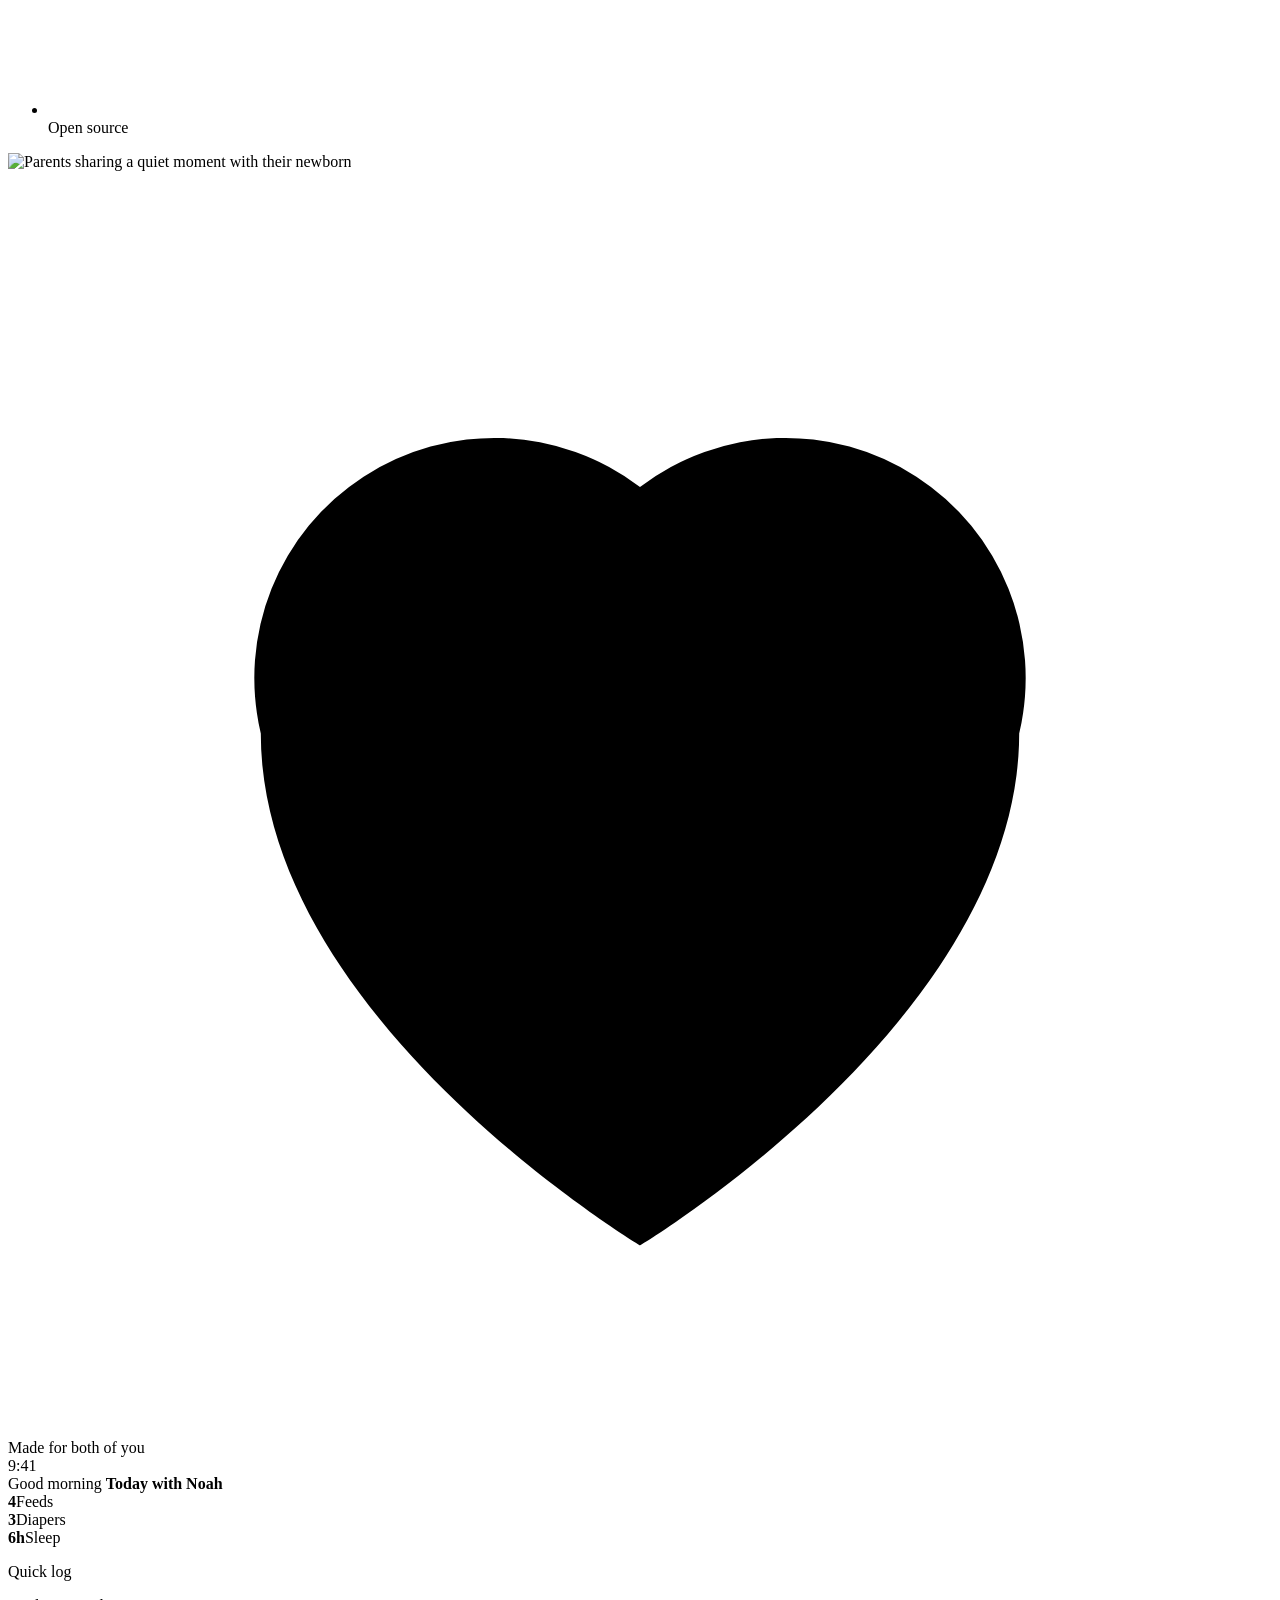
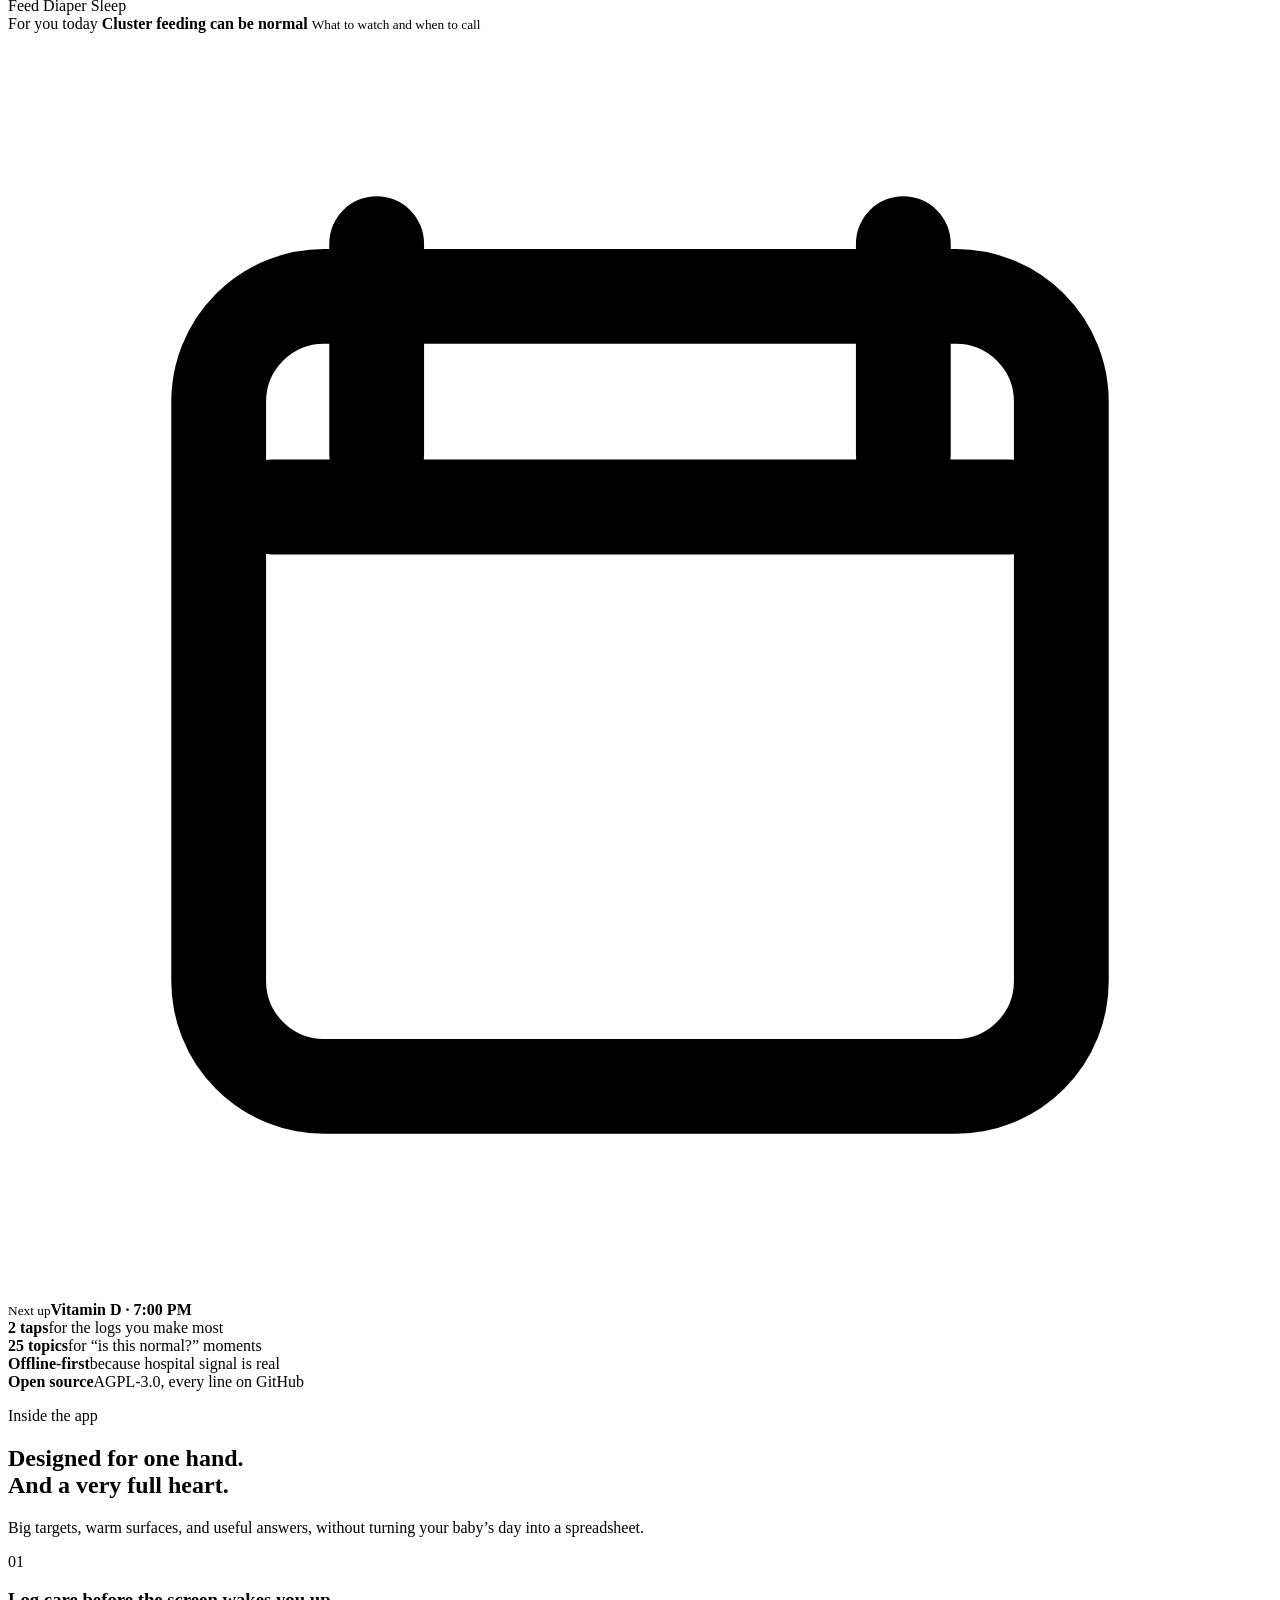
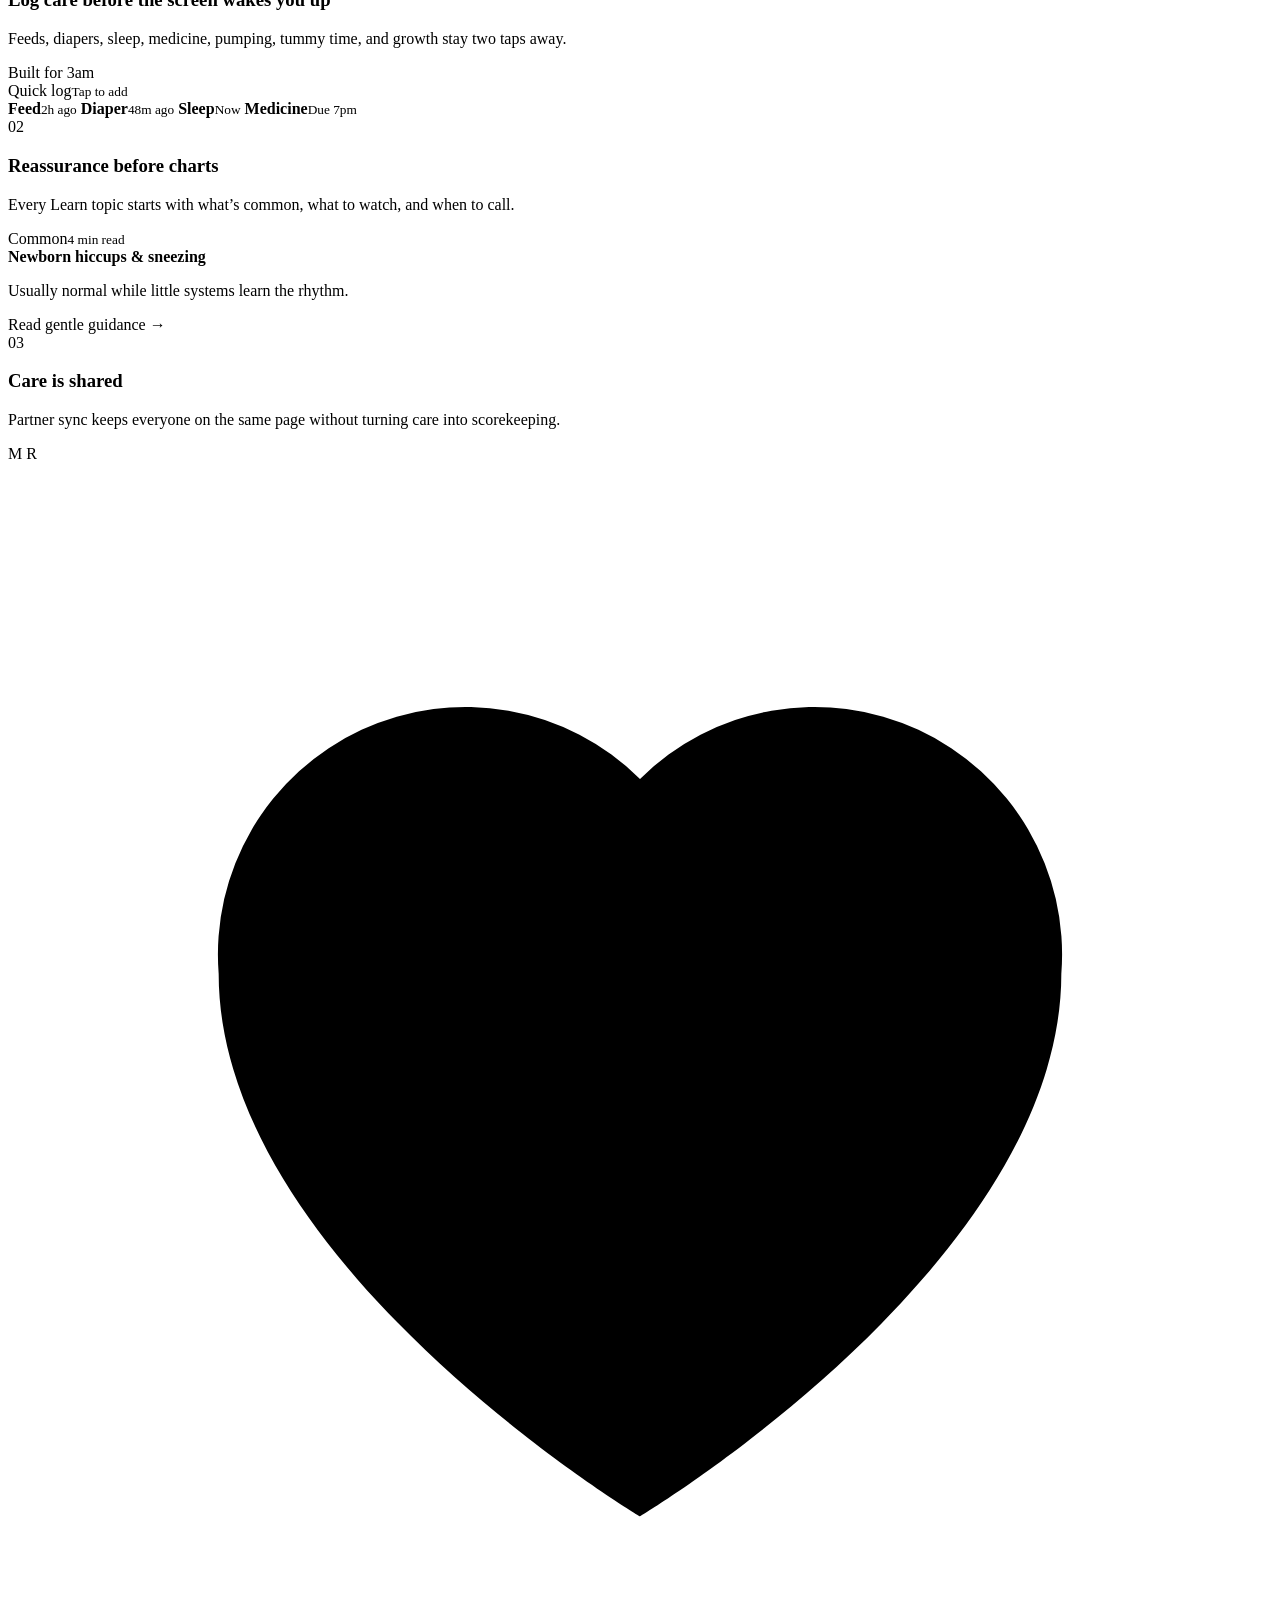
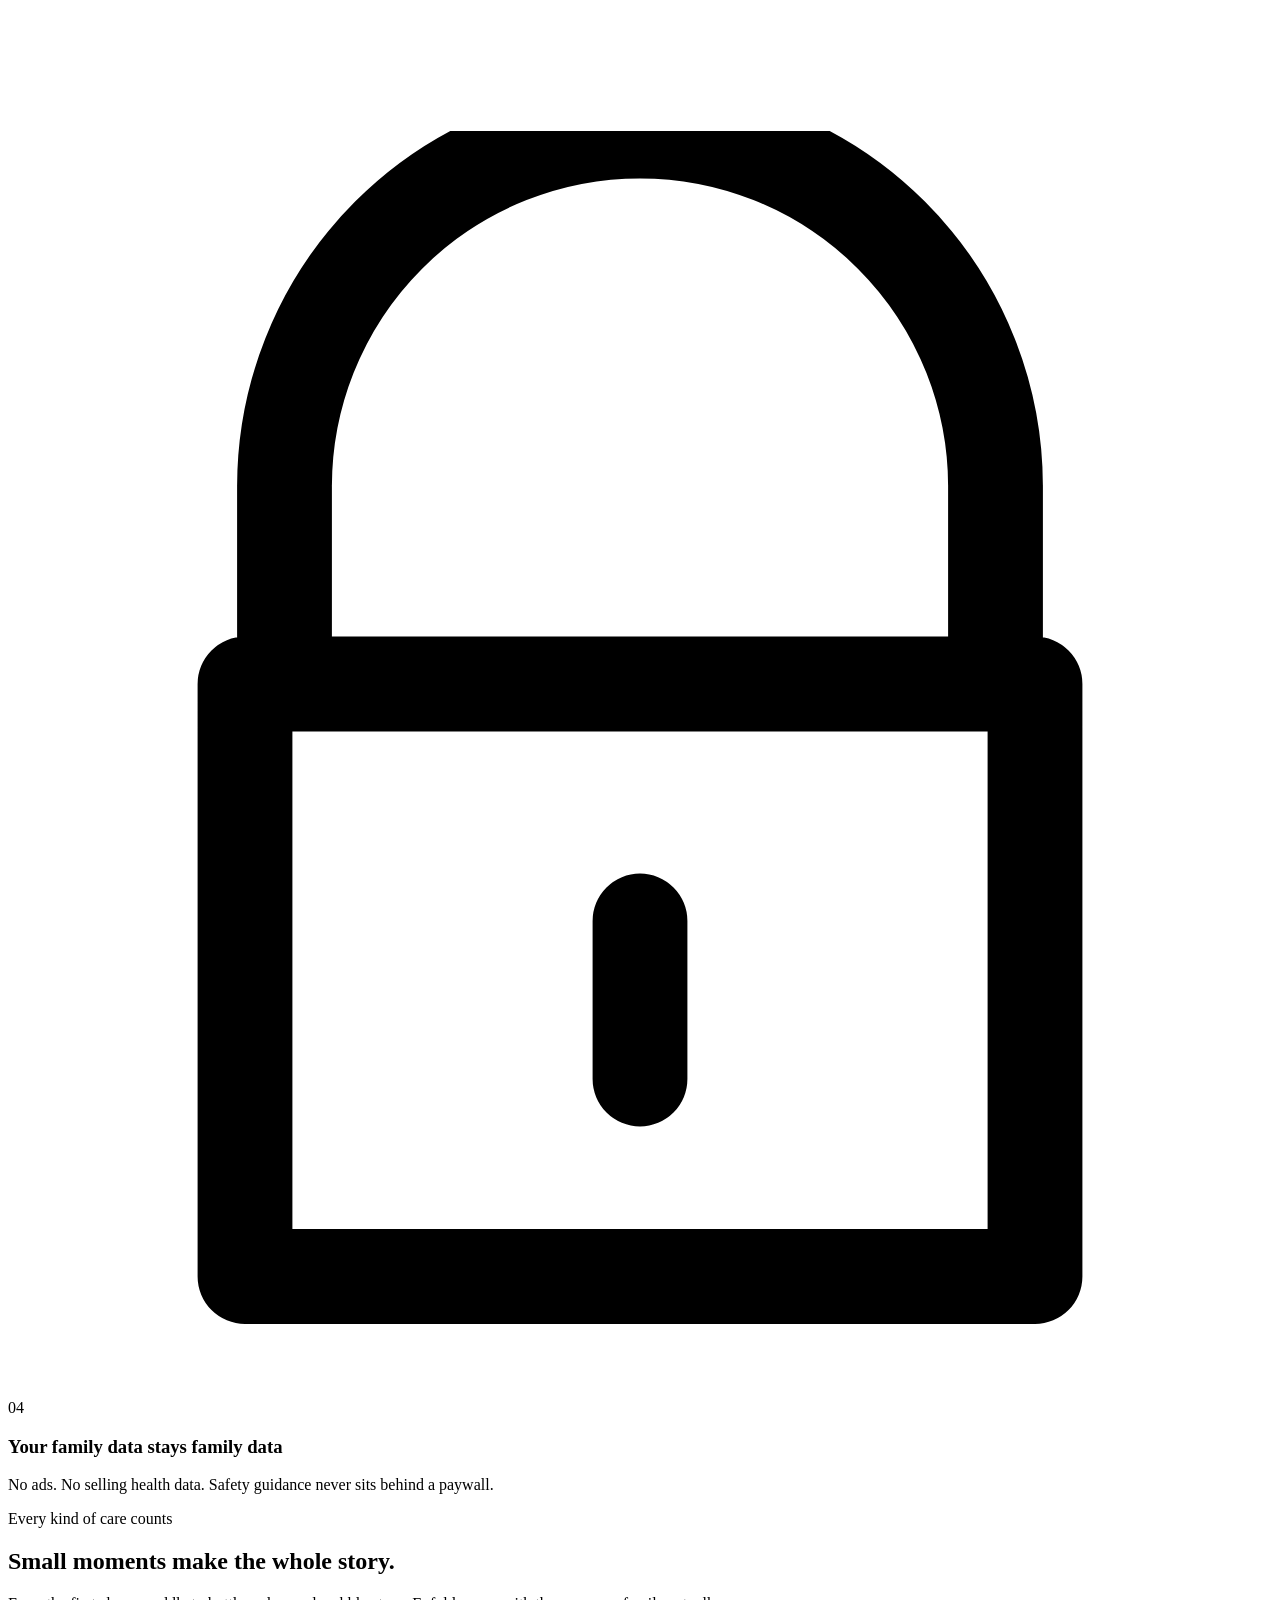
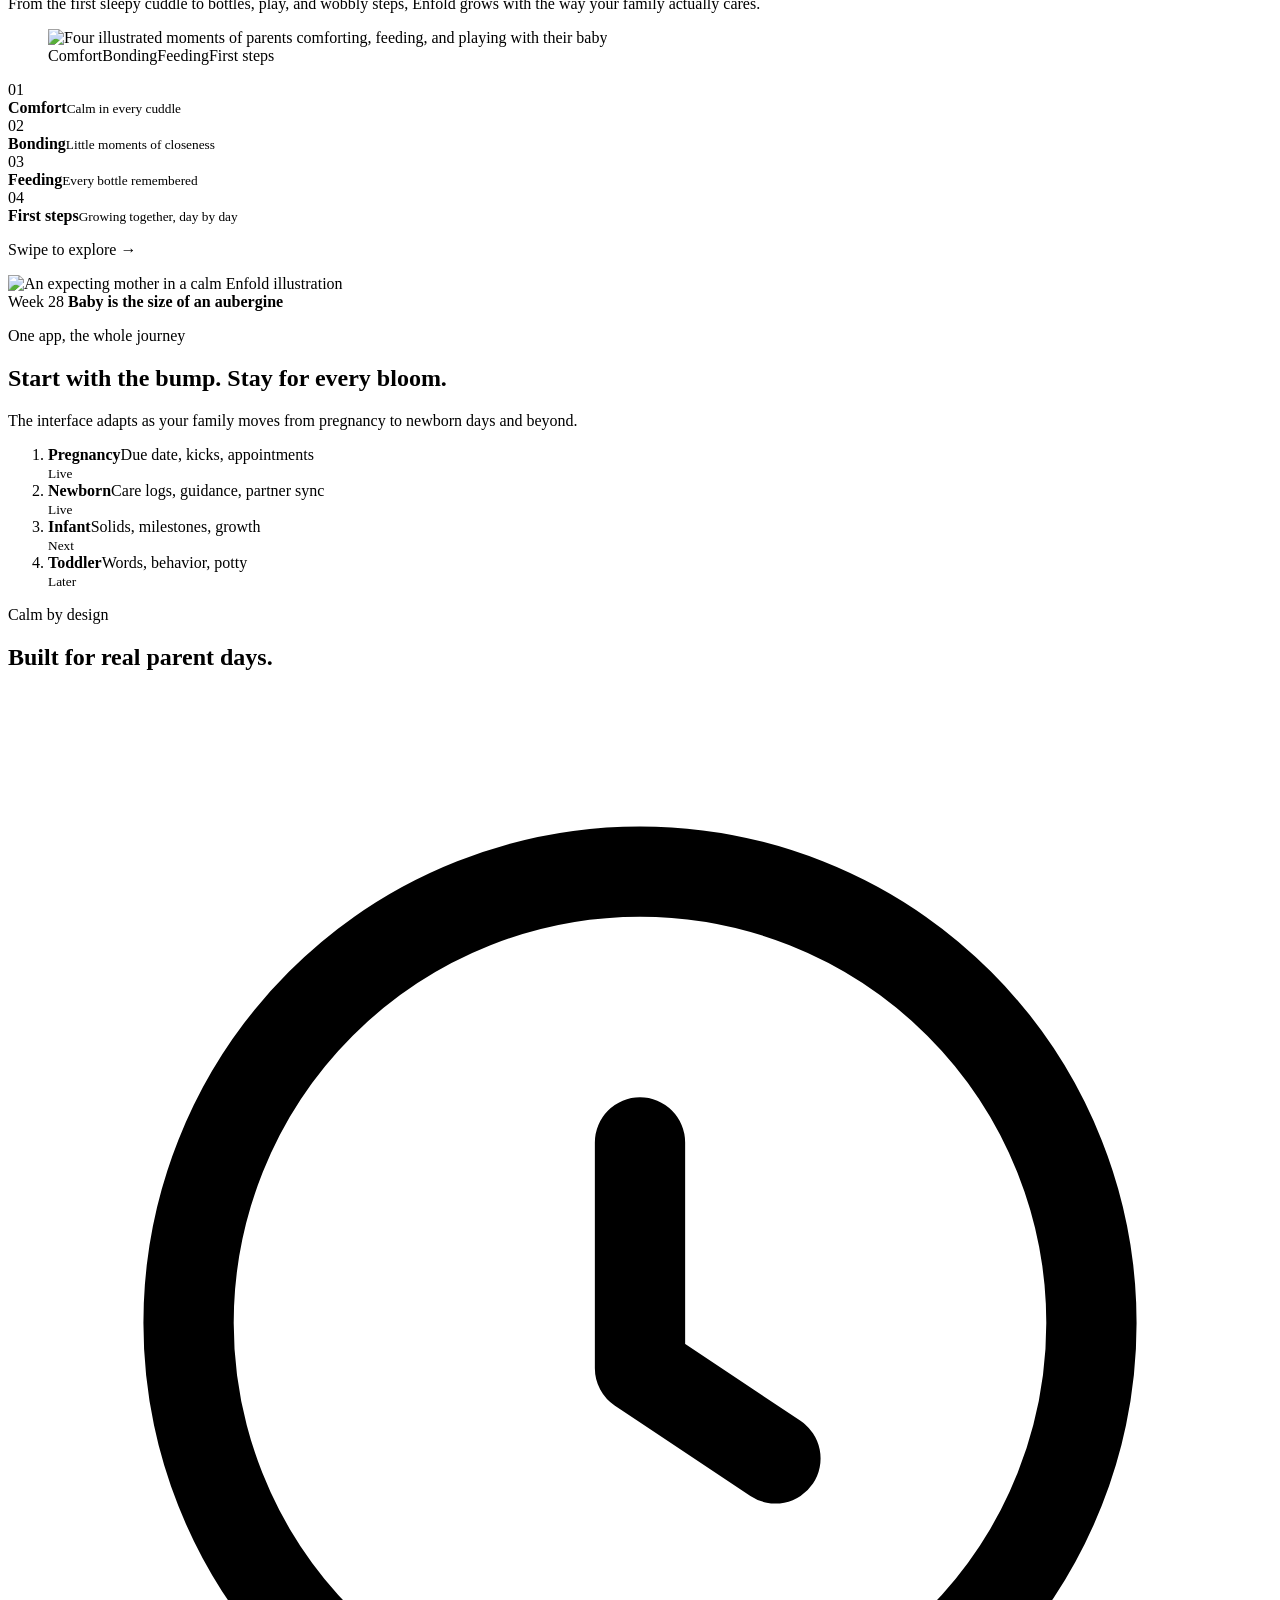
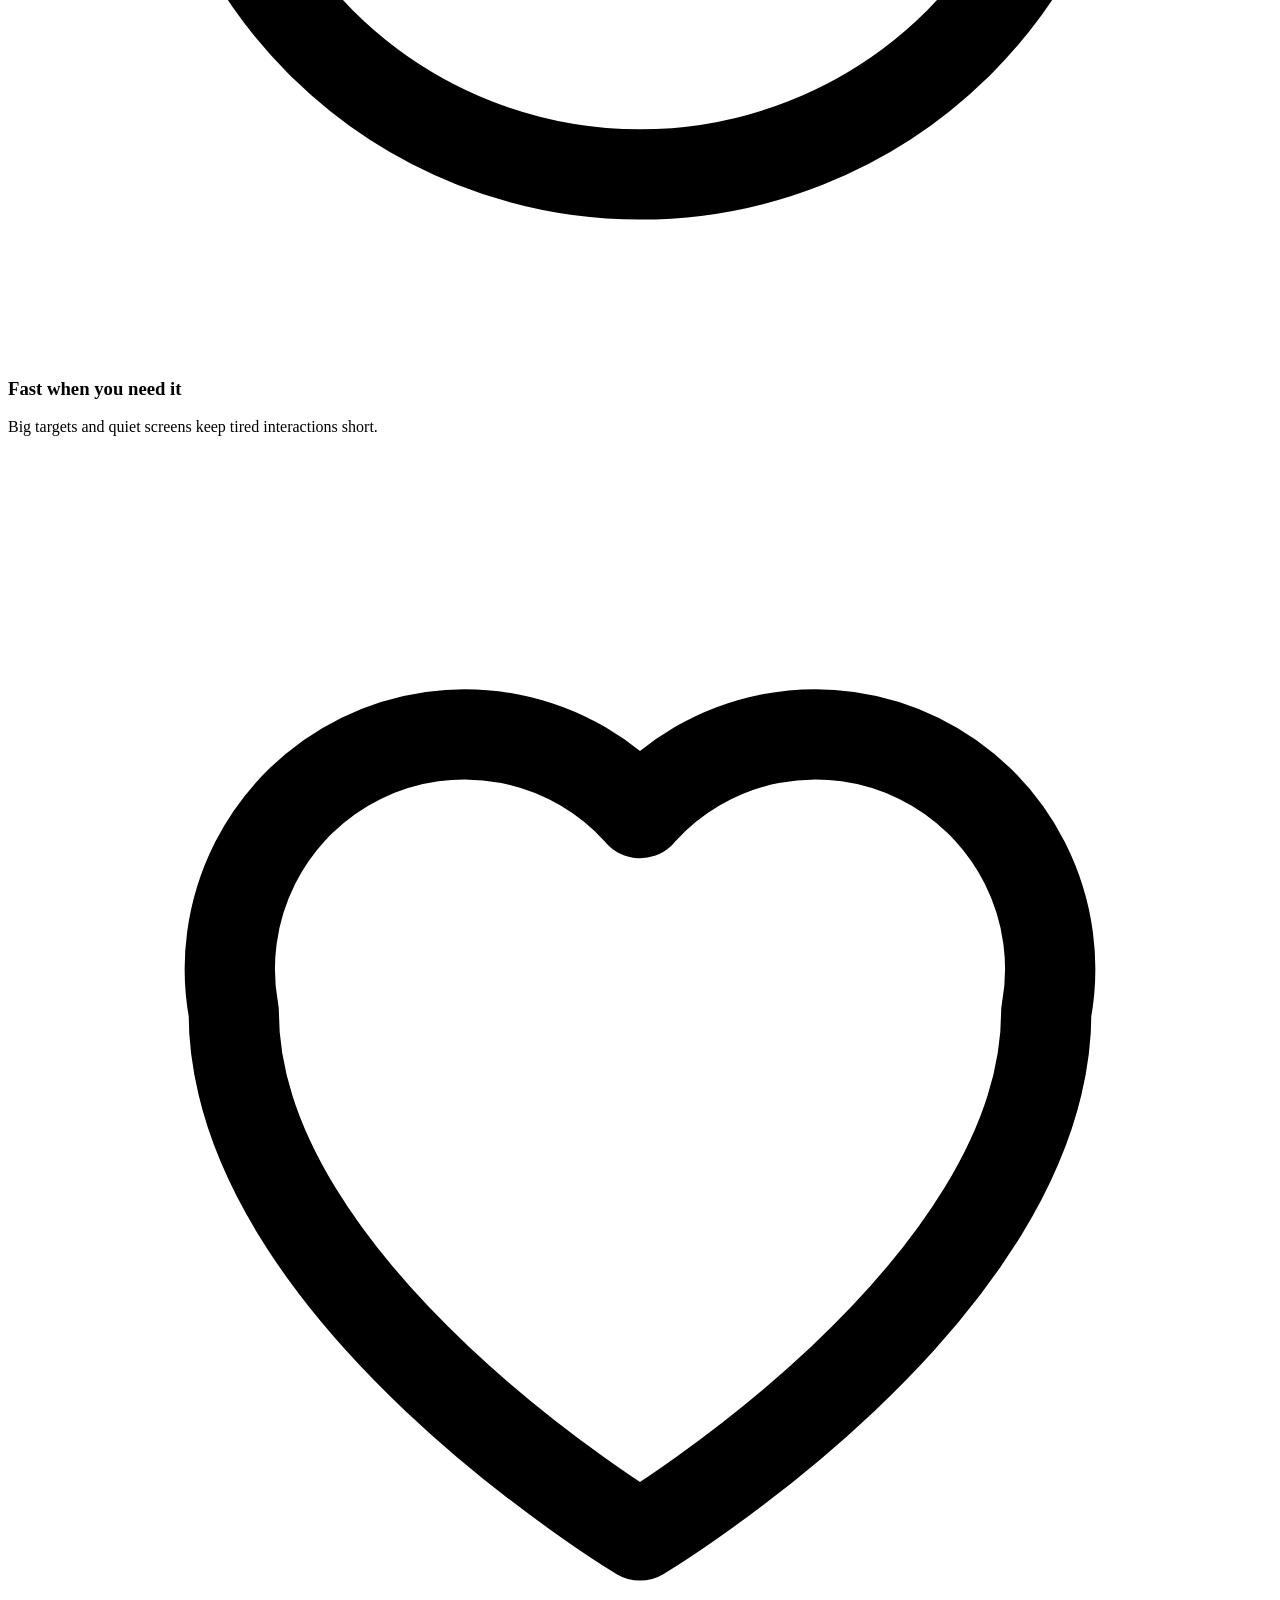
==== commit eb24c5a0: "Docs and site: App Store live, open source, launch-posts plan, session handoff SESSION, PICKUP (new " ====
--- a/landing/public/index.html
+++ b/landing/public/index.html
@@ -93,7 +93,7 @@
     <main id="main">
       <section class="hero section-shell">
         <div class="hero-copy">
-          <p class="eyebrow"><span class="eyebrow-dot"></span>Free · no ads · open source · stores soon</p>
+          <p class="eyebrow"><span class="eyebrow-dot"></span>Free · no ads · open source · now on the App Store</p>
           <h1>Baby care that feels <em>calm.</em></h1>
           <p class="lede">
             Keep feeds, sleep, diapers, growth, and pregnancy moments in one gentle place, then
@@ -106,7 +106,7 @@
                 <path d="m7 4 6 6-6 6" fill="none" stroke="currentColor" stroke-width="2" stroke-linecap="round" stroke-linejoin="round" />
               </svg>
             </a>
-            <a class="button button-secondary" href="#features">See what’s inside</a>
+            <a class="button button-secondary" href="https://apps.apple.com/us/app/enfold-baby-tracker/id6811765288" target="_blank" rel="noopener noreferrer">Get it on the App Store</a>
           </div>
           <ul class="hero-reassurance" aria-label="Enfold promises">
             <li>
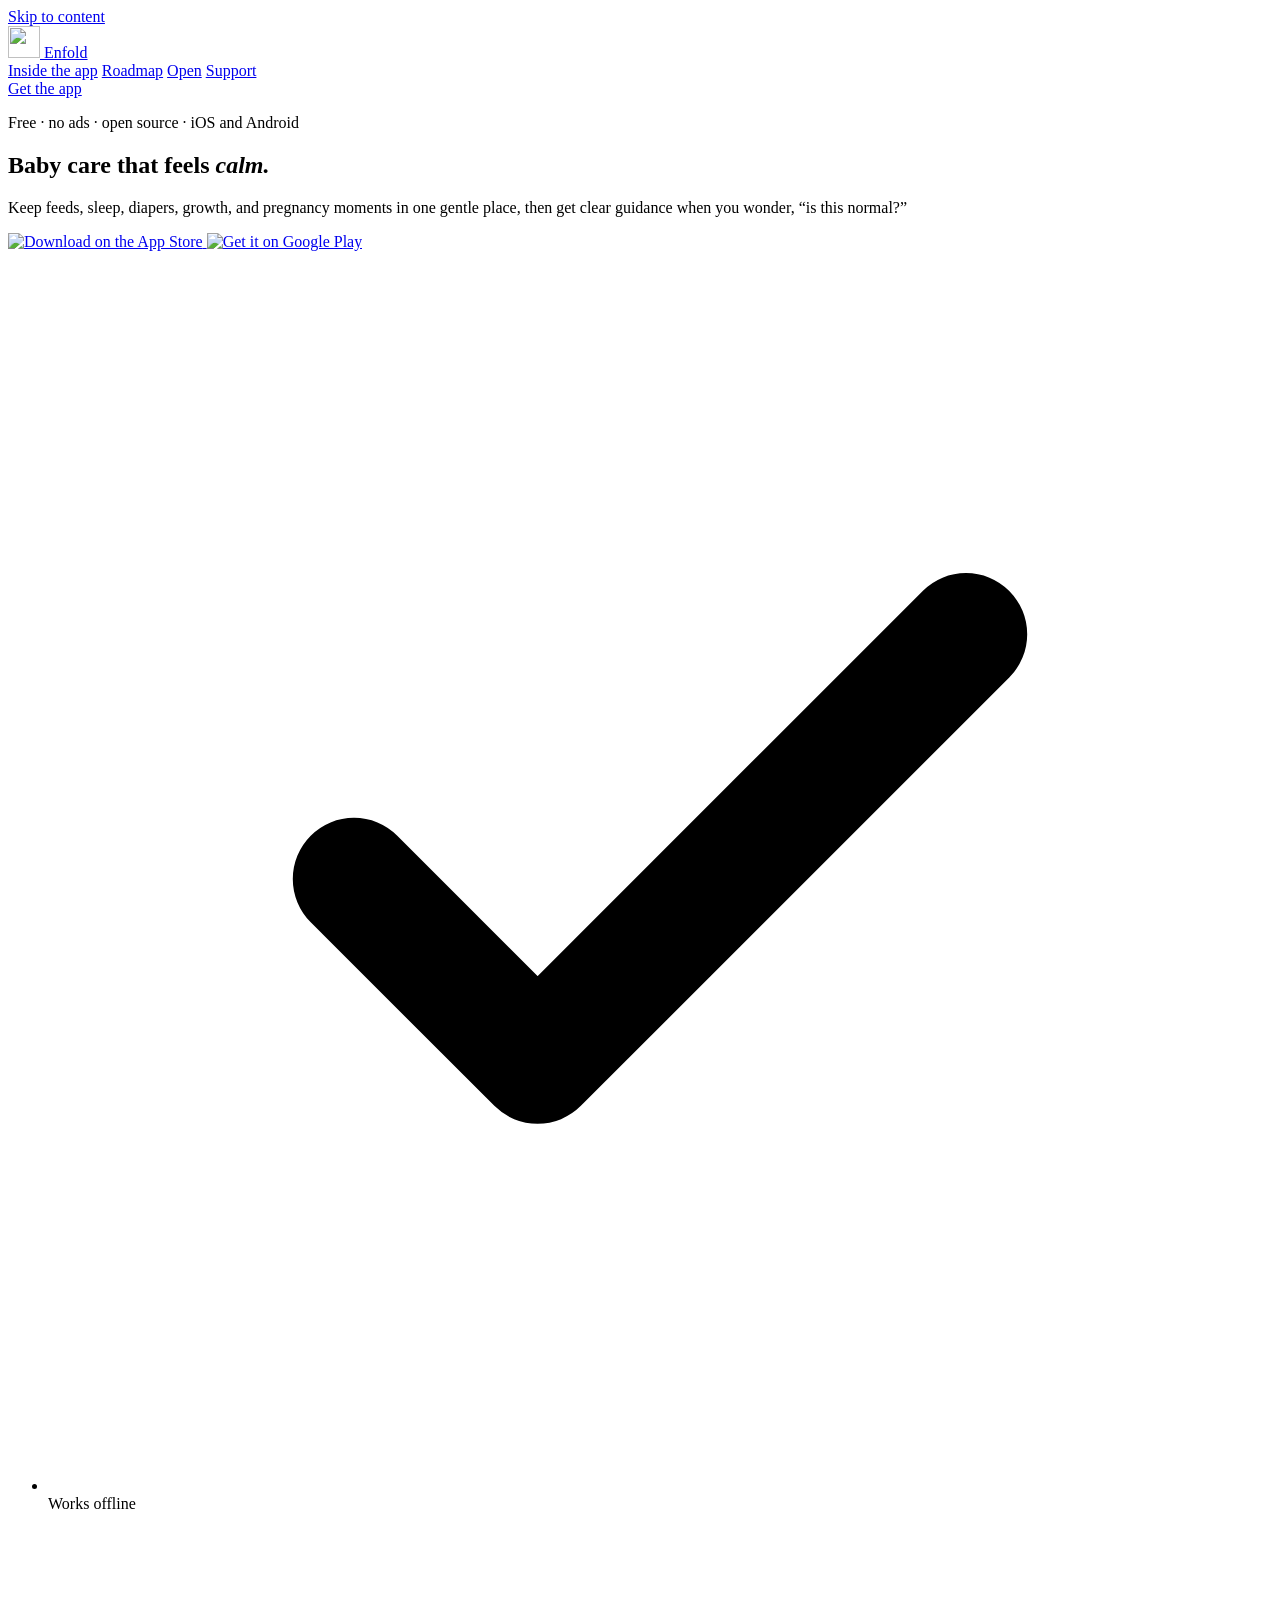
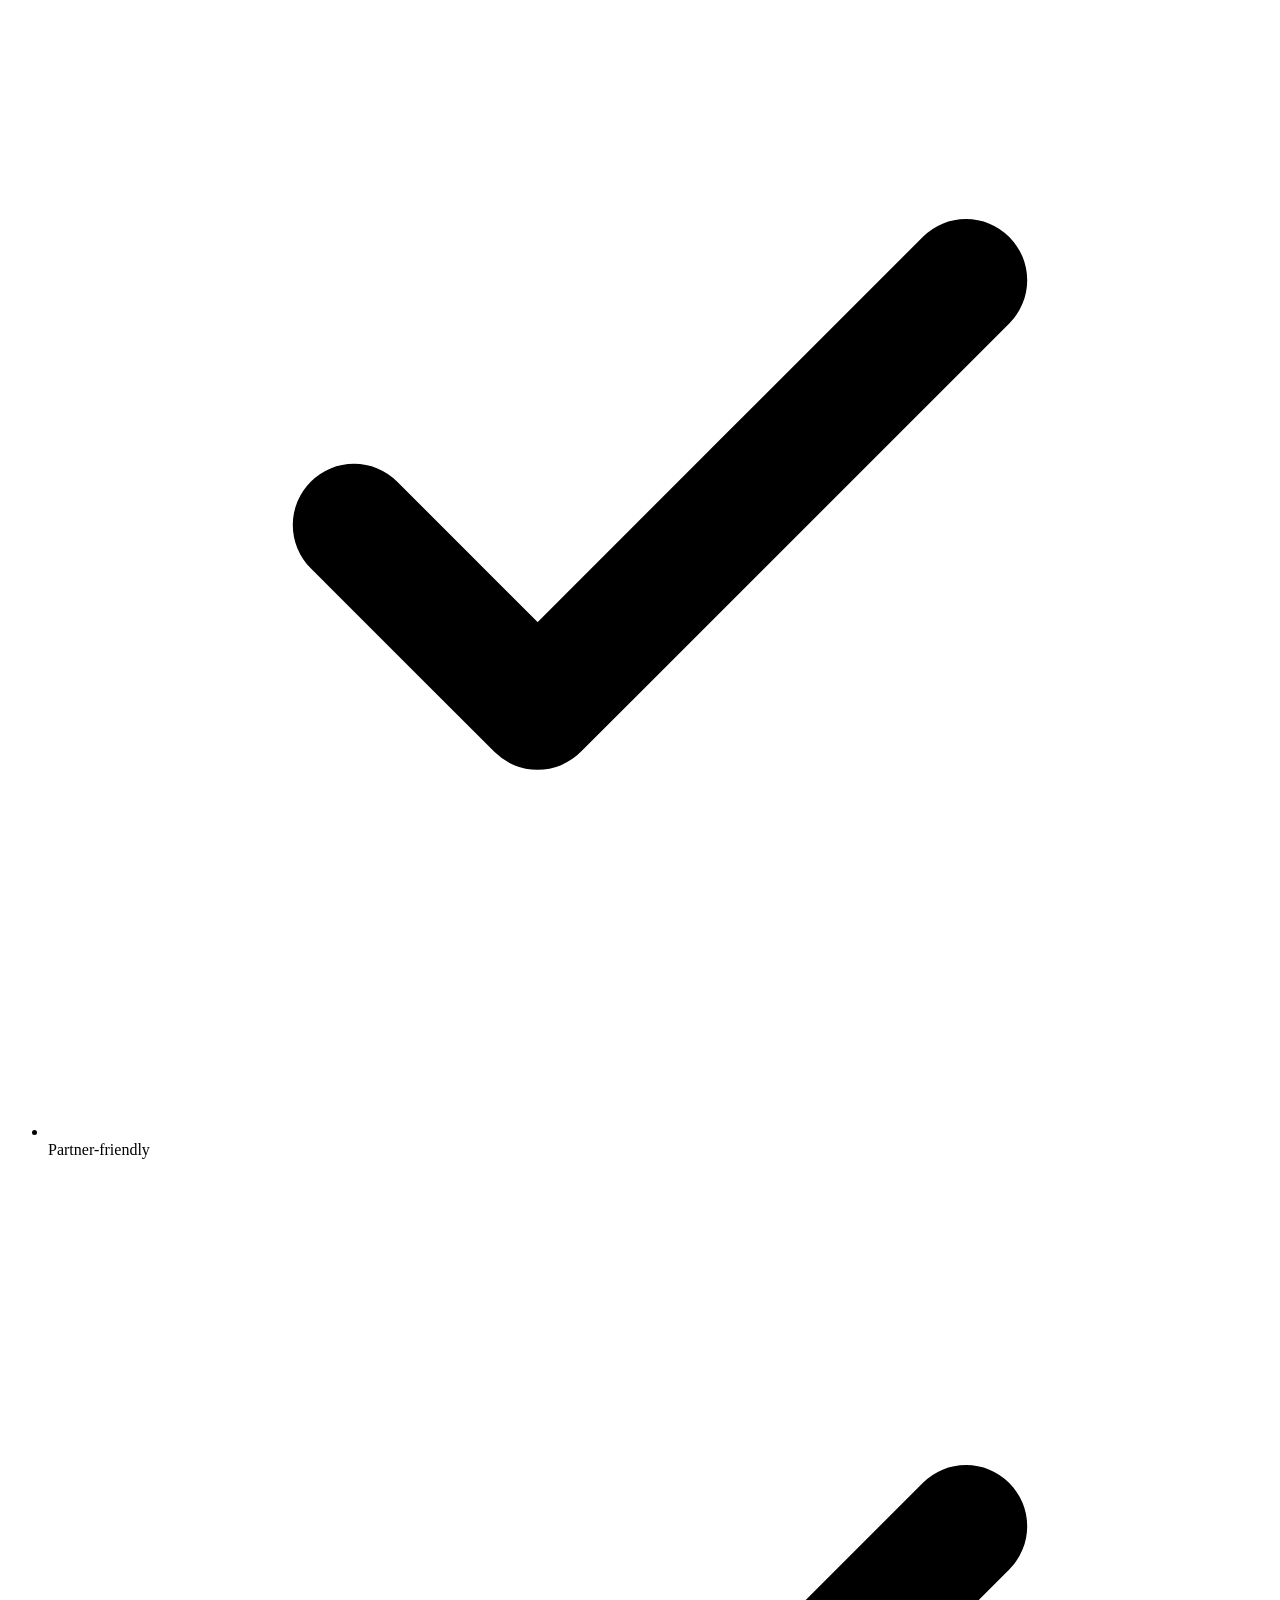
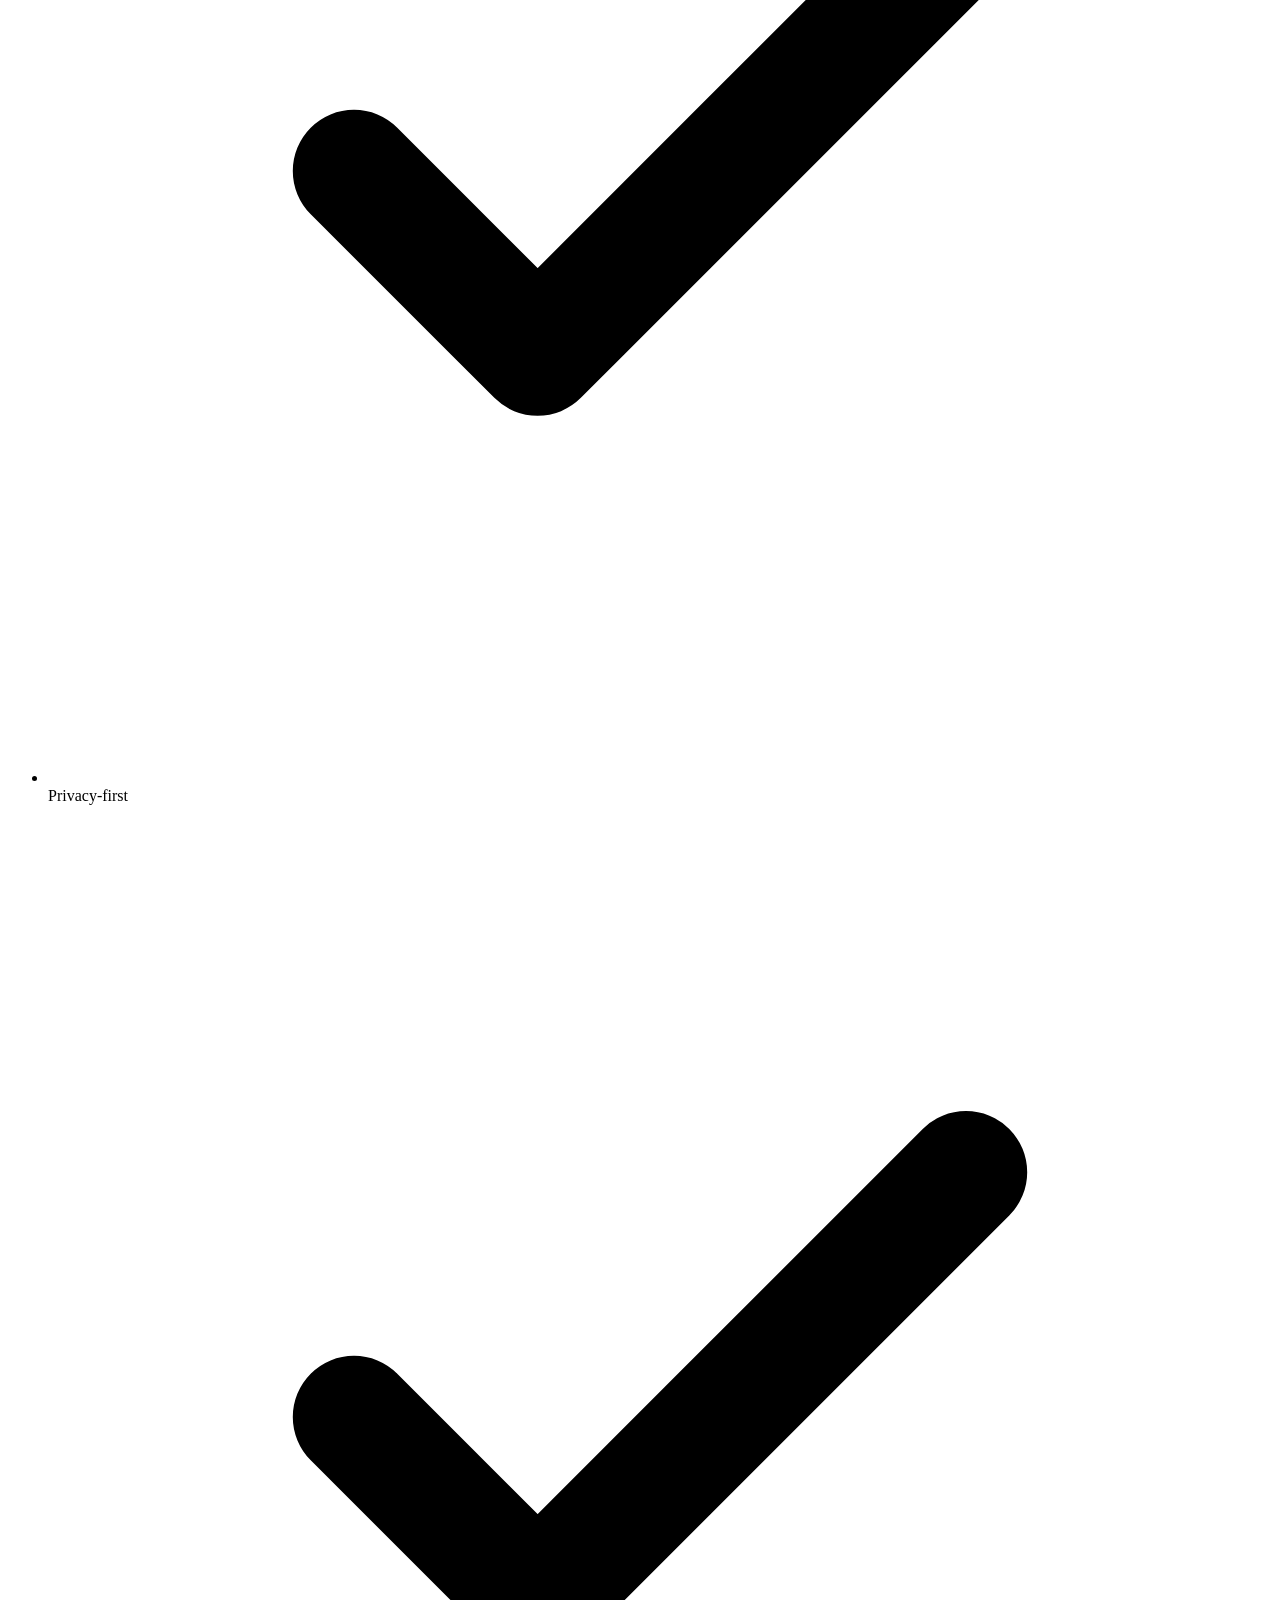
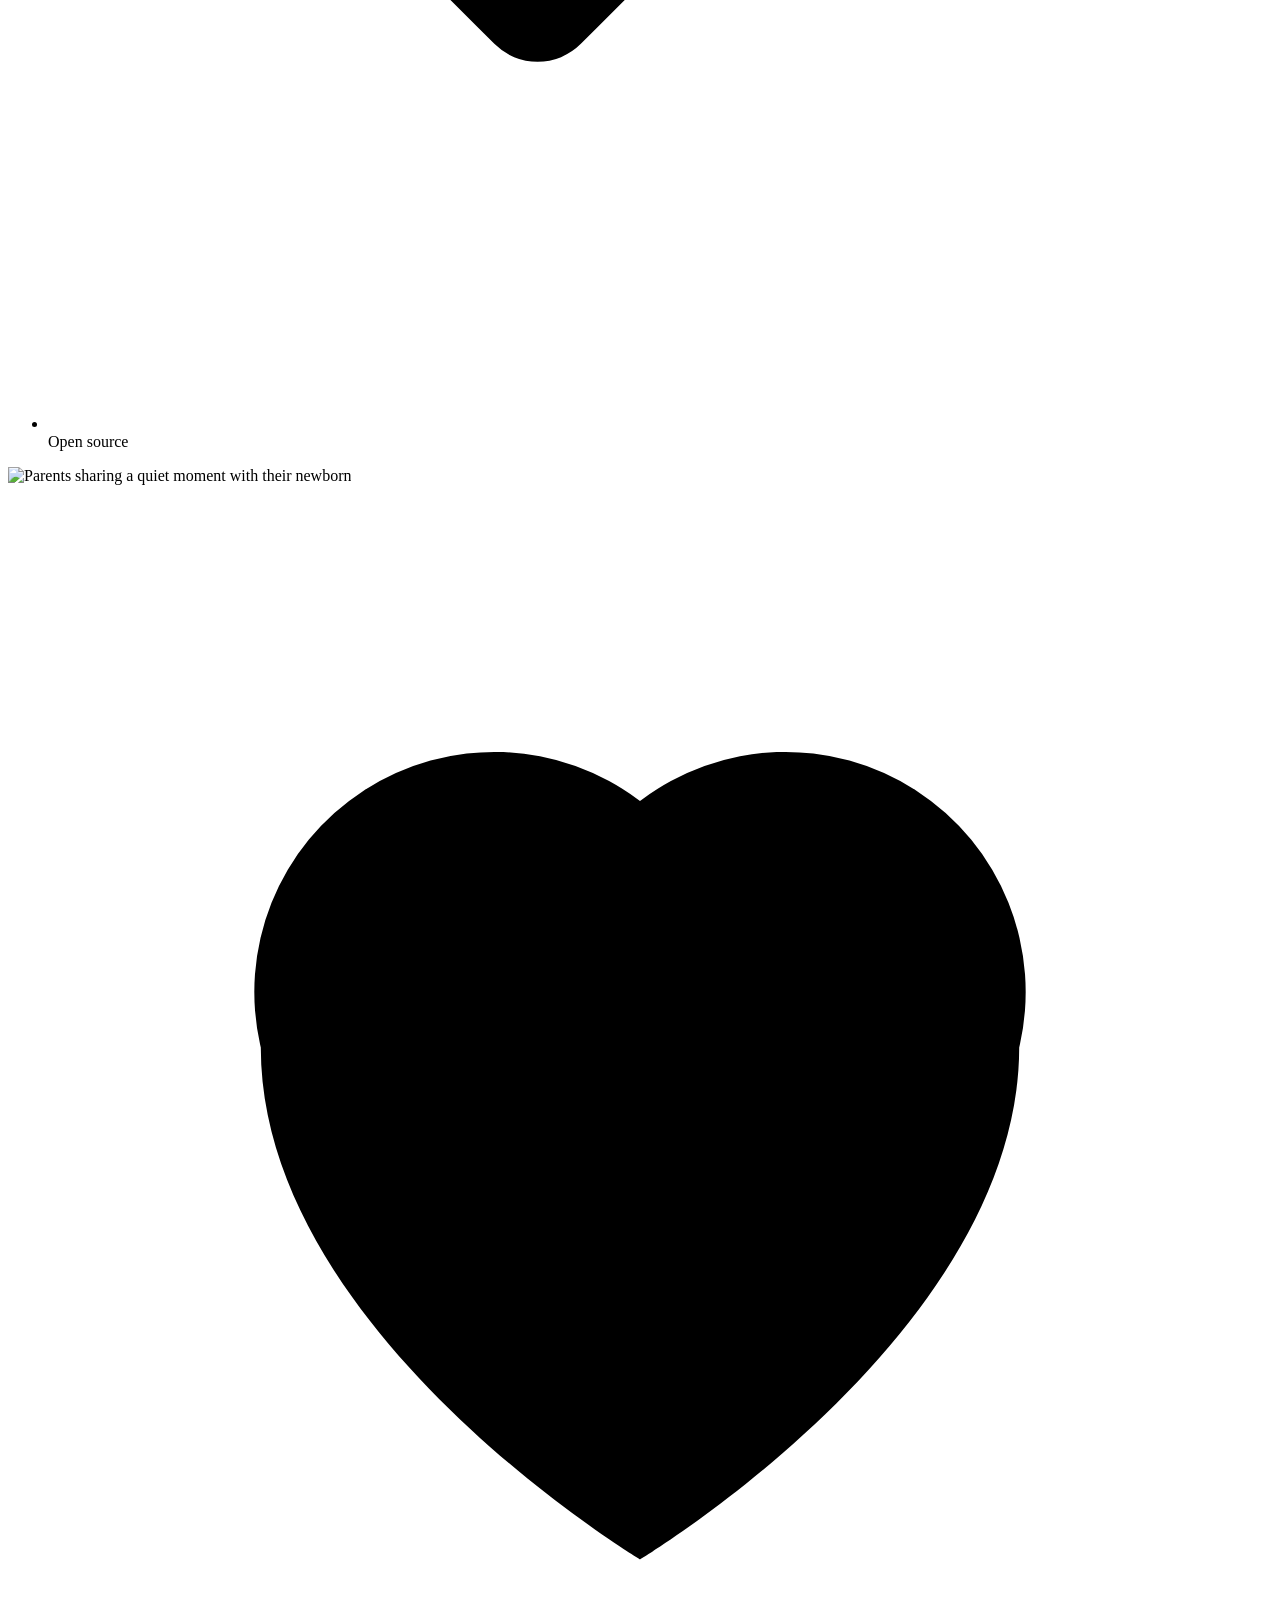
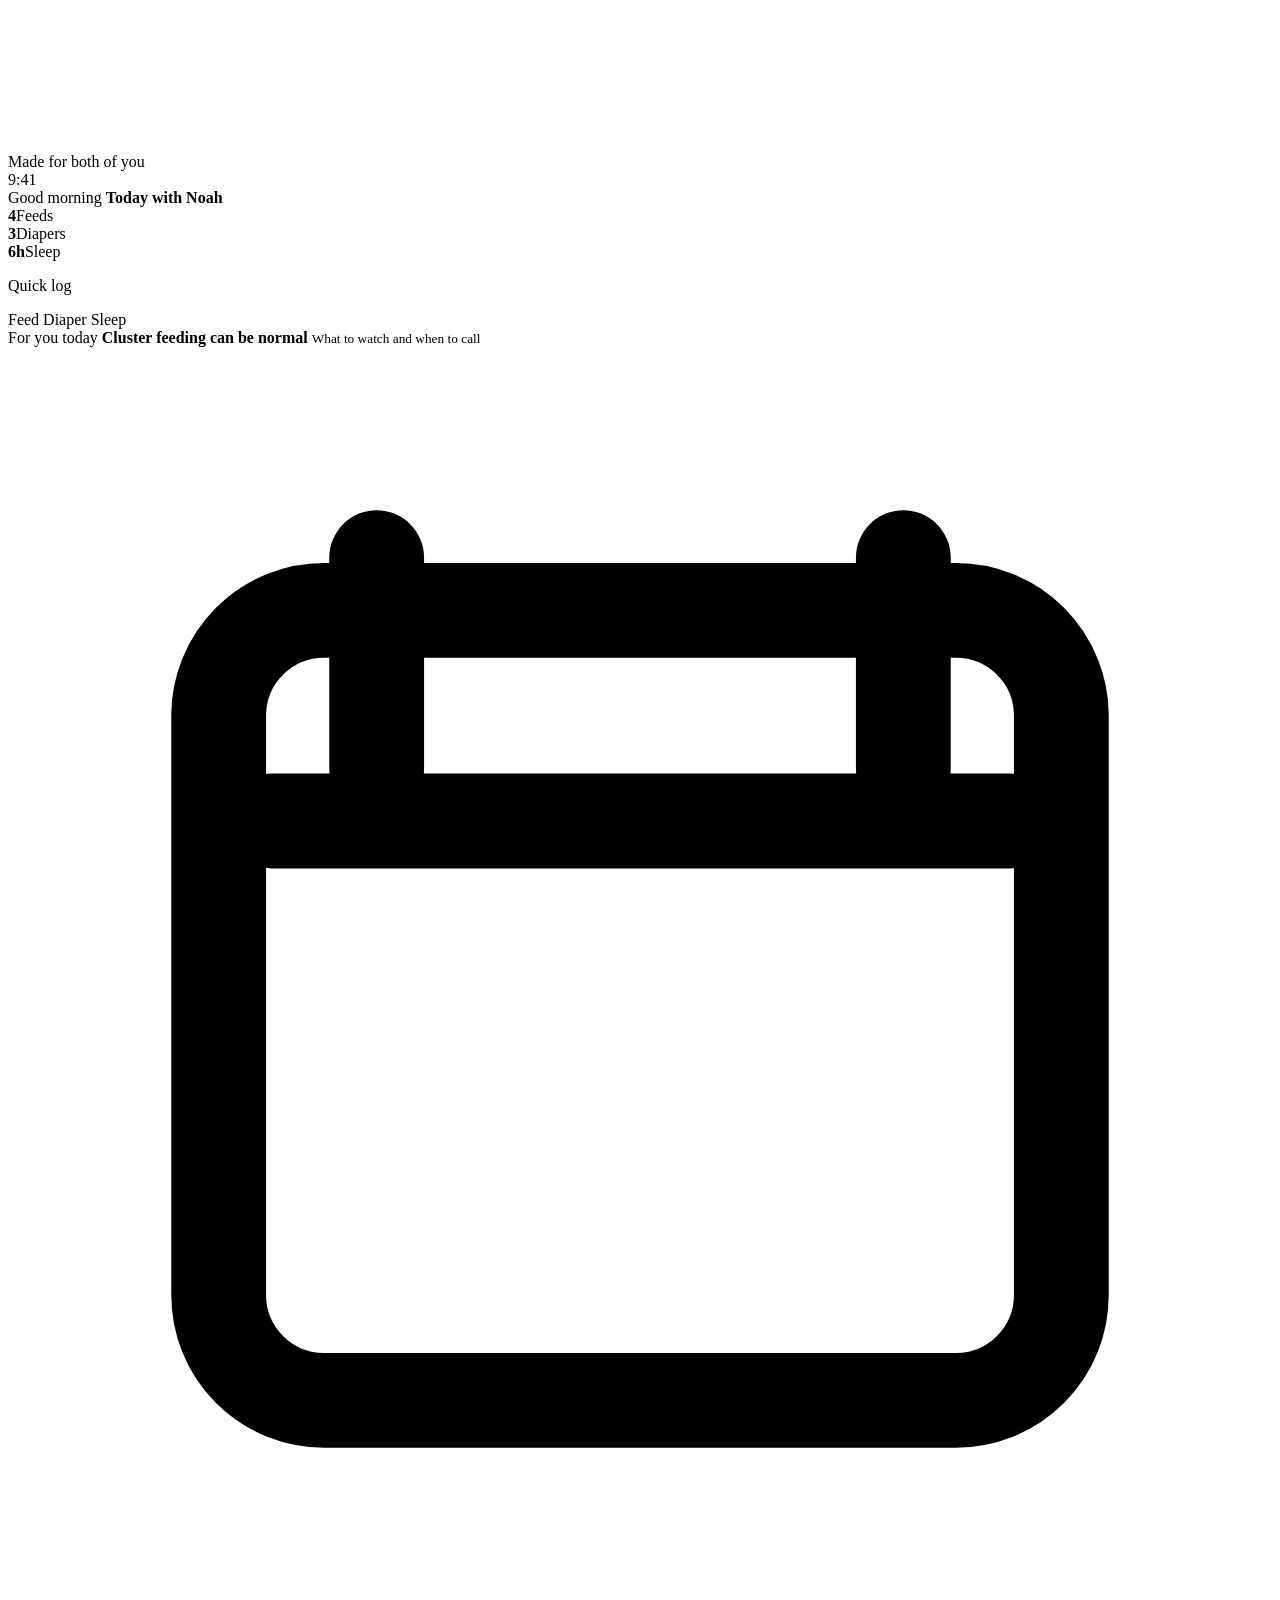
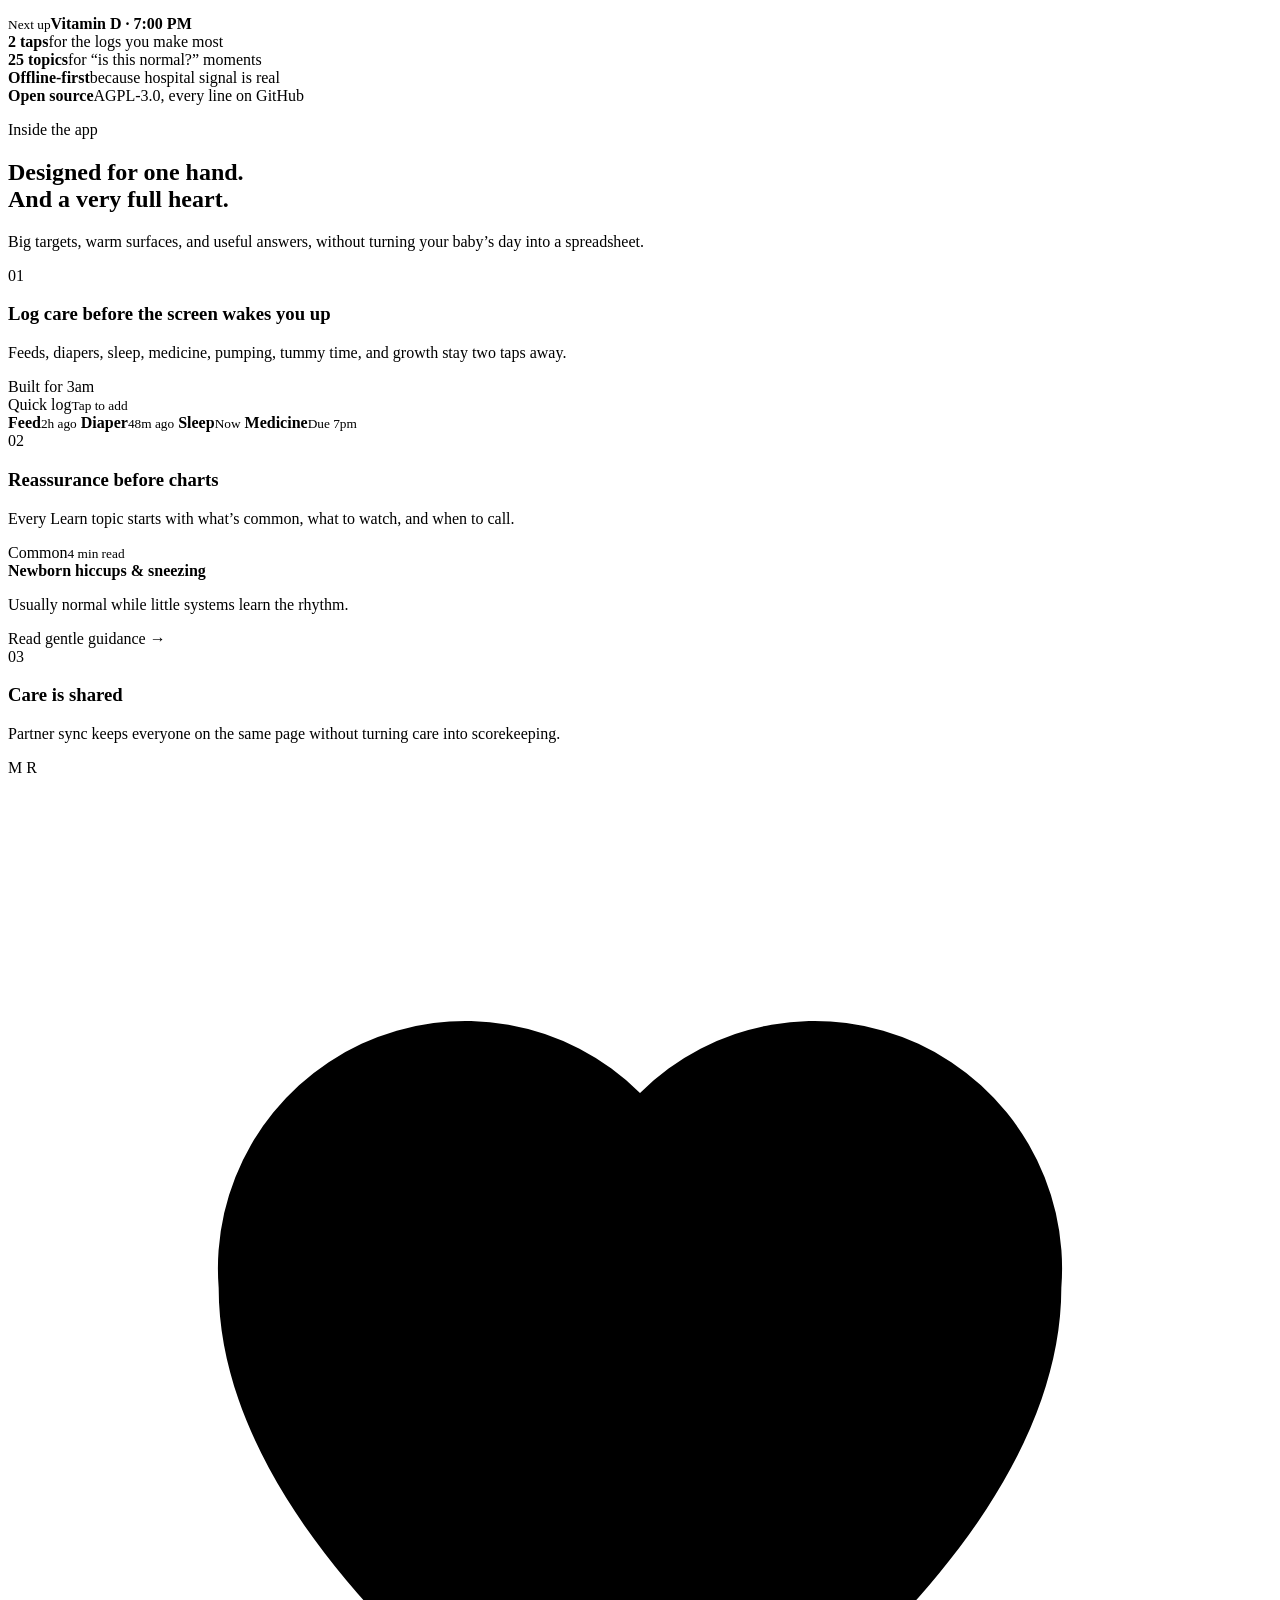
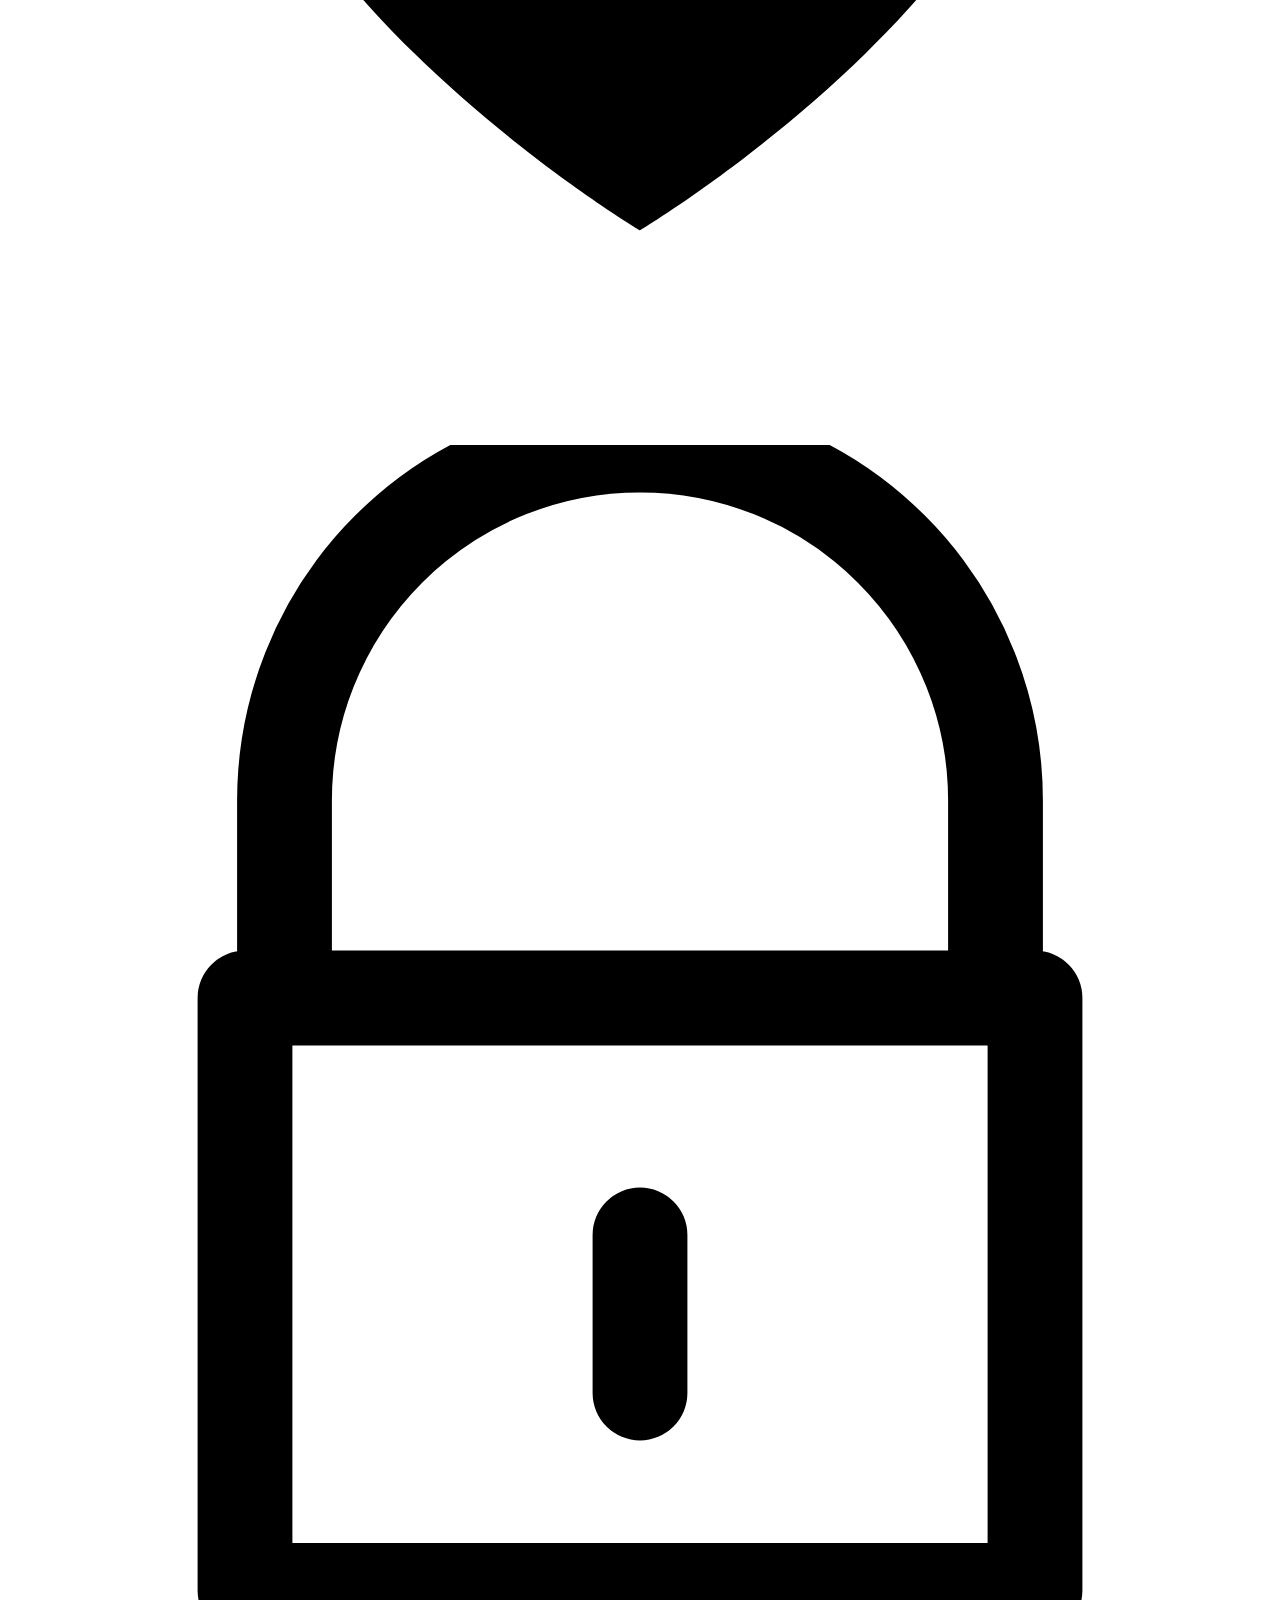
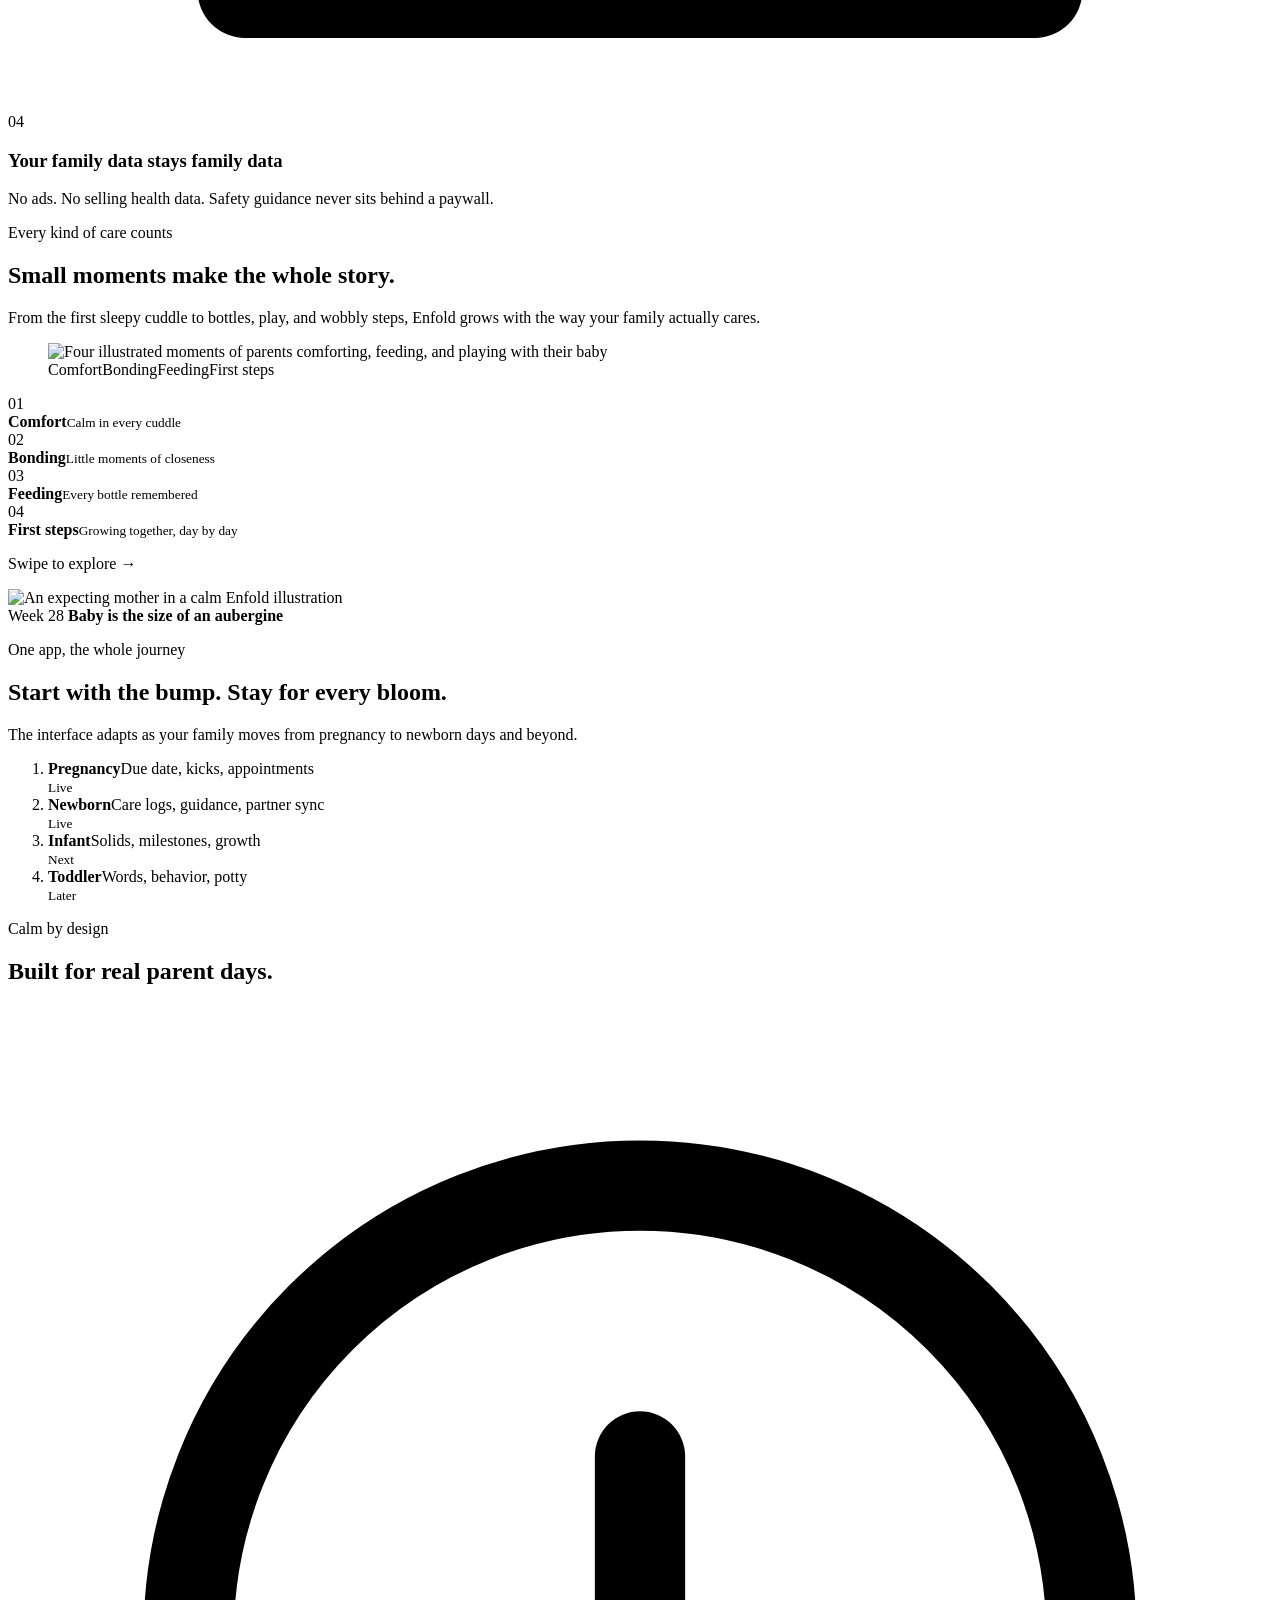
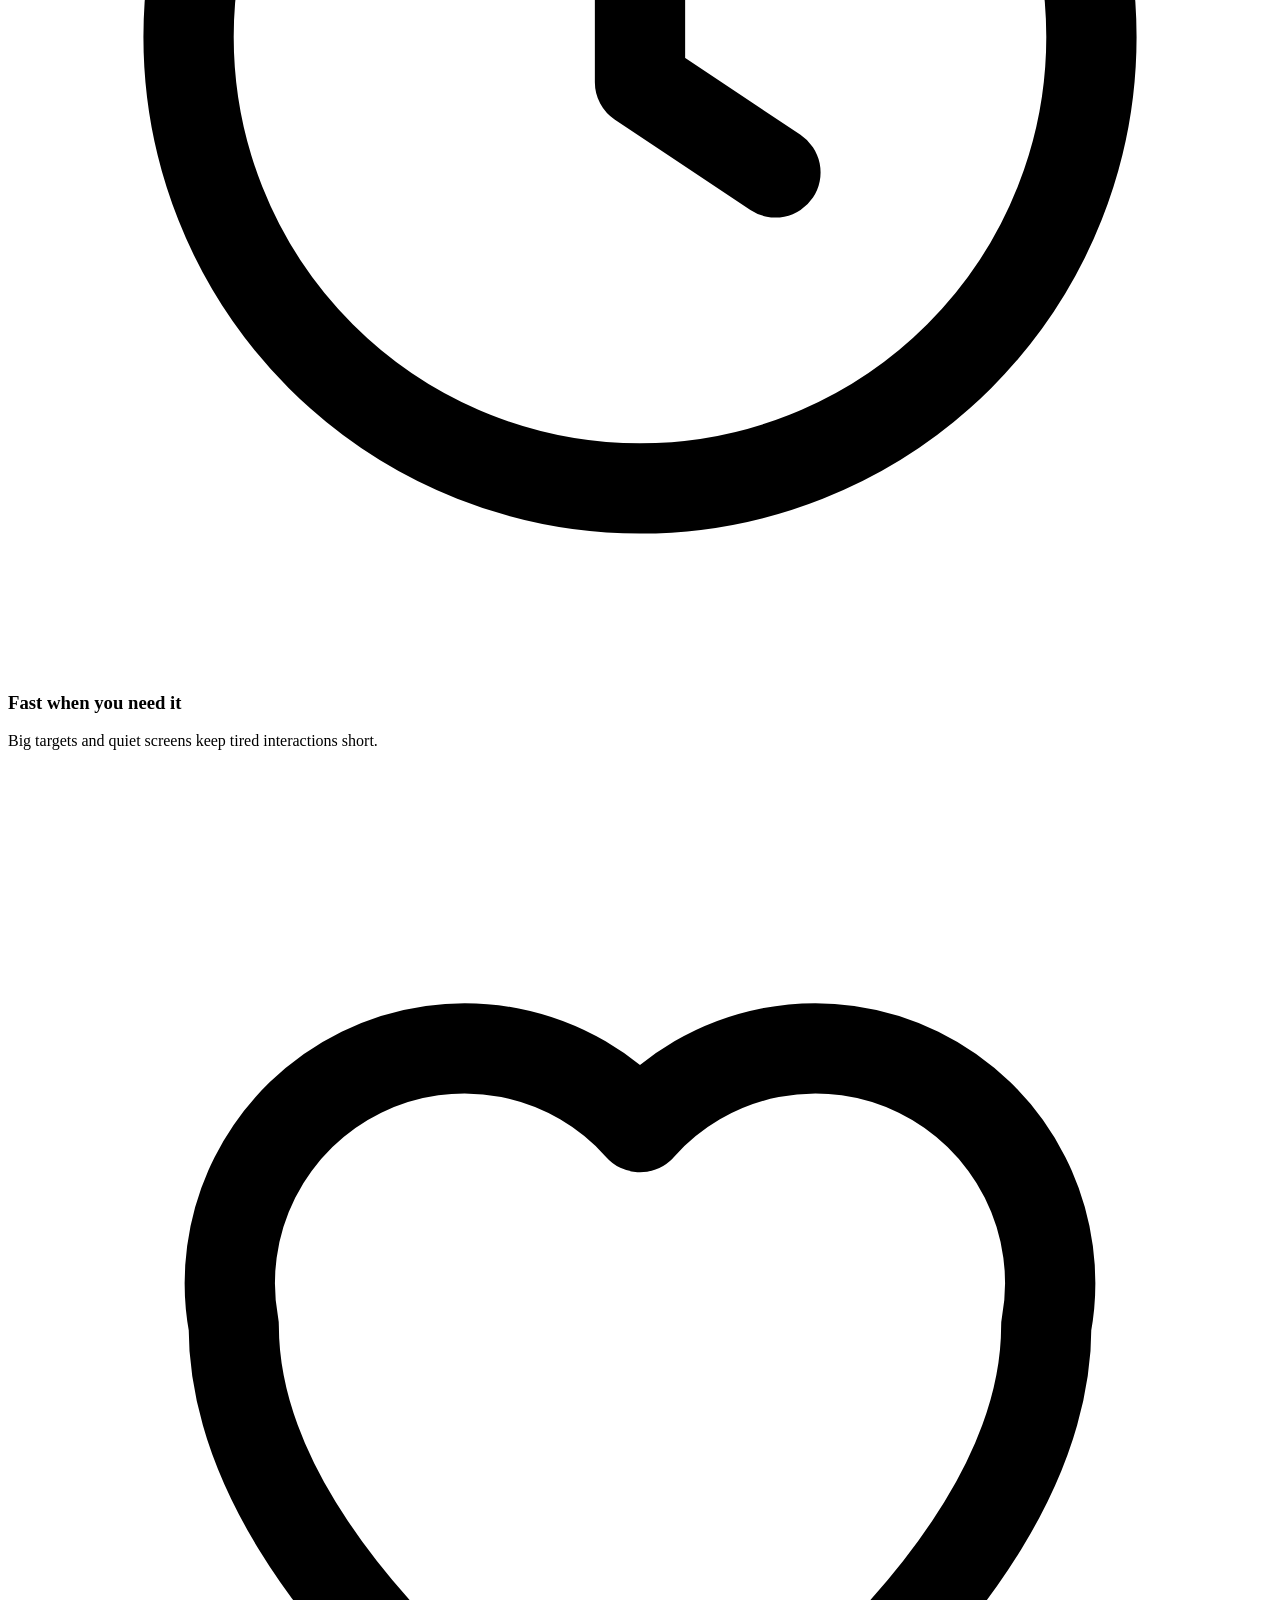
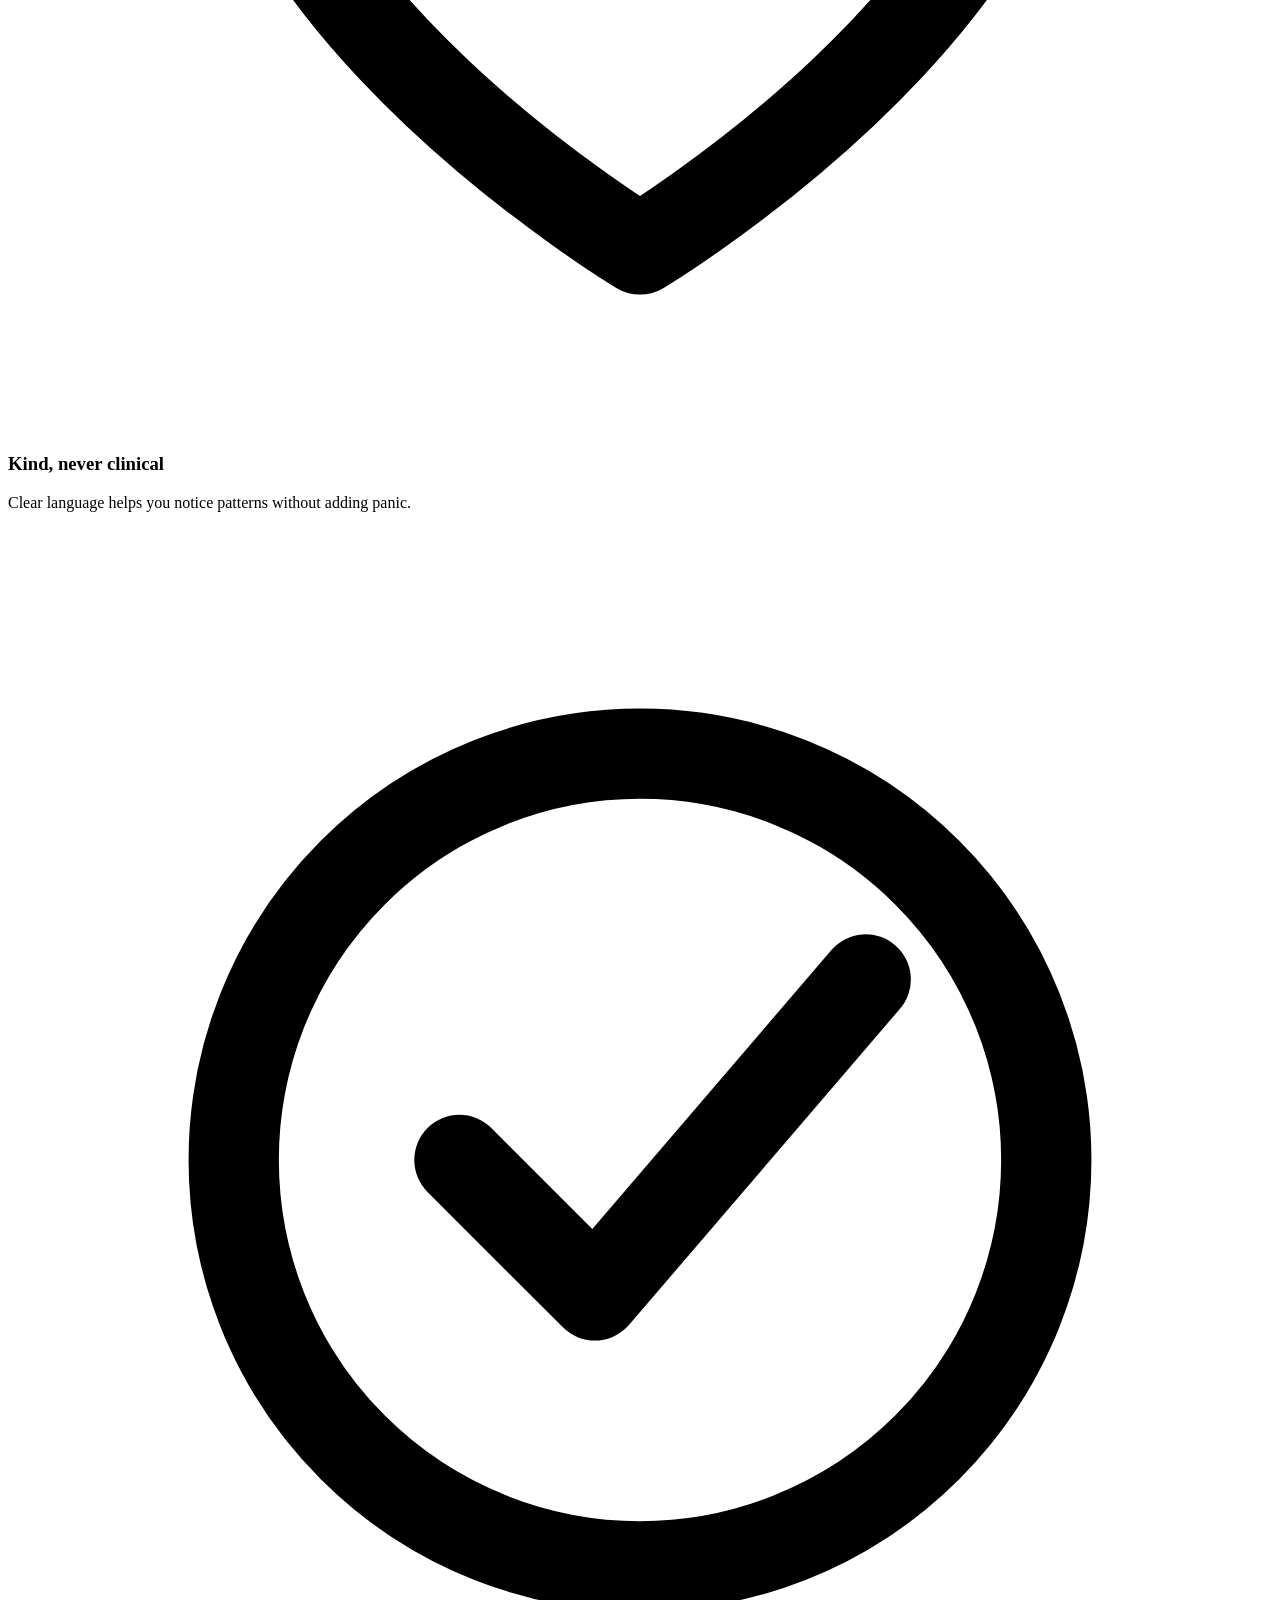
==== commit b8f64858: "Both stores are live: store badges on the site and README The waitlist form is gone; the hero and th" ====
--- a/landing/public/index.html
+++ b/landing/public/index.html
@@ -13,6 +13,7 @@
     <meta name="color-scheme" content="light" />
     <meta name="application-name" content="Enfold" />
     <meta name="apple-mobile-web-app-title" content="Enfold" />
+    <meta name="apple-itunes-app" content="app-id=6811765288" />
     <link rel="canonical" href="https://enfold.baby/" />
     <link rel="icon" href="/favicon.png?v=20260902-brand" type="image/png" sizes="32x32" />
     <link rel="icon" href="/favicon.svg?v=20260902-brand" type="image/svg+xml" />
@@ -23,7 +24,7 @@
     <meta property="og:title" content="Enfold · Calm baby care, from bump to toddler" />
     <meta
       property="og:description"
-      content="Two-tap care logging, pregnancy tools, partner sync, and calm guidance for real parent days. In review on Google Play, iOS shortly after."
+      content="Two-tap care logging, pregnancy tools, partner sync, and calm guidance for real parent days. Free on the App Store and Google Play."
     />
     <meta property="og:url" content="https://enfold.baby/" />
     <meta property="og:image" content="https://enfold.baby/og-image.jpg?v=20260902-brand" />
@@ -52,7 +53,7 @@
       crossorigin
     />
     <link rel="preload" href="/images/family-care-hero.webp" as="image" type="image/webp" />
-    <link rel="stylesheet" href="/styles.css?v=20260917-oss" />
+    <link rel="stylesheet" href="/styles.css?v=20260928-stores" />
     <script type="application/ld+json">
       {
         "@context": "https://schema.org",
@@ -66,8 +67,12 @@
           "price": "0",
           "priceCurrency": "USD"
         },
-        "description": "A free, open-source, calm parent app for care logging, pregnancy tools, partner sync, and educational guidance. Submitted to Google Play and in review, then iOS shortly after.",
-        "softwareVersion": "0.1.0"
+        "description": "A free, open-source, calm parent app for care logging, pregnancy tools, partner sync, and educational guidance.",
+        "sameAs": [
+          "https://apps.apple.com/us/app/enfold-baby-tracker/id6811765288",
+          "https://play.google.com/store/apps/details?id=baby.enfold.app",
+          "https://github.com/enfold-baby/enfold"
+        ]
       }
     </script>
   </head>
@@ -87,26 +92,25 @@
         <a href="/support/">Support</a>
       </nav>
 
-      <a class="button button-small button-primary header-cta" href="#notify">Notify me</a>
+      <a class="button button-small button-primary header-cta" href="#download">Get the app</a>
     </header>
 
     <main id="main">
       <section class="hero section-shell">
         <div class="hero-copy">
-          <p class="eyebrow"><span class="eyebrow-dot"></span>Free · no ads · open source · now on the App Store</p>
+          <p class="eyebrow"><span class="eyebrow-dot"></span>Free · no ads · open source · iOS and Android</p>
           <h1>Baby care that feels <em>calm.</em></h1>
           <p class="lede">
             Keep feeds, sleep, diapers, growth, and pregnancy moments in one gentle place, then
             get clear guidance when you wonder, “is this normal?”
           </p>
-          <div class="hero-actions">
-            <a class="button button-primary" href="#notify"
-              >Notify me
-              <svg viewBox="0 0 20 20" aria-hidden="true">
-                <path d="m7 4 6 6-6 6" fill="none" stroke="currentColor" stroke-width="2" stroke-linecap="round" stroke-linejoin="round" />
-              </svg>
+          <div class="hero-actions store-badges">
+            <a class="store-badge" href="https://apps.apple.com/us/app/enfold-baby-tracker/id6811765288" target="_blank" rel="noopener noreferrer" data-store="ios" data-where="hero">
+              <img src="/images/badges/app-store.svg" width="120" height="40" alt="Download on the App Store" />
             </a>
-            <a class="button button-secondary" href="https://apps.apple.com/us/app/enfold-baby-tracker/id6811765288" target="_blank" rel="noopener noreferrer">Get it on the App Store</a>
+            <a class="store-badge" href="https://play.google.com/store/apps/details?id=baby.enfold.app&amp;referrer=utm_source%3Denfold.baby%26utm_medium%3Dwebsite" target="_blank" rel="noopener noreferrer" data-store="android" data-where="hero">
+              <img src="/images/badges/google-play.svg" width="135" height="40" alt="Get it on Google Play" />
+            </a>
           </div>
           <ul class="hero-reassurance" aria-label="Enfold promises">
             <li>
@@ -460,110 +464,29 @@
         </div>
       </section>
 
-      <div id="join-beta"></div>
-      <section id="notify" class="final-cta section-shell section-space" aria-labelledby="notify-title">
+      <div id="notify" class="anchor-alias"></div>
+      <div id="join-beta" class="anchor-alias"></div>
+      <section id="download" class="final-cta section-shell section-space" aria-labelledby="download-title">
         <div class="final-cta-inner">
           <span class="final-flower final-flower--one" aria-hidden="true"></span>
           <span class="final-flower final-flower--two" aria-hidden="true"></span>
-          <p class="eyebrow">Coming soon</p>
-          <h2 id="notify-title">A calmer care rhythm starts here.</h2>
+          <p class="eyebrow">Free on iOS and Android</p>
+          <h2 id="download-title">A calmer care rhythm starts here.</h2>
           <p>
-            Enfold was submitted to Google Play on 12 September and is in review, then the App Store right after. Leave your
-            email and we’ll tell you the moment Android is live. iOS follows quickly. No ads, no
-            guilt, no complicated setup.
+            Enfold is free on the App Store and Google Play. No ads, no guilt, no complicated
+            setup. Invite your partner from inside the app and you both see the same day.
           </p>
-
-          <div id="beta-form-success" class="beta-success" hidden>
-            <p class="beta-success-title">You’re on the list 💚</p>
-            <p>
-              Thanks, we received your request and sent a short confirmation to your inbox. We’ll
-              email you when Enfold is on Google Play, and again when iOS is live.
-            </p>
-          </div>
-
-          <form id="beta-request-form" class="beta-form" novalidate>
-            <div class="beta-form-grid">
-              <label class="beta-field">
-                <span>Email <abbr title="required">*</abbr></span>
-                <input
-                  id="beta-email"
-                  name="email"
-                  type="email"
-                  autocomplete="email"
-                  inputmode="email"
-                  required
-                  maxlength="254"
-                  placeholder="you@example.com"
-                />
-              </label>
-              <label class="beta-field">
-                <span>Name <span class="beta-optional">(optional)</span></span>
-                <input
-                  id="beta-name"
-                  name="name"
-                  type="text"
-                  autocomplete="name"
-                  maxlength="120"
-                  placeholder="How should we greet you?"
-                />
-              </label>
-              <label class="beta-field">
-                <span>Platform</span>
-                <select id="beta-platform" name="platform">
-                  <option value="android" selected>Android (Google Play)</option>
-                  <option value="ios">iOS (App Store)</option>
-                  <option value="both">Both</option>
-                </select>
-              </label>
-              <label class="beta-field beta-field--full">
-                <span>Anything else? <span class="beta-optional">(optional)</span></span>
-                <textarea
-                  id="beta-message"
-                  name="message"
-                  rows="3"
-                  maxlength="1000"
-                  placeholder="Stage of the journey, partner needs, or questions…"
-                ></textarea>
-              </label>
-            </div>
-
-            <!-- Honeypot: leave empty -->
-            <label class="beta-hp" aria-hidden="true">
-              <span>Website</span>
-              <input
-                id="beta-website"
-                name="website"
-                type="text"
-                tabindex="-1"
-                autocomplete="off"
-              />
-            </label>
-
-            <p id="beta-form-error" class="beta-form-error" role="alert" hidden></p>
-
-            <div class="beta-form-actions">
-              <button class="button button-primary" type="submit" id="beta-submit">
-                Notify me at launch
-                <svg viewBox="0 0 20 20" aria-hidden="true">
-                  <path
-                    d="m7 4 6 6-6 6"
-                    fill="none"
-                    stroke="currentColor"
-                    stroke-width="2"
-                    stroke-linecap="round"
-                    stroke-linejoin="round"
-                  />
-                </svg>
-              </button>
-              <p class="beta-form-note">
-                We’ll email you at the address you provide. See our
-                <a href="/privacy/">Privacy Policy</a>. Prefer mail?
-                <a href="mailto:support@enfold.baby?subject=Enfold%20launch"
-                  >support@enfold.baby</a
-                >
-              </p>
-            </div>
-          </form>
+          <div class="store-badges store-badges--center">
+            <a class="store-badge" href="https://apps.apple.com/us/app/enfold-baby-tracker/id6811765288" target="_blank" rel="noopener noreferrer" data-store="ios" data-where="final">
+              <img src="/images/badges/app-store.svg" width="120" height="40" alt="Download on the App Store" />
+            </a>
+            <a class="store-badge" href="https://play.google.com/store/apps/details?id=baby.enfold.app&amp;referrer=utm_source%3Denfold.baby%26utm_medium%3Dwebsite" target="_blank" rel="noopener noreferrer" data-store="android" data-where="final">
+              <img src="/images/badges/google-play.svg" width="135" height="40" alt="Get it on Google Play" />
+            </a>
+          </div>
+          <p class="store-note">
+            Questions or ideas? <a href="mailto:support@enfold.baby">support@enfold.baby</a>
+          </p>
         </div>
       </section>
     </main>
@@ -612,121 +535,21 @@
           <span aria-hidden="true">·</span>
           <a href="/delete-account/">Delete account</a>
         </p>
+        <p class="footer-meta footer-trademarks">
+          App Store and the Apple logo are trademarks of Apple Inc. Google Play and the Google Play
+          logo are trademarks of Google LLC.
+        </p>
       </div>
     </footer>
 
     <script>
-      (function () {
-        // Prod API by default; local docker uses Caddy /api or direct backend :8282.
-        var API = (function () {
-          var h = location.hostname;
-          var local =
-            h === "localhost" || h === "127.0.0.1" || h === "10.0.2.2";
-          if (!local) return "https://api.enfold.baby/v1/beta-requests";
-          // Served via Caddy :8280 → same-origin /api
-          if (location.port === "8280" || location.port === "") {
-            return location.origin + "/api/v1/beta-requests";
-          }
-          // Landing-only container :8283 → hit backend on host
-          return "http://127.0.0.1:8282/v1/beta-requests";
-        })();
-        var form = document.getElementById("beta-request-form");
-        var success = document.getElementById("beta-form-success");
-        var errorEl = document.getElementById("beta-form-error");
-        var submitBtn = document.getElementById("beta-submit");
-        if (!form || !success || !errorEl || !submitBtn) return;
-
-        function showError(message) {
-          errorEl.hidden = false;
-          errorEl.textContent = message;
-        }
-
-        function clearError() {
-          errorEl.hidden = true;
-          errorEl.textContent = "";
-        }
-
-        form.addEventListener("submit", function (event) {
-          event.preventDefault();
-          clearError();
-
-          var email = (document.getElementById("beta-email").value || "").trim();
-          var name = (document.getElementById("beta-name").value || "").trim();
-          var platform = (document.getElementById("beta-platform").value || "android").trim();
-          var message = (document.getElementById("beta-message").value || "").trim();
-          var website = (document.getElementById("beta-website").value || "").trim();
-
-          if (!email || !/^[^\s@]+@[^\s@]+\.[^\s@]+$/.test(email)) {
-            showError("Please enter a valid email address.");
-            document.getElementById("beta-email").focus();
-            return;
-          }
-
-          submitBtn.disabled = true;
-          submitBtn.setAttribute("aria-busy", "true");
-          var original = submitBtn.innerHTML;
-          submitBtn.textContent = "Sending…";
-
-          fetch(API, {
-            method: "POST",
-            headers: { "Content-Type": "application/json", Accept: "application/json" },
-            body: JSON.stringify({
-              email: email,
-              name: name,
-              platform: platform,
-              message: message,
-              website: website,
-            }),
-          })
-            .then(function (res) {
-              return res.json().catch(function () {
-                return {};
-              }).then(function (data) {
-                return { ok: res.ok, status: res.status, data: data };
-              });
-            })
-            .then(function (result) {
-              if (result.ok) {
-                form.hidden = true;
-                success.hidden = false;
-                success.focus && success.focus();
-                if (window.sa_event) {
-                  try {
-                    window.sa_event("beta_request_submitted");
-                  } catch (e) {}
-                }
-                return;
-              }
-              var detail =
-                (result.data && (result.data.detail || result.data.message)) ||
-                "Something went wrong. Please try again or email support@enfold.baby.";
-              if (Array.isArray(detail)) {
-                detail = detail
-                  .map(function (item) {
-                    return item.msg || JSON.stringify(item);
-                  })
-                  .join(" ");
-              }
-              if (result.status === 429) {
-                detail =
-                  (typeof detail === "string" && detail) ||
-                  "Too many requests. Please try again later.";
-              }
-              showError(typeof detail === "string" ? detail : "Please try again.");
-              submitBtn.disabled = false;
-              submitBtn.removeAttribute("aria-busy");
-              submitBtn.innerHTML = original;
-            })
-            .catch(function () {
-              showError(
-                "Network error. Check your connection, or email support@enfold.baby."
-              );
-              submitBtn.disabled = false;
-              submitBtn.removeAttribute("aria-busy");
-              submitBtn.innerHTML = original;
-            });
-        });
-      })();
+      document.addEventListener("click", function (event) {
+        var link = event.target.closest && event.target.closest("[data-store]");
+        if (!link || !window.sa_event) return;
+        try {
+          window.sa_event("store_click_" + link.dataset.store + "_" + link.dataset.where);
+        } catch (e) {}
+      });
     </script>
     <script async src="https://scripts.simpleanalyticscdn.com/latest.js"></script>
     <noscript
